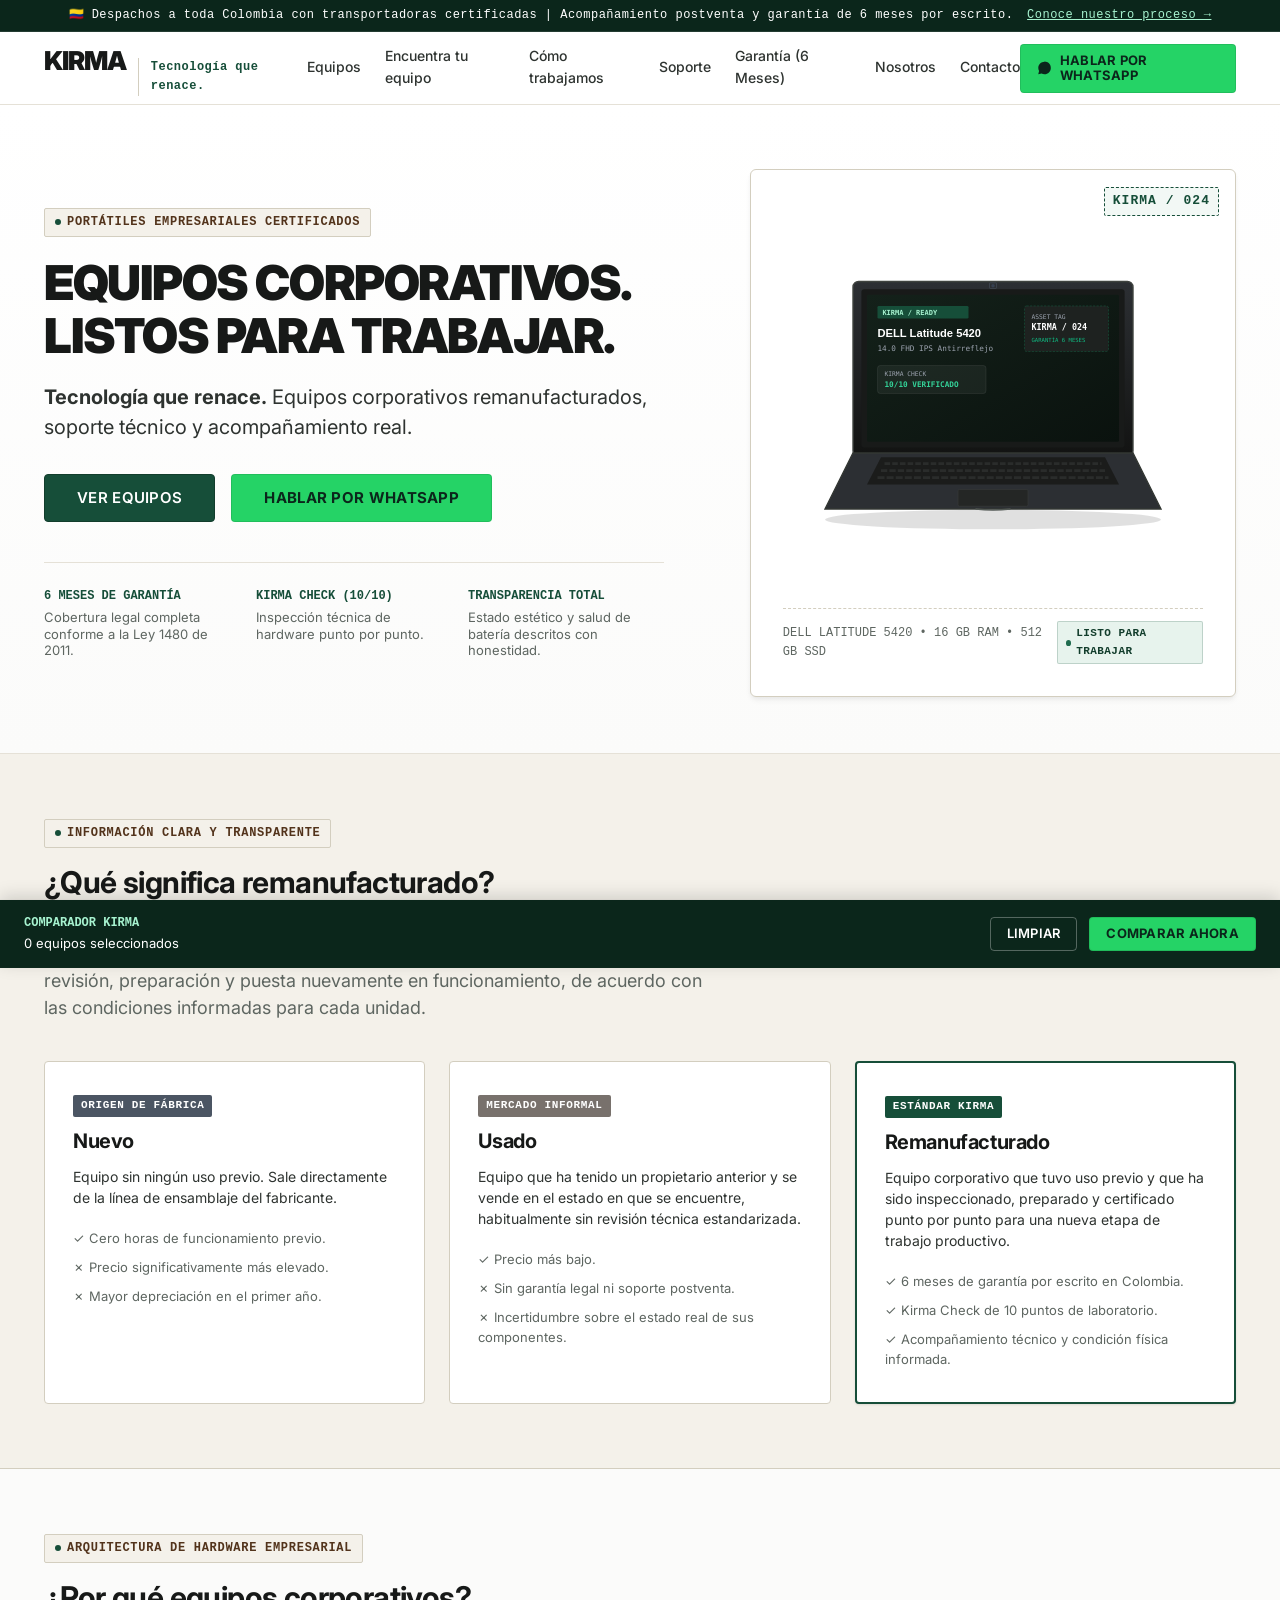
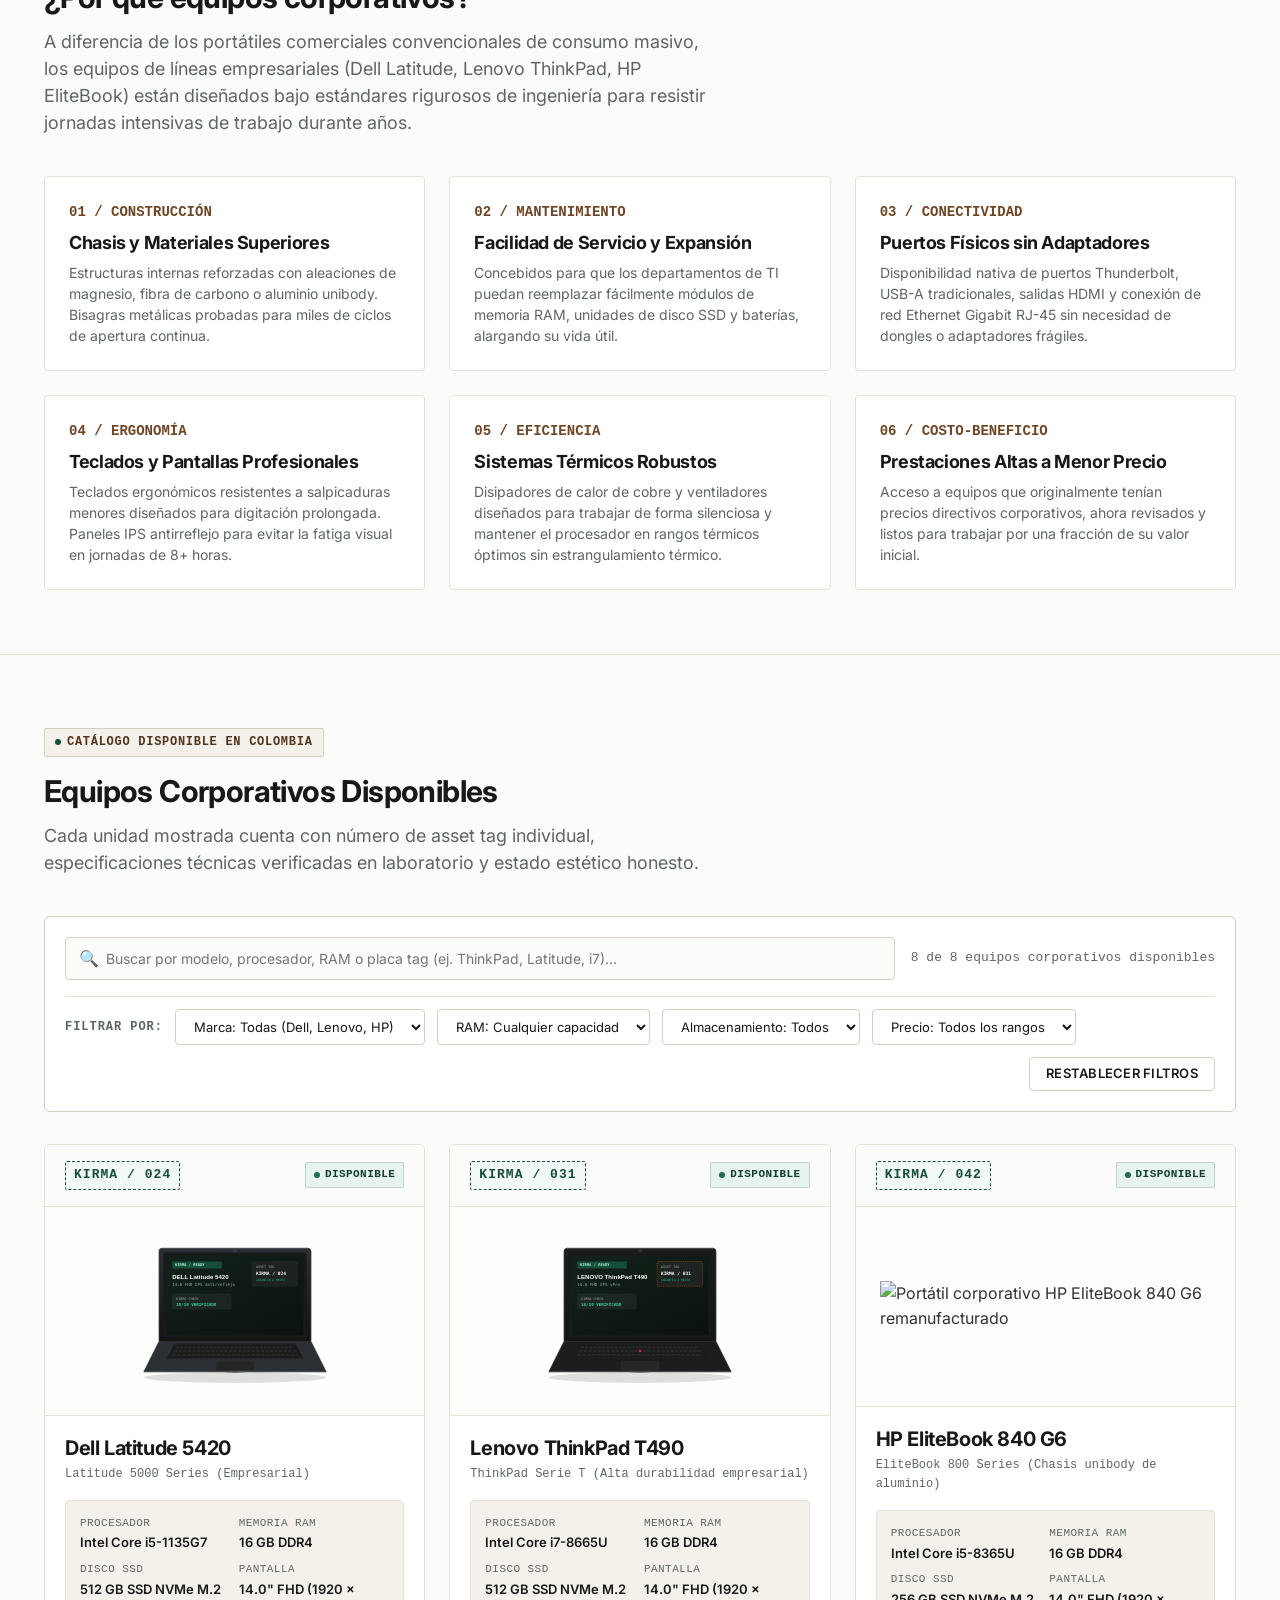
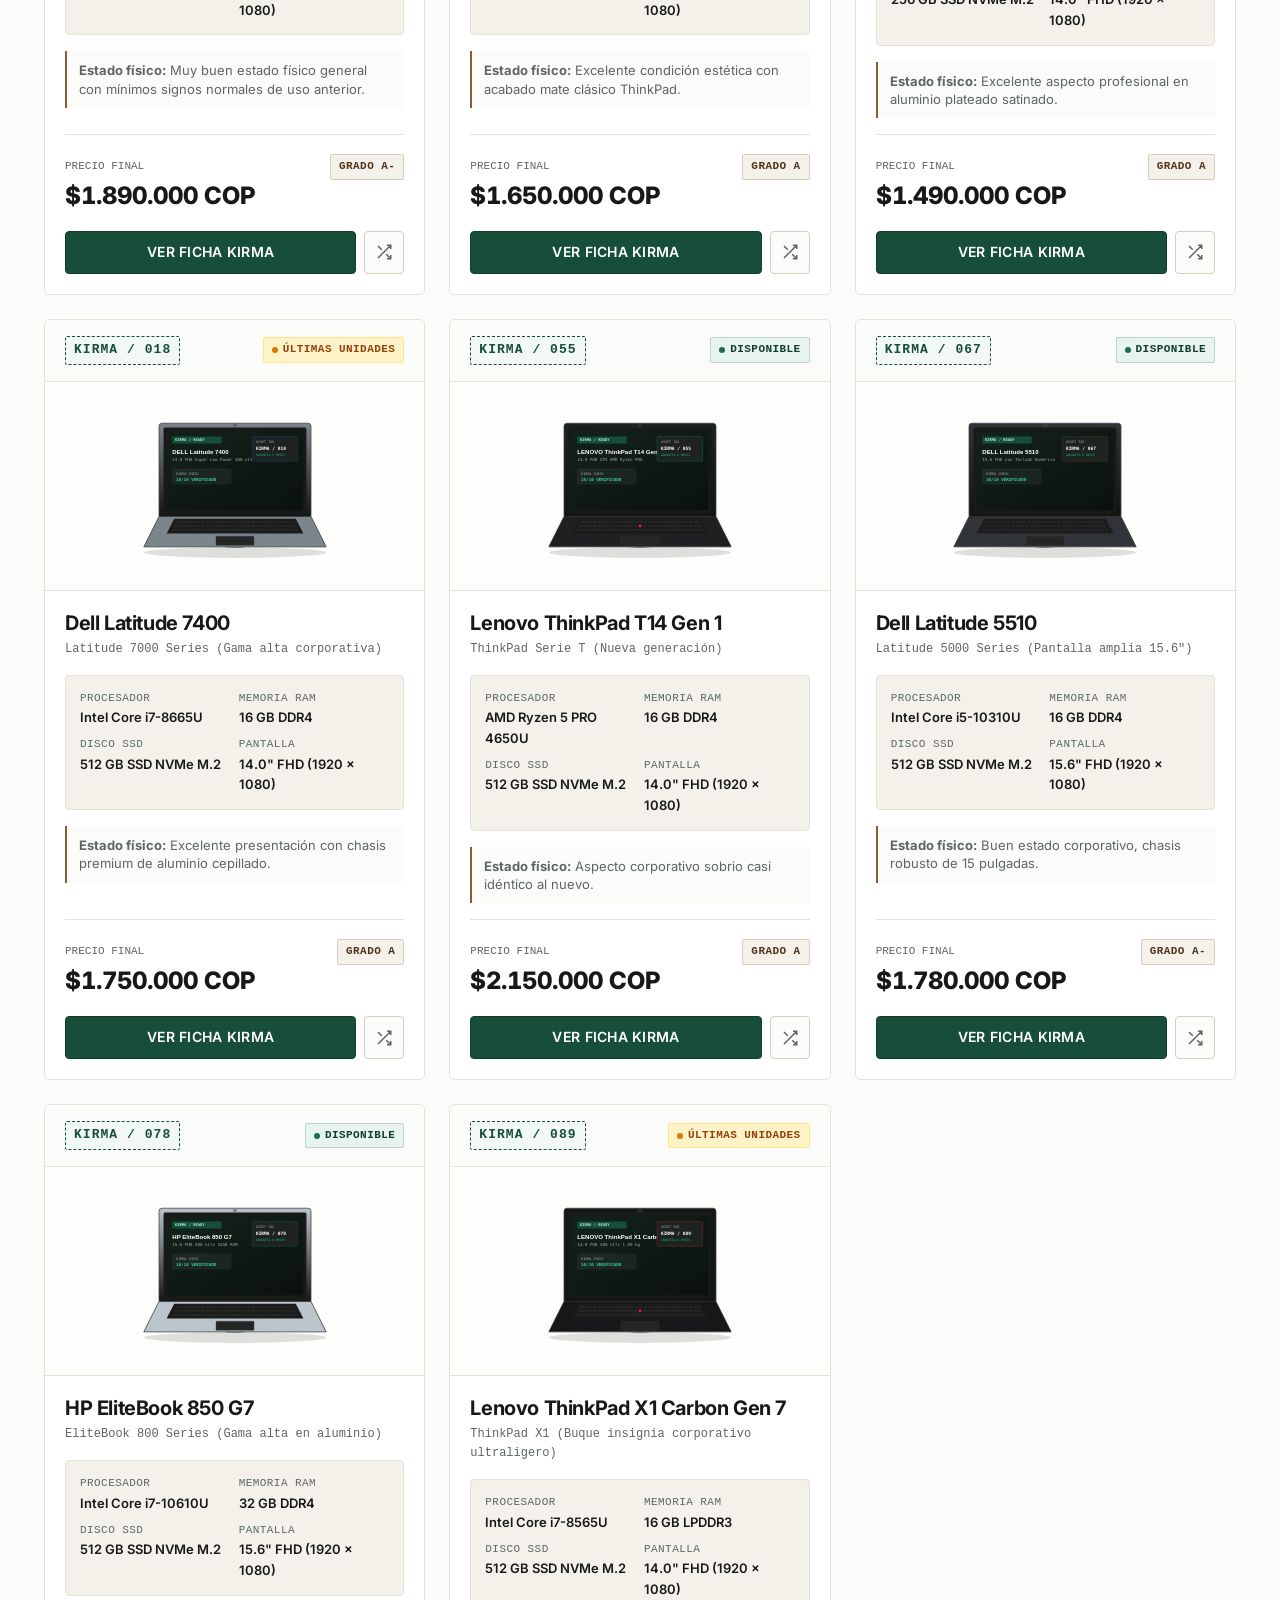
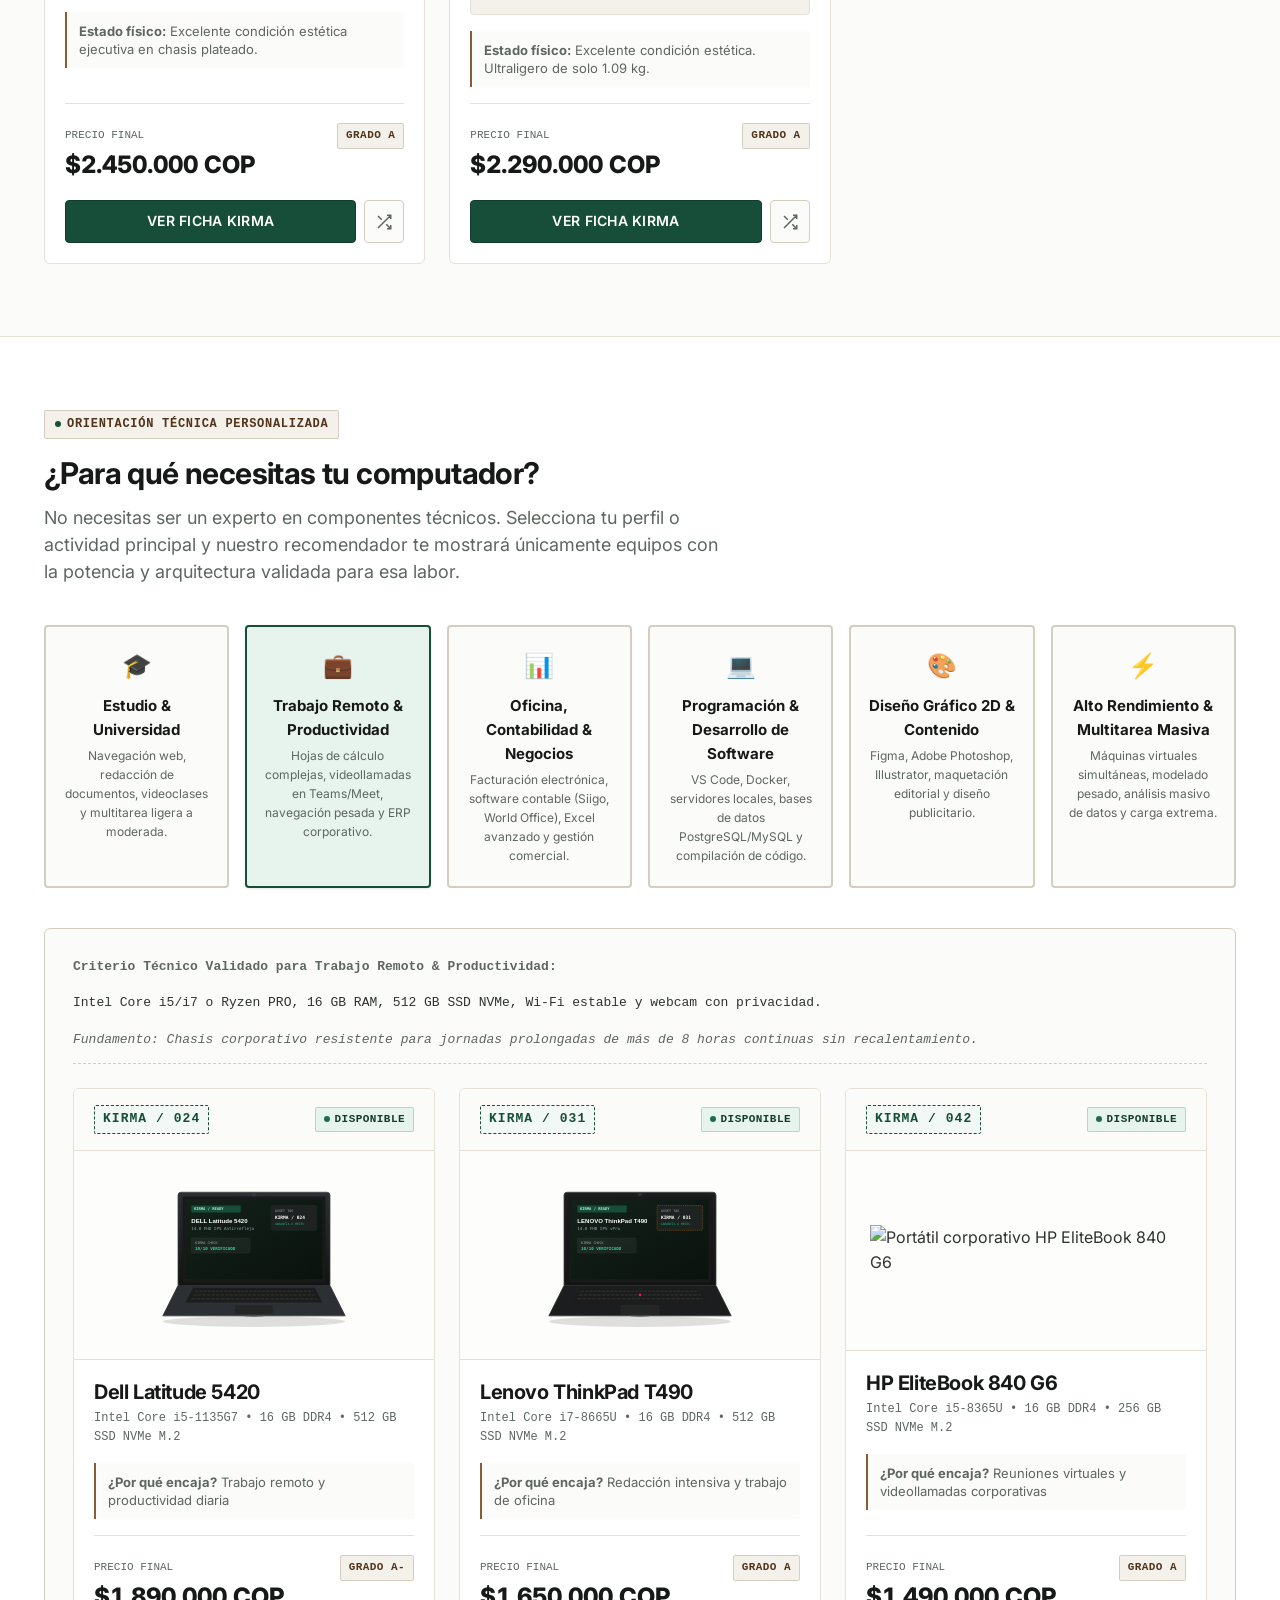
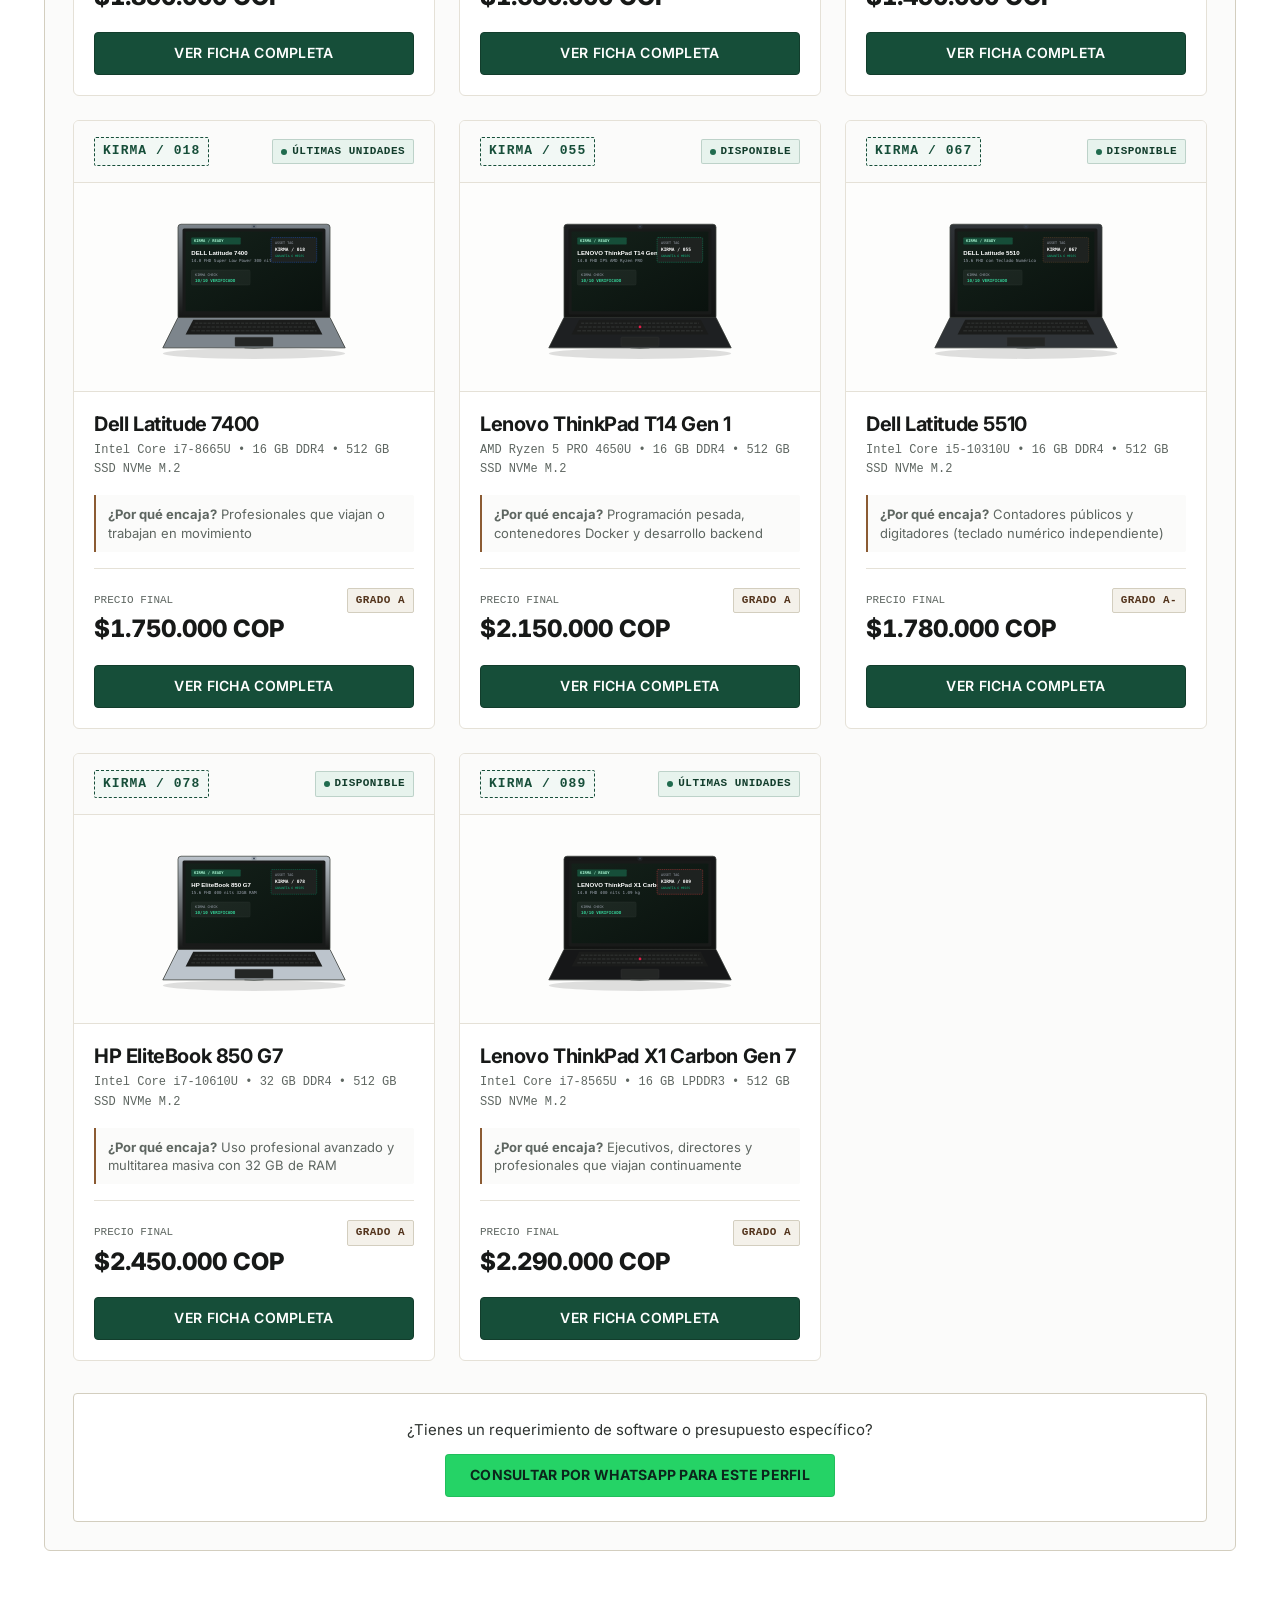
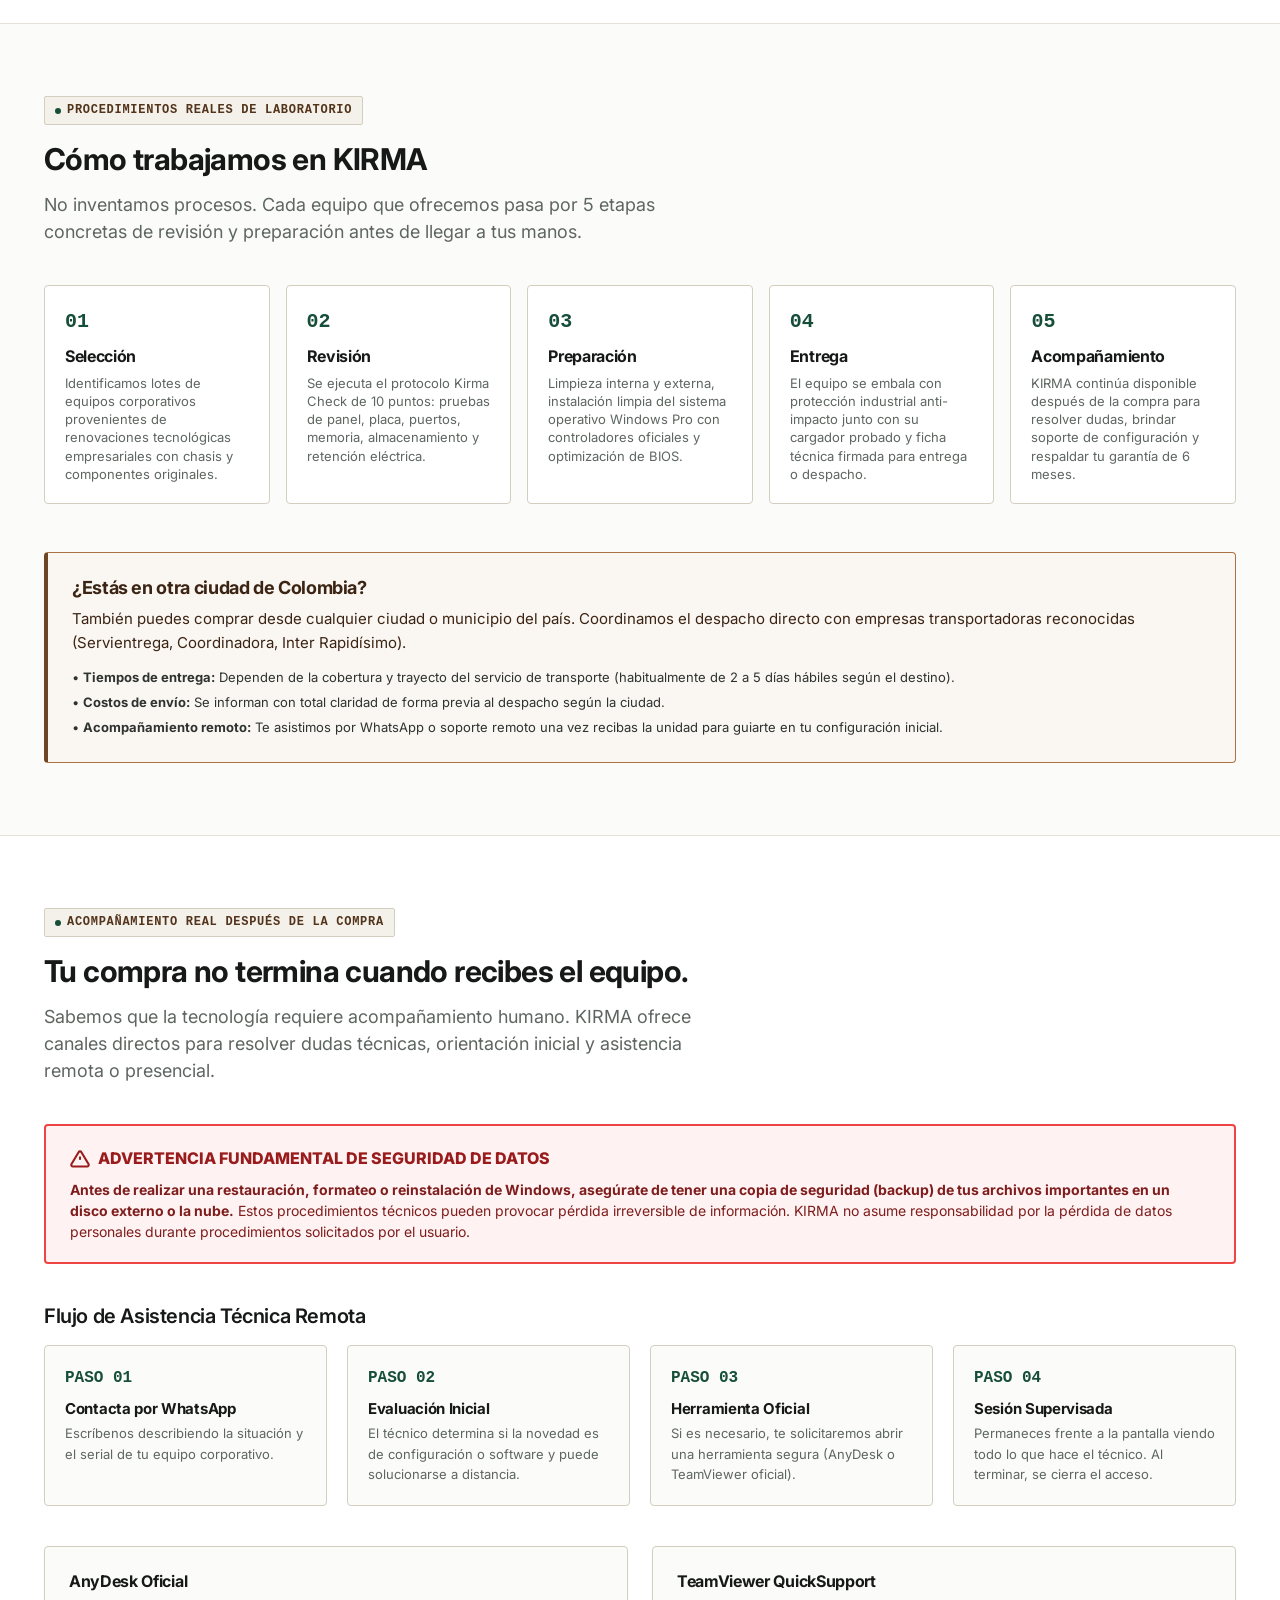
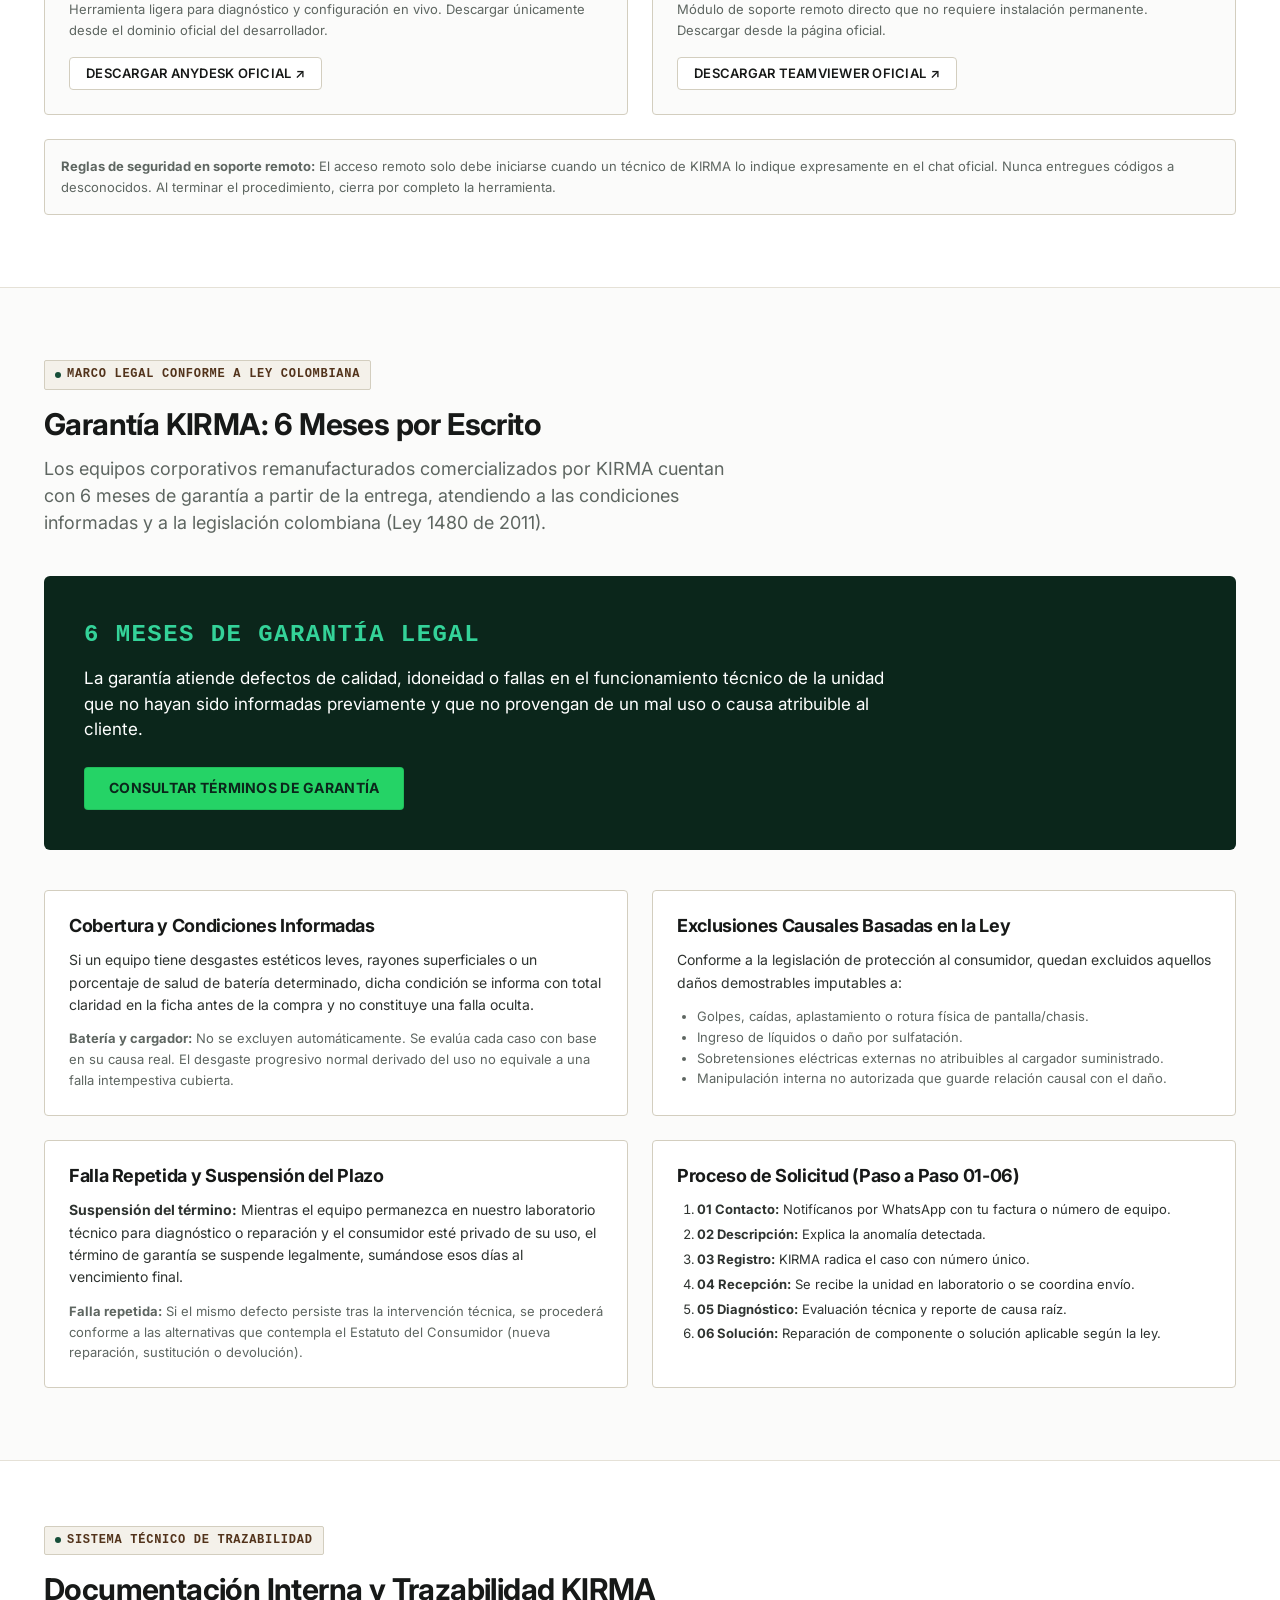
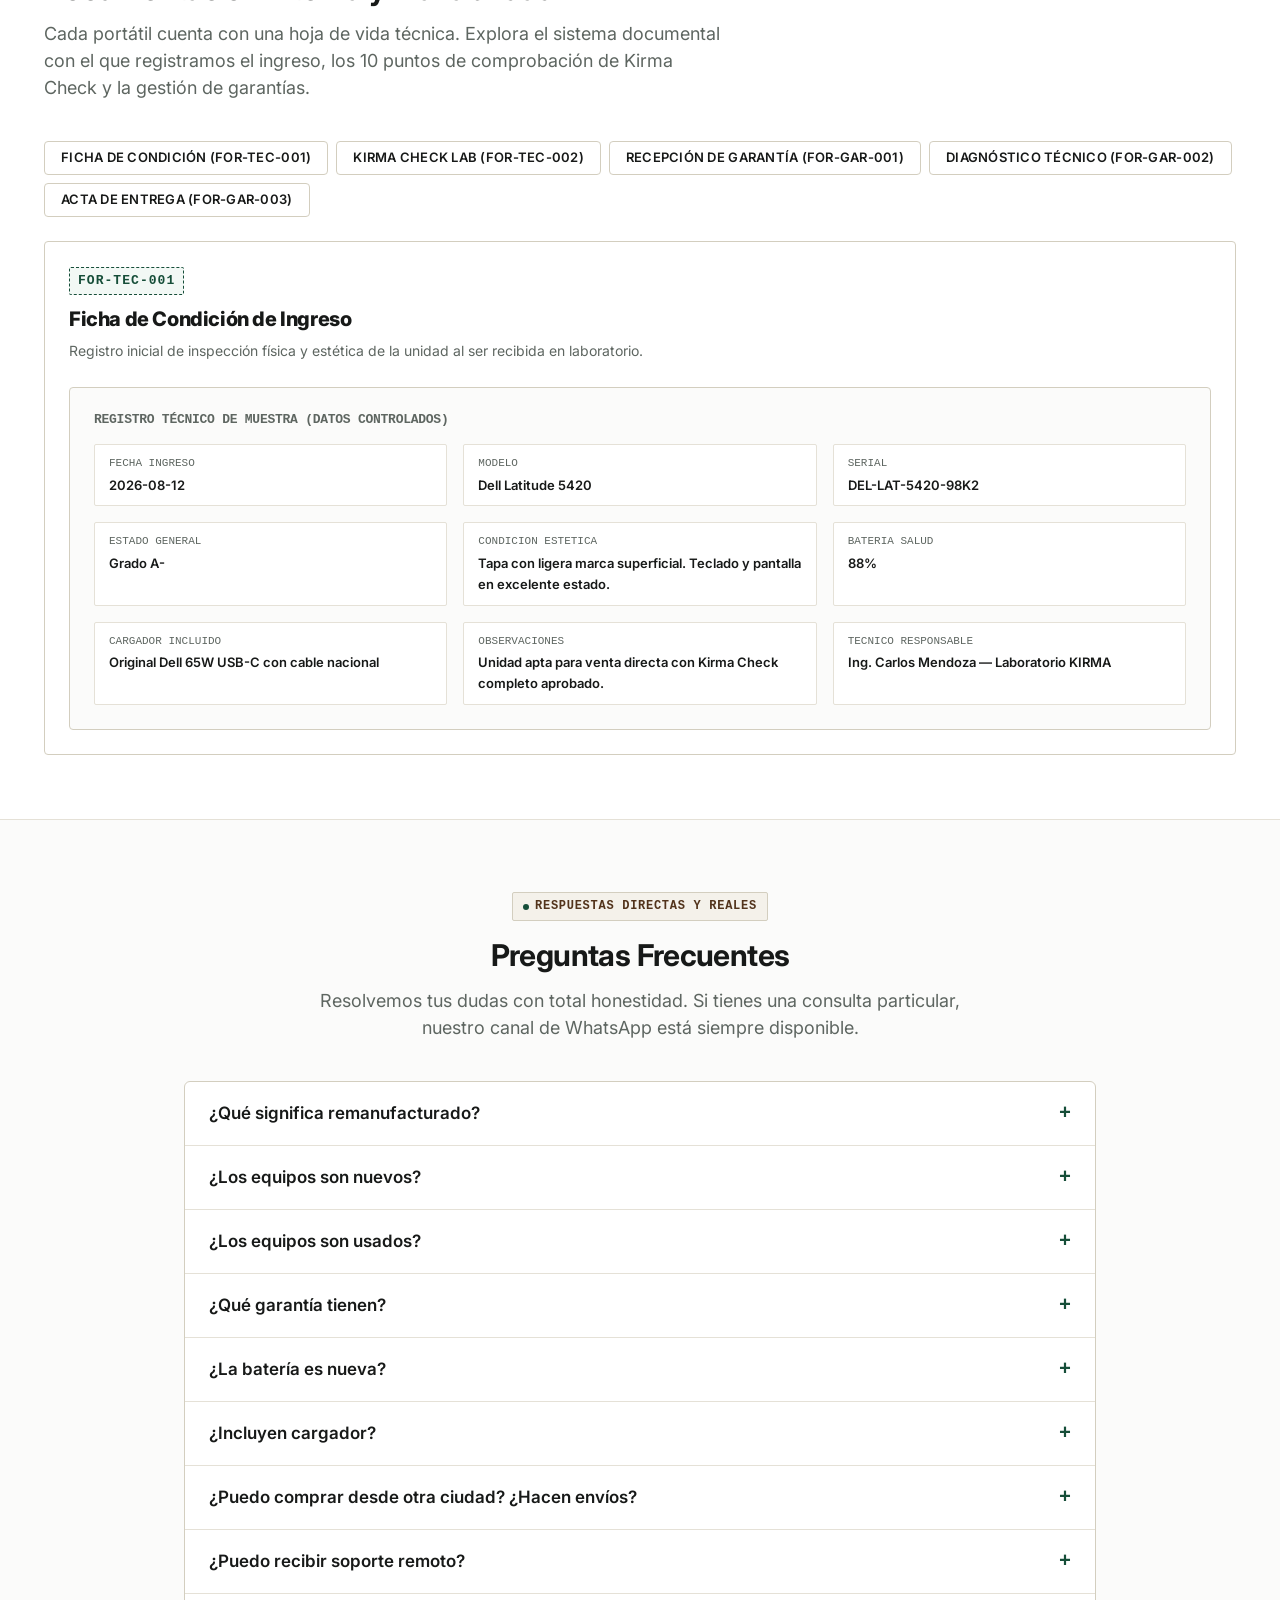
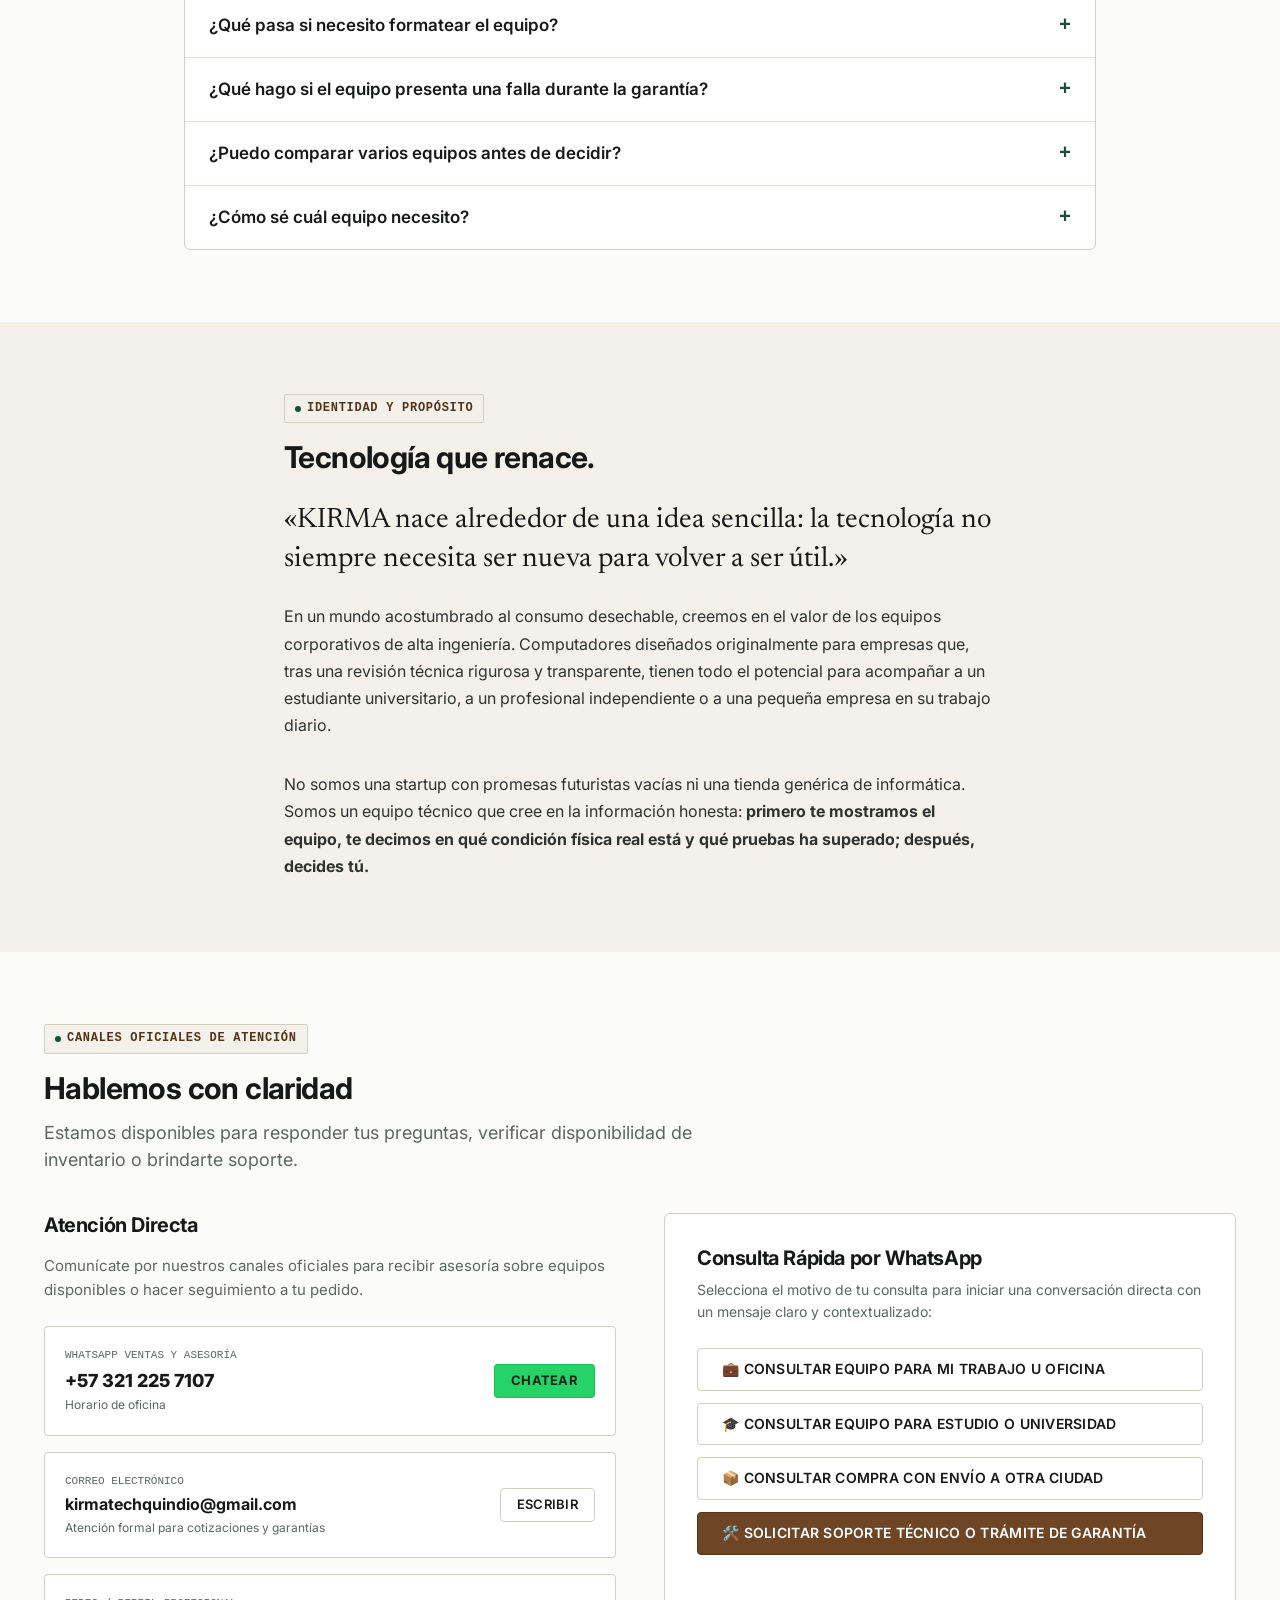
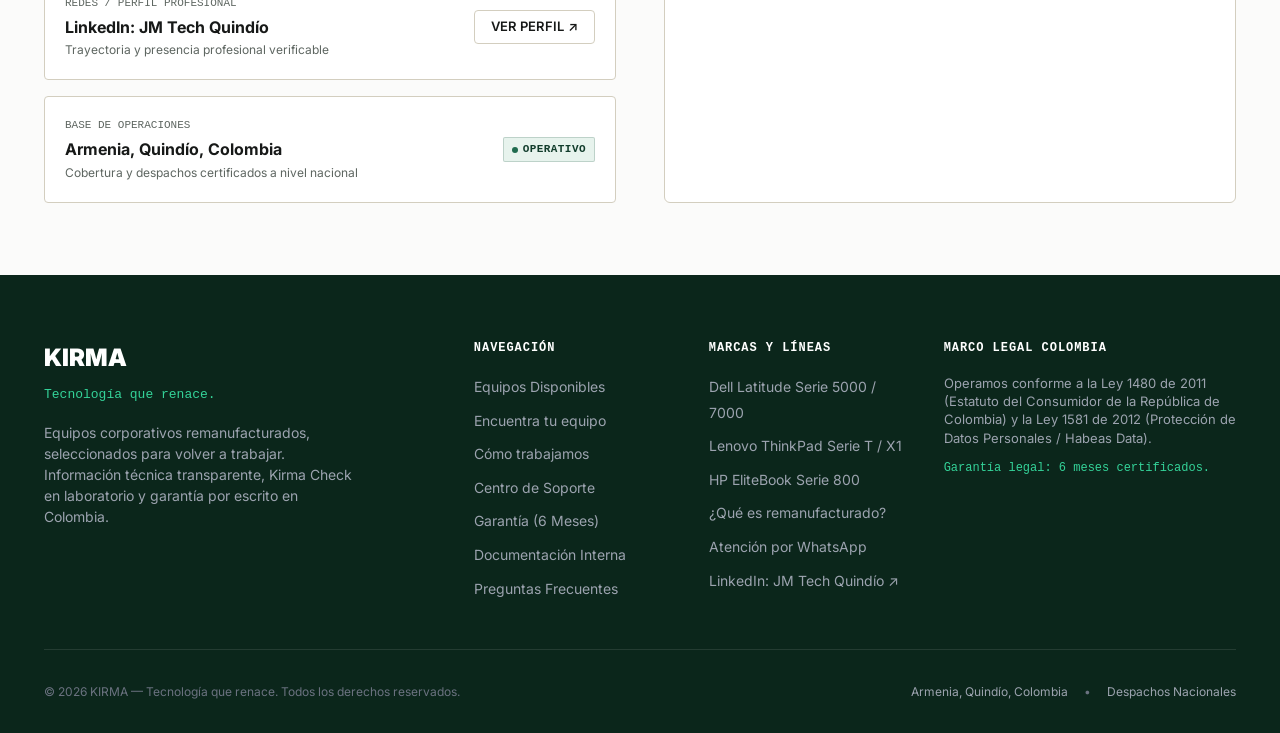
==== index.html @ af5e5311 "Initial commit" ====
<!DOCTYPE html>
<html lang="es">
<head>
  <meta charset="UTF-8">
  <meta name="viewport" content="width=device-width, initial-scale=1.0">
  <title>KIRMA | Equipos Corporativos Remanufacturados — Tecnología que renace</title>
  <meta name="description" content="KIRMA: Equipos corporativos remanufacturados (Dell Latitude, Lenovo ThinkPad, HP EliteBook) listos para trabajar. Garantía de 6 meses, Ficha KIRMA con reporte honesto, soporte técnico y envíos a toda Colombia.">
  <meta name="keywords" content="computadores remanufacturados Colombia, portátiles corporativos remanufacturados, computadores empresariales usados, Dell Latitude remanufacturado, HP EliteBook remanufacturado, Lenovo ThinkPad remanufacturado, computadores empresariales económicos Armenia, Quindío">
  <meta name="author" content="KIRMA">
  <meta name="robots" content="index, follow">

  <!-- Open Graph / Redes Sociales -->
  <meta property="og:type" content="website">
  <meta property="og:title" content="KIRMA | Equipos Corporativos Remanufacturados — Tecnología que renace">
  <meta property="og:description" content="Tecnología que renace. Equipos corporativos remanufacturados con 6 meses de garantía, reporte Kirma Check y acompañamiento real en Colombia.">
  <meta property="og:locale" content="es_CO">
  <meta property="og:site_name" content="KIRMA">

  <!-- Hojas de Estilo del Sistema de Diseño KIRMA -->
  <link rel="stylesheet" href="css/variables.css">
  <link rel="stylesheet" href="css/base.css">
  <link rel="stylesheet" href="css/components.css">
  <link rel="stylesheet" href="css/sections.css">
  <link rel="stylesheet" href="css/responsive.css">

  <!-- Tipografía Google Fonts (Inter + Newsreader) -->
  <link rel="preconnect" href="https://fonts.googleapis.com">
  <link rel="preconnect" href="https://fonts.gstatic.com" crossorigin>
  <link href="https://fonts.googleapis.com/css2?family=Inter:wght@400;500;600;700;800;900&family=Newsreader:ital,opsz,wght@0,6..72,400;0,6..72,600;1,6..72,400&family=Space+Mono:wght@400;700&display=swap" rel="stylesheet">

  <!-- Datos Estructurados Schema.org (JSON-LD) para SEO -->
  <script type="application/ld+json">
  {
    "@context": "https://schema.org",
    "@type": "ComputerStore",
    "name": "KIRMA",
    "description": "Comercialización de equipos corporativos remanufacturados, servicio técnico y soporte especializado en Colombia.",
    "slogan": "Tecnología que renace.",
    "telephone": "+573212257107",
    "address": {
      "@type": "PostalAddress",
      "addressLocality": "Armenia",
      "addressRegion": "Quindío",
      "addressCountry": "CO"
    },
    "priceRange": "$$",
    "currenciesAccepted": "COP",
    "paymentAccepted": "Transferencia bancaria, PSE, Efectivo",
    "hasOfferCatalog": {
      "@type": "OfferCatalog",
      "name": "Catálogo de Equipos Corporativos Remanufacturados KIRMA",
      "itemListElement": [
        {
          "@type": "Offer",
          "itemOffered": {
            "@type": "Product",
            "name": "Dell Latitude 5420 Remanufacturado",
            "description": "Portátil corporativo Intel Core i5-1135G7, 16 GB RAM, 512 GB SSD, pantalla 14 pulgadas FHD.",
            "sku": "KIRMA-024"
          },
          "price": "1890000",
          "priceCurrency": "COP"
        },
        {
          "@type": "Offer",
          "itemOffered": {
            "@type": "Product",
            "name": "Lenovo ThinkPad T490 Remanufacturado",
            "description": "Portátil corporativo Intel Core i7-8665U, 16 GB RAM, 512 GB SSD, teclado ergonómico ThinkPad.",
            "sku": "KIRMA-031"
          },
          "price": "1650000",
          "priceCurrency": "COP"
        }
      ]
    }
  }
  </script>
</head>
<body>

  <!-- Accesibilidad: Saltar al contenido principal -->
  <a href="#contenido-principal" class="skip-to-content">Saltar al contenido principal</a>

  <!-- Barra de Anuncio Superior -->
  <div class="top-announcement" role="region" aria-label="Información de envíos y atención">
    <span>🇨🇴 Despachos a toda Colombia con transportadoras certificadas | Acompañamiento postventa y garantía de 6 meses por escrito.</span>
    <a href="#como-trabajamos">Conoce nuestro proceso →</a>
  </div>

  <!-- Encabezado Principal (Header) -->
  <header class="main-header" role="banner">
    <div class="container header-container">
      <a href="#inicio" class="brand-block" aria-label="KIRMA - Inicio">
        <span class="brand-logo">KIRMA</span>
        <span class="brand-tagline">Tecnología que renace.</span>
      </a>

      <!-- Navegación de Escritorio -->
      <nav class="main-nav" id="main-nav" role="navigation" aria-label="Navegación principal">
        <a href="#equipos" class="nav-link">Equipos</a>
        <a href="#buscador" class="nav-link">Encuentra tu equipo</a>
        <a href="#como-trabajamos" class="nav-link">Cómo trabajamos</a>
        <a href="#soporte" class="nav-link">Soporte</a>
        <a href="#garantia" class="nav-link">Garantía (6 Meses)</a>
        <a href="#nosotros" class="nav-link">Nosotros</a>
        <a href="#contacto" class="nav-link">Contacto</a>
      </nav>

      <div class="header-actions">
        <a href="https://wa.me/573212257107" id="header-wa-btn" target="_blank" rel="noopener" class="btn btn-whatsapp btn-sm" aria-label="Hablar por WhatsApp con un asesor de KIRMA">
          <svg width="16" height="16" viewBox="0 0 24 24" fill="currentColor" aria-hidden="true">
            <path d="M17.472 14.382c-.301-.15-1.78-.878-2.056-.978-.276-.1-.477-.15-.678.15-.201.3-.778.978-.954 1.179-.176.2-.352.226-.653.075-.3-.15-1.268-.468-2.415-1.492-.893-.797-1.497-1.78-1.673-2.08-.176-.3-.019-.462.132-.612.135-.135.301-.351.452-.527.151-.176.201-.301.301-.502.101-.201.05-.377-.025-.527-.075-.15-.678-1.634-.929-2.237-.245-.588-.494-.509-.678-.518l-.578-.01c-.201 0-.527.075-.803.377-.276.3-1.054 1.03-1.054 2.512s1.08 2.913 1.231 3.114c.151.201 2.125 3.245 5.148 4.551.719.311 1.28.497 1.718.636.722.23 1.378.198 1.898.12.578-.087 1.78-.727 2.031-1.43.251-.703.251-1.306.176-1.43-.075-.125-.276-.201-.577-.351zM12.04 2c-5.522 0-10 4.478-10 10 0 1.77.462 3.432 1.268 4.88L2 22l5.247-1.375c1.402.766 3.003 1.196 4.793 1.196 5.522 0 10-4.478 10-10s-4.478-10-10-10z"/>
          </svg>
          HABLAR POR WHATSAPP
        </a>

        <!-- Botón Menú Móvil -->
        <button class="mobile-menu-toggle" id="btn-mobile-menu" aria-label="Abrir menú de navegación" aria-expanded="false">
          <svg width="22" height="22" viewBox="0 0 24 24" fill="none" stroke="currentColor" stroke-width="2">
            <line x1="3" y1="12" x2="21" y2="12"/>
            <line x1="3" y1="6" x2="21" y2="6"/>
            <line x1="3" y1="18" x2="21" y2="18"/>
          </svg>
        </button>
      </div>
    </div>
  </header>

  <!-- Contenido Principal -->
  <main id="contenido-principal">

    <!-- SECCIÓN 1: HERO PRINCIPAL -->
    <section class="hero-section" id="inicio" aria-labelledby="hero-title">
      <div class="container hero-grid">
        <div class="hero-content">
          <div class="section-tag hero-tag">PORTÁTILES EMPRESARIALES CERTIFICADOS</div>
          <h1 class="hero-title" id="hero-title">
            EQUIPOS CORPORATIVOS. LISTOS PARA TRABAJAR.
          </h1>
          <p class="hero-subtitle">
            <strong>Tecnología que renace.</strong> Equipos corporativos remanufacturados, soporte técnico y acompañamiento real.
          </p>
          <div class="hero-ctas">
            <a href="#equipos" class="btn btn-primary btn-lg">VER EQUIPOS</a>
            <a href="https://wa.me/573212257107" target="_blank" rel="noopener" class="btn btn-whatsapp btn-lg">
              HABLAR POR WHATSAPP
            </a>
          </div>

          <!-- Barra de confianza sobria con métricas reales -->
          <div class="hero-trust-bar">
            <div class="trust-item">
              <span class="trust-item-title">6 MESES DE GARANTÍA</span>
              <span class="trust-item-desc">Cobertura legal completa conforme a la Ley 1480 de 2011.</span>
            </div>
            <div class="trust-item">
              <span class="trust-item-title">KIRMA CHECK (10/10)</span>
              <span class="trust-item-desc">Inspección técnica de hardware punto por punto.</span>
            </div>
            <div class="trust-item">
              <span class="trust-item-title">TRANSPARENCIA TOTAL</span>
              <span class="trust-item-desc">Estado estético y salud de batería descritos con honestidad.</span>
            </div>
          </div>
        </div>

        <!-- Visual Técnico del Hero: Laptop Corporativa Realista con Asset Tag -->
        <div class="hero-visual">
          <div class="hero-asset-badge">
            <span class="asset-tag">KIRMA / 024</span>
          </div>
          <img src="assets/images/laptops/dell-latitude-5420-front.svg" 
               alt="Portátil corporativo Dell Latitude 5420 remanufacturado en laboratorio KIRMA" 
               width="560" height="390" />
          <div style="margin-top: 1rem; padding-top: 0.75rem; border-top: 1px dashed var(--kirma-border-main); display: flex; justify-content: space-between; align-items: center;">
            <span style="font-family: var(--font-mono); font-size: 0.75rem; color: var(--kirma-text-muted);">
              DELL LATITUDE 5420 • 16 GB RAM • 512 GB SSD
            </span>
            <span class="badge badge-disponible">LISTO PARA TRABAJAR</span>
          </div>
        </div>
      </div>
    </section>

    <!-- SECCIÓN 2: DEFINICIÓN HONESTA: ¿QUÉ SIGNIFICA REMANUFACTURADO? -->
    <section class="educational-section" id="que-es-remanufacturado" aria-labelledby="edu-title">
      <div class="container">
        <div class="section-header">
          <div class="section-tag">INFORMACIÓN CLARA Y TRANSPARENTE</div>
          <h2 id="edu-title">¿Qué significa remanufacturado?</h2>
          <p class="section-subtitle">
            Un equipo corporativo remanufacturado es un computador que tuvo un uso anterior en entornos empresariales y que posteriormente pasa por procesos de revisión, preparación y puesta nuevamente en funcionamiento, de acuerdo con las condiciones informadas para cada unidad.
          </p>
        </div>

        <!-- Tríada Comparativa: Nuevo vs Usado vs Remanufacturado -->
        <div class="comparison-triad">
          <div class="triad-card">
            <span class="triad-badge" style="background: #4b5563;">ORIGEN DE FÁBRICA</span>
            <h3 class="triad-title">Nuevo</h3>
            <p class="triad-desc">Equipo sin ningún uso previo. Sale directamente de la línea de ensamblaje del fabricante.</p>
            <ul class="triad-points">
              <li>✓ Cero horas de funcionamiento previo.</li>
              <li>✗ Precio significativamente más elevado.</li>
              <li>✗ Mayor depreciación en el primer año.</li>
            </ul>
          </div>

          <div class="triad-card">
            <span class="triad-badge" style="background: #78716c;">MERCADO INFORMAL</span>
            <h3 class="triad-title">Usado</h3>
            <p class="triad-desc">Equipo que ha tenido un propietario anterior y se vende en el estado en que se encuentre, habitualmente sin revisión técnica estandarizada.</p>
            <ul class="triad-points">
              <li>✓ Precio más bajo.</li>
              <li>✗ Sin garantía legal ni soporte postventa.</li>
              <li>✗ Incertidumbre sobre el estado real de sus componentes.</li>
            </ul>
          </div>

          <div class="triad-card highlight">
            <span class="triad-badge" style="background: var(--kirma-green-700);">ESTÁNDAR KIRMA</span>
            <h3 class="triad-title">Remanufacturado</h3>
            <p class="triad-desc">Equipo corporativo que tuvo uso previo y que ha sido inspeccionado, preparado y certificado punto por punto para una nueva etapa de trabajo productivo.</p>
            <ul class="triad-points">
              <li>✓ 6 meses de garantía por escrito en Colombia.</li>
              <li>✓ Kirma Check de 10 puntos de laboratorio.</li>
              <li>✓ Acompañamiento técnico y condición física informada.</li>
            </ul>
          </div>
        </div>
      </div>
    </section>

    <!-- SECCIÓN 3: ¿POR QUÉ ELEGIR EQUIPOS CORPORATIVOS? -->
    <section class="corporate-why-section" aria-labelledby="why-title">
      <div class="container">
        <div class="section-header">
          <div class="section-tag">ARQUITECTURA DE HARDWARE EMPRESARIAL</div>
          <h2 id="why-title">¿Por qué equipos corporativos?</h2>
          <p class="section-subtitle">
            A diferencia de los portátiles comerciales convencionales de consumo masivo, los equipos de líneas empresariales (Dell Latitude, Lenovo ThinkPad, HP EliteBook) están diseñados bajo estándares rigurosos de ingeniería para resistir jornadas intensivas de trabajo durante años.
          </p>
        </div>

        <div class="benefits-grid">
          <div class="benefit-card">
            <div class="benefit-num">01 / CONSTRUCCIÓN</div>
            <h3 class="benefit-title">Chasis y Materiales Superiores</h3>
            <p class="benefit-desc">Estructuras internas reforzadas con aleaciones de magnesio, fibra de carbono o aluminio unibody. Bisagras metálicas probadas para miles de ciclos de apertura continua.</p>
          </div>

          <div class="benefit-card">
            <div class="benefit-num">02 / MANTENIMIENTO</div>
            <h3 class="benefit-title">Facilidad de Servicio y Expansión</h3>
            <p class="benefit-desc">Concebidos para que los departamentos de TI puedan reemplazar fácilmente módulos de memoria RAM, unidades de disco SSD y baterías, alargando su vida útil.</p>
          </div>

          <div class="benefit-card">
            <div class="benefit-num">03 / CONECTIVIDAD</div>
            <h3 class="benefit-title">Puertos Físicos sin Adaptadores</h3>
            <p class="benefit-desc">Disponibilidad nativa de puertos Thunderbolt, USB-A tradicionales, salidas HDMI y conexión de red Ethernet Gigabit RJ-45 sin necesidad de dongles o adaptadores frágiles.</p>
          </div>

          <div class="benefit-card">
            <div class="benefit-num">04 / ERGONOMÍA</div>
            <h3 class="benefit-title">Teclados y Pantallas Profesionales</h3>
            <p class="benefit-desc">Teclados ergonómicos resistentes a salpicaduras menores diseñados para digitación prolongada. Paneles IPS antirreflejo para evitar la fatiga visual en jornadas de 8+ horas.</p>
          </div>

          <div class="benefit-card">
            <div class="benefit-num">05 / EFICIENCIA</div>
            <h3 class="benefit-title">Sistemas Térmicos Robustos</h3>
            <p class="benefit-desc">Disipadores de calor de cobre y ventiladores diseñados para trabajar de forma silenciosa y mantener el procesador en rangos térmicos óptimos sin estrangulamiento térmico.</p>
          </div>

          <div class="benefit-card">
            <div class="benefit-num">06 / COSTO-BENEFICIO</div>
            <h3 class="benefit-title">Prestaciones Altas a Menor Precio</h3>
            <p class="benefit-desc">Acceso a equipos que originalmente tenían precios directivos corporativos, ahora revisados y listos para trabajar por una fracción de su valor inicial.</p>
          </div>
        </div>
      </div>
    </section>

    <!-- SECCIÓN 4: CATÁLOGO DE EQUIPOS -->
    <section class="catalog-section" id="equipos" aria-labelledby="catalog-title">
      <div class="container">
        <div class="section-header">
          <div class="section-tag">CATÁLOGO DISPONIBLE EN COLOMBIA</div>
          <h2 id="catalog-title">Equipos Corporativos Disponibles</h2>
          <p class="section-subtitle">
            Cada unidad mostrada cuenta con número de asset tag individual, especificaciones técnicas verificadas en laboratorio y estado estético honesto.
          </p>
        </div>

        <!-- Controles y Filtros Dinámicos del Catálogo -->
        <div class="catalog-controls" role="search" aria-label="Filtros del catálogo">
          <div class="search-and-status-row">
            <div class="catalog-search-box">
              <span class="catalog-search-icon" aria-hidden="true">🔍</span>
              <input type="text" id="catalog-search" class="catalog-search-input" placeholder="Buscar por modelo, procesador, RAM o placa tag (ej. ThinkPad, Latitude, i7)..." aria-label="Buscar equipo corporativo">
            </div>
            <span id="catalog-count" style="font-family: var(--font-mono); font-size: 0.8125rem; color: var(--kirma-text-muted); white-space: nowrap;">
              Cargando inventario...
            </span>
          </div>

          <div class="filters-row">
            <span class="tag-label">FILTRAR POR:</span>
            
            <select id="filter-brand" class="filter-select" aria-label="Filtrar por marca">
              <option value="todas">Marca: Todas (Dell, Lenovo, HP)</option>
              <option value="Dell">Dell</option>
              <option value="Lenovo">Lenovo</option>
              <option value="HP">HP</option>
            </select>

            <select id="filter-ram" class="filter-select" aria-label="Filtrar por memoria RAM">
              <option value="todas">RAM: Cualquier capacidad</option>
              <option value="16">Mínimo 16 GB RAM</option>
              <option value="32">32 GB RAM</option>
            </select>

            <select id="filter-storage" class="filter-select" aria-label="Filtrar por almacenamiento">
              <option value="todas">Almacenamiento: Todos</option>
              <option value="256">256 GB SSD o más</option>
              <option value="512">512 GB SSD o más</option>
            </select>

            <select id="filter-price" class="filter-select" aria-label="Filtrar por rango de precio COP">
              <option value="todos">Precio: Todos los rangos</option>
              <option value="1600000">Hasta $1.600.000 COP</option>
              <option value="1900000">Hasta $1.900.000 COP</option>
              <option value="2500000">Hasta $2.500.000 COP</option>
            </select>

            <button class="btn btn-secondary btn-sm" id="btn-reset-filters" style="margin-left: auto;">
              Restablecer filtros
            </button>
          </div>
        </div>

        <!-- Grilla Reactiva de Productos -->
        <div class="catalog-grid" id="catalog-grid" role="region" aria-live="polite">
          <!-- Renderizado dinámicamente por catalog.js -->
        </div>
      </div>
    </section>

    <!-- SECCIÓN 5: ENCUENTRA TU EQUIPO (BUSCADOR POR NECESIDADES) -->
    <section class="finder-section" id="buscador" aria-labelledby="finder-title">
      <div class="container">
        <div class="section-header">
          <div class="section-tag">ORIENTACIÓN TÉCNICA PERSONALIZADA</div>
          <h2 id="finder-title">¿Para qué necesitas tu computador?</h2>
          <p class="section-subtitle">
            No necesitas ser un experto en componentes técnicos. Selecciona tu perfil o actividad principal y nuestro recomendador te mostrará únicamente equipos con la potencia y arquitectura validada para esa labor.
          </p>
        </div>

        <!-- Tarjetas de Selección de Perfil -->
        <div class="needs-selector" id="finder-needs-grid" role="group" aria-label="Perfiles de uso disponibles">
          <!-- Renderizado por finder.js -->
        </div>

        <!-- Contenedor de Resultados del Buscador -->
        <div class="finder-results-box" id="finder-results">
          <!-- Renderizado por finder.js -->
        </div>
      </div>
    </section>

    <!-- SECCIÓN 6: CÓMO TRABAJAMOS & ENVÍOS A OTRAS CIUDADES -->
    <section class="process-section" id="como-trabajamos" aria-labelledby="process-title">
      <div class="container">
        <div class="section-header">
          <div class="section-tag">PROCEDIMIENTOS REALES DE LABORATORIO</div>
          <h2 id="process-title">Cómo trabajamos en KIRMA</h2>
          <p class="section-subtitle">
            No inventamos procesos. Cada equipo que ofrecemos pasa por 5 etapas concretas de revisión y preparación antes de llegar a tus manos.
          </p>
        </div>

        <div class="process-steps">
          <div class="step-card">
            <div class="step-num">01</div>
            <h3 class="step-title">Selección</h3>
            <p class="step-desc">Identificamos lotes de equipos corporativos provenientes de renovaciones tecnológicas empresariales con chasis y componentes originales.</p>
          </div>

          <div class="step-card">
            <div class="step-num">02</div>
            <h3 class="step-title">Revisión</h3>
            <p class="step-desc">Se ejecuta el protocolo Kirma Check de 10 puntos: pruebas de panel, placa, puertos, memoria, almacenamiento y retención eléctrica.</p>
          </div>

          <div class="step-card">
            <div class="step-num">03</div>
            <h3 class="step-title">Preparación</h3>
            <p class="step-desc">Limpieza interna y externa, instalación limpia del sistema operativo Windows Pro con controladores oficiales y optimización de BIOS.</p>
          </div>

          <div class="step-card">
            <div class="step-num">04</div>
            <h3 class="step-title">Entrega</h3>
            <p class="step-desc">El equipo se embala con protección industrial anti-impacto junto con su cargador probado y ficha técnica firmada para entrega o despacho.</p>
          </div>

          <div class="step-card">
            <div class="step-num">05</div>
            <h3 class="step-title">Acompañamiento</h3>
            <p class="step-desc">KIRMA continúa disponible después de la compra para resolver dudas, brindar soporte de configuración y respaldar tu garantía de 6 meses.</p>
          </div>
        </div>

        <!-- Llamado a la acción para ventas y envíos a otras ciudades de Colombia -->
        <div class="shipping-callout" role="note">
          <h3 class="shipping-title">¿Estás en otra ciudad de Colombia?</h3>
          <p style="font-size: 0.9375rem; color: var(--kirma-earth-900); margin-bottom: 0.75rem;">
            También puedes comprar desde cualquier ciudad o municipio del país. Coordinamos el despacho directo con empresas transportadoras reconocidas (Servientrega, Coordinadora, Inter Rapidísimo).
          </p>
          <ul style="font-size: 0.8125rem; color: var(--kirma-text-body); list-style: none; display: flex; flex-direction: column; gap: 4px;">
            <li>• <strong>Tiempos de entrega:</strong> Dependen de la cobertura y trayecto del servicio de transporte (habitualmente de 2 a 5 días hábiles según el destino).</li>
            <li>• <strong>Costos de envío:</strong> Se informan con total claridad de forma previa al despacho según la ciudad.</li>
            <li>• <strong>Acompañamiento remoto:</strong> Te asistimos por WhatsApp o soporte remoto una vez recibas la unidad para guiarte en tu configuración inicial.</li>
          </ul>
        </div>
      </div>
    </section>

    <!-- SECCIÓN 7: CENTRO DE SOPORTE TÉCNICO -->
    <section class="support-section" id="soporte" aria-labelledby="support-title">
      <div class="container">
        <div class="section-header">
          <div class="section-tag">ACOMPAÑAMIENTO REAL DESPUÉS DE LA COMPRA</div>
          <h2 id="support-title">Tu compra no termina cuando recibes el equipo.</h2>
          <p class="section-subtitle">
            Sabemos que la tecnología requiere acompañamiento humano. KIRMA ofrece canales directos para resolver dudas técnicas, orientación inicial y asistencia remota o presencial.
          </p>
        </div>

        <!-- AVISO CRÍTICO DE COPIA DE SEGURIDAD (BACKUP) -->
        <div class="backup-alert-box" role="alert">
          <div class="backup-alert-title">
            <svg width="20" height="20" viewBox="0 0 24 24" fill="none" stroke="currentColor" stroke-width="2.5">
              <path d="M10.29 3.86L1.82 18a2 2 0 0 0 1.71 3h16.94a2 2 0 0 0 1.71-3L13.71 3.86a2 2 0 0 0-3.42 0z"/>
              <line x1="12" y1="9" x2="12" y2="13"/>
              <line x1="12" y1="17" x2="12.01" y2="17"/>
            </svg>
            ADVERTENCIA FUNDAMENTAL DE SEGURIDAD DE DATOS
          </div>
          <p class="backup-alert-text">
            <strong>Antes de realizar una restauración, formateo o reinstalación de Windows, asegúrate de tener una copia de seguridad (backup) de tus archivos importantes en un disco externo o la nube.</strong> Estos procedimientos técnicos pueden provocar pérdida irreversible de información. KIRMA no asume responsabilidad por la pérdida de datos personales durante procedimientos solicitados por el usuario.
          </p>
        </div>

        <!-- Flujo del Centro de Soporte Remoto Seguro (01 a 04) -->
        <h3 style="margin-bottom: 1rem; font-size: 1.25rem;">Flujo de Asistencia Técnica Remota</h3>
        <div class="support-steps-grid">
          <div class="support-step-item">
            <div class="step-num" style="font-size: 1rem;">PASO 01</div>
            <h4 style="font-size: 0.9375rem; font-weight: 700; margin-bottom: 0.25rem;">Contacta por WhatsApp</h4>
            <p style="font-size: 0.8125rem; color: var(--kirma-text-muted);">Escríbenos describiendo la situación y el serial de tu equipo corporativo.</p>
          </div>

          <div class="support-step-item">
            <div class="step-num" style="font-size: 1rem;">PASO 02</div>
            <h4 style="font-size: 0.9375rem; font-weight: 700; margin-bottom: 0.25rem;">Evaluación Inicial</h4>
            <p style="font-size: 0.8125rem; color: var(--kirma-text-muted);">El técnico determina si la novedad es de configuración o software y puede solucionarse a distancia.</p>
          </div>

          <div class="support-step-item">
            <div class="step-num" style="font-size: 1rem;">PASO 03</div>
            <h4 style="font-size: 0.9375rem; font-weight: 700; margin-bottom: 0.25rem;">Herramienta Oficial</h4>
            <p style="font-size: 0.8125rem; color: var(--kirma-text-muted);">Si es necesario, te solicitaremos abrir una herramienta segura (AnyDesk o TeamViewer oficial).</p>
          </div>

          <div class="support-step-item">
            <div class="step-num" style="font-size: 1rem;">PASO 04</div>
            <h4 style="font-size: 0.9375rem; font-weight: 700; margin-bottom: 0.25rem;">Sesión Supervisada</h4>
            <p style="font-size: 0.8125rem; color: var(--kirma-text-muted);">Permaneces frente a la pantalla viendo todo lo que hace el técnico. Al terminar, se cierra el acceso.</p>
          </div>
        </div>

        <!-- Enlaces Oficiales a Herramientas de Soporte Remoto -->
        <div class="support-tools-row">
          <div class="tool-card">
            <h4 style="font-size: 1rem; font-weight: 700; margin-bottom: 0.5rem;">AnyDesk Oficial</h4>
            <p style="font-size: 0.8125rem; color: var(--kirma-text-muted); margin-bottom: 1rem;">
              Herramienta ligera para diagnóstico y configuración en vivo. Descargar únicamente desde el dominio oficial del desarrollador.
            </p>
            <a href="https://anydesk.com/es/downloads" target="_blank" rel="noopener nofollow" class="btn btn-secondary btn-sm">
              Descargar AnyDesk Oficial ↗
            </a>
          </div>

          <div class="tool-card">
            <h4 style="font-size: 1rem; font-weight: 700; margin-bottom: 0.5rem;">TeamViewer QuickSupport</h4>
            <p style="font-size: 0.8125rem; color: var(--kirma-text-muted); margin-bottom: 1rem;">
              Módulo de soporte remoto directo que no requiere instalación permanente. Descargar desde la página oficial.
            </p>
            <a href="https://www.teamviewer.com/es/descarga/" target="_blank" rel="noopener nofollow" class="btn btn-secondary btn-sm">
              Descargar TeamViewer Oficial ↗
            </a>
          </div>
        </div>

        <div style="margin-top: 1.5rem; background: var(--kirma-bg-main); padding: 1rem; border-radius: var(--radius-sm); border: 1px solid var(--kirma-border-main); font-size: 0.8125rem; color: var(--kirma-text-muted);">
          <strong>Reglas de seguridad en soporte remoto:</strong> El acceso remoto solo debe iniciarse cuando un técnico de KIRMA lo indique expresamente en el chat oficial. Nunca entregues códigos a desconocidos. Al terminar el procedimiento, cierra por completo la herramienta.
        </div>
      </div>
    </section>

    <!-- SECCIÓN 8: GARANTÍA KIRMA (6 MESES) -->
    <section class="warranty-section" id="garantia" aria-labelledby="warranty-title">
      <div class="container">
        <div class="section-header">
          <div class="section-tag">MARCO LEGAL CONFORME A LEY COLOMBIANA</div>
          <h2 id="warranty-title">Garantía KIRMA: 6 Meses por Escrito</h2>
          <p class="section-subtitle">
            Los equipos corporativos remanufacturados comercializados por KIRMA cuentan con 6 meses de garantía a partir de la entrega, atendiendo a las condiciones informadas y a la legislación colombiana (Ley 1480 de 2011).
          </p>
        </div>

        <div class="warranty-core-card">
          <div class="warranty-badge-big">6 MESES DE GARANTÍA LEGAL</div>
          <p style="font-size: 1.0625rem; line-height: 1.5; margin-bottom: 1.5rem; max-width: 800px;">
            La garantía atiende defectos de calidad, idoneidad o fallas en el funcionamiento técnico de la unidad que no hayan sido informadas previamente y que no provengan de un mal uso o causa atribuible al cliente.
          </p>
          <div style="display: flex; gap: 1rem; flex-wrap: wrap;">
            <a href="https://wa.me/573212257107" target="_blank" rel="noopener" class="btn btn-whatsapp">
              CONSULTAR TÉRMINOS DE GARANTÍA
            </a>
          </div>
        </div>

        <div class="warranty-grid">
          <div class="warranty-card">
            <h3 style="font-size: 1.125rem; font-weight: 700; margin-bottom: 0.75rem;">Cobertura y Condiciones Informadas</h3>
            <p style="font-size: 0.875rem; color: var(--kirma-text-body); margin-bottom: 0.75rem;">
              Si un equipo tiene desgastes estéticos leves, rayones superficiales o un porcentaje de salud de batería determinado, dicha condición se informa con total claridad en la ficha antes de la compra y no constituye una falla oculta.
            </p>
            <p style="font-size: 0.8125rem; color: var(--kirma-text-muted);">
              <strong>Batería y cargador:</strong> No se excluyen automáticamente. Se evalúa cada caso con base en su causa real. El desgaste progresivo normal derivado del uso no equivale a una falla intempestiva cubierta.
            </p>
          </div>

          <div class="warranty-card">
            <h3 style="font-size: 1.125rem; font-weight: 700; margin-bottom: 0.75rem;">Exclusiones Causales Basadas en la Ley</h3>
            <p style="font-size: 0.875rem; color: var(--kirma-text-body); margin-bottom: 0.75rem;">
              Conforme a la legislación de protección al consumidor, quedan excluidos aquellos daños demostrables imputables a:
            </p>
            <ul style="font-size: 0.8125rem; color: var(--kirma-text-muted); list-style: disc; margin-left: 1.25rem;">
              <li>Golpes, caídas, aplastamiento o rotura física de pantalla/chasis.</li>
              <li>Ingreso de líquidos o daño por sulfatación.</li>
              <li>Sobretensiones eléctricas externas no atribuibles al cargador suministrado.</li>
              <li>Manipulación interna no autorizada que guarde relación causal con el daño.</li>
            </ul>
          </div>

          <div class="warranty-card">
            <h3 style="font-size: 1.125rem; font-weight: 700; margin-bottom: 0.75rem;">Falla Repetida y Suspensión del Plazo</h3>
            <p style="font-size: 0.875rem; color: var(--kirma-text-body); margin-bottom: 0.75rem;">
              <strong>Suspensión del término:</strong> Mientras el equipo permanezca en nuestro laboratorio técnico para diagnóstico o reparación y el consumidor esté privado de su uso, el término de garantía se suspende legalmente, sumándose esos días al vencimiento final.
            </p>
            <p style="font-size: 0.8125rem; color: var(--kirma-text-muted);">
              <strong>Falla repetida:</strong> Si el mismo defecto persiste tras la intervención técnica, se procederá conforme a las alternativas que contempla el Estatuto del Consumidor (nueva reparación, sustitución o devolución).
            </p>
          </div>

          <div class="warranty-card">
            <h3 style="font-size: 1.125rem; font-weight: 700; margin-bottom: 0.75rem;">Proceso de Solicitud (Paso a Paso 01-06)</h3>
            <ol style="font-size: 0.8125rem; color: var(--kirma-text-body); margin-left: 1.25rem; display: flex; flex-direction: column; gap: 4px;">
              <li><strong>01 Contacto:</strong> Notifícanos por WhatsApp con tu factura o número de equipo.</li>
              <li><strong>02 Descripción:</strong> Explica la anomalía detectada.</li>
              <li><strong>03 Registro:</strong> KIRMA radica el caso con número único.</li>
              <li><strong>04 Recepción:</strong> Se recibe la unidad en laboratorio o se coordina envío.</li>
              <li><strong>05 Diagnóstico:</strong> Evaluación técnica y reporte de causa raíz.</li>
              <li><strong>06 Solución:</strong> Reparación de componente o solución aplicable según la ley.</li>
            </ol>
          </div>
        </div>
      </div>
    </section>

    <!-- SECCIÓN 9: DOCUMENTACIÓN TÉCNICA INTERNA (ARQUITECTURA DE DATOS) -->
    <section class="internal-docs-section" id="documentacion" style="padding: 4rem 0; background: var(--kirma-bg-surface); border-bottom: 1px solid var(--kirma-border-subtle);" aria-labelledby="docs-title">
      <div class="container">
        <div class="section-header">
          <div class="section-tag">SISTEMA TÉCNICO DE TRAZABILIDAD</div>
          <h2 id="docs-title">Documentación Interna y Trazabilidad KIRMA</h2>
          <p class="section-subtitle">
            Cada portátil cuenta con una hoja de vida técnica. Explora el sistema documental con el que registramos el ingreso, los 10 puntos de comprobación de Kirma Check y la gestión de garantías.
          </p>
        </div>

        <!-- Pestañas de Documentos Técnicos -->
        <div style="display: flex; gap: 0.5rem; flex-wrap: wrap; margin-bottom: 1.5rem;" role="tablist">
          <button class="btn btn-secondary btn-sm internal-doc-tab active" data-doc="ficha_condicion" role="tab">
            Ficha de Condición (FOR-TEC-001)
          </button>
          <button class="btn btn-secondary btn-sm internal-doc-tab" data-doc="kirma_check" role="tab">
            Kirma Check Lab (FOR-TEC-002)
          </button>
          <button class="btn btn-secondary btn-sm internal-doc-tab" data-doc="recepcion_garantia" role="tab">
            Recepción de Garantía (FOR-GAR-001)
          </button>
          <button class="btn btn-secondary btn-sm internal-doc-tab" data-doc="diagnostico_reparacion" role="tab">
            Diagnóstico Técnico (FOR-GAR-002)
          </button>
          <button class="btn btn-secondary btn-sm internal-doc-tab" data-doc="acta_entrega" role="tab">
            Acta de Entrega (FOR-GAR-003)
          </button>
        </div>

        <!-- Visor del Documento Activo -->
        <div id="internal-doc-viewer" style="background: var(--kirma-bg-surface); border: 1px solid var(--kirma-border-main); border-radius: var(--radius-sm); padding: 1.5rem;">
          <!-- Renderizado por internal_docs.js -->
        </div>
      </div>
    </section>

    <!-- SECCIÓN 10: PREGUNTAS FRECUENTES (FAQ) -->
    <section class="faq-section" id="faq" style="padding: 4.5rem 0;" aria-labelledby="faq-title">
      <div class="container container-narrow">
        <div class="section-header" style="text-align: center;">
          <div class="section-tag">RESPUESTAS DIRECTAS Y REALES</div>
          <h2 id="faq-title">Preguntas Frecuentes</h2>
          <p class="section-subtitle" style="margin: 0 auto;">
            Resolvemos tus dudas con total honestidad. Si tienes una consulta particular, nuestro canal de WhatsApp está siempre disponible.
          </p>
        </div>

        <div class="faq-accordion" role="region" aria-label="Acordeón de preguntas frecuentes">
          
          <div class="faq-item">
            <button class="faq-trigger" aria-expanded="false">
              <span>¿Qué significa remanufacturado?</span>
              <span class="faq-icon">+</span>
            </button>
            <div class="faq-content">
              Significa que es un equipo corporativo que tuvo un uso anterior en empresas y que posteriormente pasa por procesos de revisión técnica, limpieza, preparación y puesta nuevamente en funcionamiento, de acuerdo con las condiciones informadas para cada unidad.
            </div>
          </div>

          <div class="faq-item">
            <button class="faq-trigger" aria-expanded="false">
              <span>¿Los equipos son nuevos?</span>
              <span class="faq-icon">+</span>
            </button>
            <div class="faq-content">
              No. Son equipos remanufacturados provenientes de lotes corporativos. No afirmamos falsamente que son "nuevos de fábrica"; por eso especificamos con transparencia su grado estético y salud de componentes.
            </div>
          </div>

          <div class="faq-item">
            <button class="faq-trigger" aria-expanded="false">
              <span>¿Los equipos son usados?</span>
              <span class="faq-icon">+</span>
            </button>
            <div class="faq-content">
              Tuvieron un uso previo, pero a diferencia de un computador usado vendido en el mercado informal sin garantías, en KIRMA pasan por el protocolo de laboratorio Kirma Check, se entregan con sistema operativo limpio y cuentan con 6 meses de garantía por escrito.
            </div>
          </div>

          <div class="faq-item">
            <button class="faq-trigger" aria-expanded="false">
              <span>¿Qué garantía tienen?</span>
              <span class="faq-icon">+</span>
            </button>
            <div class="faq-content">
              Cuentan con 6 meses de garantía legal a partir de la fecha de entrega, conforme a las condiciones informadas de cada equipo y la Ley 1480 de 2011 (Estatuto del Consumidor de Colombia).
            </div>
          </div>

          <div class="faq-item">
            <button class="faq-trigger" aria-expanded="false">
              <span>¿La batería es nueva?</span>
              <span class="faq-icon">+</span>
            </button>
            <div class="faq-content">
              En general, las baterías son las originales del equipo que han superado nuestras pruebas de retención eléctrica y conservan habitualmente entre el 80% y 95% de su capacidad de diseño original. No prometemos horas universales de duración porque el consumo varía según el brillo y los programas en ejecución.
            </div>
          </div>

          <div class="faq-item">
            <button class="faq-trigger" aria-expanded="false">
              <span>¿Incluyen cargador?</span>
              <span class="faq-icon">+</span>
            </button>
            <div class="faq-content">
              Sí. Todos nuestros equipos incluyen su cargador probado en laboratorio y cable de poder con enchufe apto para conexiones eléctricas en Colombia. En la ficha de cada equipo se indica si el cargador es original del fabricante o compatible certificado.
            </div>
          </div>

          <div class="faq-item">
            <button class="faq-trigger" aria-expanded="false">
              <span>¿Puedo comprar desde otra ciudad? ¿Hacen envíos?</span>
              <span class="faq-icon">+</span>
            </button>
            <div class="faq-content">
              Sí, despachamos a cualquier ciudad o municipio de Colombia a través de transportadoras como Servientrega, Coordinadora o Inter Rapidísimo. Los tiempos de entrega dependen de la ruta de la transportadora y el costo del flete se informa con total claridad antes de tu pago.
            </div>
          </div>

          <div class="faq-item">
            <button class="faq-trigger" aria-expanded="false">
              <span>¿Puedo recibir soporte remoto?</span>
              <span class="faq-icon">+</span>
            </button>
            <div class="faq-content">
              Sí. Para dudas de configuración o inconvenientes de software que puedan atenderse a distancia, un técnico de KIRMA puede orientarte mediante AnyDesk o TeamViewer oficial, permaneciendo tú siempre presente frente a la pantalla.
            </div>
          </div>

          <div class="faq-item">
            <button class="faq-trigger" aria-expanded="false">
              <span>¿Qué pasa si necesito formatear el equipo?</span>
              <span class="faq-icon">+</span>
            </button>
            <div class="faq-content">
              Es fundamental que antes de cualquier formateo o restauración realices una copia de seguridad (backup) completa de tus archivos en la nube o en una memoria externa, ya que estos procesos eliminan la información. KIRMA puede guiarte en la restauración de Windows paso a paso.
            </div>
          </div>

          <div class="faq-item">
            <button class="faq-trigger" aria-expanded="false">
              <span>¿Qué hago si el equipo presenta una falla durante la garantía?</span>
              <span class="faq-icon">+</span>
            </button>
            <div class="faq-content">
              Contáctanos de inmediato por WhatsApp con los datos de tu compra. Radicamos el caso, realizamos el diagnóstico técnico y determinamos la solución legal aplicable sin trabas artificiales.
            </div>
          </div>

          <div class="faq-item">
            <button class="faq-trigger" aria-expanded="false">
              <span>¿Puedo comparar varios equipos antes de decidir?</span>
              <span class="faq-icon">+</span>
            </button>
            <div class="faq-content">
              Sí. En nuestro catálogo puedes hacer clic en el botón de comparar en hasta 3 equipos para contrastar procesadores, pantallas, puertos y precios en una tabla comparativa clara.
            </div>
          </div>

          <div class="faq-item">
            <button class="faq-trigger" aria-expanded="false">
              <span>¿Cómo sé cuál equipo necesito?</span>
              <span class="faq-icon">+</span>
            </button>
            <div class="faq-content">
              Puedes utilizar nuestra sección interactiva "Encuentra tu equipo", donde seleccionas si necesitas el computador para estudiar, oficina, programar o diseño, y el sistema te filtrará los equipos que cumplen con los requisitos de hardware necesarios.
            </div>
          </div>

        </div>
      </div>
    </section>

    <!-- SECCIÓN 11: NOSOTROS -->
    <section class="about-section" id="nosotros" aria-labelledby="about-title">
      <div class="container container-tight">
        <div class="section-tag">IDENTIDAD Y PROPÓSITO</div>
        <h2 id="about-title" style="margin-bottom: 1.5rem;">Tecnología que renace.</h2>
        <div class="about-statement">
          «KIRMA nace alrededor de una idea sencilla: la tecnología no siempre necesita ser nueva para volver a ser útil.»
        </div>
        <div style="font-size: 1rem; line-height: 1.7; color: var(--kirma-text-body); display: flex; flex-direction: column; gap: 1rem;">
          <p>
            En un mundo acostumbrado al consumo desechable, creemos en el valor de los equipos corporativos de alta ingeniería. Computadores diseñados originalmente para empresas que, tras una revisión técnica rigurosa y transparente, tienen todo el potencial para acompañar a un estudiante universitario, a un profesional independiente o a una pequeña empresa en su trabajo diario.
          </p>
          <p>
            No somos una startup con promesas futuristas vacías ni una tienda genérica de informática. Somos un equipo técnico que cree en la información honesta: <strong>primero te mostramos el equipo, te decimos en qué condición física real está y qué pruebas ha superado; después, decides tú.</strong>
          </p>
        </div>
      </div>
    </section>

    <!-- SECCIÓN 12: CONTACTO & CANALES DE CONVERSIÓN -->
    <section class="contact-section" id="contacto" aria-labelledby="contact-title">
      <div class="container">
        <div class="section-header">
          <div class="section-tag">CANALES OFICIALES DE ATENCIÓN</div>
          <h2 id="contact-title">Hablemos con claridad</h2>
          <p class="section-subtitle">
            Estamos disponibles para responder tus preguntas, verificar disponibilidad de inventario o brindarte soporte.
          </p>
        </div>

        <div class="contact-grid">
          <div>
            <h3 style="font-size: 1.25rem; font-weight: 700; margin-bottom: 1rem;">Atención Directa</h3>
            <p style="font-size: 0.9375rem; color: var(--kirma-text-muted); margin-bottom: 1.5rem;">
              Comunícate por nuestros canales oficiales para recibir asesoría sobre equipos disponibles o hacer seguimiento a tu pedido.
            </p>

            <div class="contact-channel-list">
              <div class="channel-card">
                <div>
                  <div style="font-family: var(--font-mono); font-size: 0.6875rem; text-transform: uppercase; color: var(--kirma-text-muted);">WHATSAPP VENTAS Y ASESORÍA</div>
                  <div style="font-size: 1.125rem; font-weight: 800; color: var(--kirma-text-main); margin-top: 2px;">+57 321 225 7107</div>
                  <div style="font-size: 0.75rem; color: var(--kirma-text-muted);">Horario de oficina</div>
                </div>
                <a href="https://wa.me/573212257107?text=Hola%20KIRMA.%20Deseo%20informaci%C3%B3n%20sobre%20los%20equipos%20corporativos." target="_blank" rel="noopener" class="btn btn-whatsapp btn-sm">
                  Chatear
                </a>
              </div>

              <div class="channel-card">
                <div>
                  <div style="font-family: var(--font-mono); font-size: 0.6875rem; text-transform: uppercase; color: var(--kirma-text-muted);">CORREO ELECTRÓNICO</div>
                  <div style="font-size: 1rem; font-weight: 700; color: var(--kirma-text-main); margin-top: 2px;">kirmatechquindio@gmail.com</div>
                  <div style="font-size: 0.75rem; color: var(--kirma-text-muted);">Atención formal para cotizaciones y garantías</div>
                </div>
                <a href="mailto:kirmatechquindio@gmail.com" class="btn btn-secondary btn-sm">
                  Escribir
                </a>
              </div>

              <div class="channel-card">
                <div>
                  <div style="font-family: var(--font-mono); font-size: 0.6875rem; text-transform: uppercase; color: var(--kirma-text-muted);">REDES / PERFIL PROFESIONAL</div>
                  <div style="font-size: 1rem; font-weight: 700; color: var(--kirma-text-main); margin-top: 2px;">LinkedIn: JM Tech Quindío</div>
                  <div style="font-size: 0.75rem; color: var(--kirma-text-muted);">Trayectoria y presencia profesional verificable</div>
                </div>
                <a href="https://www.linkedin.com/in/jmtechquindio/" target="_blank" rel="noopener" class="btn btn-secondary btn-sm">
                  Ver Perfil ↗
                </a>
              </div>

              <div class="channel-card">
                <div>
                  <div style="font-family: var(--font-mono); font-size: 0.6875rem; text-transform: uppercase; color: var(--kirma-text-muted);">BASE DE OPERACIONES</div>
                  <div style="font-size: 1rem; font-weight: 700; color: var(--kirma-text-main); margin-top: 2px;">Armenia, Quindío, Colombia</div>
                  <div style="font-size: 0.75rem; color: var(--kirma-text-muted);">Cobertura y despachos certificados a nivel nacional</div>
                </div>
                <span class="badge badge-disponible">OPERATIVO</span>
              </div>
            </div>
          </div>

          <!-- Asistente de Consulta Rápida -->
          <div style="background: var(--kirma-bg-surface); border: 1px solid var(--kirma-border-main); border-radius: var(--radius-md); padding: 2rem;">
            <h3 style="font-size: 1.25rem; font-weight: 700; margin-bottom: 0.5rem;">Consulta Rápida por WhatsApp</h3>
            <p style="font-size: 0.875rem; color: var(--kirma-text-muted); margin-bottom: 1.5rem;">
              Selecciona el motivo de tu consulta para iniciar una conversación directa con un mensaje claro y contextualizado:
            </p>

            <div style="display: flex; flex-direction: column; gap: 0.75rem;">
              <a href="https://wa.me/573212257107?text=Hola%20KIRMA.%20Deseo%20asesor%C3%ADa%20para%20elegir%20un%20computador%20corporativo%20para%20mi%20trabajo%20u%20oficina." target="_blank" rel="noopener" class="btn btn-secondary" style="justify-content: flex-start; text-align: left;">
                💼 Consultar equipo para mi trabajo u oficina
              </a>
              <a href="https://wa.me/573212257107?text=Hola%20KIRMA.%20Busco%20un%20port%C3%A1til%20corporativo%20confiable%20y%20resistente%20para%20estudio%20universitario." target="_blank" rel="noopener" class="btn btn-secondary" style="justify-content: flex-start; text-align: left;">
                🎓 Consultar equipo para estudio o universidad
              </a>
              <a href="https://wa.me/573212257107?text=Hola%20KIRMA.%20Quisiera%20cotizar%20un%20equipo%20con%20env%C3%ADo%20hacia%20otra%20ciudad%20de%20Colombia." target="_blank" rel="noopener" class="btn btn-secondary" style="justify-content: flex-start; text-align: left;">
                📦 Consultar compra con envío a otra ciudad
              </a>
              <a href="https://wa.me/573212257107?text=Hola%20soporte%20KIRMA.%20Requiero%20soporte%20t%C3%A9cnico%20o%20hacer%20una%20consulta%20de%20garant%C3%ADa%20para%20mi%20equipo." target="_blank" rel="noopener" class="btn btn-earth" style="justify-content: flex-start; text-align: left;">
                🛠️ Solicitar soporte técnico o trámite de garantía
              </a>
            </div>
          </div>
        </div>
      </div>
    </section>

  </main>

  <!-- Pie de Página (Footer) -->
  <footer class="site-footer" role="contentinfo">
    <div class="container">
      <div class="footer-grid">
        <div>
          <div class="footer-brand-title">KIRMA</div>
          <div class="footer-tagline">Tecnología que renace.</div>
          <p style="font-size: 0.875rem; color: #9ca3af; line-height: 1.5; max-width: 320px;">
            Equipos corporativos remanufacturados, seleccionados para volver a trabajar. Información técnica transparente, Kirma Check en laboratorio y garantía por escrito en Colombia.
          </p>
        </div>

        <div>
          <div class="footer-col-title">Navegación</div>
          <ul class="footer-links">
            <li><a href="#equipos">Equipos Disponibles</a></li>
            <li><a href="#buscador">Encuentra tu equipo</a></li>
            <li><a href="#como-trabajamos">Cómo trabajamos</a></li>
            <li><a href="#soporte">Centro de Soporte</a></li>
            <li><a href="#garantia">Garantía (6 Meses)</a></li>
            <li><a href="#documentacion">Documentación Interna</a></li>
            <li><a href="#faq">Preguntas Frecuentes</a></li>
          </ul>
        </div>

        <div>
          <div class="footer-col-title">Marcas y Líneas</div>
          <ul class="footer-links">
            <li><a href="#equipos">Dell Latitude Serie 5000 / 7000</a></li>
            <li><a href="#equipos">Lenovo ThinkPad Serie T / X1</a></li>
            <li><a href="#equipos">HP EliteBook Serie 800</a></li>
            <li><a href="#que-es-remanufacturado">¿Qué es remanufacturado?</a></li>
            <li><a href="#contacto">Atención por WhatsApp</a></li>
            <li><a href="https://www.linkedin.com/in/jmtechquindio/" target="_blank" rel="noopener">LinkedIn: JM Tech Quindío ↗</a></li>
          </ul>
        </div>

        <div>
          <div class="footer-col-title">Marco Legal Colombia</div>
          <p style="font-size: 0.8125rem; color: #9ca3af; line-height: 1.4; margin-bottom: 0.75rem;">
            Operamos conforme a la Ley 1480 de 2011 (Estatuto del Consumidor de la República de Colombia) y la Ley 1581 de 2012 (Protección de Datos Personales / Habeas Data).
          </p>
          <div style="font-family: var(--font-mono); font-size: 0.75rem; color: #34d399;">
            Garantía legal: 6 meses certificados.
          </div>
        </div>
      </div>

      <div class="footer-bottom">
        <div>
          © <span id="copyright-year">2026</span> KIRMA — Tecnología que renace. Todos los derechos reservados.
        </div>
        <div style="display: flex; gap: 1rem;">
          <span style="color: #9ca3af;">Armenia, Quindío, Colombia</span>
          <span>•</span>
          <span style="color: #9ca3af;">Despachos Nacionales</span>
        </div>
      </div>
    </div>
  </footer>

  <!-- BARRA FLOTANTE DE COMPARACIÓN (COMPARE DRAWER) -->
  <aside class="compare-drawer" id="compare-drawer" aria-label="Bandeja de comparación de equipos">
    <div class="compare-drawer-content">
      <div style="display: flex; flex-direction: column;">
        <span style="font-family: var(--font-mono); font-size: 0.75rem; color: #a7f3d0; font-weight: bold;">COMPARADOR KIRMA</span>
        <span id="compare-count-text" style="font-size: 0.8125rem; color: #ffffff;">0 equipos seleccionados</span>
      </div>
      <div class="compare-slots" id="compare-drawer-slots"></div>
    </div>
    <div style="display: flex; gap: 0.75rem; align-items: center;">
      <button class="btn btn-secondary btn-sm" id="btn-clear-comparator" style="background: transparent; color: #ffffff; border-color: rgba(255,255,255,0.3);">
        Limpiar
      </button>
      <button class="btn btn-whatsapp btn-sm" id="btn-open-comparator">
        COMPARAR AHORA
      </button>
    </div>
  </aside>

  <!-- MODAL: DETALLE COMPLETO DEL PRODUCTO (FICHA KIRMA) -->
  <div class="modal-backdrop" id="product-detail-modal" role="dialog" aria-modal="true" aria-labelledby="modal-product-title">
    <div class="modal-dialog">
      <button class="modal-close-btn" id="btn-close-product-modal" aria-label="Cerrar ficha técnica">✕</button>
      <div id="product-detail-content">
        <!-- Renderizado dinámicamente por product_modal.js -->
      </div>
    </div>
  </div>

  <!-- MODAL: COMPARADOR LADO A LADO -->
  <div class="modal-backdrop" id="comparator-modal" role="dialog" aria-modal="true" aria-labelledby="modal-comparator-title">
    <div class="modal-dialog" style="max-width: 1080px;">
      <button class="modal-close-btn" id="btn-close-comparator-modal" aria-label="Cerrar comparador">✕</button>
      <div style="padding: 1.5rem; border-bottom: 1px solid var(--kirma-border-main); background: var(--kirma-bg-main);">
        <div class="section-tag" style="margin-bottom: 0.25rem;">TABLA COMPARATIVA DE HARDWARE</div>
        <h2 id="modal-comparator-title" style="font-size: 1.5rem; margin-bottom: 0;">Comparativa Técnica Lado a Lado</h2>
      </div>
      <div id="comparator-modal-table" style="padding: 1.5rem;">
        <!-- Renderizado dinámicamente por comparator.js -->
      </div>
    </div>
  </div>

  <!-- Script Modular de la Aplicación -->
  <script type="module" src="js/app.js"></script>
</body>
</html>
---- css/variables.css ----
/**
 * KIRMA — Tecnología que renace.
 * Sistema de Variables de Diseño (Design Tokens).
 * Paleta sobria: Verde KIRMA, Marrón/Tierra, Blanco/Crema, Carbón.
 */

:root {
  /* Verde KIRMA (Identidad, acentos y señalización clave) */
  --kirma-green-900: #0b261b;
  --kirma-green-800: #123d2c;
  --kirma-green-700: #164e39; /* Verde KIRMA Principal */
  --kirma-green-600: #1f6b4e;
  --kirma-green-500: #2a8a65;
  --kirma-green-400: #42a980;
  --kirma-green-100: #e7f3ed;
  --kirma-green-50:  #f2f8f5;

  /* Marrón / Tierra (Durabilidad, materia, tags de inventario) */
  --kirma-earth-900: #3b2413;
  --kirma-earth-800: #52331b;
  --kirma-earth-700: #6e4626; /* Tierra KIRMA */
  --kirma-earth-600: #8b5b33;
  --kirma-earth-500: #ab7345;
  --kirma-earth-100: #f4ece4;
  --kirma-earth-50:  #faf6f2;

  /* Blanco / Crema (Fondos principales y texturas de papel técnico) */
  --kirma-bg-main:    #fbfbfa; /* Blanco roto editorial */
  --kirma-bg-surface: #ffffff; /* Blanco puro para tarjetas */
  --kirma-bg-cream:   #f4f1ea; /* Crema suave para bloques */
  --kirma-bg-subtle:  #eae6dc; /* Crema más oscuro para contraste */

  /* Carbón / Negro Suave (Texto legible y contraste) */
  --kirma-text-main:   #171918; /* Carbón profundo */
  --kirma-text-body:   #2e3330; /* Texto de párrafo descansado */
  --kirma-text-muted:  #5e6661; /* Texto secundario */
  --kirma-text-subtle: #87918b; /* Placeholders y anotaciones */

  /* Bordes y Líneas Técnicas */
  --kirma-border-subtle: #e5e1d7;
  --kirma-border-main:   #d3cebf;
  --kirma-border-dark:   #9ea39d;
  --kirma-border-green:  #164e39;

  /* WhatsApp Oficial */
  --color-whatsapp: #25d366;
  --color-whatsapp-dark: #128c7e;
  --color-whatsapp-hover: #1ebd5a;

  /* Tipografías */
  --font-sans: "Inter", -apple-system, BlinkMacSystemFont, "Segoe UI", Roboto, "Helvetica Neue", Arial, sans-serif;
  --font-mono: "SF Mono", "Cascadia Code", "Roboto Mono", "Courier New", monospace;
  --font-editorial: "Newsreader", "Charter", "Georgia", serif;

  /* Sombras sobrias y sutiles (sin excesos) */
  --shadow-sm: 0 1px 2px rgba(23, 25, 24, 0.04), 0 1px 3px rgba(23, 25, 24, 0.06);
  --shadow-md: 0 4px 6px -1px rgba(23, 25, 24, 0.06), 0 2px 4px -1px rgba(23, 25, 24, 0.04);
  --shadow-lg: 0 10px 15px -3px rgba(23, 25, 24, 0.08), 0 4px 6px -2px rgba(23, 25, 24, 0.04);

  /* Radios de borde (sobrios, industriales, nada hiper-redondeado) */
  --radius-xs: 2px;
  --radius-sm: 4px;
  --radius-md: 6px;
  --radius-lg: 8px;

  /* Transiciones precisas */
  --transition-fast: 150ms cubic-bezier(0.4, 0, 0.2, 1);
  --transition-normal: 250ms cubic-bezier(0.4, 0, 0.2, 1);
}
---- css/base.css ----
/**
 * KIRMA — Estilos Base y Tipografía Editorial.
 */

*, *::before, *::after {
  box-sizing: border-box;
  margin: 0;
  padding: 0;
}

html {
  font-size: 16px;
  scroll-behavior: smooth;
  text-rendering: optimizeLegibility;
  -webkit-font-smoothing: antialiased;
  -moz-osx-font-smoothing: grayscale;
}

body {
  font-family: var(--font-sans);
  color: var(--kirma-text-body);
  background-color: var(--kirma-bg-main);
  line-height: 1.6;
  min-height: 100vh;
  display: flex;
  flex-direction: column;
}

/* Enlace de accesibilidad para saltar al contenido principal */
.skip-to-content {
  position: absolute;
  top: -40px;
  left: 20px;
  background: var(--kirma-green-700);
  color: #ffffff;
  padding: 8px 16px;
  z-index: 9999;
  text-decoration: none;
  font-weight: 600;
  font-size: 0.875rem;
  border-radius: var(--radius-sm);
  transition: top var(--transition-fast);
}

.skip-to-content:focus {
  top: 10px;
  outline: 3px solid var(--kirma-earth-500);
}

/* Tipografía de Encabezados */
h1, h2, h3, h4, h5, h6 {
  color: var(--kirma-text-main);
  font-weight: 700;
  line-height: 1.25;
  letter-spacing: -0.02em;
}

h1 {
  font-size: 2.5rem;
  font-weight: 800;
  letter-spacing: -0.03em;
}

h2 {
  font-size: 1.875rem;
  font-weight: 700;
  margin-bottom: 0.75rem;
}

h3 {
  font-size: 1.375rem;
  font-weight: 600;
  margin-bottom: 0.5rem;
}

p {
  margin-bottom: 1rem;
}

p:last-child {
  margin-bottom: 0;
}

a {
  color: var(--kirma-green-700);
  text-decoration: none;
  transition: color var(--transition-fast);
}

a:hover {
  color: var(--kirma-green-500);
}

a:focus-visible, button:focus-visible, input:focus-visible, select:focus-visible, textarea:focus-visible {
  outline: 2px solid var(--kirma-green-700);
  outline-offset: 2px;
}

img, svg {
  display: block;
  max-width: 100%;
}

/* Contenedores */
.container {
  width: 100%;
  max-width: 1240px;
  margin-left: auto;
  margin-right: auto;
  padding-left: 1.5rem;
  padding-right: 1.5rem;
}

.container-narrow {
  max-width: 960px;
}

.container-tight {
  max-width: 760px;
}

/* Utilidades Tipográficas y Tags Técnicos */
.font-mono {
  font-family: var(--font-mono);
}

.tag-label {
  font-family: var(--font-mono);
  font-size: 0.75rem;
  text-transform: uppercase;
  letter-spacing: 0.08em;
  font-weight: 600;
  color: var(--kirma-text-muted);
}

.section-tag {
  display: inline-flex;
  align-items: center;
  gap: 6px;
  background-color: var(--kirma-bg-cream);
  color: var(--kirma-earth-800);
  border: 1px solid var(--kirma-border-main);
  padding: 4px 10px;
  font-family: var(--font-mono);
  font-size: 0.75rem;
  font-weight: 600;
  letter-spacing: 0.06em;
  text-transform: uppercase;
  border-radius: var(--radius-xs);
  margin-bottom: 1rem;
}

.section-tag::before {
  content: "";
  display: inline-block;
  width: 6px;
  height: 6px;
  background-color: var(--kirma-green-700);
  border-radius: 50%;
}

.section-header {
  margin-bottom: 2.5rem;
}

.section-subtitle {
  font-size: 1.125rem;
  color: var(--kirma-text-muted);
  max-width: 680px;
  line-height: 1.5;
}
---- css/components.css ----
/**
 * KIRMA — Componentes de Diseño.
 * Botones, Ficha KIRMA, Kirma Check, Badges, Modales y Comparador.
 */

/* Botones Principales */
.btn {
  display: inline-flex;
  align-items: center;
  justify-content: center;
  gap: 8px;
  padding: 0.75rem 1.5rem;
  font-family: var(--font-sans);
  font-size: 0.875rem;
  font-weight: 600;
  letter-spacing: 0.02em;
  text-transform: uppercase;
  border-radius: var(--radius-sm);
  cursor: pointer;
  border: 1px solid transparent;
  transition: all var(--transition-fast);
  text-decoration: none;
  line-height: 1.2;
}

.btn-sm {
  padding: 0.5rem 1rem;
  font-size: 0.8125rem;
}

.btn-lg {
  padding: 0.875rem 2rem;
  font-size: 0.9375rem;
}

.btn-primary {
  background-color: var(--kirma-green-700);
  color: #ffffff;
  border-color: var(--kirma-green-800);
}

.btn-primary:hover {
  background-color: var(--kirma-green-600);
  color: #ffffff;
}

.btn-secondary {
  background-color: var(--kirma-bg-surface);
  color: var(--kirma-text-main);
  border-color: var(--kirma-border-main);
}

.btn-secondary:hover {
  background-color: var(--kirma-bg-cream);
  border-color: var(--kirma-border-dark);
}

.btn-earth {
  background-color: var(--kirma-earth-700);
  color: #ffffff;
  border-color: var(--kirma-earth-800);
}

.btn-earth:hover {
  background-color: var(--kirma-earth-600);
  color: #ffffff;
}

.btn-whatsapp {
  background-color: var(--color-whatsapp);
  color: #0b261b;
  border-color: rgba(0, 0, 0, 0.1);
  font-weight: 700;
}

.btn-whatsapp:hover {
  background-color: var(--color-whatsapp-hover);
  color: #0b261b;
  box-shadow: 0 4px 12px rgba(37, 211, 102, 0.25);
}

/* Badges de Disponibilidad y Estado */
.badge {
  display: inline-flex;
  align-items: center;
  gap: 5px;
  padding: 3px 8px;
  font-family: var(--font-mono);
  font-size: 0.6875rem;
  font-weight: 700;
  letter-spacing: 0.04em;
  text-transform: uppercase;
  border-radius: var(--radius-xs);
  border: 1px solid transparent;
}

.badge-disponible {
  background-color: var(--kirma-green-100);
  color: var(--kirma-green-800);
  border-color: rgba(22, 78, 57, 0.2);
}

.badge-disponible::before {
  content: "";
  display: inline-block;
  width: 6px;
  height: 6px;
  background-color: var(--kirma-green-600);
  border-radius: 50%;
}

.badge-ultimas {
  background-color: #fef3c7;
  color: #92400e;
  border-color: #fde68a;
}

.badge-ultimas::before {
  content: "";
  display: inline-block;
  width: 6px;
  height: 6px;
  background-color: #d97706;
  border-radius: 50%;
}

.badge-agotado {
  background-color: #f3f4f6;
  color: #4b5563;
  border-color: #e5e7eb;
}

.badge-grado {
  background-color: var(--kirma-bg-cream);
  color: var(--kirma-earth-800);
  border-color: var(--kirma-border-main);
  font-weight: 600;
}

/* Asset Tag Nomenclador */
.asset-tag {
  font-family: var(--font-mono);
  font-size: 0.8125rem;
  font-weight: 700;
  letter-spacing: 0.08em;
  color: var(--kirma-green-700);
  background-color: var(--kirma-green-50);
  border: 1px dashed var(--kirma-green-700);
  padding: 3px 8px;
  border-radius: var(--radius-xs);
  display: inline-flex;
  align-items: center;
  gap: 6px;
}

/* Tarjeta de Producto en Catálogo */
.product-card {
  background: var(--kirma-bg-surface);
  border: 1px solid var(--kirma-border-subtle);
  border-radius: var(--radius-md);
  overflow: hidden;
  display: flex;
  flex-direction: column;
  transition: border-color var(--transition-fast), box-shadow var(--transition-fast);
  position: relative;
}

.product-card:hover {
  border-color: var(--kirma-border-dark);
  box-shadow: var(--shadow-md);
}

.product-card-header {
  padding: 1rem 1.25rem;
  border-bottom: 1px solid var(--kirma-border-subtle);
  background: var(--kirma-bg-main);
  display: flex;
  justify-content: space-between;
  align-items: center;
}

.product-card-visual {
  padding: 1.5rem;
  background: #fdfdfc;
  display: flex;
  align-items: center;
  justify-content: center;
  min-height: 200px;
  border-bottom: 1px solid var(--kirma-border-subtle);
  position: relative;
}

.product-card-visual img,
.product-card-visual svg {
  max-height: 160px;
  width: auto;
  object-fit: contain;
}

.product-card-body {
  padding: 1.25rem;
  display: flex;
  flex-direction: column;
  flex-grow: 1;
}

.product-card-title {
  font-size: 1.25rem;
  font-weight: 700;
  color: var(--kirma-text-main);
  margin-bottom: 0.25rem;
}

.product-card-subtitle {
  font-family: var(--font-mono);
  font-size: 0.75rem;
  color: var(--kirma-text-muted);
  margin-bottom: 1rem;
}

/* Grilla de Especificaciones en Tarjeta */
.specs-grid {
  display: grid;
  grid-template-columns: repeat(2, 1fr);
  gap: 0.5rem;
  background: var(--kirma-bg-cream);
  padding: 0.875rem;
  border-radius: var(--radius-sm);
  border: 1px solid var(--kirma-border-subtle);
  margin-bottom: 1rem;
}

.spec-item {
  display: flex;
  flex-direction: column;
}

.spec-key {
  font-family: var(--font-mono);
  font-size: 0.6875rem;
  text-transform: uppercase;
  color: var(--kirma-text-muted);
  letter-spacing: 0.04em;
}

.spec-val {
  font-size: 0.8125rem;
  font-weight: 600;
  color: var(--kirma-text-main);
}

.product-card-condition {
  font-size: 0.8125rem;
  color: var(--kirma-text-muted);
  line-height: 1.4;
  margin-bottom: 1rem;
  background: var(--kirma-bg-main);
  padding: 0.625rem 0.75rem;
  border-left: 2px solid var(--kirma-earth-600);
  border-radius: 0 var(--radius-xs) var(--radius-xs) 0;
}

.product-card-pricing {
  margin-top: auto;
  padding-top: 1rem;
  border-top: 1px solid var(--kirma-border-subtle);
  display: flex;
  align-items: baseline;
  justify-content: space-between;
  margin-bottom: 1rem;
}

.price-label {
  font-family: var(--font-mono);
  font-size: 0.6875rem;
  text-transform: uppercase;
  color: var(--kirma-text-muted);
}

.price-amount {
  font-size: 1.5rem;
  font-weight: 800;
  color: var(--kirma-text-main);
  font-feature-settings: "tnum";
}

.product-card-actions {
  display: grid;
  grid-template-columns: 1fr auto;
  gap: 0.5rem;
}

/* Botón Comparar Checkbox en Tarjeta */
.btn-compare-toggle {
  background: var(--kirma-bg-main);
  border: 1px solid var(--kirma-border-main);
  padding: 0.625rem;
  border-radius: var(--radius-sm);
  cursor: pointer;
  display: flex;
  align-items: center;
  justify-content: center;
  color: var(--kirma-text-muted);
  transition: all var(--transition-fast);
}

.btn-compare-toggle:hover {
  background: var(--kirma-bg-cream);
  color: var(--kirma-text-main);
}

.btn-compare-toggle.active {
  background: var(--kirma-green-100);
  border-color: var(--kirma-green-700);
  color: var(--kirma-green-700);
}

/* Componente Destacado: FICHA KIRMA (Asset Card) */
.ficha-kirma-container {
  background: var(--kirma-bg-surface);
  border: 2px solid var(--kirma-border-main);
  border-radius: var(--radius-md);
  position: relative;
  overflow: hidden;
}

.ficha-header-bar {
  background: var(--kirma-green-900);
  color: #ffffff;
  padding: 1rem 1.5rem;
  display: flex;
  justify-content: space-between;
  align-items: center;
  border-bottom: 2px solid var(--kirma-green-700);
}

.ficha-brand-tag {
  font-family: var(--font-mono);
  font-size: 0.875rem;
  font-weight: 700;
  letter-spacing: 0.1em;
  color: var(--kirma-green-400);
}

.ficha-title-block {
  padding: 1.5rem;
  background: var(--kirma-bg-main);
  border-bottom: 1px solid var(--kirma-border-main);
}

.ficha-model {
  font-size: 1.75rem;
  font-weight: 800;
  color: var(--kirma-text-main);
  margin-bottom: 0.25rem;
}

.ficha-meta {
  display: flex;
  flex-wrap: wrap;
  gap: 1rem;
  font-family: var(--font-mono);
  font-size: 0.8125rem;
  color: var(--kirma-text-muted);
}

/* Componente KIRMA CHECK */
.kirma-check-box {
  background: var(--kirma-bg-surface);
  border: 1px solid var(--kirma-border-main);
  border-radius: var(--radius-sm);
  padding: 1.25rem;
  margin-top: 1.5rem;
}

.kirma-check-header {
  display: flex;
  align-items: center;
  justify-content: space-between;
  margin-bottom: 1rem;
  padding-bottom: 0.5rem;
  border-bottom: 1px dashed var(--kirma-border-main);
}

.kirma-check-title {
  font-family: var(--font-mono);
  font-size: 0.875rem;
  font-weight: 700;
  letter-spacing: 0.06em;
  color: var(--kirma-green-700);
  display: flex;
  align-items: center;
  gap: 6px;
}

.kirma-check-disclaimer {
  font-size: 0.75rem;
  color: var(--kirma-text-muted);
  font-style: italic;
}

.kirma-check-grid {
  display: grid;
  grid-template-columns: repeat(auto-fit, minmax(280px, 1fr));
  gap: 0.75rem;
}

.check-item {
  display: flex;
  align-items: flex-start;
  gap: 8px;
  background: var(--kirma-bg-main);
  padding: 0.5rem 0.75rem;
  border-radius: var(--radius-xs);
  border: 1px solid var(--kirma-border-subtle);
  font-size: 0.8125rem;
}

.check-icon {
  color: var(--kirma-green-600);
  font-weight: 800;
  font-size: 0.875rem;
  flex-shrink: 0;
  margin-top: 1px;
}

.check-text strong {
  color: var(--kirma-text-main);
  display: block;
}

.check-text span {
  color: var(--kirma-text-muted);
  font-size: 0.75rem;
}

/* Modal y Drawers */
.modal-backdrop {
  position: fixed;
  top: 0;
  left: 0;
  width: 100vw;
  height: 100vh;
  background: rgba(17, 25, 21, 0.6);
  backdrop-filter: blur(2px);
  z-index: 9000;
  display: flex;
  align-items: center;
  justify-content: center;
  padding: 1.5rem;
  opacity: 0;
  pointer-events: none;
  transition: opacity var(--transition-fast);
}

.modal-backdrop.open {
  opacity: 1;
  pointer-events: auto;
}

.modal-dialog {
  background: var(--kirma-bg-surface);
  border: 1px solid var(--kirma-border-main);
  border-radius: var(--radius-md);
  width: 100%;
  max-width: 900px;
  max-height: 90vh;
  overflow-y: auto;
  box-shadow: var(--shadow-lg);
  transform: translateY(12px);
  transition: transform var(--transition-fast);
  position: relative;
}

.modal-backdrop.open .modal-dialog {
  transform: translateY(0);
}

.modal-close-btn {
  position: absolute;
  top: 1rem;
  right: 1rem;
  width: 32px;
  height: 32px;
  border-radius: 50%;
  border: 1px solid var(--kirma-border-main);
  background: var(--kirma-bg-surface);
  display: flex;
  align-items: center;
  justify-content: center;
  cursor: pointer;
  font-weight: 700;
  color: var(--kirma-text-muted);
  transition: all var(--transition-fast);
  z-index: 10;
}

.modal-close-btn:hover {
  background: var(--kirma-bg-cream);
  color: var(--kirma-text-main);
}

/* Barra Flotante de Comparación */
.compare-drawer {
  position: fixed;
  bottom: 0;
  left: 0;
  width: 100%;
  background: var(--kirma-green-900);
  color: #ffffff;
  padding: 0.875rem 1.5rem;
  box-shadow: 0 -4px 16px rgba(0, 0, 0, 0.15);
  z-index: 8000;
  display: flex;
  align-items: center;
  justify-content: space-between;
  transform: translateY(100%);
  transition: transform var(--transition-normal);
}

.compare-drawer.visible {
  transform: translateY(0);
}

.compare-drawer-content {
  display: flex;
  align-items: center;
  gap: 1.5rem;
}

.compare-slots {
  display: flex;
  gap: 0.75rem;
}

.compare-chip {
  background: rgba(255, 255, 255, 0.1);
  border: 1px solid rgba(255, 255, 255, 0.2);
  padding: 4px 10px;
  border-radius: var(--radius-sm);
  font-family: var(--font-mono);
  font-size: 0.75rem;
  display: flex;
  align-items: center;
  gap: 6px;
}

.compare-chip-remove {
  cursor: pointer;
  opacity: 0.7;
  font-weight: bold;
}

.compare-chip-remove:hover {
  opacity: 1;
}

/* Acordeón de FAQ */
.faq-accordion {
  border: 1px solid var(--kirma-border-main);
  border-radius: var(--radius-md);
  overflow: hidden;
  background: var(--kirma-bg-surface);
}

.faq-item {
  border-bottom: 1px solid var(--kirma-border-subtle);
}

.faq-item:last-child {
  border-bottom: none;
}

.faq-trigger {
  width: 100%;
  text-align: left;
  padding: 1.25rem 1.5rem;
  background: transparent;
  border: none;
  font-family: var(--font-sans);
  font-size: 1.0625rem;
  font-weight: 600;
  color: var(--kirma-text-main);
  display: flex;
  justify-content: space-between;
  align-items: center;
  cursor: pointer;
  transition: background-color var(--transition-fast);
}

.faq-trigger:hover {
  background-color: var(--kirma-bg-main);
}

.faq-icon {
  font-family: var(--font-mono);
  font-size: 1.25rem;
  color: var(--kirma-green-700);
  transition: transform var(--transition-fast);
}

.faq-item.open .faq-icon {
  transform: rotate(45deg);
}

.faq-content {
  padding: 0 1.5rem 1.25rem 1.5rem;
  color: var(--kirma-text-body);
  font-size: 0.9375rem;
  line-height: 1.6;
  display: none;
}

.faq-item.open .faq-content {
  display: block;
}
---- css/sections.css ----
/**
 * KIRMA — Estilos de Secciones del Sitio.
 * Header, Hero, Educativo, Catálogo, Finder, Comparador, Soporte, Garantía, Nosotros, Contacto, Footer.
 */

/* Header y Barra Superior */
.top-announcement {
  background: var(--kirma-green-900);
  color: #ffffff;
  padding: 6px 1rem;
  font-family: var(--font-mono);
  font-size: 0.75rem;
  text-align: center;
  letter-spacing: 0.04em;
  border-bottom: 1px solid rgba(255, 255, 255, 0.1);
}

.top-announcement a {
  color: #a7f3d0;
  text-decoration: underline;
  margin-left: 6px;
}

.main-header {
  background: var(--kirma-bg-surface);
  border-bottom: 1px solid var(--kirma-border-subtle);
  position: sticky;
  top: 0;
  z-index: 5000;
  backdrop-filter: blur(8px);
}

.header-container {
  display: flex;
  align-items: center;
  justify-content: space-between;
  height: 72px;
}

.brand-block {
  display: flex;
  align-items: baseline;
  gap: 12px;
  text-decoration: none;
}

.brand-logo {
  font-size: 1.625rem;
  font-weight: 900;
  letter-spacing: -0.04em;
  color: var(--kirma-text-main);
  text-transform: uppercase;
}

.brand-tagline {
  font-family: var(--font-mono);
  font-size: 0.75rem;
  color: var(--kirma-green-700);
  font-weight: 600;
  letter-spacing: 0.04em;
  border-left: 1px solid var(--kirma-border-main);
  padding-left: 12px;
}

.main-nav {
  display: flex;
  align-items: center;
  gap: 1.5rem;
}

.nav-link {
  font-size: 0.875rem;
  font-weight: 500;
  color: var(--kirma-text-body);
  text-decoration: none;
  padding: 4px 0;
  border-bottom: 2px solid transparent;
  transition: all var(--transition-fast);
}

.nav-link:hover, .nav-link.active {
  color: var(--kirma-green-700);
  border-bottom-color: var(--kirma-green-700);
}

.header-actions {
  display: flex;
  align-items: center;
  gap: 0.75rem;
}

.mobile-menu-toggle {
  display: none;
  background: none;
  border: 1px solid var(--kirma-border-main);
  padding: 8px;
  border-radius: var(--radius-sm);
  cursor: pointer;
}

/* Hero Principal */
.hero-section {
  padding: 4rem 0 3.5rem 0;
  background: linear-gradient(180deg, var(--kirma-bg-surface) 0%, var(--kirma-bg-main) 100%);
  border-bottom: 1px solid var(--kirma-border-subtle);
  position: relative;
}

.hero-grid {
  display: grid;
  grid-template-columns: 1.15fr 0.85fr;
  gap: 3rem;
  align-items: center;
}

.hero-content {
  max-width: 620px;
}

.hero-tag {
  margin-bottom: 1.25rem;
}

.hero-title {
  font-size: 3rem;
  font-weight: 900;
  line-height: 1.1;
  letter-spacing: -0.03em;
  color: var(--kirma-text-main);
  margin-bottom: 1.25rem;
  text-transform: uppercase;
}

.hero-subtitle {
  font-size: 1.25rem;
  color: var(--kirma-text-body);
  line-height: 1.5;
  margin-bottom: 2rem;
  font-weight: 400;
}

.hero-ctas {
  display: flex;
  flex-wrap: wrap;
  gap: 1rem;
  margin-bottom: 2.5rem;
}

.hero-trust-bar {
  display: grid;
  grid-template-columns: repeat(3, 1fr);
  gap: 1rem;
  padding-top: 1.5rem;
  border-top: 1px solid var(--kirma-border-subtle);
}

.trust-item {
  display: flex;
  flex-direction: column;
}

.trust-item-title {
  font-family: var(--font-mono);
  font-size: 0.75rem;
  font-weight: 700;
  color: var(--kirma-green-700);
  text-transform: uppercase;
  margin-bottom: 2px;
}

.trust-item-desc {
  font-size: 0.8125rem;
  color: var(--kirma-text-muted);
  line-height: 1.3;
}

.hero-visual {
  position: relative;
  background: var(--kirma-bg-surface);
  border: 1px solid var(--kirma-border-main);
  border-radius: var(--radius-md);
  padding: 2rem;
  box-shadow: var(--shadow-md);
}

.hero-asset-badge {
  position: absolute;
  top: 1rem;
  right: 1rem;
}

/* Sección Educativa: Remanufacturado vs Nuevo vs Usado */
.educational-section {
  padding: 4rem 0;
  background: var(--kirma-bg-cream);
  border-bottom: 1px solid var(--kirma-border-main);
}

.comparison-triad {
  display: grid;
  grid-template-columns: repeat(3, 1fr);
  gap: 1.5rem;
  margin-top: 2rem;
}

.triad-card {
  background: var(--kirma-bg-surface);
  border: 1px solid var(--kirma-border-main);
  border-radius: var(--radius-sm);
  padding: 1.75rem;
  position: relative;
}

.triad-card.highlight {
  border: 2px solid var(--kirma-green-700);
  box-shadow: var(--shadow-sm);
}

.triad-badge {
  font-family: var(--font-mono);
  font-size: 0.6875rem;
  font-weight: 700;
  text-transform: uppercase;
  letter-spacing: 0.06em;
  padding: 2px 8px;
  background: var(--kirma-green-700);
  color: #ffffff;
  border-radius: var(--radius-xs);
  display: inline-block;
  margin-bottom: 0.75rem;
}

.triad-title {
  font-size: 1.25rem;
  font-weight: 700;
  margin-bottom: 0.75rem;
}

.triad-desc {
  font-size: 0.875rem;
  color: var(--kirma-text-body);
  line-height: 1.5;
  margin-bottom: 1rem;
}

.triad-points {
  list-style: none;
  font-size: 0.8125rem;
  color: var(--kirma-text-muted);
}

.triad-points li {
  padding: 4px 0;
  display: flex;
  align-items: center;
  gap: 6px;
}

/* ¿Por qué equipos corporativos? */
.corporate-why-section {
  padding: 4rem 0;
  border-bottom: 1px solid var(--kirma-border-subtle);
}

.benefits-grid {
  display: grid;
  grid-template-columns: repeat(3, 1fr);
  gap: 1.5rem;
  margin-top: 2rem;
}

.benefit-card {
  padding: 1.5rem;
  background: var(--kirma-bg-surface);
  border: 1px solid var(--kirma-border-subtle);
  border-radius: var(--radius-sm);
}

.benefit-num {
  font-family: var(--font-mono);
  font-size: 0.875rem;
  font-weight: 700;
  color: var(--kirma-earth-700);
  margin-bottom: 0.5rem;
}

.benefit-title {
  font-size: 1.125rem;
  font-weight: 700;
  margin-bottom: 0.5rem;
}

.benefit-desc {
  font-size: 0.875rem;
  color: var(--kirma-text-muted);
  line-height: 1.5;
}

/* Catálogo de Equipos */
.catalog-section {
  padding: 4.5rem 0;
}

.catalog-controls {
  background: var(--kirma-bg-surface);
  border: 1px solid var(--kirma-border-main);
  border-radius: var(--radius-md);
  padding: 1.25rem;
  margin-bottom: 2rem;
  display: flex;
  flex-direction: column;
  gap: 1rem;
}

.search-and-status-row {
  display: flex;
  gap: 1rem;
  align-items: center;
  justify-content: space-between;
}

.catalog-search-box {
  flex-grow: 1;
  position: relative;
}

.catalog-search-input {
  width: 100%;
  padding: 0.75rem 1rem 0.75rem 2.5rem;
  font-family: var(--font-sans);
  font-size: 0.875rem;
  border: 1px solid var(--kirma-border-main);
  border-radius: var(--radius-sm);
  background: var(--kirma-bg-main);
}

.catalog-search-icon {
  position: absolute;
  left: 0.875rem;
  top: 50%;
  transform: translateY(-50%);
  color: var(--kirma-text-subtle);
}

.filters-row {
  display: flex;
  flex-wrap: wrap;
  gap: 0.75rem;
  align-items: center;
  padding-top: 0.75rem;
  border-top: 1px solid var(--kirma-border-subtle);
}

.filter-select {
  padding: 0.5rem 0.875rem;
  font-family: var(--font-sans);
  font-size: 0.8125rem;
  border: 1px solid var(--kirma-border-main);
  border-radius: var(--radius-sm);
  background: var(--kirma-bg-surface);
  color: var(--kirma-text-main);
  cursor: pointer;
}

.catalog-grid {
  display: grid;
  grid-template-columns: repeat(auto-fill, minmax(350px, 1fr));
  gap: 1.5rem;
}

/* Buscador por Necesidad: Encuentra tu equipo */
.finder-section {
  padding: 4.5rem 0;
  background: var(--kirma-bg-surface);
  border-top: 1px solid var(--kirma-border-subtle);
  border-bottom: 1px solid var(--kirma-border-subtle);
}

.needs-selector {
  display: grid;
  grid-template-columns: repeat(auto-fit, minmax(170px, 1fr));
  gap: 1rem;
  margin-top: 2rem;
  margin-bottom: 2.5rem;
}

.need-card {
  background: var(--kirma-bg-main);
  border: 2px solid var(--kirma-border-main);
  border-radius: var(--radius-sm);
  padding: 1.25rem 1rem;
  text-align: center;
  cursor: pointer;
  transition: all var(--transition-fast);
}

.need-card:hover {
  border-color: var(--kirma-green-700);
  background: var(--kirma-green-50);
}

.need-card.active {
  border-color: var(--kirma-green-700);
  background: var(--kirma-green-100);
  box-shadow: var(--shadow-sm);
}

.need-icon {
  font-size: 1.5rem;
  margin-bottom: 0.5rem;
}

.need-name {
  font-weight: 700;
  font-size: 0.9375rem;
  color: var(--kirma-text-main);
  margin-bottom: 0.25rem;
}

.need-hint {
  font-size: 0.75rem;
  color: var(--kirma-text-muted);
}

.finder-results-box {
  background: var(--kirma-bg-main);
  border: 1px solid var(--kirma-border-main);
  border-radius: var(--radius-md);
  padding: 1.75rem;
}

.finder-criteria-summary {
  font-family: var(--font-mono);
  font-size: 0.8125rem;
  color: var(--kirma-text-muted);
  margin-bottom: 1.5rem;
  padding-bottom: 0.75rem;
  border-bottom: 1px dashed var(--kirma-border-main);
}

/* Cómo Trabajamos & Envíos */
.process-section {
  padding: 4.5rem 0;
  border-bottom: 1px solid var(--kirma-border-subtle);
}

.process-steps {
  display: grid;
  grid-template-columns: repeat(5, 1fr);
  gap: 1rem;
  margin-top: 2.5rem;
}

.step-card {
  background: var(--kirma-bg-surface);
  border: 1px solid var(--kirma-border-main);
  border-radius: var(--radius-sm);
  padding: 1.25rem;
  position: relative;
}

.step-num {
  font-family: var(--font-mono);
  font-size: 1.25rem;
  font-weight: 800;
  color: var(--kirma-green-700);
  margin-bottom: 0.5rem;
}

.step-title {
  font-size: 1rem;
  font-weight: 700;
  margin-bottom: 0.5rem;
}

.step-desc {
  font-size: 0.8125rem;
  color: var(--kirma-text-muted);
  line-height: 1.4;
}

.shipping-callout {
  margin-top: 3rem;
  background: var(--kirma-earth-50);
  border: 1px solid var(--kirma-earth-500);
  border-left: 4px solid var(--kirma-earth-700);
  border-radius: var(--radius-sm);
  padding: 1.5rem;
}

.shipping-title {
  font-size: 1.125rem;
  font-weight: 700;
  color: var(--kirma-earth-900);
  margin-bottom: 0.5rem;
}

/* Centro de Soporte KIRMA */
.support-section {
  padding: 4.5rem 0;
  background: var(--kirma-bg-surface);
}

.backup-alert-box {
  background: #fef2f2;
  border: 2px solid #ef4444;
  border-radius: var(--radius-sm);
  padding: 1.25rem 1.5rem;
  margin-bottom: 2.5rem;
}

.backup-alert-title {
  color: #991b1b;
  font-weight: 800;
  font-size: 1rem;
  margin-bottom: 0.5rem;
  display: flex;
  align-items: center;
  gap: 8px;
}

.backup-alert-text {
  color: #7f1d1d;
  font-size: 0.875rem;
  line-height: 1.5;
}

.support-steps-grid {
  display: grid;
  grid-template-columns: repeat(4, 1fr);
  gap: 1.25rem;
  margin-bottom: 2.5rem;
}

.support-step-item {
  background: var(--kirma-bg-main);
  border: 1px solid var(--kirma-border-main);
  border-radius: var(--radius-sm);
  padding: 1.25rem;
}

.support-tools-row {
  display: grid;
  grid-template-columns: repeat(2, 1fr);
  gap: 1.5rem;
  margin-top: 2rem;
}

.tool-card {
  background: var(--kirma-bg-main);
  border: 1px solid var(--kirma-border-main);
  border-radius: var(--radius-sm);
  padding: 1.5rem;
}

/* Garantía KIRMA */
.warranty-section {
  padding: 4.5rem 0;
  border-top: 1px solid var(--kirma-border-subtle);
  border-bottom: 1px solid var(--kirma-border-subtle);
}

.warranty-core-card {
  background: var(--kirma-green-900);
  color: #ffffff;
  padding: 2.5rem;
  border-radius: var(--radius-md);
  margin-bottom: 2.5rem;
}

.warranty-badge-big {
  font-family: var(--font-mono);
  font-size: 1.5rem;
  font-weight: 800;
  color: #34d399;
  letter-spacing: 0.06em;
  margin-bottom: 0.75rem;
}

.warranty-grid {
  display: grid;
  grid-template-columns: repeat(2, 1fr);
  gap: 1.5rem;
}

.warranty-card {
  background: var(--kirma-bg-surface);
  border: 1px solid var(--kirma-border-main);
  border-radius: var(--radius-sm);
  padding: 1.5rem;
}

/* Nosotros */
.about-section {
  padding: 4.5rem 0;
  background: var(--kirma-bg-cream);
}

.about-statement {
  font-family: var(--font-editorial);
  font-size: 1.75rem;
  line-height: 1.4;
  color: var(--kirma-text-main);
  margin-bottom: 1.5rem;
}

/* Contacto y WhatsApp */
.contact-section {
  padding: 4.5rem 0;
}

.contact-grid {
  display: grid;
  grid-template-columns: 1fr 1fr;
  gap: 3rem;
}

.contact-channel-list {
  display: flex;
  flex-direction: column;
  gap: 1rem;
  margin-top: 1.5rem;
}

.channel-card {
  background: var(--kirma-bg-surface);
  border: 1px solid var(--kirma-border-main);
  border-radius: var(--radius-sm);
  padding: 1.25rem;
  display: flex;
  align-items: center;
  justify-content: space-between;
}

/* Footer */
.site-footer {
  background: var(--kirma-green-900);
  color: #d1d5db;
  padding: 4rem 0 2rem 0;
  margin-top: auto;
}

.footer-grid {
  display: grid;
  grid-template-columns: 2fr 1fr 1fr 1.5fr;
  gap: 2.5rem;
  padding-bottom: 3rem;
  border-bottom: 1px solid rgba(255, 255, 255, 0.1);
}

.footer-brand-title {
  font-size: 1.5rem;
  font-weight: 900;
  color: #ffffff;
  margin-bottom: 0.5rem;
}

.footer-tagline {
  font-family: var(--font-mono);
  font-size: 0.8125rem;
  color: #34d399;
  margin-bottom: 1rem;
}

.footer-col-title {
  font-family: var(--font-mono);
  font-size: 0.75rem;
  font-weight: 700;
  text-transform: uppercase;
  color: #ffffff;
  letter-spacing: 0.08em;
  margin-bottom: 1rem;
}

.footer-links {
  list-style: none;
  display: flex;
  flex-direction: column;
  gap: 0.5rem;
}

.footer-links a {
  color: #9ca3af;
  font-size: 0.875rem;
}

.footer-links a:hover {
  color: #ffffff;
}

.footer-bottom {
  padding-top: 2rem;
  display: flex;
  flex-wrap: wrap;
  justify-content: space-between;
  align-items: center;
  font-size: 0.75rem;
  color: #6b7280;
  gap: 1rem;
}
---- css/responsive.css ----
/**
 * KIRMA — Estilos Responsivos y Optimizaciones Móviles.
 * Enfoque Mobile-First y navegación táctil.
 */

@media (max-width: 1024px) {
  .hero-grid {
    grid-template-columns: 1fr;
    gap: 2.5rem;
  }

  .process-steps {
    grid-template-columns: repeat(3, 1fr);
  }

  .footer-grid {
    grid-template-columns: 1fr 1fr;
    gap: 2rem;
  }
}

@media (max-width: 768px) {
  h1 {
    font-size: 2rem;
  }

  h2 {
    font-size: 1.5rem;
  }

  .main-nav {
    display: none;
  }

  .main-nav.mobile-open {
    display: flex;
    flex-direction: column;
    position: fixed;
    top: 72px;
    left: 0;
    width: 100%;
    height: calc(100vh - 72px);
    background: var(--kirma-bg-surface);
    padding: 2rem 1.5rem;
    z-index: 4900;
    gap: 1.5rem;
    border-top: 1px solid var(--kirma-border-subtle);
    overflow-y: auto;
  }

  .mobile-menu-toggle {
    display: flex;
    align-items: center;
    justify-content: center;
  }

  .hero-title {
    font-size: 2.25rem;
  }

  .comparison-triad,
  .benefits-grid,
  .support-steps-grid,
  .support-tools-row,
  .warranty-grid,
  .contact-grid {
    grid-template-columns: 1fr;
  }

  .process-steps {
    grid-template-columns: 1fr;
  }

  .hero-trust-bar {
    grid-template-columns: 1fr;
    gap: 0.75rem;
  }

  .catalog-grid {
    grid-template-columns: 1fr;
  }

  .search-and-status-row {
    flex-direction: column;
    align-items: stretch;
  }

  .compare-drawer {
    flex-direction: column;
    gap: 0.75rem;
    padding: 1rem;
    align-items: stretch;
  }

  .compare-slots {
    flex-wrap: wrap;
  }

  .footer-grid {
    grid-template-columns: 1fr;
  }
}
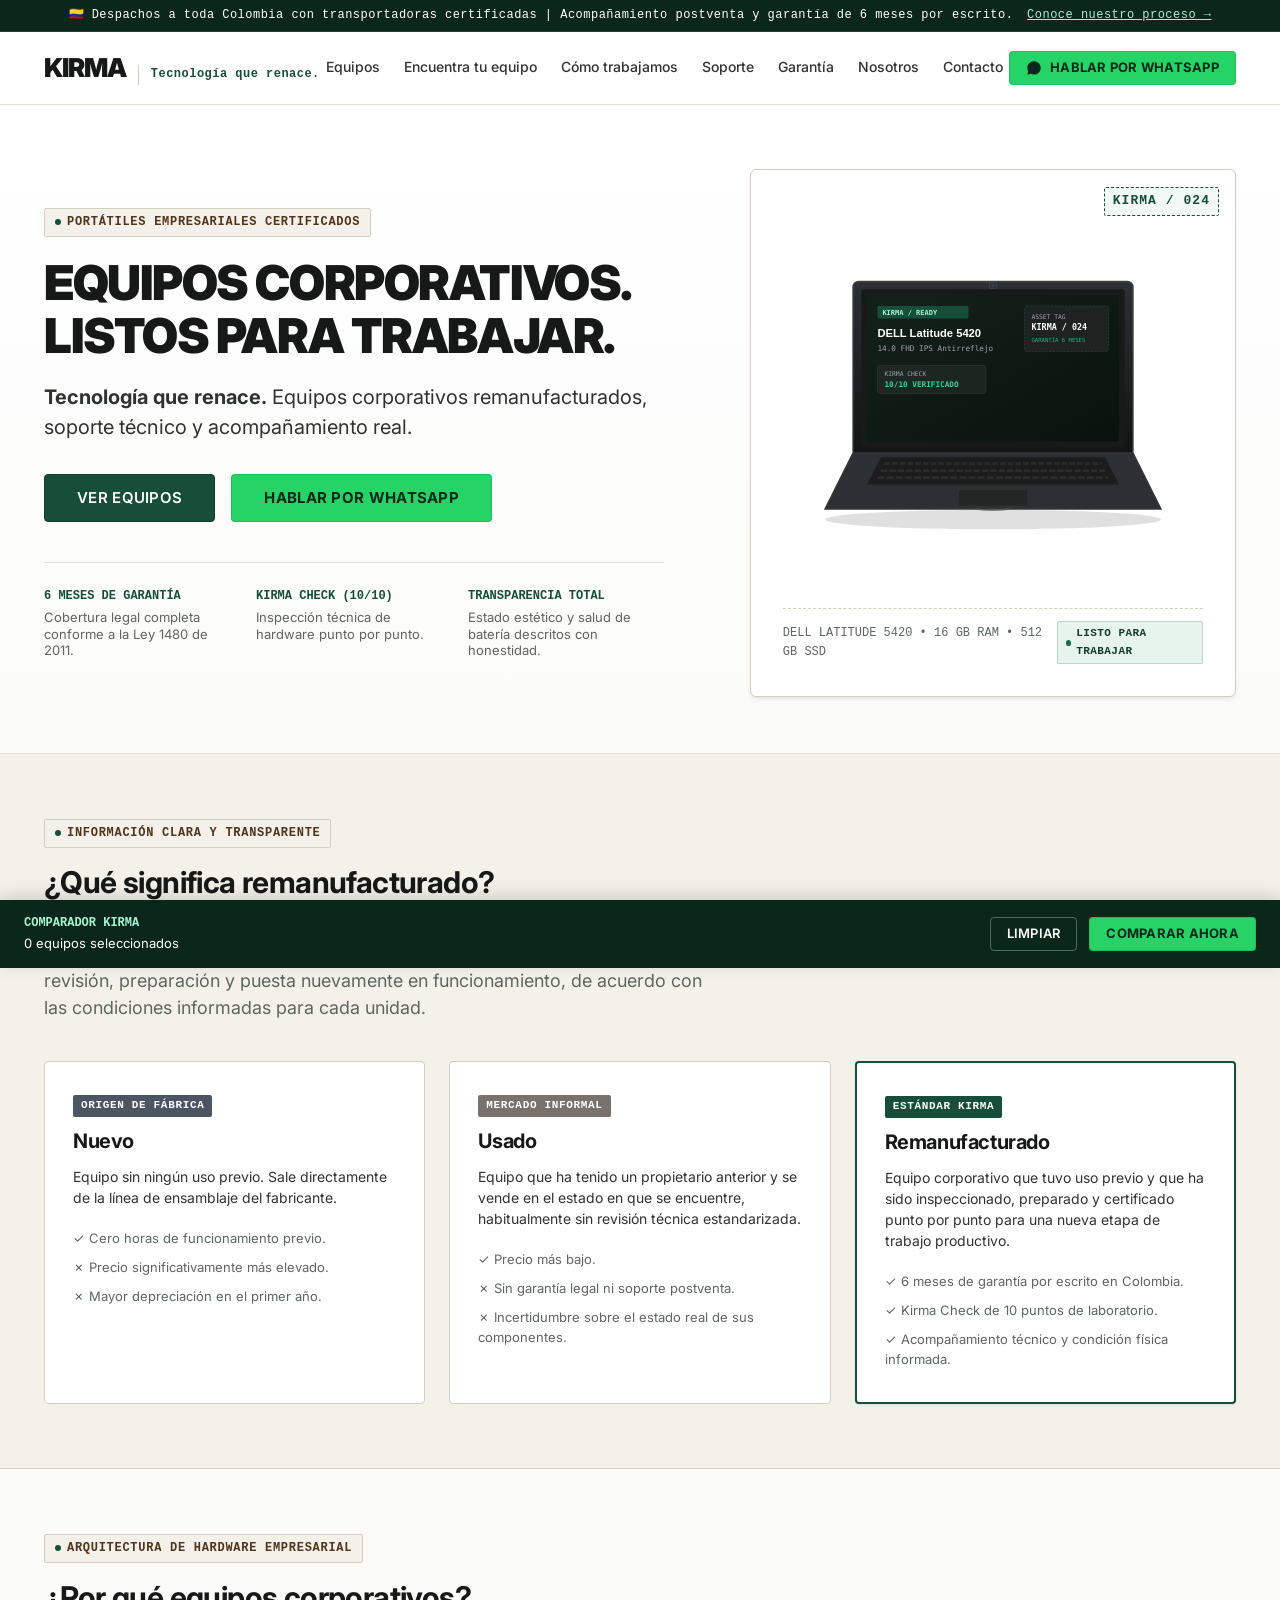
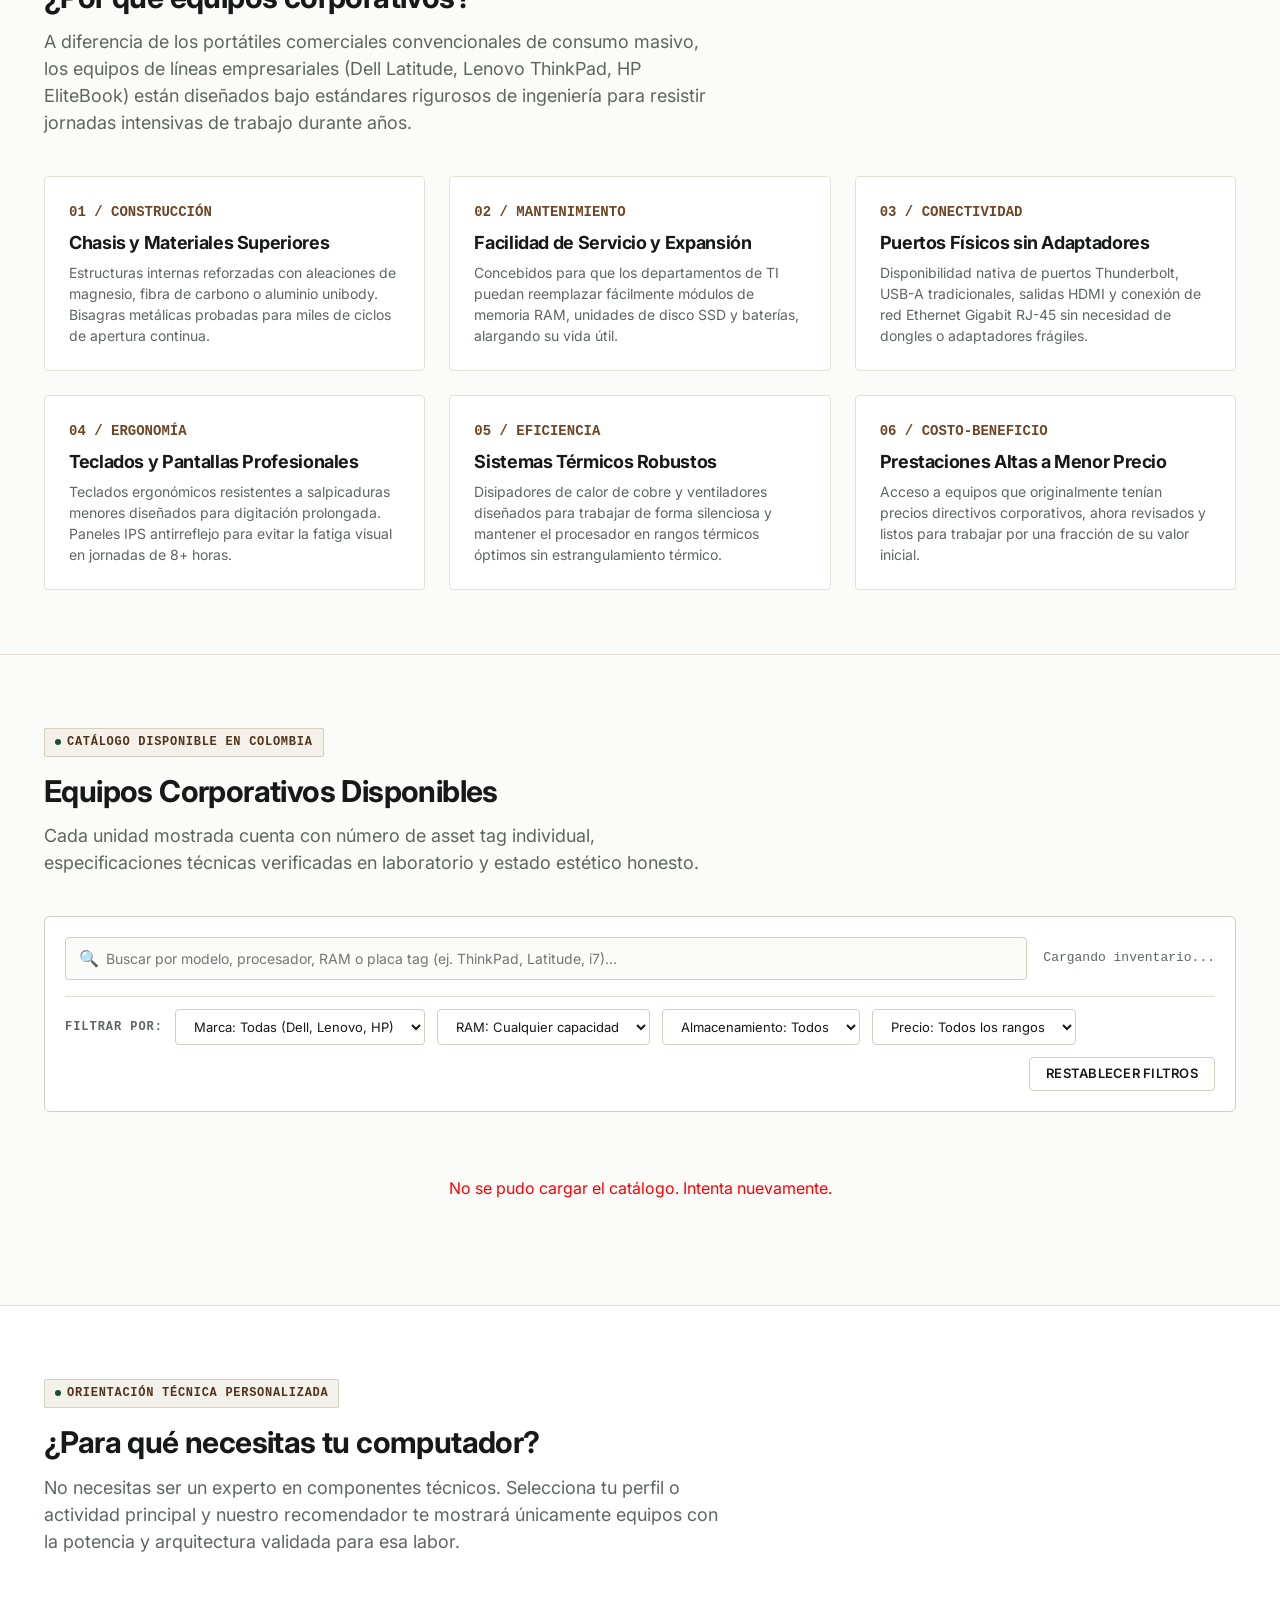
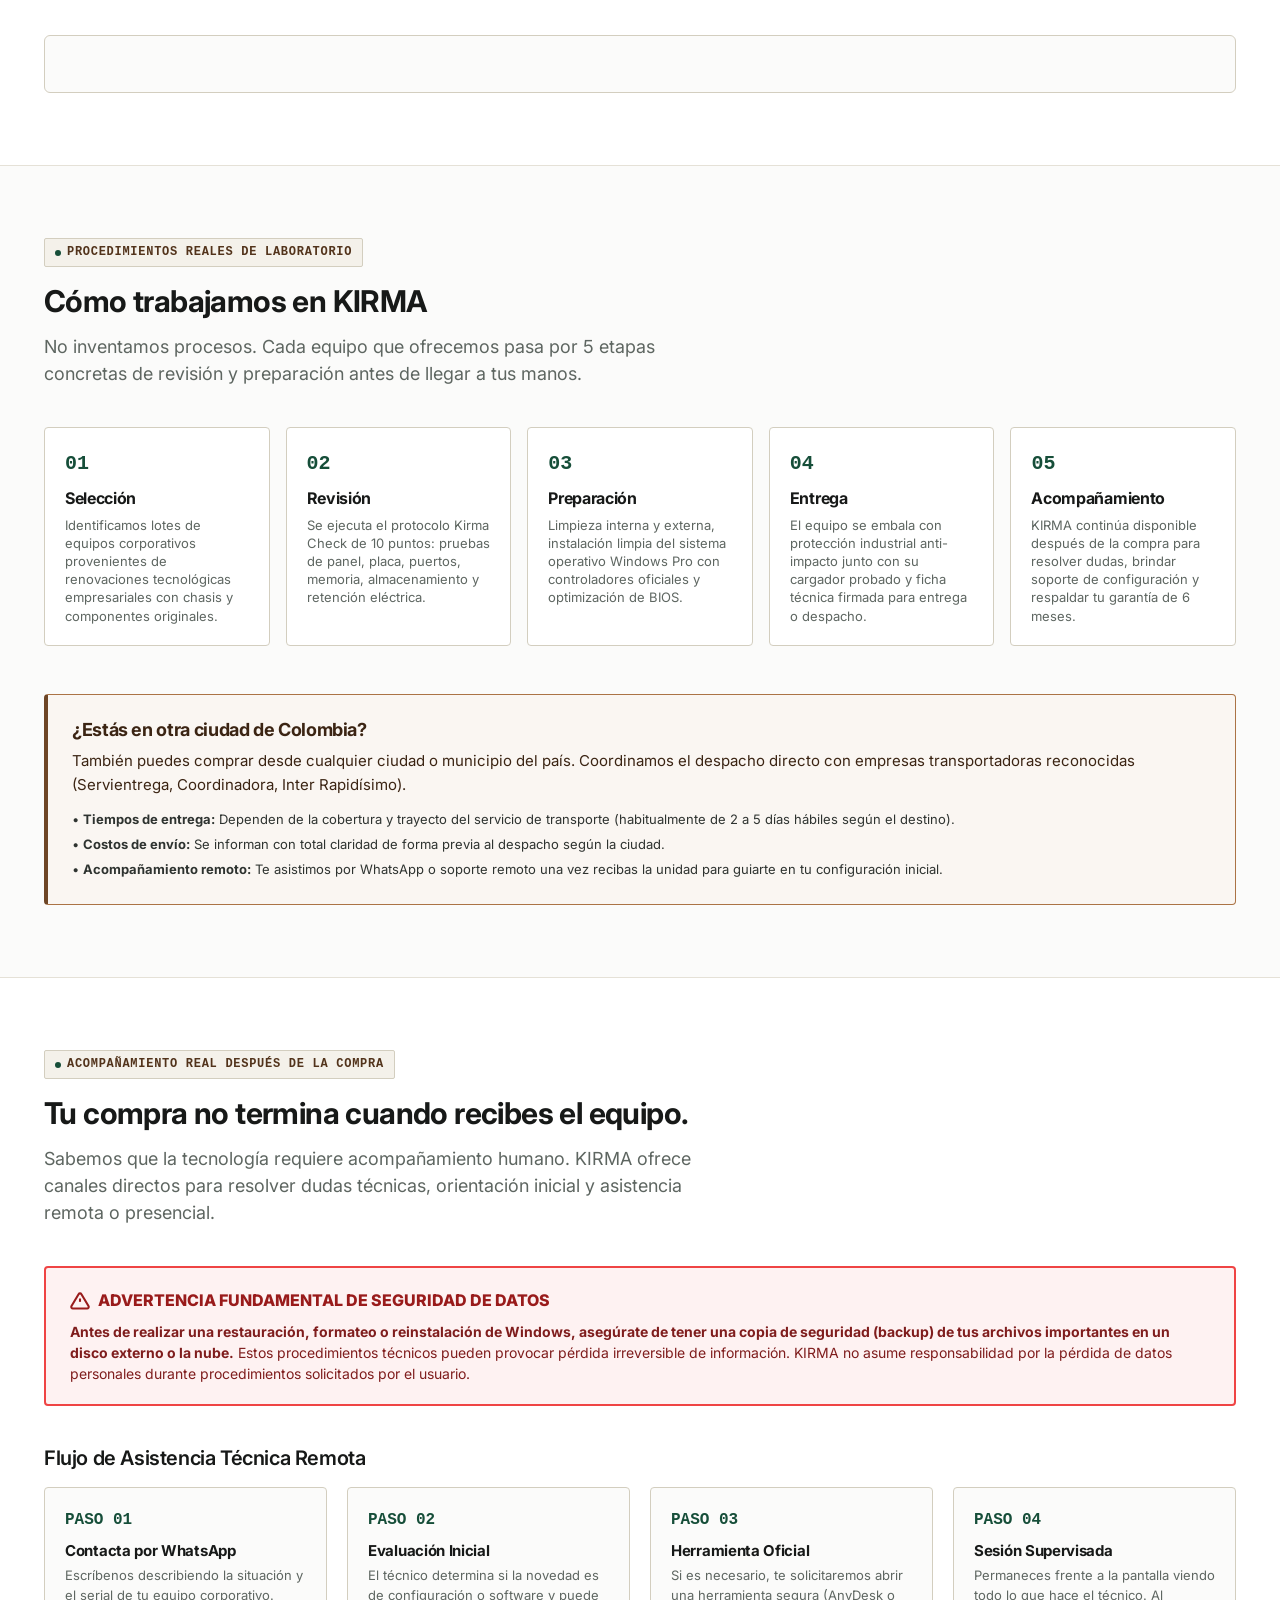
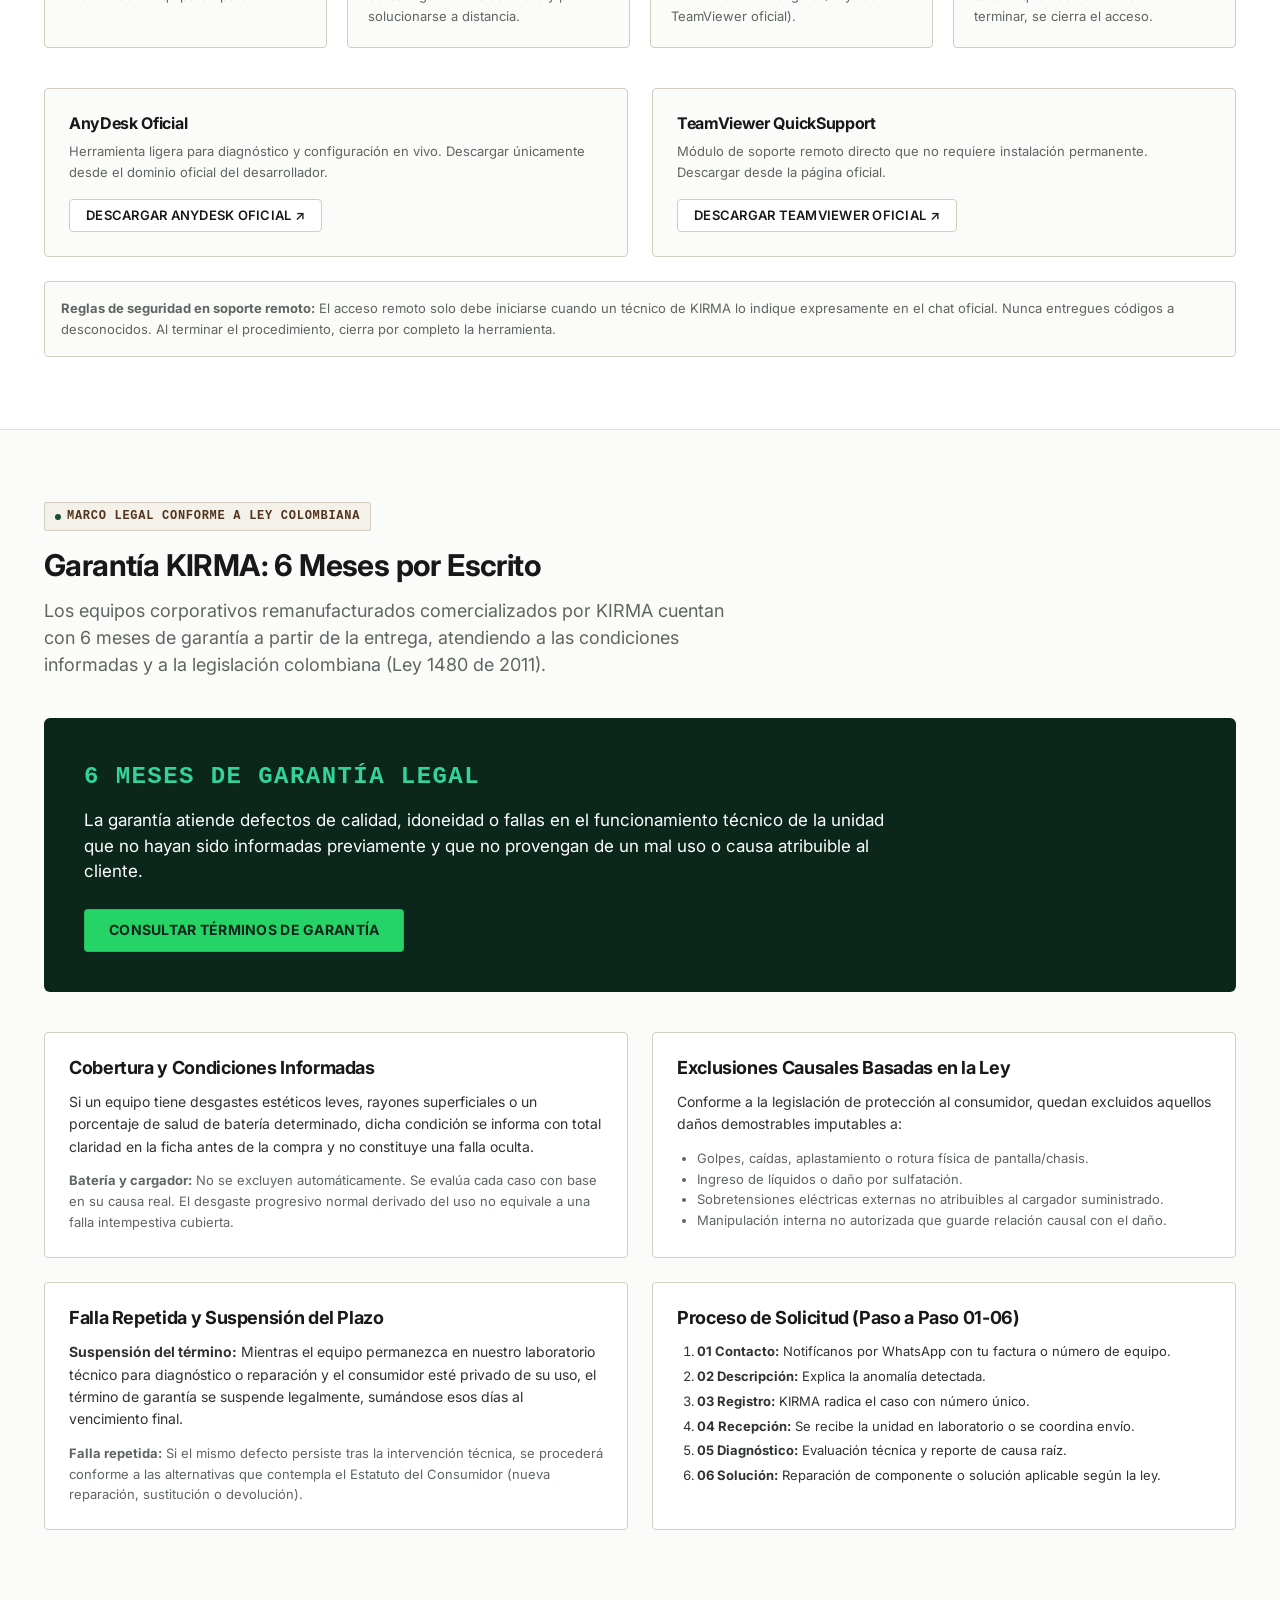
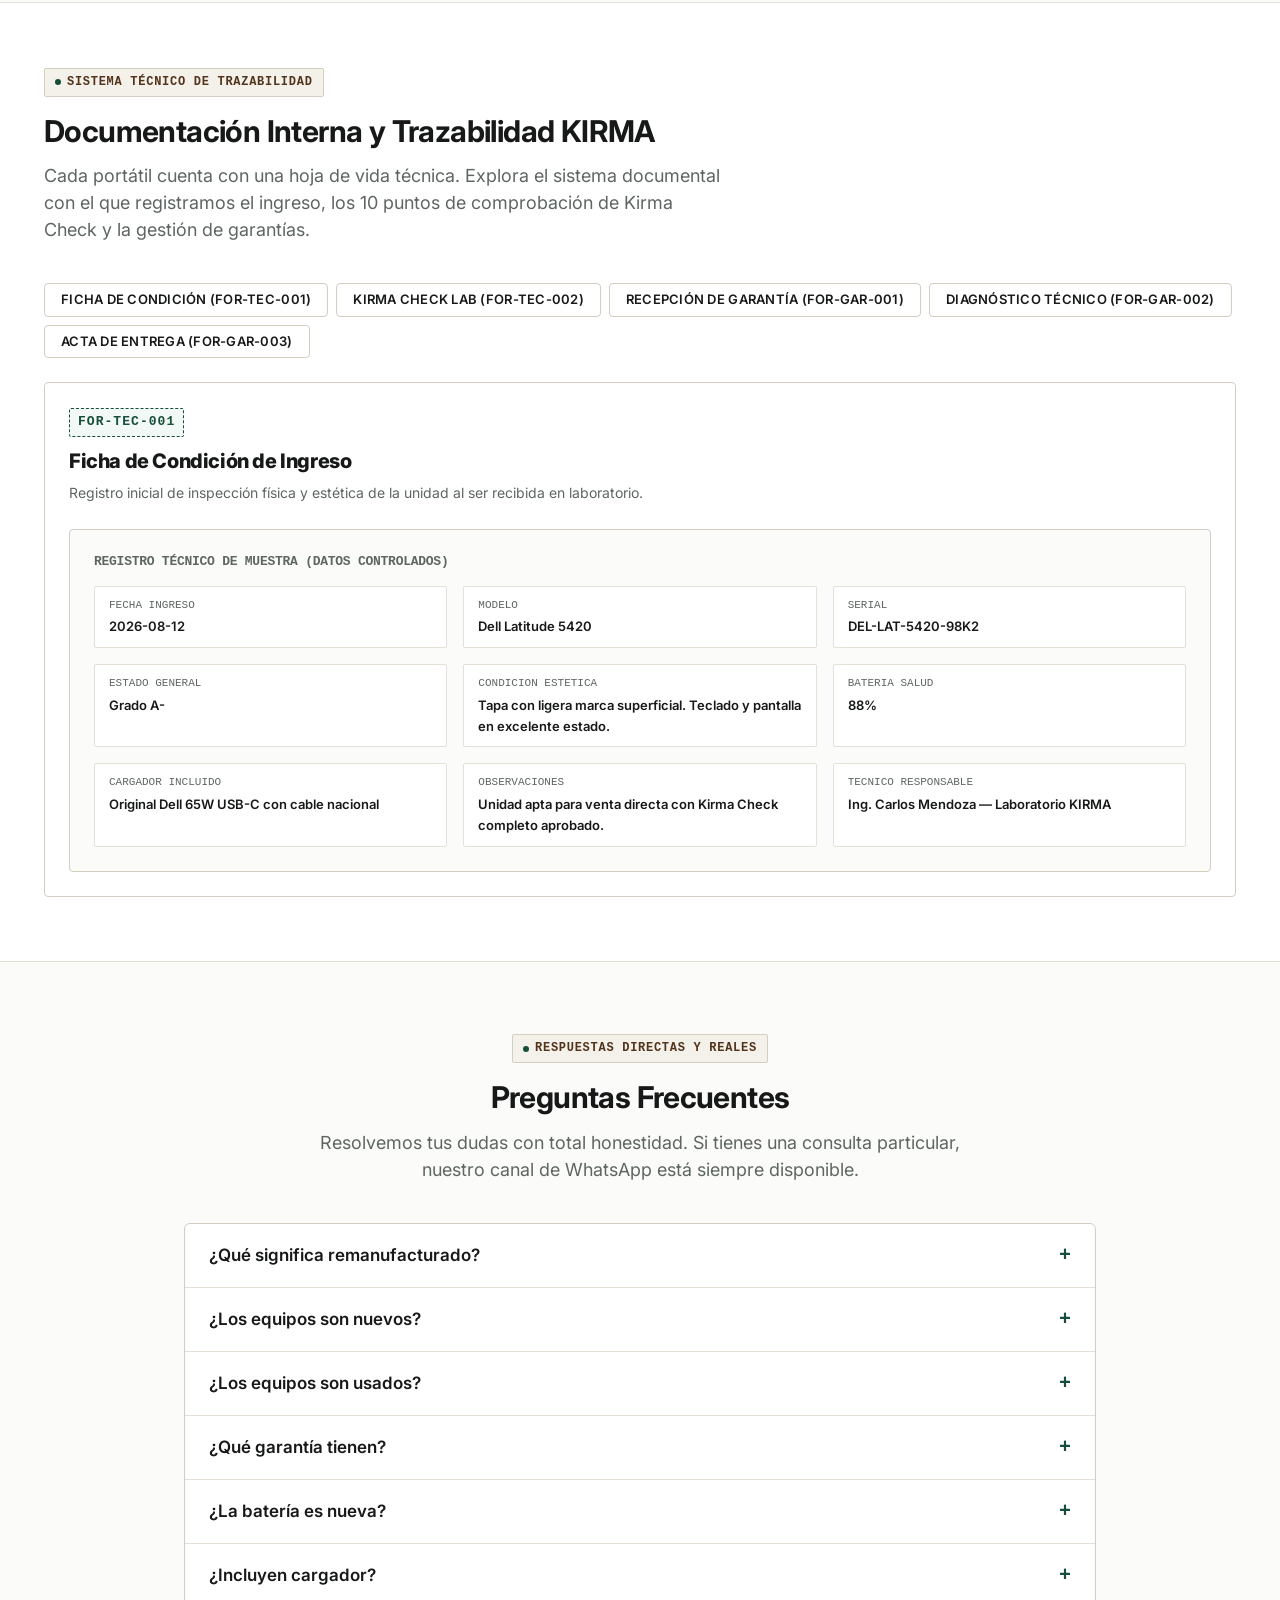
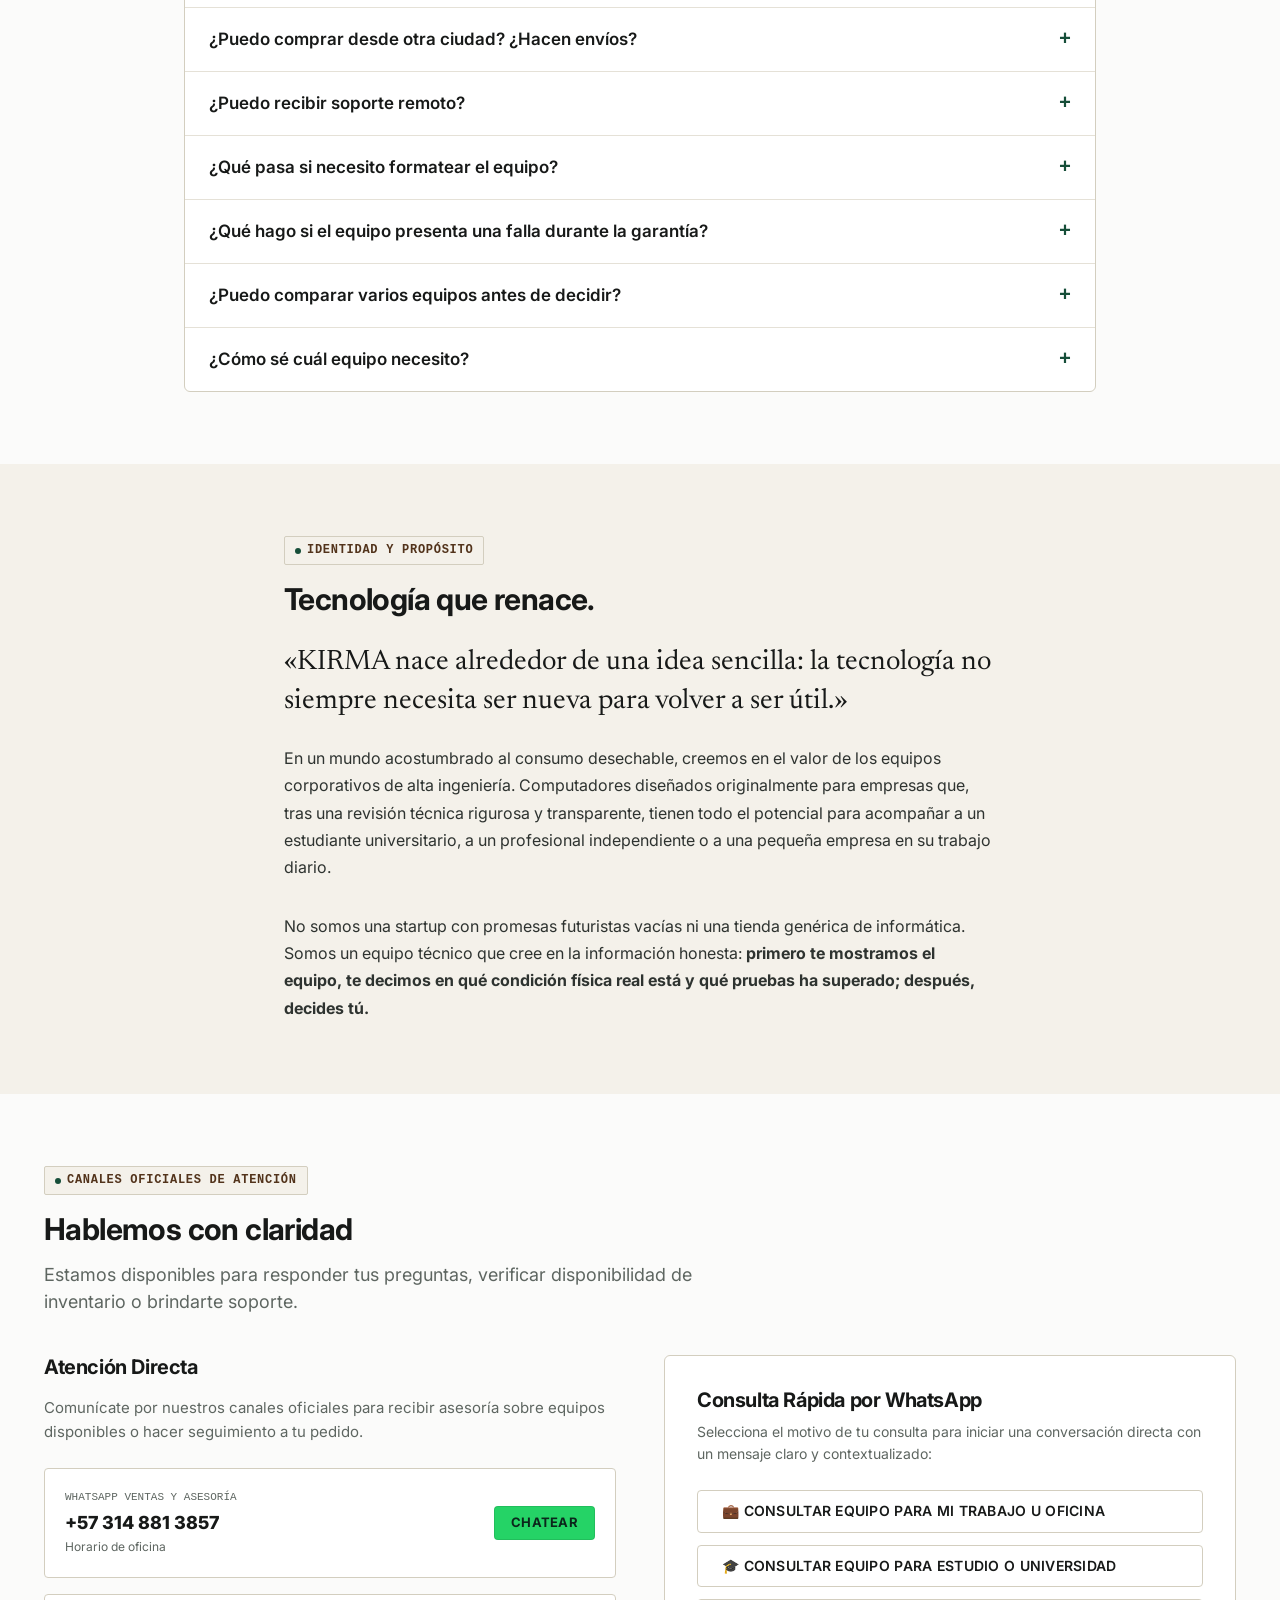
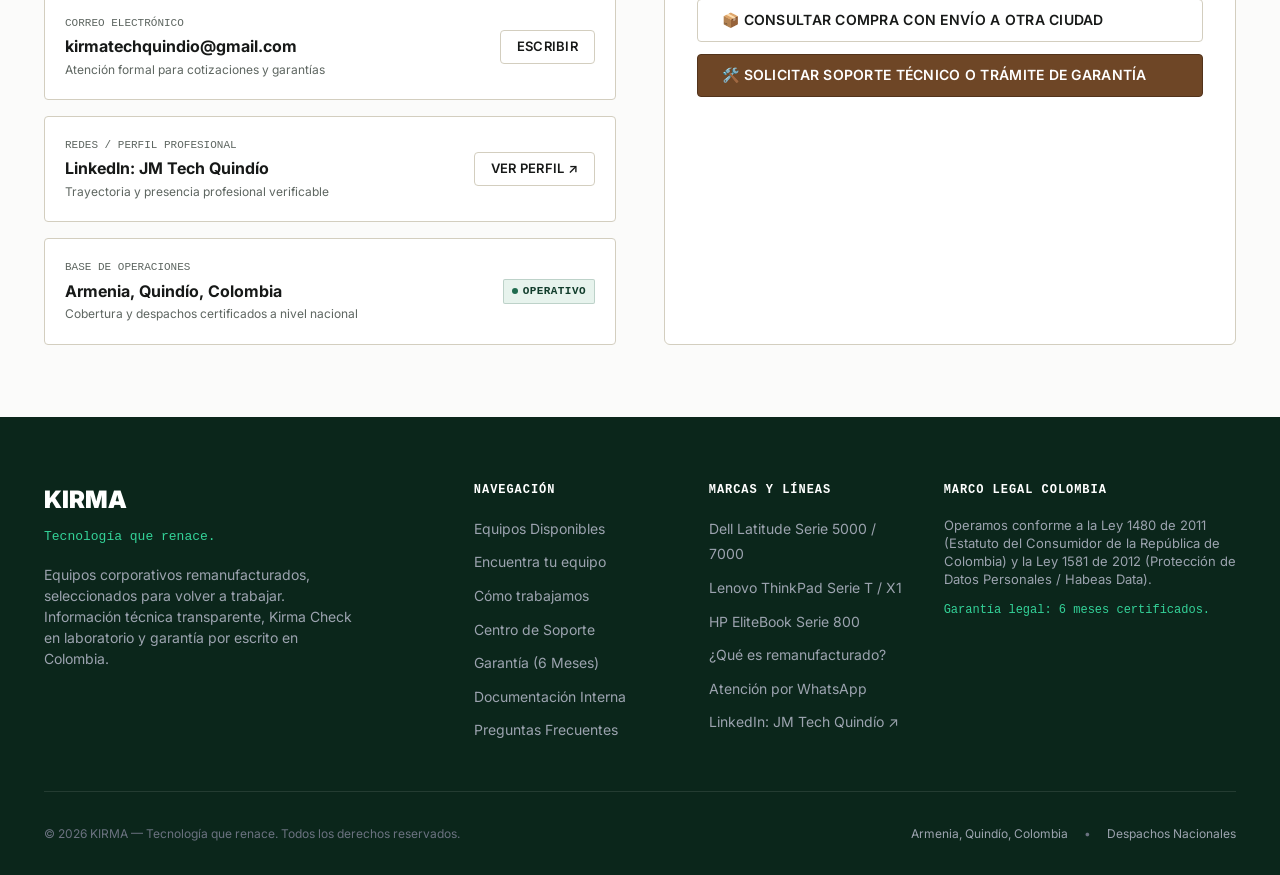
==== commit 23b1d49c: "feat: KIRMA V2 ejecucion autonoma - WhatsApp oficial, motor OCR multimodal/heuristico, backend FastA" ====
--- a/index.html
+++ b/index.html
@@ -2,6 +2,7 @@
 <html lang="es">
 <head>
   <meta charset="UTF-8">
+  <base href="./">
   <meta name="viewport" content="width=device-width, initial-scale=1.0">
   <title>KIRMA | Equipos Corporativos Remanufacturados — Tecnología que renace</title>
   <meta name="description" content="KIRMA: Equipos corporativos remanufacturados (Dell Latitude, Lenovo ThinkPad, HP EliteBook) listos para trabajar. Garantía de 6 meses, Ficha KIRMA con reporte honesto, soporte técnico y envíos a toda Colombia.">
@@ -9,7 +10,9 @@
   <meta name="author" content="KIRMA">
   <meta name="robots" content="index, follow">
 
-  <!-- Open Graph / Redes Sociales -->
+  <!-- SEO Canónico & Metas -->
+  <link rel="canonical" href="https://kirma-tech.lat/">
+  <meta property="og:url" content="https://kirma-tech.lat/">
   <meta property="og:type" content="website">
   <meta property="og:title" content="KIRMA | Equipos Corporativos Remanufacturados — Tecnología que renace">
   <meta property="og:description" content="Tecnología que renace. Equipos corporativos remanufacturados con 6 meses de garantía, reporte Kirma Check y acompañamiento real en Colombia.">
@@ -36,7 +39,7 @@
     "name": "KIRMA",
     "description": "Comercialización de equipos corporativos remanufacturados, servicio técnico y soporte especializado en Colombia.",
     "slogan": "Tecnología que renace.",
-    "telephone": "+573212257107",
+    "telephone": "+573148813857",
     "address": {
       "@type": "PostalAddress",
       "addressLocality": "Armenia",
@@ -102,13 +105,13 @@
         <a href="#buscador" class="nav-link">Encuentra tu equipo</a>
         <a href="#como-trabajamos" class="nav-link">Cómo trabajamos</a>
         <a href="#soporte" class="nav-link">Soporte</a>
-        <a href="#garantia" class="nav-link">Garantía (6 Meses)</a>
+        <a href="#garantia" class="nav-link">Garantía</a>
         <a href="#nosotros" class="nav-link">Nosotros</a>
         <a href="#contacto" class="nav-link">Contacto</a>
       </nav>
 
       <div class="header-actions">
-        <a href="https://wa.me/573212257107" id="header-wa-btn" target="_blank" rel="noopener" class="btn btn-whatsapp btn-sm" aria-label="Hablar por WhatsApp con un asesor de KIRMA">
+        <a href="https://wa.me/573148813857" id="header-wa-btn" target="_blank" rel="noopener" class="btn btn-whatsapp btn-sm" aria-label="Hablar por WhatsApp con un asesor de KIRMA">
           <svg width="16" height="16" viewBox="0 0 24 24" fill="currentColor" aria-hidden="true">
             <path d="M17.472 14.382c-.301-.15-1.78-.878-2.056-.978-.276-.1-.477-.15-.678.15-.201.3-.778.978-.954 1.179-.176.2-.352.226-.653.075-.3-.15-1.268-.468-2.415-1.492-.893-.797-1.497-1.78-1.673-2.08-.176-.3-.019-.462.132-.612.135-.135.301-.351.452-.527.151-.176.201-.301.301-.502.101-.201.05-.377-.025-.527-.075-.15-.678-1.634-.929-2.237-.245-.588-.494-.509-.678-.518l-.578-.01c-.201 0-.527.075-.803.377-.276.3-1.054 1.03-1.054 2.512s1.08 2.913 1.231 3.114c.151.201 2.125 3.245 5.148 4.551.719.311 1.28.497 1.718.636.722.23 1.378.198 1.898.12.578-.087 1.78-.727 2.031-1.43.251-.703.251-1.306.176-1.43-.075-.125-.276-.201-.577-.351zM12.04 2c-5.522 0-10 4.478-10 10 0 1.77.462 3.432 1.268 4.88L2 22l5.247-1.375c1.402.766 3.003 1.196 4.793 1.196 5.522 0 10-4.478 10-10s-4.478-10-10-10z"/>
           </svg>
@@ -143,7 +146,7 @@
           </p>
           <div class="hero-ctas">
             <a href="#equipos" class="btn btn-primary btn-lg">VER EQUIPOS</a>
-            <a href="https://wa.me/573212257107" target="_blank" rel="noopener" class="btn btn-whatsapp btn-lg">
+            <a href="https://wa.me/573148813857" target="_blank" rel="noopener" class="btn btn-whatsapp btn-lg">
               HABLAR POR WHATSAPP
             </a>
           </div>
@@ -529,7 +532,7 @@
             La garantía atiende defectos de calidad, idoneidad o fallas en el funcionamiento técnico de la unidad que no hayan sido informadas previamente y que no provengan de un mal uso o causa atribuible al cliente.
           </p>
           <div style="display: flex; gap: 1rem; flex-wrap: wrap;">
-            <a href="https://wa.me/573212257107" target="_blank" rel="noopener" class="btn btn-whatsapp">
+            <a href="https://wa.me/573148813857" target="_blank" rel="noopener" class="btn btn-whatsapp">
               CONSULTAR TÉRMINOS DE GARANTÍA
             </a>
           </div>
@@ -799,10 +802,10 @@
               <div class="channel-card">
                 <div>
                   <div style="font-family: var(--font-mono); font-size: 0.6875rem; text-transform: uppercase; color: var(--kirma-text-muted);">WHATSAPP VENTAS Y ASESORÍA</div>
-                  <div style="font-size: 1.125rem; font-weight: 800; color: var(--kirma-text-main); margin-top: 2px;">+57 321 225 7107</div>
+                  <div style="font-size: 1.125rem; font-weight: 800; color: var(--kirma-text-main); margin-top: 2px;">+57 314 881 3857</div>
                   <div style="font-size: 0.75rem; color: var(--kirma-text-muted);">Horario de oficina</div>
                 </div>
-                <a href="https://wa.me/573212257107?text=Hola%20KIRMA.%20Deseo%20informaci%C3%B3n%20sobre%20los%20equipos%20corporativos." target="_blank" rel="noopener" class="btn btn-whatsapp btn-sm">
+                <a href="https://wa.me/573148813857?text=Hola%20KIRMA.%20Deseo%20informaci%C3%B3n%20sobre%20los%20equipos%20corporativos." target="_blank" rel="noopener" class="btn btn-whatsapp btn-sm">
                   Chatear
                 </a>
               </div>
@@ -848,16 +851,16 @@
             </p>
 
             <div style="display: flex; flex-direction: column; gap: 0.75rem;">
-              <a href="https://wa.me/573212257107?text=Hola%20KIRMA.%20Deseo%20asesor%C3%ADa%20para%20elegir%20un%20computador%20corporativo%20para%20mi%20trabajo%20u%20oficina." target="_blank" rel="noopener" class="btn btn-secondary" style="justify-content: flex-start; text-align: left;">
+              <a href="https://wa.me/573148813857?text=Hola%20KIRMA.%20Deseo%20asesor%C3%ADa%20para%20elegir%20un%20computador%20corporativo%20para%20mi%20trabajo%20u%20oficina." target="_blank" rel="noopener" class="btn btn-secondary" style="justify-content: flex-start; text-align: left;">
                 💼 Consultar equipo para mi trabajo u oficina
               </a>
-              <a href="https://wa.me/573212257107?text=Hola%20KIRMA.%20Busco%20un%20port%C3%A1til%20corporativo%20confiable%20y%20resistente%20para%20estudio%20universitario." target="_blank" rel="noopener" class="btn btn-secondary" style="justify-content: flex-start; text-align: left;">
+              <a href="https://wa.me/573148813857?text=Hola%20KIRMA.%20Busco%20un%20port%C3%A1til%20corporativo%20confiable%20y%20resistente%20para%20estudio%20universitario." target="_blank" rel="noopener" class="btn btn-secondary" style="justify-content: flex-start; text-align: left;">
                 🎓 Consultar equipo para estudio o universidad
               </a>
-              <a href="https://wa.me/573212257107?text=Hola%20KIRMA.%20Quisiera%20cotizar%20un%20equipo%20con%20env%C3%ADo%20hacia%20otra%20ciudad%20de%20Colombia." target="_blank" rel="noopener" class="btn btn-secondary" style="justify-content: flex-start; text-align: left;">
+              <a href="https://wa.me/573148813857?text=Hola%20KIRMA.%20Quisiera%20cotizar%20un%20equipo%20con%20env%C3%ADo%20hacia%20otra%20ciudad%20de%20Colombia." target="_blank" rel="noopener" class="btn btn-secondary" style="justify-content: flex-start; text-align: left;">
                 📦 Consultar compra con envío a otra ciudad
               </a>
-              <a href="https://wa.me/573212257107?text=Hola%20soporte%20KIRMA.%20Requiero%20soporte%20t%C3%A9cnico%20o%20hacer%20una%20consulta%20de%20garant%C3%ADa%20para%20mi%20equipo." target="_blank" rel="noopener" class="btn btn-earth" style="justify-content: flex-start; text-align: left;">
+              <a href="https://wa.me/573148813857?text=Hola%20soporte%20KIRMA.%20Requiero%20soporte%20t%C3%A9cnico%20o%20hacer%20una%20consulta%20de%20garant%C3%ADa%20para%20mi%20equipo." target="_blank" rel="noopener" class="btn btn-earth" style="justify-content: flex-start; text-align: left;">
                 🛠️ Solicitar soporte técnico o trámite de garantía
               </a>
             </div>
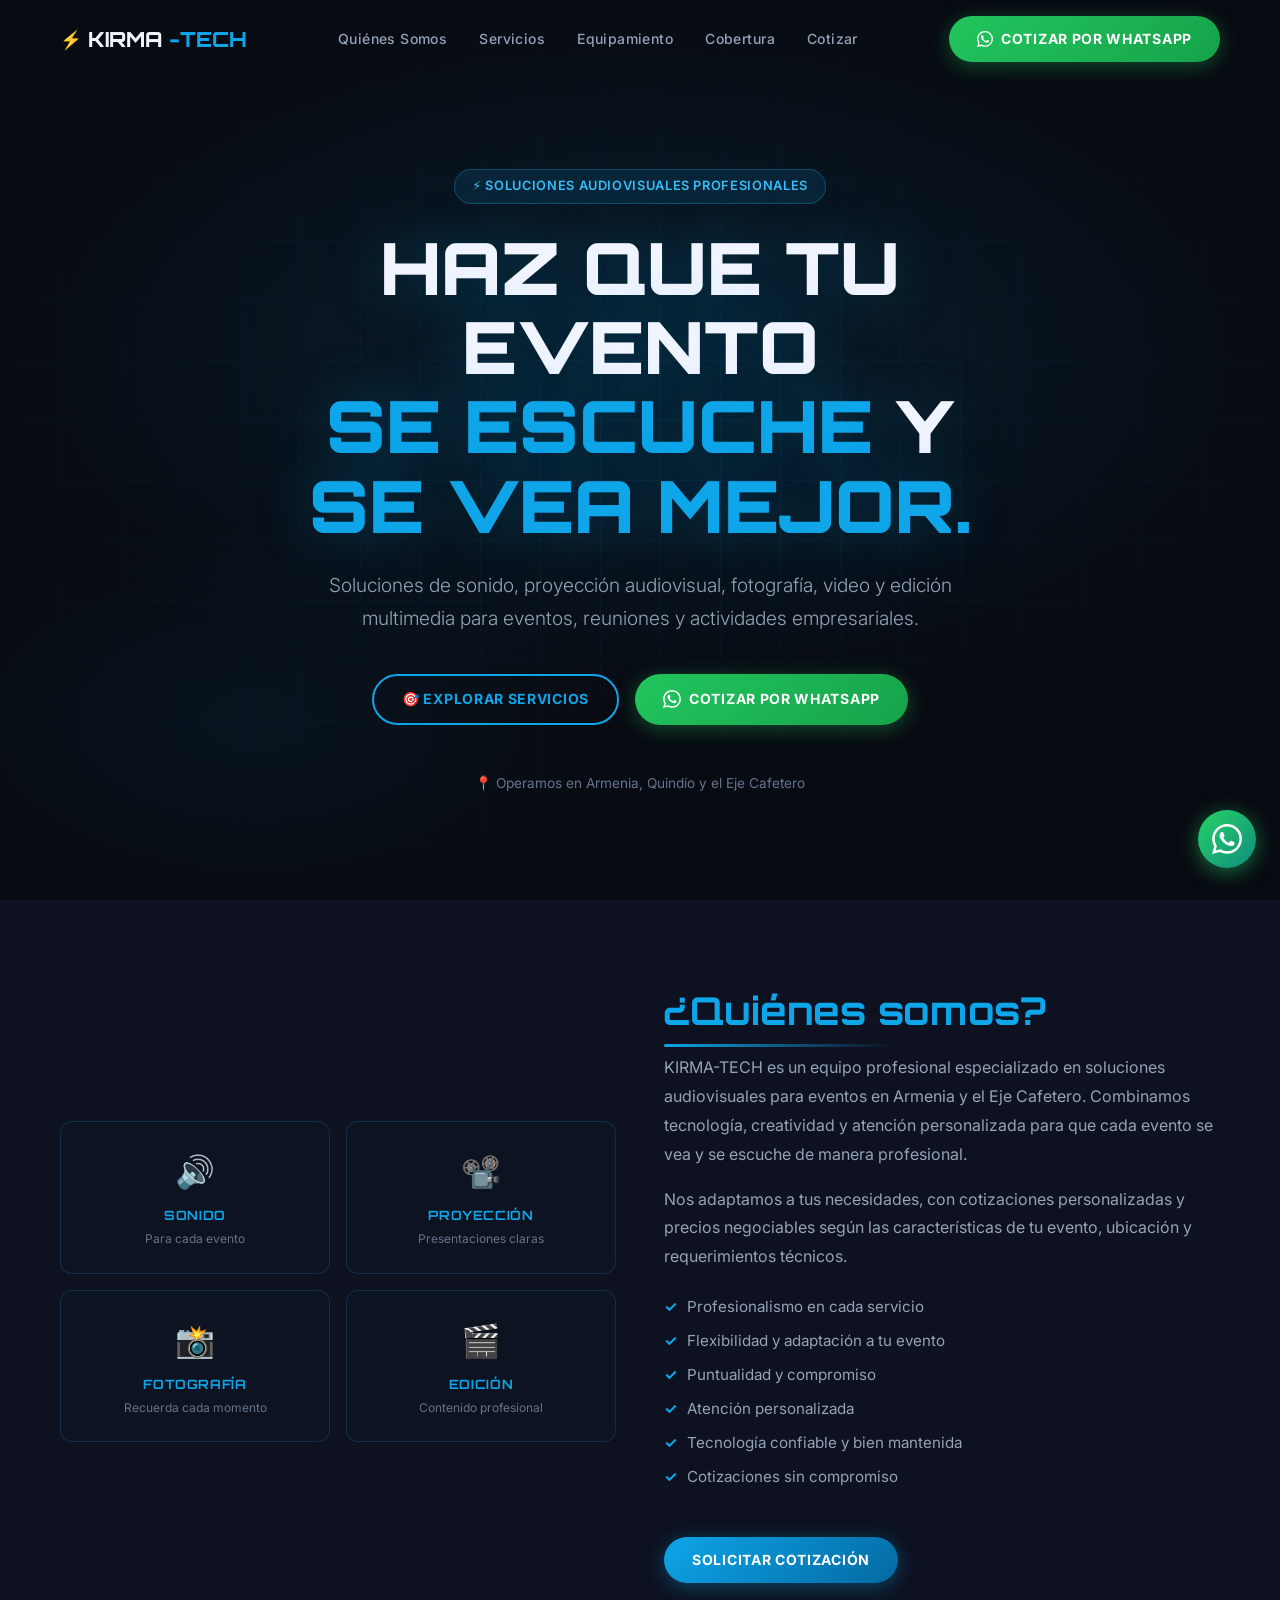
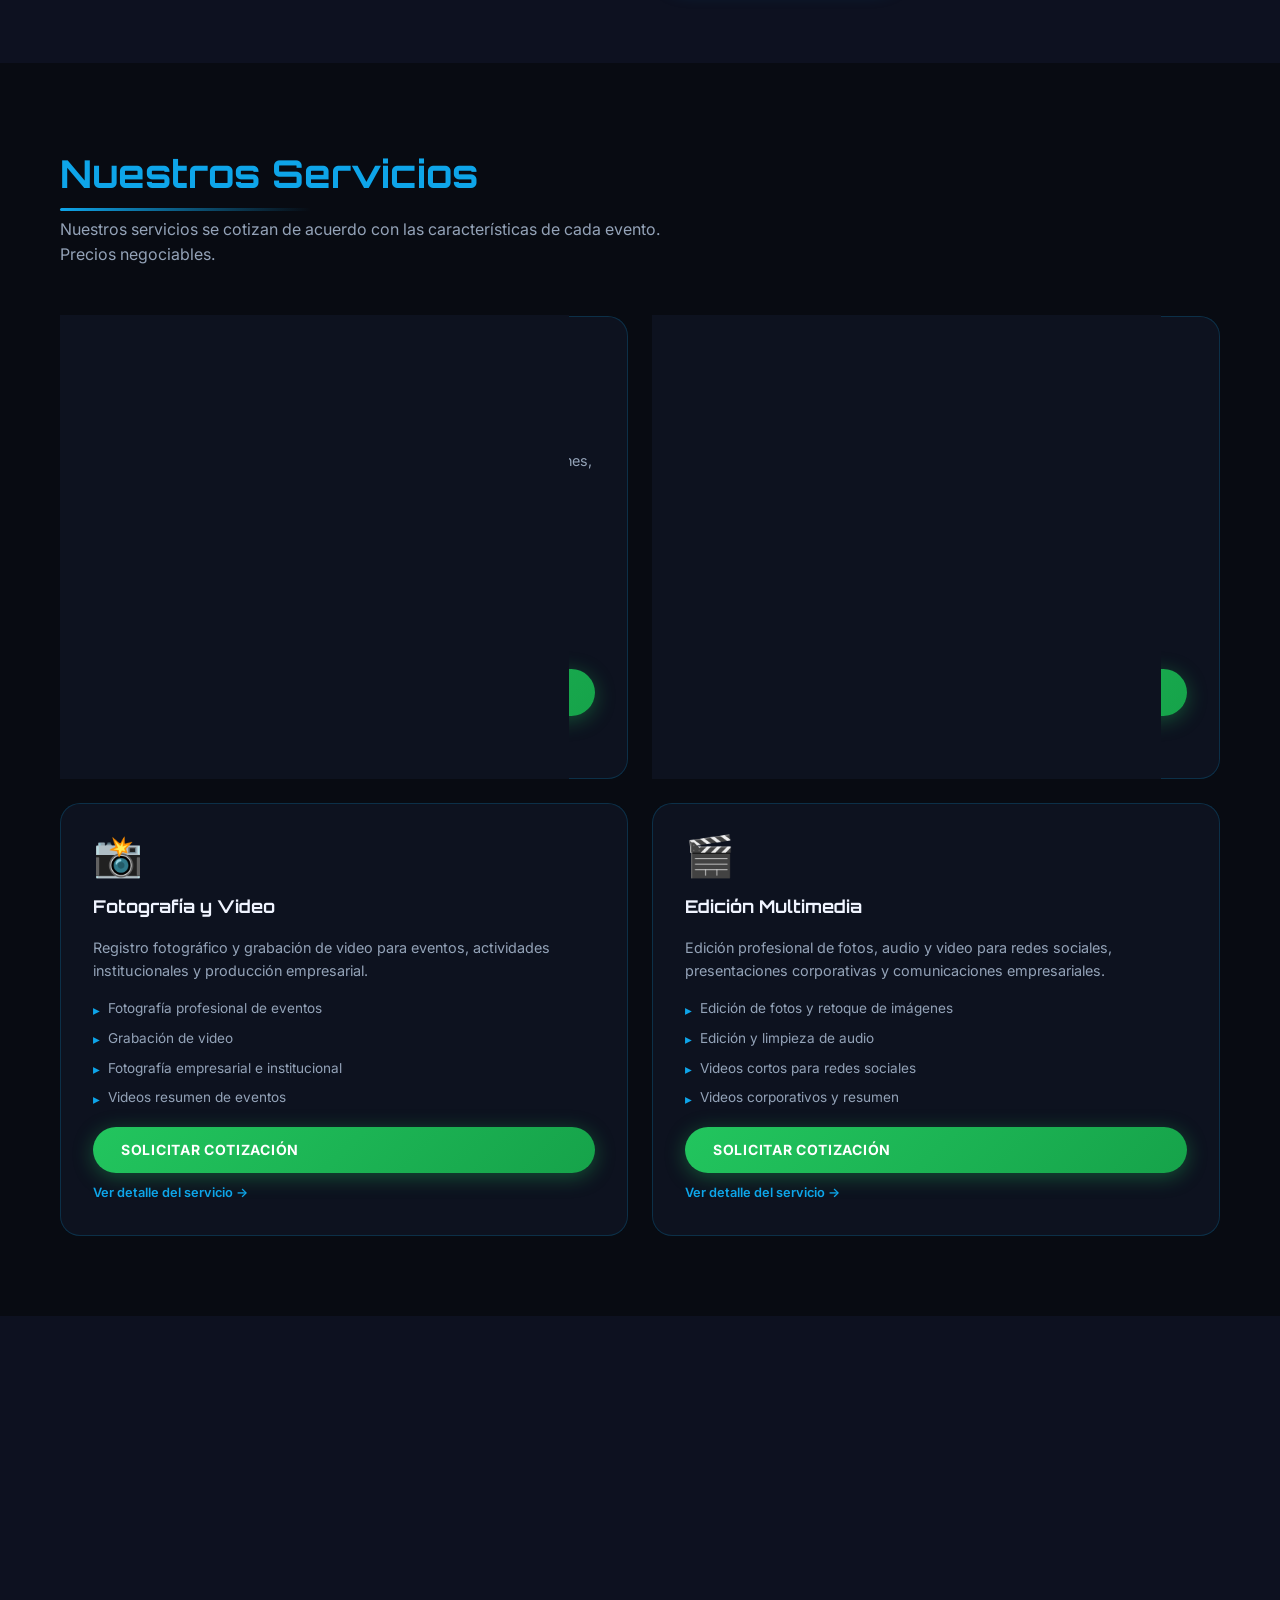
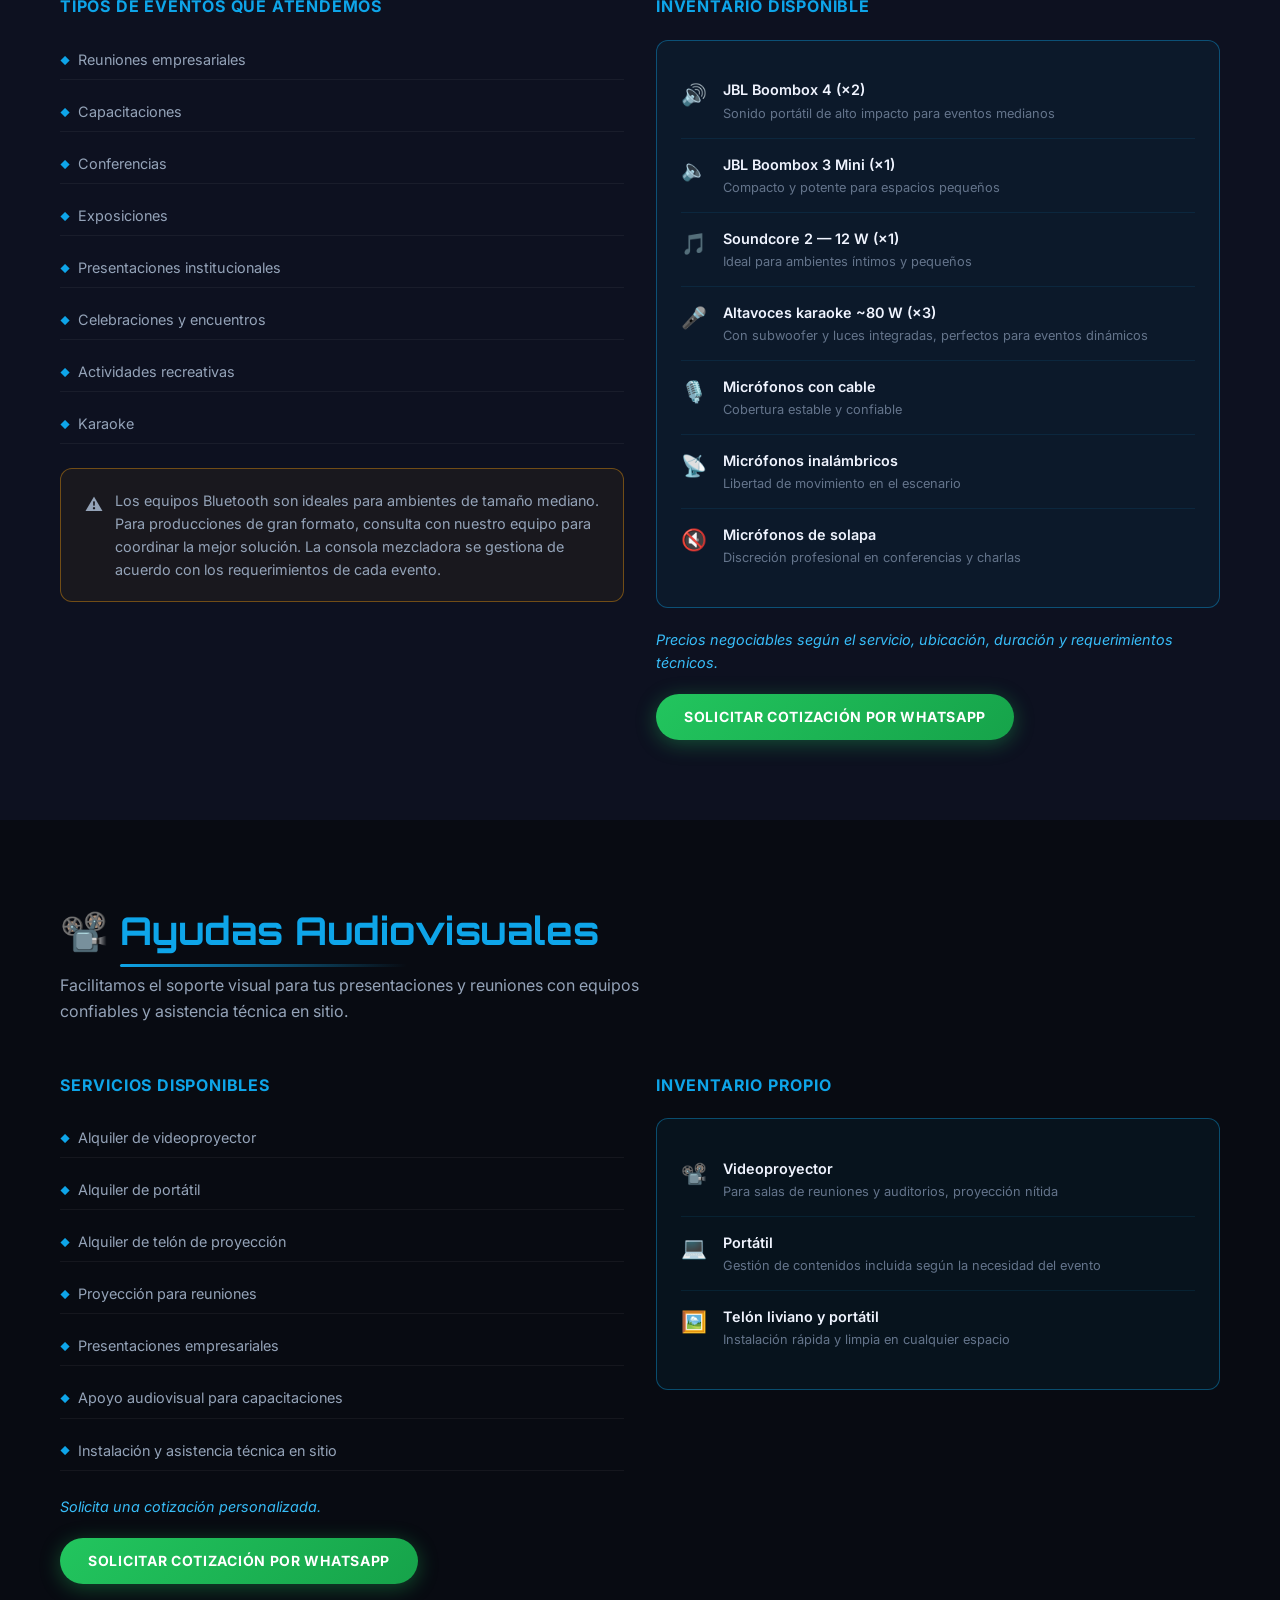
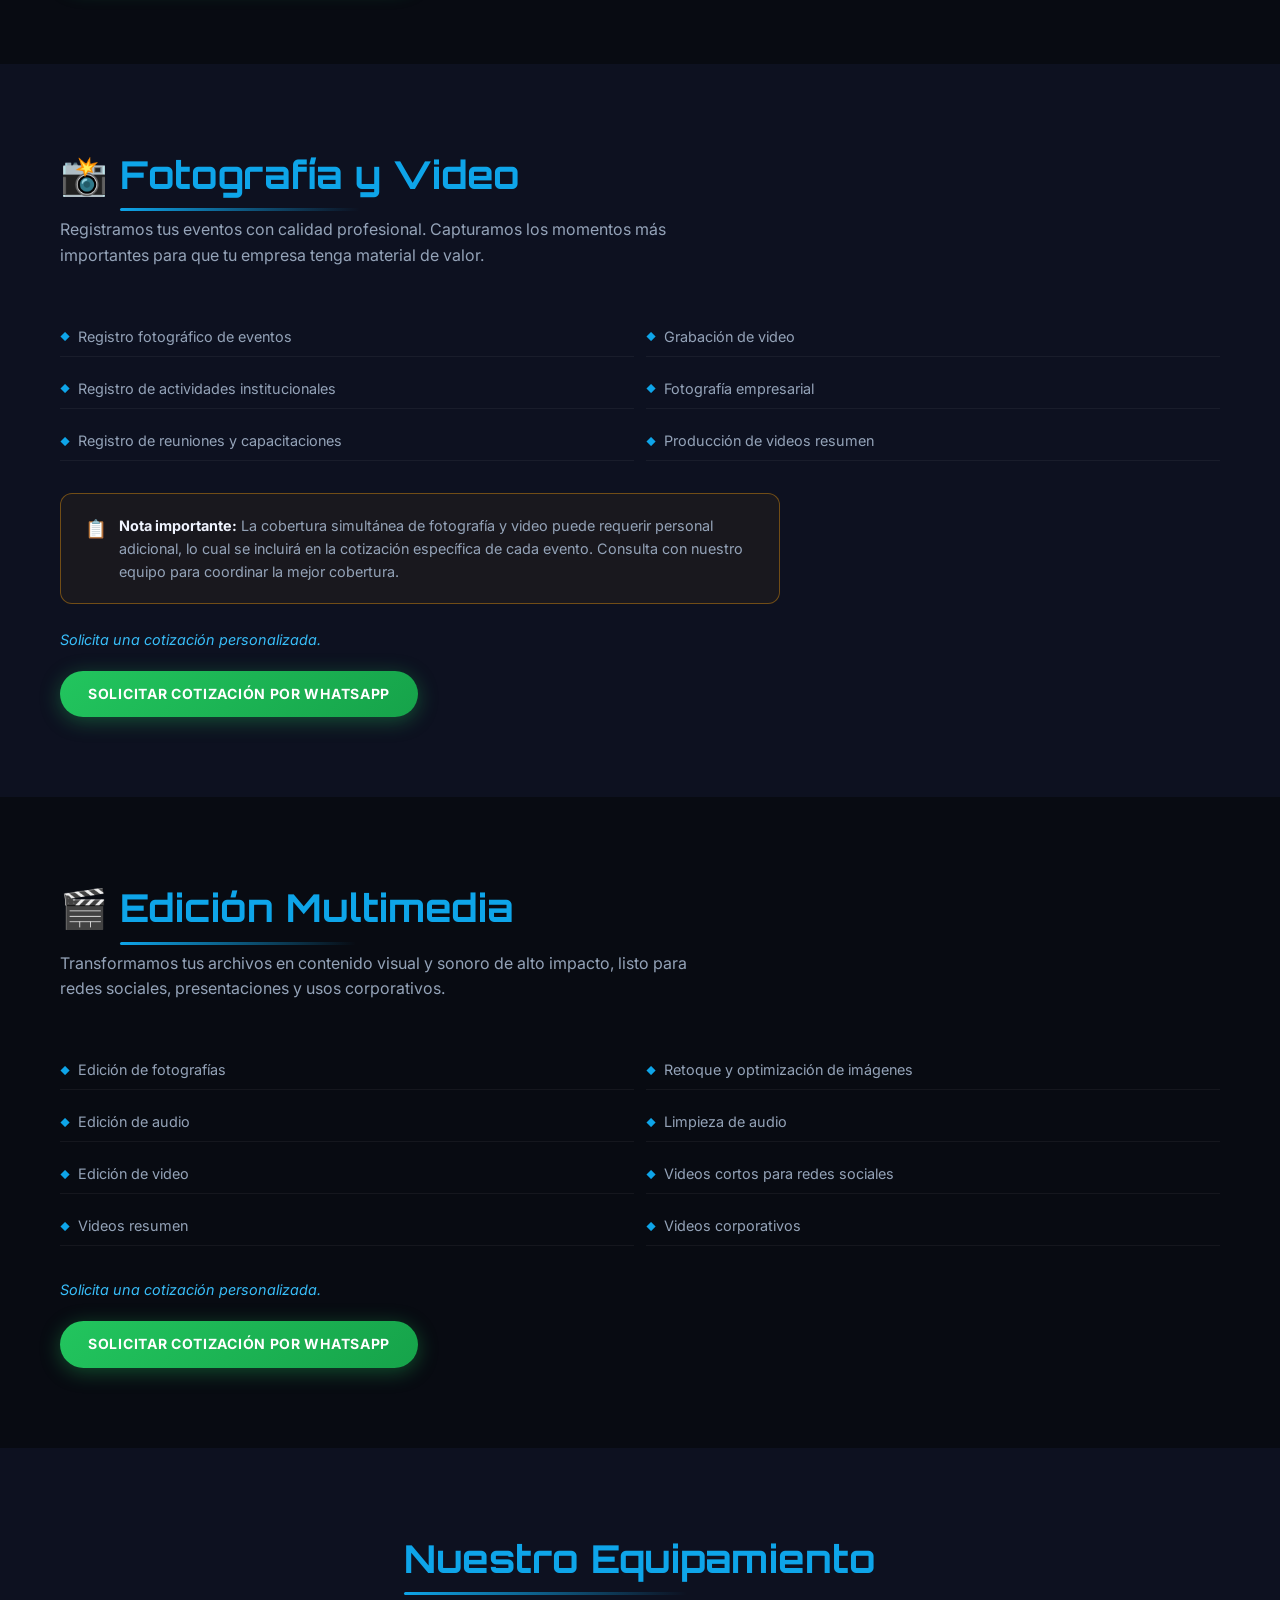
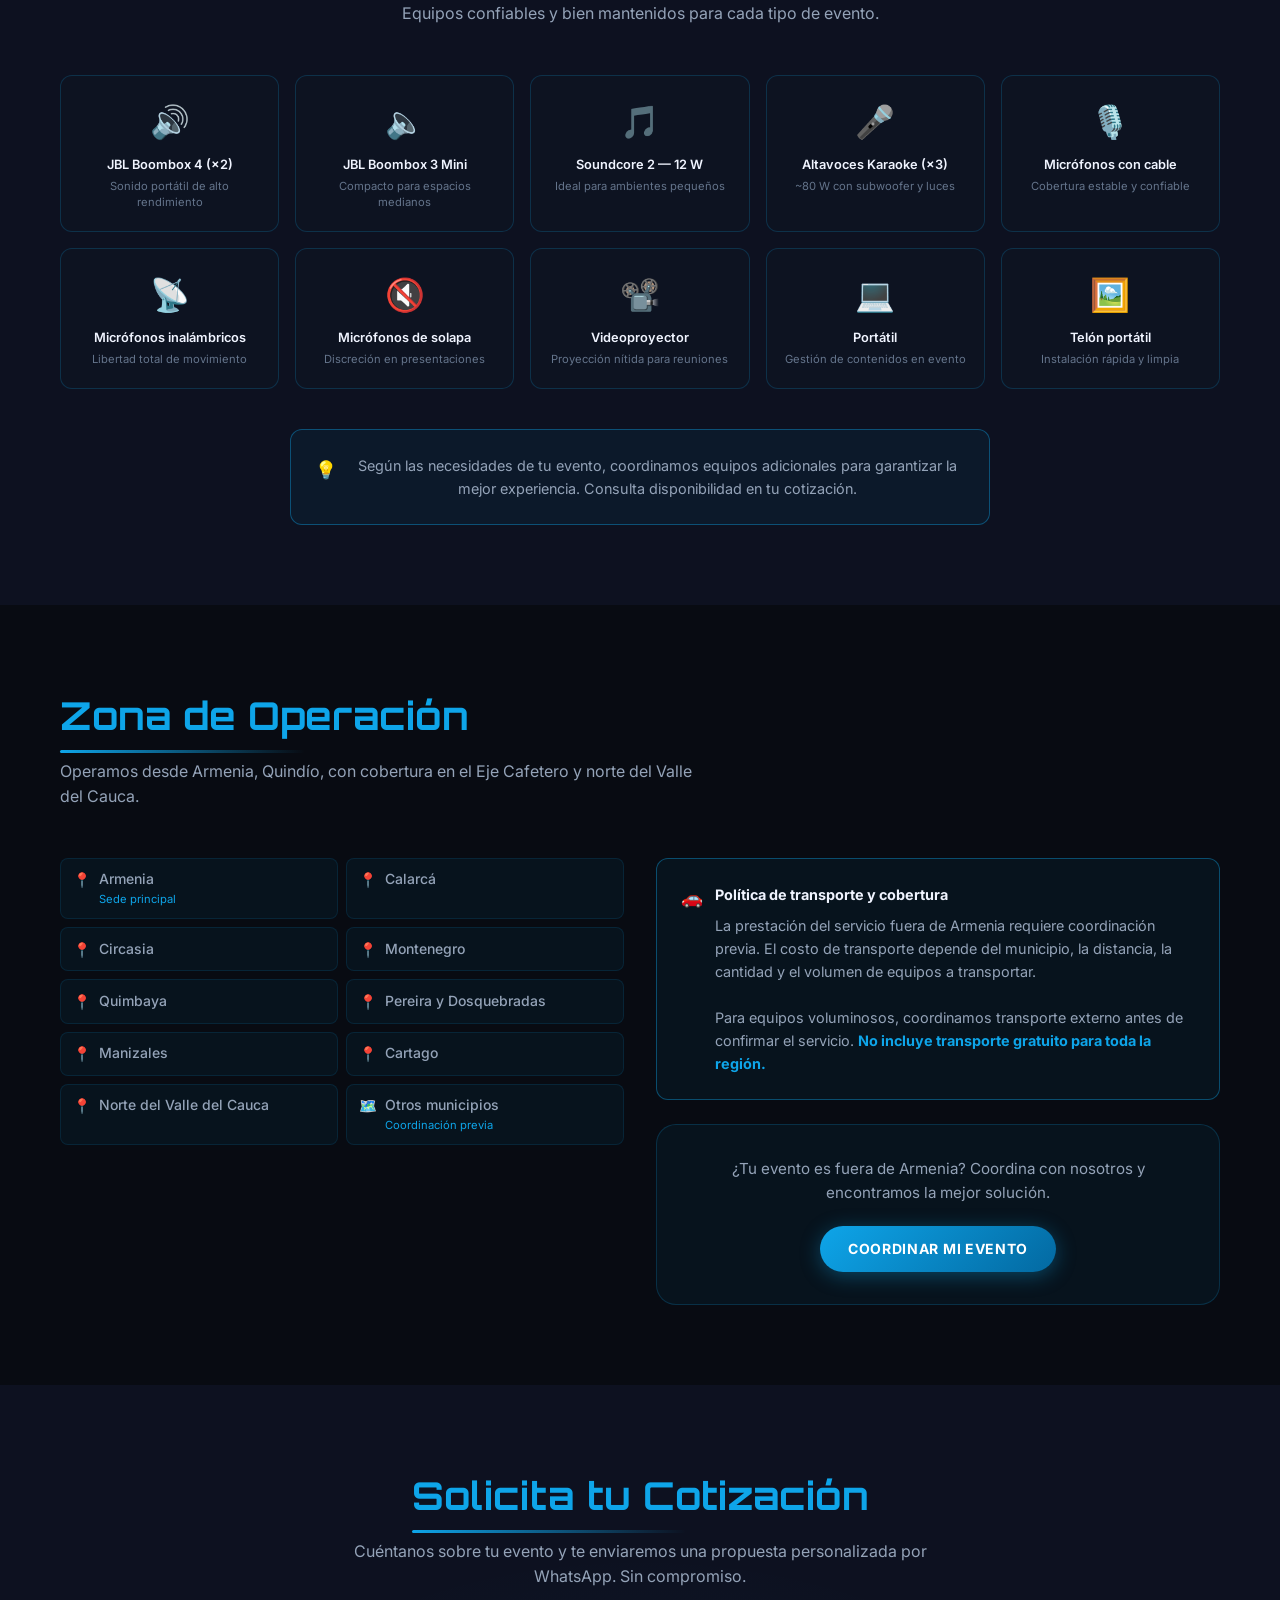
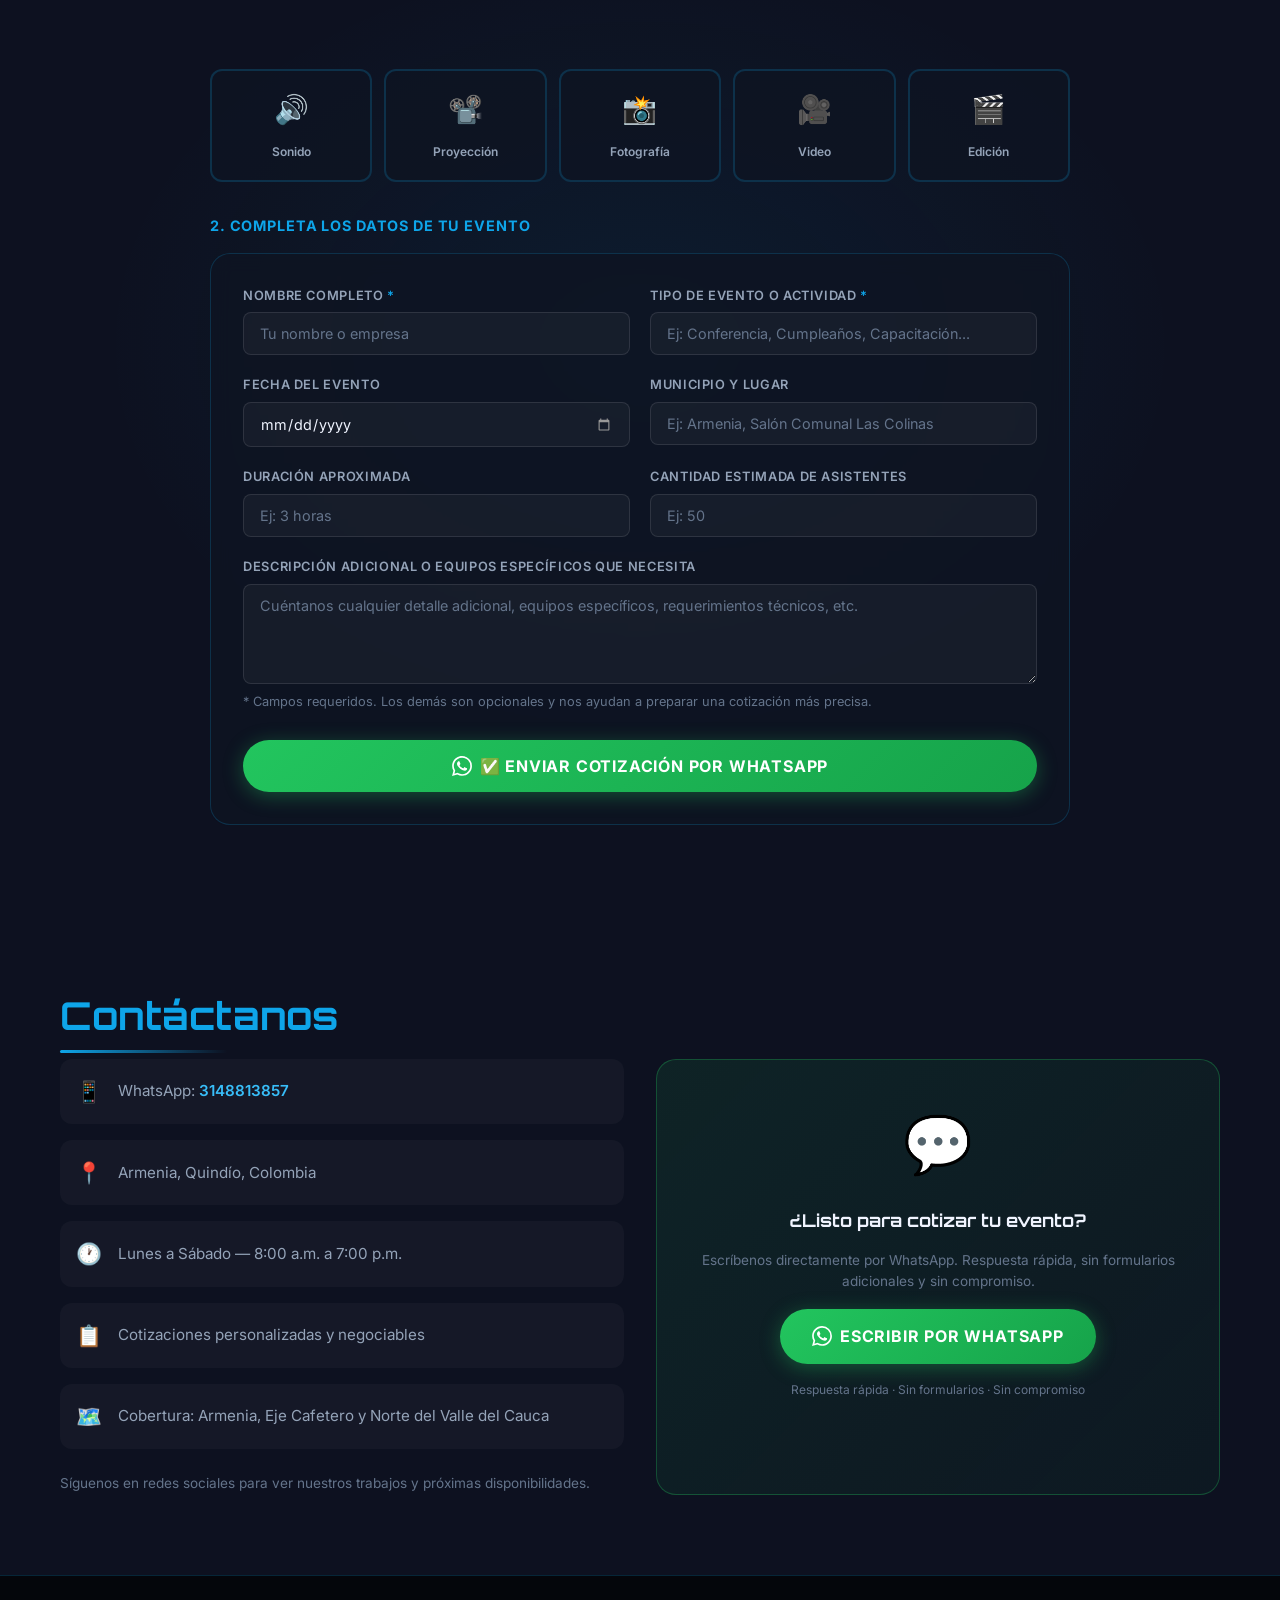
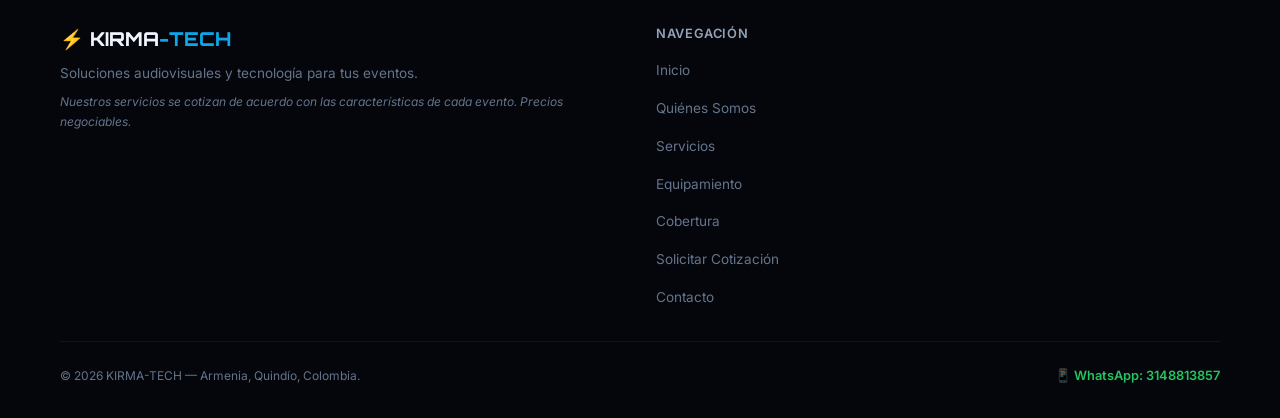
==== commit b87d5367: "feat: KIRMA-TECH v2.0 - Plataforma audiovisual comercial completa - Nueva plataforma 100% enfocada e" ====
--- a/index.html
+++ b/index.html
@@ -2,43 +2,29 @@
 <html lang="es">
 <head>
   <meta charset="UTF-8">
-  <base href="./">
   <meta name="viewport" content="width=device-width, initial-scale=1.0">
-  <title>KIRMA | Equipos Corporativos Remanufacturados — Tecnología que renace</title>
-  <meta name="description" content="KIRMA: Equipos corporativos remanufacturados (Dell Latitude, Lenovo ThinkPad, HP EliteBook) listos para trabajar. Garantía de 6 meses, Ficha KIRMA con reporte honesto, soporte técnico y envíos a toda Colombia.">
-  <meta name="keywords" content="computadores remanufacturados Colombia, portátiles corporativos remanufacturados, computadores empresariales usados, Dell Latitude remanufacturado, HP EliteBook remanufacturado, Lenovo ThinkPad remanufacturado, computadores empresariales económicos Armenia, Quindío">
-  <meta name="author" content="KIRMA">
+  <title>KIRMA-TECH | Soluciones Audiovisuales para Eventos — Armenia, Eje Cafetero</title>
+  <meta name="description" content="KIRMA-TECH: Sonido portátil, proyección audiovisual, fotografía, video y edición multimedia para eventos en Armenia, Quindío y el Eje Cafetero. Cotizaciones personalizadas.">
+  <meta name="keywords" content="sonido para eventos Armenia, alquiler proyector Armenia Quindío, fotografía eventos Eje Cafetero, edición video Armenia, karaoke eventos Quindío, ayudas audiovisuales Armenia, KIRMA-TECH">
+  <meta name="author" content="KIRMA-TECH">
   <meta name="robots" content="index, follow">
-
-  <!-- SEO Canónico & Metas -->
   <link rel="canonical" href="https://kirma-tech.lat/">
   <meta property="og:url" content="https://kirma-tech.lat/">
   <meta property="og:type" content="website">
-  <meta property="og:title" content="KIRMA | Equipos Corporativos Remanufacturados — Tecnología que renace">
-  <meta property="og:description" content="Tecnología que renace. Equipos corporativos remanufacturados con 6 meses de garantía, reporte Kirma Check y acompañamiento real en Colombia.">
+  <meta property="og:title" content="KIRMA-TECH | Soluciones Audiovisuales para Eventos">
+  <meta property="og:description" content="Sonido, proyección, fotografía, video y edición multimedia para eventos en Armenia y el Eje Cafetero. Cotizaciones personalizadas y negociables.">
   <meta property="og:locale" content="es_CO">
-  <meta property="og:site_name" content="KIRMA">
-
-  <!-- Hojas de Estilo del Sistema de Diseño KIRMA -->
-  <link rel="stylesheet" href="css/variables.css">
-  <link rel="stylesheet" href="css/base.css">
-  <link rel="stylesheet" href="css/components.css">
-  <link rel="stylesheet" href="css/sections.css">
-  <link rel="stylesheet" href="css/responsive.css">
-
-  <!-- Tipografía Google Fonts (Inter + Newsreader) -->
+  <meta property="og:site_name" content="KIRMA-TECH">
   <link rel="preconnect" href="https://fonts.googleapis.com">
   <link rel="preconnect" href="https://fonts.gstatic.com" crossorigin>
-  <link href="https://fonts.googleapis.com/css2?family=Inter:wght@400;500;600;700;800;900&family=Newsreader:ital,opsz,wght@0,6..72,400;0,6..72,600;1,6..72,400&family=Space+Mono:wght@400;700&display=swap" rel="stylesheet">
-
-  <!-- Datos Estructurados Schema.org (JSON-LD) para SEO -->
+  <link href="https://fonts.googleapis.com/css2?family=Inter:wght@300;400;500;600;700;800;900&family=Orbitron:wght@400;600;700;800;900&display=swap" rel="stylesheet">
   <script type="application/ld+json">
   {
     "@context": "https://schema.org",
-    "@type": "ComputerStore",
-    "name": "KIRMA",
-    "description": "Comercialización de equipos corporativos remanufacturados, servicio técnico y soporte especializado en Colombia.",
-    "slogan": "Tecnología que renace.",
+    "@type": "LocalBusiness",
+    "name": "KIRMA-TECH",
+    "description": "Soluciones audiovisuales y tecnología para eventos: sonido portátil, proyección, fotografía, video y edición multimedia en Armenia, Quindío y el Eje Cafetero.",
+    "slogan": "Soluciones audiovisuales y tecnología para tus eventos.",
     "telephone": "+573148813857",
     "address": {
       "@type": "PostalAddress",
@@ -46,936 +32,1579 @@
       "addressRegion": "Quindío",
       "addressCountry": "CO"
     },
-    "priceRange": "$$",
-    "currenciesAccepted": "COP",
-    "paymentAccepted": "Transferencia bancaria, PSE, Efectivo",
-    "hasOfferCatalog": {
-      "@type": "OfferCatalog",
-      "name": "Catálogo de Equipos Corporativos Remanufacturados KIRMA",
-      "itemListElement": [
-        {
-          "@type": "Offer",
-          "itemOffered": {
-            "@type": "Product",
-            "name": "Dell Latitude 5420 Remanufacturado",
-            "description": "Portátil corporativo Intel Core i5-1135G7, 16 GB RAM, 512 GB SSD, pantalla 14 pulgadas FHD.",
-            "sku": "KIRMA-024"
-          },
-          "price": "1890000",
-          "priceCurrency": "COP"
-        },
-        {
-          "@type": "Offer",
-          "itemOffered": {
-            "@type": "Product",
-            "name": "Lenovo ThinkPad T490 Remanufacturado",
-            "description": "Portátil corporativo Intel Core i7-8665U, 16 GB RAM, 512 GB SSD, teclado ergonómico ThinkPad.",
-            "sku": "KIRMA-031"
-          },
-          "price": "1650000",
-          "priceCurrency": "COP"
-        }
-      ]
-    }
+    "areaServed": ["Armenia", "Calarcá", "Circasia", "Montenegro", "Quimbaya", "Pereira", "Dosquebradas", "Manizales", "Cartago", "Eje Cafetero", "Norte del Valle del Cauca"],
+    "openingHours": "Mo-Sa 08:00-19:00",
+    "url": "https://kirma-tech.lat/"
   }
   </script>
+  <style>
+    :root {
+      --bg-primary: #080b12;
+      --bg-secondary: #0d1120;
+      --bg-card: rgba(15, 20, 35, 0.85);
+      --accent-blue: #0ea5e9;
+      --accent-blue-light: #38bdf8;
+      --accent-green: #22c55e;
+      --accent-green-dark: #16a34a;
+      --accent-amber: #f59e0b;
+      --text-primary: #f0f4ff;
+      --text-secondary: #94a3b8;
+      --text-muted: #64748b;
+      --border-color: rgba(14, 165, 233, 0.2);
+      --border-hover: rgba(14, 165, 233, 0.6);
+      --shadow-blue: 0 0 30px rgba(14, 165, 233, 0.15);
+      --shadow-blue-strong: 0 0 50px rgba(14, 165, 233, 0.3);
+      --radius-sm: 8px;
+      --radius-md: 12px;
+      --radius-lg: 20px;
+      --radius-pill: 50px;
+      --transition: all 0.3s cubic-bezier(0.4, 0, 0.2, 1);
+    }
+
+    *, *::before, *::after { box-sizing: border-box; margin: 0; padding: 0; }
+
+    html { scroll-behavior: smooth; font-size: 16px; }
+
+    body {
+      font-family: 'Inter', system-ui, sans-serif;
+      background-color: var(--bg-primary);
+      color: var(--text-primary);
+      line-height: 1.6;
+      overflow-x: hidden;
+    }
+
+    img { max-width: 100%; height: auto; display: block; }
+    a { text-decoration: none; color: inherit; }
+    ul { list-style: none; }
+
+    .container {
+      width: 100%;
+      max-width: 1200px;
+      margin: 0 auto;
+      padding: 0 1.25rem;
+    }
+
+    section { padding: 5rem 0; }
+
+    .section-heading {
+      font-family: 'Orbitron', sans-serif;
+      font-size: clamp(1.6rem, 4vw, 2.4rem);
+      font-weight: 700;
+      color: var(--text-primary);
+      margin-bottom: 0.75rem;
+    }
+
+    .section-heading span { color: var(--accent-blue); }
+
+    .section-subheading {
+      font-size: 1rem;
+      color: var(--text-secondary);
+      max-width: 640px;
+      margin-bottom: 3rem;
+    }
+
+    .underline-blue {
+      display: inline-block;
+      position: relative;
+    }
+    .underline-blue::after {
+      content: '';
+      position: absolute;
+      bottom: -6px;
+      left: 0;
+      width: 60%;
+      height: 3px;
+      background: linear-gradient(90deg, var(--accent-blue), transparent);
+      border-radius: 2px;
+    }
+
+    /* ───── BUTTONS ───── */
+    .btn {
+      display: inline-flex;
+      align-items: center;
+      gap: 0.5rem;
+      padding: 0.75rem 1.75rem;
+      border-radius: var(--radius-pill);
+      font-family: 'Inter', sans-serif;
+      font-weight: 700;
+      font-size: 0.875rem;
+      letter-spacing: 0.05em;
+      cursor: pointer;
+      transition: var(--transition);
+      border: none;
+      text-transform: uppercase;
+      white-space: nowrap;
+    }
+
+    .btn-blue {
+      background: linear-gradient(135deg, var(--accent-blue), #0369a1);
+      color: #fff;
+      box-shadow: 0 4px 20px rgba(14, 165, 233, 0.35);
+    }
+    .btn-blue:hover { transform: translateY(-2px); box-shadow: 0 8px 30px rgba(14, 165, 233, 0.5); }
+
+    .btn-outline {
+      background: transparent;
+      color: var(--accent-blue);
+      border: 2px solid var(--accent-blue);
+    }
+    .btn-outline:hover { background: var(--accent-blue); color: #fff; transform: translateY(-2px); }
+
+    .btn-green {
+      background: linear-gradient(135deg, var(--accent-green), var(--accent-green-dark));
+      color: #fff;
+      box-shadow: 0 4px 20px rgba(34, 197, 94, 0.35);
+    }
+    .btn-green:hover { transform: translateY(-2px); box-shadow: 0 8px 30px rgba(34, 197, 94, 0.5); }
+
+    .btn-green-full {
+      width: 100%;
+      justify-content: center;
+      padding: 1rem 2rem;
+      font-size: 1rem;
+    }
+
+    /* ───── CARDS ───── */
+    .card {
+      background: var(--bg-card);
+      border: 1px solid var(--border-color);
+      border-radius: var(--radius-md);
+      padding: 1.75rem;
+      transition: var(--transition);
+      backdrop-filter: blur(10px);
+    }
+    .card:hover {
+      border-color: var(--border-hover);
+      box-shadow: var(--shadow-blue);
+      transform: translateY(-4px);
+    }
+
+    .card-blue-border {
+      border: 1px solid rgba(14, 165, 233, 0.4);
+      background: rgba(14, 165, 233, 0.05);
+      border-radius: var(--radius-md);
+      padding: 1.5rem;
+    }
+
+    .card-amber-border {
+      border: 1px solid rgba(245, 158, 11, 0.4);
+      background: rgba(245, 158, 11, 0.05);
+      border-radius: var(--radius-md);
+      padding: 1.25rem 1.5rem;
+    }
+
+    .info-note {
+      display: flex;
+      gap: 0.75rem;
+      align-items: flex-start;
+      font-size: 0.9rem;
+      color: var(--text-secondary);
+      line-height: 1.6;
+    }
+    .info-note .note-icon { font-size: 1.1rem; flex-shrink: 0; margin-top: 0.1rem; }
+
+    .pricing-note {
+      font-style: italic;
+      color: var(--accent-blue-light);
+      font-size: 0.9rem;
+      margin: 1.25rem 0;
+    }
+
+    /* ───── NAVBAR ───── */
+    .navbar {
+      position: fixed;
+      top: 0; left: 0; right: 0;
+      z-index: 1000;
+      padding: 1rem 0;
+      transition: var(--transition);
+    }
+    .navbar.scrolled {
+      background: rgba(8, 11, 18, 0.95);
+      backdrop-filter: blur(16px);
+      border-bottom: 1px solid var(--border-color);
+      padding: 0.6rem 0;
+    }
+
+    .navbar .container {
+      display: flex;
+      align-items: center;
+      justify-content: space-between;
+      gap: 1rem;
+    }
+
+    .nav-logo {
+      font-family: 'Orbitron', sans-serif;
+      font-weight: 800;
+      font-size: 1.3rem;
+      color: var(--text-primary);
+      display: flex;
+      align-items: center;
+      gap: 0.4rem;
+    }
+    .nav-logo .logo-icon { color: var(--accent-blue); font-size: 1.1rem; }
+    .nav-logo span { color: var(--accent-blue); }
+
+    .nav-links {
+      display: none;
+      align-items: center;
+      gap: 2rem;
+    }
+    .nav-links a {
+      font-size: 0.875rem;
+      font-weight: 500;
+      color: var(--text-secondary);
+      transition: var(--transition);
+      letter-spacing: 0.03em;
+    }
+    .nav-links a:hover { color: var(--accent-blue); }
+
+    .nav-cta { display: none; }
+
+    .hamburger {
+      background: none;
+      border: none;
+      cursor: pointer;
+      display: flex;
+      flex-direction: column;
+      gap: 5px;
+      padding: 4px;
+    }
+    .hamburger span {
+      display: block;
+      width: 24px;
+      height: 2px;
+      background: var(--text-primary);
+      border-radius: 2px;
+      transition: var(--transition);
+    }
+    .hamburger.open span:nth-child(1) { transform: translateY(7px) rotate(45deg); }
+    .hamburger.open span:nth-child(2) { opacity: 0; }
+    .hamburger.open span:nth-child(3) { transform: translateY(-7px) rotate(-45deg); }
+
+    .mobile-drawer {
+      display: none;
+      position: fixed;
+      top: 0; left: 0; right: 0; bottom: 0;
+      background: rgba(8, 11, 18, 0.98);
+      backdrop-filter: blur(20px);
+      z-index: 999;
+      flex-direction: column;
+      align-items: center;
+      justify-content: center;
+      gap: 2rem;
+      padding: 2rem;
+    }
+    .mobile-drawer.open { display: flex; }
+    .mobile-drawer a {
+      font-family: 'Orbitron', sans-serif;
+      font-size: 1.3rem;
+      font-weight: 600;
+      color: var(--text-primary);
+      transition: var(--transition);
+    }
+    .mobile-drawer a:hover { color: var(--accent-blue); }
+    .mobile-drawer .drawer-close {
+      position: absolute;
+      top: 1.5rem; right: 1.5rem;
+      background: none;
+      border: none;
+      color: var(--text-secondary);
+      font-size: 1.75rem;
+      cursor: pointer;
+      line-height: 1;
+    }
+
+    @media (min-width: 768px) {
+      .nav-links { display: flex; }
+      .nav-cta { display: inline-flex; }
+      .hamburger { display: none; }
+    }
+
+    /* ───── HERO ───── */
+    .hero {
+      position: relative;
+      min-height: 100vh;
+      display: flex;
+      align-items: center;
+      justify-content: center;
+      text-align: center;
+      overflow: hidden;
+      padding: 8rem 0 4rem;
+    }
+
+    .hero-bg {
+      position: absolute;
+      inset: 0;
+      background:
+        radial-gradient(ellipse 80% 60% at 50% 40%, rgba(14, 165, 233, 0.12) 0%, transparent 65%),
+        radial-gradient(ellipse 50% 40% at 20% 80%, rgba(14, 165, 233, 0.06) 0%, transparent 55%),
+        var(--bg-primary);
+    }
+
+    .hero-grid {
+      position: absolute;
+      inset: 0;
+      background-image:
+        linear-gradient(rgba(14, 165, 233, 0.07) 1px, transparent 1px),
+        linear-gradient(90deg, rgba(14, 165, 233, 0.07) 1px, transparent 1px);
+      background-size: 60px 60px;
+      mask-image: radial-gradient(ellipse 80% 70% at 50% 50%, black 0%, transparent 80%);
+    }
+
+    .hero-content {
+      position: relative;
+      z-index: 2;
+      max-width: 900px;
+      padding: 0 1.25rem;
+    }
+
+    .hero-badge {
+      display: inline-flex;
+      align-items: center;
+      gap: 0.5rem;
+      background: rgba(14, 165, 233, 0.12);
+      border: 1px solid rgba(14, 165, 233, 0.3);
+      border-radius: var(--radius-pill);
+      padding: 0.4rem 1.1rem;
+      font-size: 0.8rem;
+      font-weight: 600;
+      color: var(--accent-blue-light);
+      letter-spacing: 0.05em;
+      margin-bottom: 1.5rem;
+      text-transform: uppercase;
+    }
+
+    .hero-title {
+      font-family: 'Orbitron', sans-serif;
+      font-size: clamp(2rem, 7vw, 4.5rem);
+      font-weight: 900;
+      line-height: 1.1;
+      color: var(--text-primary);
+      margin-bottom: 1.5rem;
+      text-shadow: 0 0 60px rgba(14, 165, 233, 0.3);
+    }
+    .hero-title .highlight { color: var(--accent-blue); }
+
+    .hero-subtitle {
+      font-size: clamp(1rem, 2.5vw, 1.2rem);
+      color: var(--text-secondary);
+      max-width: 680px;
+      margin: 0 auto 2.5rem;
+      line-height: 1.7;
+      font-weight: 300;
+    }
+
+    .hero-buttons {
+      display: flex;
+      gap: 1rem;
+      justify-content: center;
+      flex-wrap: wrap;
+      margin-bottom: 2rem;
+    }
+
+    .hero-location {
+      display: inline-flex;
+      align-items: center;
+      gap: 0.5rem;
+      font-size: 0.85rem;
+      color: var(--text-muted);
+      margin-top: 1rem;
+    }
+
+    /* ───── NOSOTROS ───── */
+    .nosotros-grid {
+      display: grid;
+      gap: 3rem;
+      align-items: center;
+    }
+    @media (min-width: 1024px) {
+      .nosotros-grid { grid-template-columns: 1fr 1fr; }
+    }
+
+    .nosotros-stats {
+      display: grid;
+      grid-template-columns: 1fr 1fr;
+      gap: 1rem;
+    }
+
+    .stat-card {
+      background: var(--bg-card);
+      border: 1px solid var(--border-color);
+      border-radius: var(--radius-md);
+      padding: 1.5rem 1rem;
+      text-align: center;
+      transition: var(--transition);
+    }
+    .stat-card:hover { border-color: var(--border-hover); box-shadow: var(--shadow-blue); }
+    .stat-card .stat-icon { font-size: 2rem; margin-bottom: 0.5rem; }
+    .stat-card .stat-name {
+      font-family: 'Orbitron', sans-serif;
+      font-size: 0.8rem;
+      font-weight: 700;
+      color: var(--accent-blue);
+      text-transform: uppercase;
+      letter-spacing: 0.05em;
+      margin-bottom: 0.25rem;
+    }
+    .stat-card .stat-label { font-size: 0.75rem; color: var(--text-muted); }
+
+    .nosotros-values {
+      display: flex;
+      flex-direction: column;
+      gap: 0.6rem;
+      margin: 1.5rem 0;
+    }
+    .value-item {
+      display: flex;
+      align-items: center;
+      gap: 0.6rem;
+      font-size: 0.95rem;
+      color: var(--text-secondary);
+    }
+    .value-item::before {
+      content: '✓';
+      color: var(--accent-blue);
+      font-weight: 700;
+      flex-shrink: 0;
+    }
+
+    /* ───── SERVICIOS ───── */
+    .servicios-grid {
+      display: grid;
+      gap: 1.5rem;
+    }
+    @media (min-width: 768px) {
+      .servicios-grid { grid-template-columns: 1fr 1fr; }
+    }
+
+    .service-card {
+      background: var(--bg-card);
+      border: 1px solid var(--border-color);
+      border-radius: var(--radius-lg);
+      padding: 2rem;
+      display: flex;
+      flex-direction: column;
+      gap: 1rem;
+      transition: var(--transition);
+      backdrop-filter: blur(10px);
+    }
+    .service-card:hover {
+      border-color: var(--border-hover);
+      box-shadow: var(--shadow-blue-strong);
+      transform: translateY(-6px);
+    }
+
+    .service-icon {
+      font-size: 2.5rem;
+      line-height: 1;
+    }
+
+    .service-title {
+      font-family: 'Orbitron', sans-serif;
+      font-size: 1.1rem;
+      font-weight: 700;
+      color: var(--text-primary);
+    }
+
+    .service-desc {
+      font-size: 0.9rem;
+      color: var(--text-secondary);
+      line-height: 1.6;
+    }
+
+    .service-features {
+      display: flex;
+      flex-direction: column;
+      gap: 0.4rem;
+      flex: 1;
+    }
+    .feature-item {
+      display: flex;
+      align-items: flex-start;
+      gap: 0.5rem;
+      font-size: 0.85rem;
+      color: var(--text-secondary);
+    }
+    .feature-item::before {
+      content: '▸';
+      color: var(--accent-blue);
+      flex-shrink: 0;
+      margin-top: 0.1rem;
+    }
+
+    .service-actions {
+      display: flex;
+      flex-direction: column;
+      gap: 0.6rem;
+      margin-top: auto;
+    }
+
+    .link-detail {
+      font-size: 0.8rem;
+      color: var(--accent-blue);
+      font-weight: 600;
+      cursor: pointer;
+      transition: var(--transition);
+      display: inline-flex;
+      align-items: center;
+      gap: 0.3rem;
+    }
+    .link-detail:hover { color: var(--accent-blue-light); gap: 0.5rem; }
+
+    /* ───── DETAIL SECTIONS ───── */
+    .detail-section { background: var(--bg-secondary); }
+    .detail-section:nth-child(even) { background: var(--bg-primary); }
+
+    .detail-grid {
+      display: grid;
+      gap: 2rem;
+    }
+    @media (min-width: 1024px) {
+      .detail-grid { grid-template-columns: 1fr 1fr; }
+    }
+
+    .services-list-grid {
+      display: grid;
+      grid-template-columns: 1fr 1fr;
+      gap: 0.75rem;
+    }
+    .services-list-grid li {
+      display: flex;
+      align-items: flex-start;
+      gap: 0.5rem;
+      font-size: 0.9rem;
+      color: var(--text-secondary);
+      padding: 0.5rem 0;
+      border-bottom: 1px solid rgba(255,255,255,0.05);
+    }
+    .services-list-grid li::before {
+      content: '◆';
+      color: var(--accent-blue);
+      font-size: 0.6rem;
+      flex-shrink: 0;
+      margin-top: 0.3rem;
+    }
+
+    .inventory-item {
+      display: flex;
+      align-items: flex-start;
+      gap: 1rem;
+      padding: 0.85rem 0;
+      border-bottom: 1px solid rgba(14, 165, 233, 0.1);
+    }
+    .inventory-item:last-child { border-bottom: none; }
+    .inv-icon { font-size: 1.3rem; flex-shrink: 0; }
+    .inv-name {
+      font-weight: 600;
+      font-size: 0.9rem;
+      color: var(--text-primary);
+      margin-bottom: 0.15rem;
+    }
+    .inv-desc { font-size: 0.8rem; color: var(--text-muted); }
+
+    /* ───── EQUIPAMIENTO ───── */
+    .equipo-grid {
+      display: grid;
+      grid-template-columns: repeat(2, 1fr);
+      gap: 1rem;
+    }
+    @media (min-width: 768px) {
+      .equipo-grid { grid-template-columns: repeat(3, 1fr); }
+    }
+    @media (min-width: 1024px) {
+      .equipo-grid { grid-template-columns: repeat(5, 1fr); }
+    }
+
+    .equipo-card {
+      background: var(--bg-card);
+      border: 1px solid var(--border-color);
+      border-radius: var(--radius-md);
+      padding: 1.25rem 1rem;
+      text-align: center;
+      transition: var(--transition);
+    }
+    .equipo-card:hover { border-color: var(--border-hover); box-shadow: var(--shadow-blue); transform: translateY(-3px); }
+    .equipo-card .e-icon { font-size: 2rem; margin-bottom: 0.5rem; }
+    .equipo-card .e-name { font-size: 0.8rem; font-weight: 600; color: var(--text-primary); margin-bottom: 0.25rem; }
+    .equipo-card .e-desc { font-size: 0.7rem; color: var(--text-muted); line-height: 1.4; }
+
+    /* ───── COBERTURA ───── */
+    .cobertura-grid {
+      display: grid;
+      gap: 2rem;
+      align-items: start;
+    }
+    @media (min-width: 1024px) {
+      .cobertura-grid { grid-template-columns: 1fr 1fr; }
+    }
+
+    .cities-grid {
+      display: grid;
+      grid-template-columns: 1fr 1fr;
+      gap: 0.5rem;
+    }
+    .city-item {
+      display: flex;
+      align-items: flex-start;
+      gap: 0.5rem;
+      padding: 0.6rem 0.75rem;
+      background: rgba(14, 165, 233, 0.05);
+      border: 1px solid rgba(14, 165, 233, 0.12);
+      border-radius: var(--radius-sm);
+      font-size: 0.875rem;
+      color: var(--text-secondary);
+      transition: var(--transition);
+    }
+    .city-item:hover { border-color: rgba(14, 165, 233, 0.4); color: var(--text-primary); }
+    .city-item .city-pin { font-size: 0.9rem; flex-shrink: 0; }
+    .city-name { font-weight: 500; }
+    .city-label { font-size: 0.7rem; color: var(--accent-blue); display: block; }
+
+    /* ───── COTIZACIÓN ───── */
+    .cotizar-bg {
+      background:
+        radial-gradient(ellipse 60% 50% at 50% 50%, rgba(14, 165, 233, 0.08) 0%, transparent 70%),
+        var(--bg-secondary);
+    }
+
+    .service-selector {
+      display: grid;
+      grid-template-columns: repeat(2, 1fr);
+      gap: 0.75rem;
+      margin-bottom: 2rem;
+    }
+    @media (min-width: 640px) {
+      .service-selector { grid-template-columns: repeat(3, 1fr); }
+    }
+    @media (min-width: 1024px) {
+      .service-selector { grid-template-columns: repeat(5, 1fr); }
+    }
+
+    .service-toggle {
+      background: var(--bg-card);
+      border: 2px solid var(--border-color);
+      border-radius: var(--radius-md);
+      padding: 1rem 0.75rem;
+      text-align: center;
+      cursor: pointer;
+      transition: var(--transition);
+      user-select: none;
+    }
+    .service-toggle:hover { border-color: var(--border-hover); }
+    .service-toggle.selected {
+      border-color: var(--accent-blue);
+      background: rgba(14, 165, 233, 0.12);
+      box-shadow: 0 0 20px rgba(14, 165, 233, 0.2);
+    }
+    .service-toggle .toggle-icon { font-size: 1.75rem; display: block; margin-bottom: 0.4rem; }
+    .service-toggle .toggle-name { font-size: 0.75rem; font-weight: 600; color: var(--text-secondary); }
+    .service-toggle.selected .toggle-name { color: var(--accent-blue); }
+
+    .form-card {
+      background: var(--bg-card);
+      border: 1px solid var(--border-color);
+      border-radius: var(--radius-lg);
+      padding: 2rem;
+      backdrop-filter: blur(10px);
+    }
+
+    .form-grid {
+      display: grid;
+      gap: 1.25rem;
+    }
+    @media (min-width: 768px) {
+      .form-grid { grid-template-columns: 1fr 1fr; }
+    }
+
+    .form-group { display: flex; flex-direction: column; gap: 0.4rem; }
+    .form-group.full-col { grid-column: 1 / -1; }
+
+    .form-label {
+      font-size: 0.8rem;
+      font-weight: 600;
+      color: var(--text-secondary);
+      text-transform: uppercase;
+      letter-spacing: 0.05em;
+    }
+    .form-label .required { color: var(--accent-blue); }
+
+    .form-input, .form-textarea {
+      background: rgba(255, 255, 255, 0.04);
+      border: 1px solid rgba(255, 255, 255, 0.1);
+      border-radius: var(--radius-sm);
+      padding: 0.75rem 1rem;
+      font-family: 'Inter', sans-serif;
+      font-size: 0.9rem;
+      color: var(--text-primary);
+      transition: var(--transition);
+      width: 100%;
+    }
+    .form-input:focus, .form-textarea:focus {
+      outline: none;
+      border-color: var(--accent-blue);
+      background: rgba(14, 165, 233, 0.05);
+      box-shadow: 0 0 0 3px rgba(14, 165, 233, 0.1);
+    }
+    .form-input::placeholder, .form-textarea::placeholder { color: var(--text-muted); }
+    .form-input[type="date"]::-webkit-calendar-picker-indicator { filter: invert(0.6); }
+    .form-textarea { resize: vertical; min-height: 100px; }
+
+    .field-error {
+      font-size: 0.75rem;
+      color: #ef4444;
+      display: none;
+    }
+    .form-group.has-error .form-input,
+    .form-group.has-error .form-textarea { border-color: #ef4444; }
+    .form-group.has-error .field-error { display: block; }
+
+    .form-note { font-size: 0.8rem; color: var(--text-muted); margin-top: 0.5rem; }
+
+    /* ───── CONTACTO ───── */
+    .contacto-grid {
+      display: grid;
+      gap: 2rem;
+    }
+    @media (min-width: 1024px) {
+      .contacto-grid { grid-template-columns: 1fr 1fr; }
+    }
+
+    .contact-item {
+      display: flex;
+      align-items: center;
+      gap: 1rem;
+      padding: 1rem;
+      background: rgba(255,255,255,0.03);
+      border-radius: var(--radius-md);
+      font-size: 0.95rem;
+      color: var(--text-secondary);
+    }
+    .contact-item .c-icon { font-size: 1.3rem; }
+    .contact-item a { color: var(--accent-blue-light); font-weight: 600; }
+
+    .wa-cta-card {
+      background: linear-gradient(135deg, rgba(34, 197, 94, 0.1), rgba(22, 163, 74, 0.05));
+      border: 1px solid rgba(34, 197, 94, 0.3);
+      border-radius: var(--radius-lg);
+      padding: 2.5rem 2rem;
+      text-align: center;
+      display: flex;
+      flex-direction: column;
+      align-items: center;
+      gap: 1rem;
+    }
+    .wa-cta-card h3 {
+      font-family: 'Orbitron', sans-serif;
+      font-size: 1.1rem;
+      font-weight: 700;
+      color: var(--text-primary);
+    }
+    .wa-cta-card p { font-size: 0.85rem; color: var(--text-muted); }
+
+    /* ───── FOOTER ───── */
+    footer {
+      background: rgba(5, 7, 12, 0.98);
+      border-top: 1px solid var(--border-color);
+      padding: 3rem 0 2rem;
+    }
+    .footer-inner {
+      display: grid;
+      gap: 2rem;
+      margin-bottom: 2rem;
+    }
+    @media (min-width: 768px) {
+      .footer-inner { grid-template-columns: 1fr 1fr; }
+    }
+    .footer-logo {
+      font-family: 'Orbitron', sans-serif;
+      font-size: 1.2rem;
+      font-weight: 800;
+      color: var(--text-primary);
+      margin-bottom: 0.5rem;
+    }
+    .footer-logo span { color: var(--accent-blue); }
+    .footer-tagline { font-size: 0.85rem; color: var(--text-muted); margin-bottom: 0.5rem; }
+    .footer-note { font-size: 0.75rem; color: var(--text-muted); font-style: italic; }
+    .footer-links { display: flex; flex-wrap: wrap; gap: 1rem; align-items: flex-start; }
+    .footer-links a {
+      font-size: 0.85rem;
+      color: var(--text-muted);
+      transition: var(--transition);
+    }
+    .footer-links a:hover { color: var(--accent-blue); }
+    .footer-bottom {
+      border-top: 1px solid rgba(255,255,255,0.05);
+      padding-top: 1.5rem;
+      display: flex;
+      justify-content: space-between;
+      align-items: center;
+      flex-wrap: wrap;
+      gap: 0.75rem;
+    }
+    .footer-bottom p { font-size: 0.75rem; color: var(--text-muted); }
+
+    /* ───── FLOATING WHATSAPP ───── */
+    .float-wa {
+      position: fixed;
+      bottom: 2rem;
+      right: 1.5rem;
+      z-index: 9999;
+      display: flex;
+      align-items: center;
+      gap: 0.6rem;
+    }
+    .float-wa-btn {
+      width: 58px;
+      height: 58px;
+      border-radius: 50%;
+      background: linear-gradient(135deg, #25d366, #128c7e);
+      display: flex;
+      align-items: center;
+      justify-content: center;
+      box-shadow: 0 4px 20px rgba(37, 211, 102, 0.5);
+      cursor: pointer;
+      transition: var(--transition);
+      animation: waPulse 2.5s ease-in-out infinite;
+    }
+    .float-wa-btn:hover {
+      transform: scale(1.12);
+      box-shadow: 0 6px 30px rgba(37, 211, 102, 0.7);
+      animation: none;
+    }
+    .float-wa-tooltip {
+      background: rgba(8, 11, 18, 0.9);
+      border: 1px solid rgba(37, 211, 102, 0.3);
+      border-radius: var(--radius-pill);
+      padding: 0.4rem 0.9rem;
+      font-size: 0.8rem;
+      font-weight: 600;
+      color: #25d366;
+      white-space: nowrap;
+      opacity: 0;
+      transform: translateX(10px);
+      transition: var(--transition);
+      pointer-events: none;
+    }
+    .float-wa:hover .float-wa-tooltip { opacity: 1; transform: translateX(0); }
+
+    @keyframes waPulse {
+      0%, 100% { box-shadow: 0 4px 20px rgba(37, 211, 102, 0.5); }
+      50% { box-shadow: 0 4px 35px rgba(37, 211, 102, 0.8), 0 0 0 10px rgba(37, 211, 102, 0.1); }
+    }
+
+    /* ───── ANIMATIONS ───── */
+    .fade-in {
+      opacity: 0;
+      transform: translateY(28px);
+      transition: opacity 0.6s ease, transform 0.6s ease;
+    }
+    .fade-in.visible { opacity: 1; transform: translateY(0); }
+
+    .fade-in-delay-1 { transition-delay: 0.1s; }
+    .fade-in-delay-2 { transition-delay: 0.2s; }
+    .fade-in-delay-3 { transition-delay: 0.3s; }
+
+    /* ───── HELPERS ───── */
+    .text-center { text-align: center; }
+    .text-blue { color: var(--accent-blue); }
+    .mt-1 { margin-top: 0.5rem; }
+    .mt-2 { margin-top: 1rem; }
+    .mt-3 { margin-top: 1.5rem; }
+    .mb-1 { margin-bottom: 0.5rem; }
+    .mb-2 { margin-bottom: 1rem; }
+    .mb-3 { margin-bottom: 1.5rem; }
+
+    .wa-icon svg { width: 28px; height: 28px; fill: white; }
+  </style>
 </head>
 <body>
 
-  <!-- Accesibilidad: Saltar al contenido principal -->
-  <a href="#contenido-principal" class="skip-to-content">Saltar al contenido principal</a>
-
-  <!-- Barra de Anuncio Superior -->
-  <div class="top-announcement" role="region" aria-label="Información de envíos y atención">
-    <span>🇨🇴 Despachos a toda Colombia con transportadoras certificadas | Acompañamiento postventa y garantía de 6 meses por escrito.</span>
-    <a href="#como-trabajamos">Conoce nuestro proceso →</a>
+<!-- ══════════════ NAVBAR ══════════════ -->
+<nav class="navbar" id="navbar">
+  <div class="container">
+    <a href="#inicio" class="nav-logo">
+      <span class="logo-icon">⚡</span>KIRMA<span>-TECH</span>
+    </a>
+    <ul class="nav-links">
+      <li><a href="#nosotros">Quiénes Somos</a></li>
+      <li><a href="#servicios">Servicios</a></li>
+      <li><a href="#equipamiento">Equipamiento</a></li>
+      <li><a href="#cobertura">Cobertura</a></li>
+      <li><a href="#cotizar">Cotizar</a></li>
+    </ul>
+    <a href="https://wa.me/573148813857" target="_blank" rel="noopener" class="btn btn-green nav-cta">
+      <svg width="16" height="16" viewBox="0 0 24 24" fill="currentColor"><path d="M17.472 14.382c-.297-.149-1.758-.867-2.03-.967-.273-.099-.471-.148-.67.15-.197.297-.767.966-.94 1.164-.173.199-.347.223-.644.075-.297-.15-1.255-.463-2.39-1.475-.883-.788-1.48-1.761-1.653-2.059-.173-.297-.018-.458.13-.606.134-.133.298-.347.446-.52.149-.174.198-.298.298-.497.099-.198.05-.371-.025-.52-.075-.149-.669-1.612-.916-2.207-.242-.579-.487-.5-.669-.51-.173-.008-.371-.01-.57-.01-.198 0-.52.074-.792.372-.272.297-1.04 1.016-1.04 2.479 0 1.462 1.065 2.875 1.213 3.074.149.198 2.096 3.2 5.077 4.487.709.306 1.262.489 1.694.625.712.227 1.36.195 1.871.118.571-.085 1.758-.719 2.006-1.413.248-.694.248-1.289.173-1.413-.074-.124-.272-.198-.57-.347m-5.421 7.403h-.004a9.87 9.87 0 01-5.031-1.378l-.361-.214-3.741.982.998-3.648-.235-.374a9.86 9.86 0 01-1.51-5.26c.001-5.45 4.436-9.884 9.888-9.884 2.64 0 5.122 1.03 6.988 2.898a9.825 9.825 0 012.893 6.994c-.003 5.45-4.437 9.884-9.885 9.884m8.413-18.297A11.815 11.815 0 0012.05 0C5.495 0 .16 5.335.157 11.892c0 2.096.547 4.142 1.588 5.945L.057 24l6.305-1.654a11.882 11.882 0 005.683 1.448h.005c6.554 0 11.89-5.335 11.893-11.893a11.821 11.821 0 00-3.48-8.413z"/></svg>
+      COTIZAR POR WHATSAPP
+    </a>
+    <button class="hamburger" id="hamburger" aria-label="Menú">
+      <span></span><span></span><span></span>
+    </button>
   </div>
-
-  <!-- Encabezado Principal (Header) -->
-  <header class="main-header" role="banner">
-    <div class="container header-container">
-      <a href="#inicio" class="brand-block" aria-label="KIRMA - Inicio">
-        <span class="brand-logo">KIRMA</span>
-        <span class="brand-tagline">Tecnología que renace.</span>
+</nav>
+
+<!-- Mobile Drawer -->
+<div class="mobile-drawer" id="mobileDrawer">
+  <button class="drawer-close" id="drawerClose" aria-label="Cerrar menú">✕</button>
+  <a href="#nosotros" class="drawer-link">Quiénes Somos</a>
+  <a href="#servicios" class="drawer-link">Servicios</a>
+  <a href="#equipamiento" class="drawer-link">Equipamiento</a>
+  <a href="#cobertura" class="drawer-link">Cobertura</a>
+  <a href="#cotizar" class="drawer-link">Cotizar</a>
+  <a href="https://wa.me/573148813857" target="_blank" rel="noopener" class="btn btn-green" style="margin-top:1rem;">
+    COTIZAR POR WHATSAPP
+  </a>
+</div>
+
+<!-- ══════════════ HERO ══════════════ -->
+<section class="hero" id="inicio">
+  <div class="hero-bg"></div>
+  <div class="hero-grid"></div>
+  <div class="hero-content">
+    <div class="hero-badge fade-in">⚡ Soluciones Audiovisuales Profesionales</div>
+    <h1 class="hero-title fade-in fade-in-delay-1">
+      HAZ QUE TU EVENTO<br>
+      <span class="highlight">SE ESCUCHE</span> Y<br>
+      <span class="highlight">SE VEA MEJOR.</span>
+    </h1>
+    <p class="hero-subtitle fade-in fade-in-delay-2">
+      Soluciones de sonido, proyección audiovisual, fotografía, video y edición multimedia para eventos, reuniones y actividades empresariales.
+    </p>
+    <div class="hero-buttons fade-in fade-in-delay-3">
+      <a href="#servicios" class="btn btn-outline">🎯 EXPLORAR SERVICIOS</a>
+      <a href="https://wa.me/573148813857" target="_blank" rel="noopener" class="btn btn-green">
+        <svg width="18" height="18" viewBox="0 0 24 24" fill="currentColor"><path d="M17.472 14.382c-.297-.149-1.758-.867-2.03-.967-.273-.099-.471-.148-.67.15-.197.297-.767.966-.94 1.164-.173.199-.347.223-.644.075-.297-.15-1.255-.463-2.39-1.475-.883-.788-1.48-1.761-1.653-2.059-.173-.297-.018-.458.13-.606.134-.133.298-.347.446-.52.149-.174.198-.298.298-.497.099-.198.05-.371-.025-.52-.075-.149-.669-1.612-.916-2.207-.242-.579-.487-.5-.669-.51-.173-.008-.371-.01-.57-.01-.198 0-.52.074-.792.372-.272.297-1.04 1.016-1.04 2.479 0 1.462 1.065 2.875 1.213 3.074.149.198 2.096 3.2 5.077 4.487.709.306 1.262.489 1.694.625.712.227 1.36.195 1.871.118.571-.085 1.758-.719 2.006-1.413.248-.694.248-1.289.173-1.413-.074-.124-.272-.198-.57-.347m-5.421 7.403h-.004a9.87 9.87 0 01-5.031-1.378l-.361-.214-3.741.982.998-3.648-.235-.374a9.86 9.86 0 01-1.51-5.26c.001-5.45 4.436-9.884 9.888-9.884 2.64 0 5.122 1.03 6.988 2.898a9.825 9.825 0 012.893 6.994c-.003 5.45-4.437 9.884-9.885 9.884m8.413-18.297A11.815 11.815 0 0012.05 0C5.495 0 .16 5.335.157 11.892c0 2.096.547 4.142 1.588 5.945L.057 24l6.305-1.654a11.882 11.882 0 005.683 1.448h.005c6.554 0 11.89-5.335 11.893-11.893a11.821 11.821 0 00-3.48-8.413z"/></svg>
+        COTIZAR POR WHATSAPP
       </a>
-
-      <!-- Navegación de Escritorio -->
-      <nav class="main-nav" id="main-nav" role="navigation" aria-label="Navegación principal">
-        <a href="#equipos" class="nav-link">Equipos</a>
-        <a href="#buscador" class="nav-link">Encuentra tu equipo</a>
-        <a href="#como-trabajamos" class="nav-link">Cómo trabajamos</a>
-        <a href="#soporte" class="nav-link">Soporte</a>
-        <a href="#garantia" class="nav-link">Garantía</a>
-        <a href="#nosotros" class="nav-link">Nosotros</a>
-        <a href="#contacto" class="nav-link">Contacto</a>
-      </nav>
-
-      <div class="header-actions">
-        <a href="https://wa.me/573148813857" id="header-wa-btn" target="_blank" rel="noopener" class="btn btn-whatsapp btn-sm" aria-label="Hablar por WhatsApp con un asesor de KIRMA">
-          <svg width="16" height="16" viewBox="0 0 24 24" fill="currentColor" aria-hidden="true">
-            <path d="M17.472 14.382c-.301-.15-1.78-.878-2.056-.978-.276-.1-.477-.15-.678.15-.201.3-.778.978-.954 1.179-.176.2-.352.226-.653.075-.3-.15-1.268-.468-2.415-1.492-.893-.797-1.497-1.78-1.673-2.08-.176-.3-.019-.462.132-.612.135-.135.301-.351.452-.527.151-.176.201-.301.301-.502.101-.201.05-.377-.025-.527-.075-.15-.678-1.634-.929-2.237-.245-.588-.494-.509-.678-.518l-.578-.01c-.201 0-.527.075-.803.377-.276.3-1.054 1.03-1.054 2.512s1.08 2.913 1.231 3.114c.151.201 2.125 3.245 5.148 4.551.719.311 1.28.497 1.718.636.722.23 1.378.198 1.898.12.578-.087 1.78-.727 2.031-1.43.251-.703.251-1.306.176-1.43-.075-.125-.276-.201-.577-.351zM12.04 2c-5.522 0-10 4.478-10 10 0 1.77.462 3.432 1.268 4.88L2 22l5.247-1.375c1.402.766 3.003 1.196 4.793 1.196 5.522 0 10-4.478 10-10s-4.478-10-10-10z"/>
-          </svg>
-          HABLAR POR WHATSAPP
-        </a>
-
-        <!-- Botón Menú Móvil -->
-        <button class="mobile-menu-toggle" id="btn-mobile-menu" aria-label="Abrir menú de navegación" aria-expanded="false">
-          <svg width="22" height="22" viewBox="0 0 24 24" fill="none" stroke="currentColor" stroke-width="2">
-            <line x1="3" y1="12" x2="21" y2="12"/>
-            <line x1="3" y1="6" x2="21" y2="6"/>
-            <line x1="3" y1="18" x2="21" y2="18"/>
-          </svg>
-        </button>
-      </div>
     </div>
-  </header>
-
-  <!-- Contenido Principal -->
-  <main id="contenido-principal">
-
-    <!-- SECCIÓN 1: HERO PRINCIPAL -->
-    <section class="hero-section" id="inicio" aria-labelledby="hero-title">
-      <div class="container hero-grid">
-        <div class="hero-content">
-          <div class="section-tag hero-tag">PORTÁTILES EMPRESARIALES CERTIFICADOS</div>
-          <h1 class="hero-title" id="hero-title">
-            EQUIPOS CORPORATIVOS. LISTOS PARA TRABAJAR.
-          </h1>
-          <p class="hero-subtitle">
-            <strong>Tecnología que renace.</strong> Equipos corporativos remanufacturados, soporte técnico y acompañamiento real.
-          </p>
-          <div class="hero-ctas">
-            <a href="#equipos" class="btn btn-primary btn-lg">VER EQUIPOS</a>
-            <a href="https://wa.me/573148813857" target="_blank" rel="noopener" class="btn btn-whatsapp btn-lg">
-              HABLAR POR WHATSAPP
-            </a>
-          </div>
-
-          <!-- Barra de confianza sobria con métricas reales -->
-          <div class="hero-trust-bar">
-            <div class="trust-item">
-              <span class="trust-item-title">6 MESES DE GARANTÍA</span>
-              <span class="trust-item-desc">Cobertura legal completa conforme a la Ley 1480 de 2011.</span>
-            </div>
-            <div class="trust-item">
-              <span class="trust-item-title">KIRMA CHECK (10/10)</span>
-              <span class="trust-item-desc">Inspección técnica de hardware punto por punto.</span>
-            </div>
-            <div class="trust-item">
-              <span class="trust-item-title">TRANSPARENCIA TOTAL</span>
-              <span class="trust-item-desc">Estado estético y salud de batería descritos con honestidad.</span>
-            </div>
-          </div>
-        </div>
-
-        <!-- Visual Técnico del Hero: Laptop Corporativa Realista con Asset Tag -->
-        <div class="hero-visual">
-          <div class="hero-asset-badge">
-            <span class="asset-tag">KIRMA / 024</span>
-          </div>
-          <img src="assets/images/laptops/dell-latitude-5420-front.svg" 
-               alt="Portátil corporativo Dell Latitude 5420 remanufacturado en laboratorio KIRMA" 
-               width="560" height="390" />
-          <div style="margin-top: 1rem; padding-top: 0.75rem; border-top: 1px dashed var(--kirma-border-main); display: flex; justify-content: space-between; align-items: center;">
-            <span style="font-family: var(--font-mono); font-size: 0.75rem; color: var(--kirma-text-muted);">
-              DELL LATITUDE 5420 • 16 GB RAM • 512 GB SSD
-            </span>
-            <span class="badge badge-disponible">LISTO PARA TRABAJAR</span>
-          </div>
-        </div>
-      </div>
-    </section>
-
-    <!-- SECCIÓN 2: DEFINICIÓN HONESTA: ¿QUÉ SIGNIFICA REMANUFACTURADO? -->
-    <section class="educational-section" id="que-es-remanufacturado" aria-labelledby="edu-title">
-      <div class="container">
-        <div class="section-header">
-          <div class="section-tag">INFORMACIÓN CLARA Y TRANSPARENTE</div>
-          <h2 id="edu-title">¿Qué significa remanufacturado?</h2>
-          <p class="section-subtitle">
-            Un equipo corporativo remanufacturado es un computador que tuvo un uso anterior en entornos empresariales y que posteriormente pasa por procesos de revisión, preparación y puesta nuevamente en funcionamiento, de acuerdo con las condiciones informadas para cada unidad.
-          </p>
-        </div>
-
-        <!-- Tríada Comparativa: Nuevo vs Usado vs Remanufacturado -->
-        <div class="comparison-triad">
-          <div class="triad-card">
-            <span class="triad-badge" style="background: #4b5563;">ORIGEN DE FÁBRICA</span>
-            <h3 class="triad-title">Nuevo</h3>
-            <p class="triad-desc">Equipo sin ningún uso previo. Sale directamente de la línea de ensamblaje del fabricante.</p>
-            <ul class="triad-points">
-              <li>✓ Cero horas de funcionamiento previo.</li>
-              <li>✗ Precio significativamente más elevado.</li>
-              <li>✗ Mayor depreciación en el primer año.</li>
-            </ul>
-          </div>
-
-          <div class="triad-card">
-            <span class="triad-badge" style="background: #78716c;">MERCADO INFORMAL</span>
-            <h3 class="triad-title">Usado</h3>
-            <p class="triad-desc">Equipo que ha tenido un propietario anterior y se vende en el estado en que se encuentre, habitualmente sin revisión técnica estandarizada.</p>
-            <ul class="triad-points">
-              <li>✓ Precio más bajo.</li>
-              <li>✗ Sin garantía legal ni soporte postventa.</li>
-              <li>✗ Incertidumbre sobre el estado real de sus componentes.</li>
-            </ul>
-          </div>
-
-          <div class="triad-card highlight">
-            <span class="triad-badge" style="background: var(--kirma-green-700);">ESTÁNDAR KIRMA</span>
-            <h3 class="triad-title">Remanufacturado</h3>
-            <p class="triad-desc">Equipo corporativo que tuvo uso previo y que ha sido inspeccionado, preparado y certificado punto por punto para una nueva etapa de trabajo productivo.</p>
-            <ul class="triad-points">
-              <li>✓ 6 meses de garantía por escrito en Colombia.</li>
-              <li>✓ Kirma Check de 10 puntos de laboratorio.</li>
-              <li>✓ Acompañamiento técnico y condición física informada.</li>
-            </ul>
-          </div>
-        </div>
-      </div>
-    </section>
-
-    <!-- SECCIÓN 3: ¿POR QUÉ ELEGIR EQUIPOS CORPORATIVOS? -->
-    <section class="corporate-why-section" aria-labelledby="why-title">
-      <div class="container">
-        <div class="section-header">
-          <div class="section-tag">ARQUITECTURA DE HARDWARE EMPRESARIAL</div>
-          <h2 id="why-title">¿Por qué equipos corporativos?</h2>
-          <p class="section-subtitle">
-            A diferencia de los portátiles comerciales convencionales de consumo masivo, los equipos de líneas empresariales (Dell Latitude, Lenovo ThinkPad, HP EliteBook) están diseñados bajo estándares rigurosos de ingeniería para resistir jornadas intensivas de trabajo durante años.
-          </p>
-        </div>
-
-        <div class="benefits-grid">
-          <div class="benefit-card">
-            <div class="benefit-num">01 / CONSTRUCCIÓN</div>
-            <h3 class="benefit-title">Chasis y Materiales Superiores</h3>
-            <p class="benefit-desc">Estructuras internas reforzadas con aleaciones de magnesio, fibra de carbono o aluminio unibody. Bisagras metálicas probadas para miles de ciclos de apertura continua.</p>
-          </div>
-
-          <div class="benefit-card">
-            <div class="benefit-num">02 / MANTENIMIENTO</div>
-            <h3 class="benefit-title">Facilidad de Servicio y Expansión</h3>
-            <p class="benefit-desc">Concebidos para que los departamentos de TI puedan reemplazar fácilmente módulos de memoria RAM, unidades de disco SSD y baterías, alargando su vida útil.</p>
-          </div>
-
-          <div class="benefit-card">
-            <div class="benefit-num">03 / CONECTIVIDAD</div>
-            <h3 class="benefit-title">Puertos Físicos sin Adaptadores</h3>
-            <p class="benefit-desc">Disponibilidad nativa de puertos Thunderbolt, USB-A tradicionales, salidas HDMI y conexión de red Ethernet Gigabit RJ-45 sin necesidad de dongles o adaptadores frágiles.</p>
-          </div>
-
-          <div class="benefit-card">
-            <div class="benefit-num">04 / ERGONOMÍA</div>
-            <h3 class="benefit-title">Teclados y Pantallas Profesionales</h3>
-            <p class="benefit-desc">Teclados ergonómicos resistentes a salpicaduras menores diseñados para digitación prolongada. Paneles IPS antirreflejo para evitar la fatiga visual en jornadas de 8+ horas.</p>
-          </div>
-
-          <div class="benefit-card">
-            <div class="benefit-num">05 / EFICIENCIA</div>
-            <h3 class="benefit-title">Sistemas Térmicos Robustos</h3>
-            <p class="benefit-desc">Disipadores de calor de cobre y ventiladores diseñados para trabajar de forma silenciosa y mantener el procesador en rangos térmicos óptimos sin estrangulamiento térmico.</p>
-          </div>
-
-          <div class="benefit-card">
-            <div class="benefit-num">06 / COSTO-BENEFICIO</div>
-            <h3 class="benefit-title">Prestaciones Altas a Menor Precio</h3>
-            <p class="benefit-desc">Acceso a equipos que originalmente tenían precios directivos corporativos, ahora revisados y listos para trabajar por una fracción de su valor inicial.</p>
-          </div>
-        </div>
-      </div>
-    </section>
-
-    <!-- SECCIÓN 4: CATÁLOGO DE EQUIPOS -->
-    <section class="catalog-section" id="equipos" aria-labelledby="catalog-title">
-      <div class="container">
-        <div class="section-header">
-          <div class="section-tag">CATÁLOGO DISPONIBLE EN COLOMBIA</div>
-          <h2 id="catalog-title">Equipos Corporativos Disponibles</h2>
-          <p class="section-subtitle">
-            Cada unidad mostrada cuenta con número de asset tag individual, especificaciones técnicas verificadas en laboratorio y estado estético honesto.
-          </p>
-        </div>
-
-        <!-- Controles y Filtros Dinámicos del Catálogo -->
-        <div class="catalog-controls" role="search" aria-label="Filtros del catálogo">
-          <div class="search-and-status-row">
-            <div class="catalog-search-box">
-              <span class="catalog-search-icon" aria-hidden="true">🔍</span>
-              <input type="text" id="catalog-search" class="catalog-search-input" placeholder="Buscar por modelo, procesador, RAM o placa tag (ej. ThinkPad, Latitude, i7)..." aria-label="Buscar equipo corporativo">
-            </div>
-            <span id="catalog-count" style="font-family: var(--font-mono); font-size: 0.8125rem; color: var(--kirma-text-muted); white-space: nowrap;">
-              Cargando inventario...
-            </span>
-          </div>
-
-          <div class="filters-row">
-            <span class="tag-label">FILTRAR POR:</span>
-            
-            <select id="filter-brand" class="filter-select" aria-label="Filtrar por marca">
-              <option value="todas">Marca: Todas (Dell, Lenovo, HP)</option>
-              <option value="Dell">Dell</option>
-              <option value="Lenovo">Lenovo</option>
-              <option value="HP">HP</option>
-            </select>
-
-            <select id="filter-ram" class="filter-select" aria-label="Filtrar por memoria RAM">
-              <option value="todas">RAM: Cualquier capacidad</option>
-              <option value="16">Mínimo 16 GB RAM</option>
-              <option value="32">32 GB RAM</option>
-            </select>
-
-            <select id="filter-storage" class="filter-select" aria-label="Filtrar por almacenamiento">
-              <option value="todas">Almacenamiento: Todos</option>
-              <option value="256">256 GB SSD o más</option>
-              <option value="512">512 GB SSD o más</option>
-            </select>
-
-            <select id="filter-price" class="filter-select" aria-label="Filtrar por rango de precio COP">
-              <option value="todos">Precio: Todos los rangos</option>
-              <option value="1600000">Hasta $1.600.000 COP</option>
-              <option value="1900000">Hasta $1.900.000 COP</option>
-              <option value="2500000">Hasta $2.500.000 COP</option>
-            </select>
-
-            <button class="btn btn-secondary btn-sm" id="btn-reset-filters" style="margin-left: auto;">
-              Restablecer filtros
-            </button>
-          </div>
-        </div>
-
-        <!-- Grilla Reactiva de Productos -->
-        <div class="catalog-grid" id="catalog-grid" role="region" aria-live="polite">
-          <!-- Renderizado dinámicamente por catalog.js -->
-        </div>
-      </div>
-    </section>
-
-    <!-- SECCIÓN 5: ENCUENTRA TU EQUIPO (BUSCADOR POR NECESIDADES) -->
-    <section class="finder-section" id="buscador" aria-labelledby="finder-title">
-      <div class="container">
-        <div class="section-header">
-          <div class="section-tag">ORIENTACIÓN TÉCNICA PERSONALIZADA</div>
-          <h2 id="finder-title">¿Para qué necesitas tu computador?</h2>
-          <p class="section-subtitle">
-            No necesitas ser un experto en componentes técnicos. Selecciona tu perfil o actividad principal y nuestro recomendador te mostrará únicamente equipos con la potencia y arquitectura validada para esa labor.
-          </p>
-        </div>
-
-        <!-- Tarjetas de Selección de Perfil -->
-        <div class="needs-selector" id="finder-needs-grid" role="group" aria-label="Perfiles de uso disponibles">
-          <!-- Renderizado por finder.js -->
-        </div>
-
-        <!-- Contenedor de Resultados del Buscador -->
-        <div class="finder-results-box" id="finder-results">
-          <!-- Renderizado por finder.js -->
-        </div>
-      </div>
-    </section>
-
-    <!-- SECCIÓN 6: CÓMO TRABAJAMOS & ENVÍOS A OTRAS CIUDADES -->
-    <section class="process-section" id="como-trabajamos" aria-labelledby="process-title">
-      <div class="container">
-        <div class="section-header">
-          <div class="section-tag">PROCEDIMIENTOS REALES DE LABORATORIO</div>
-          <h2 id="process-title">Cómo trabajamos en KIRMA</h2>
-          <p class="section-subtitle">
-            No inventamos procesos. Cada equipo que ofrecemos pasa por 5 etapas concretas de revisión y preparación antes de llegar a tus manos.
-          </p>
-        </div>
-
-        <div class="process-steps">
-          <div class="step-card">
-            <div class="step-num">01</div>
-            <h3 class="step-title">Selección</h3>
-            <p class="step-desc">Identificamos lotes de equipos corporativos provenientes de renovaciones tecnológicas empresariales con chasis y componentes originales.</p>
-          </div>
-
-          <div class="step-card">
-            <div class="step-num">02</div>
-            <h3 class="step-title">Revisión</h3>
-            <p class="step-desc">Se ejecuta el protocolo Kirma Check de 10 puntos: pruebas de panel, placa, puertos, memoria, almacenamiento y retención eléctrica.</p>
-          </div>
-
-          <div class="step-card">
-            <div class="step-num">03</div>
-            <h3 class="step-title">Preparación</h3>
-            <p class="step-desc">Limpieza interna y externa, instalación limpia del sistema operativo Windows Pro con controladores oficiales y optimización de BIOS.</p>
-          </div>
-
-          <div class="step-card">
-            <div class="step-num">04</div>
-            <h3 class="step-title">Entrega</h3>
-            <p class="step-desc">El equipo se embala con protección industrial anti-impacto junto con su cargador probado y ficha técnica firmada para entrega o despacho.</p>
-          </div>
-
-          <div class="step-card">
-            <div class="step-num">05</div>
-            <h3 class="step-title">Acompañamiento</h3>
-            <p class="step-desc">KIRMA continúa disponible después de la compra para resolver dudas, brindar soporte de configuración y respaldar tu garantía de 6 meses.</p>
-          </div>
-        </div>
-
-        <!-- Llamado a la acción para ventas y envíos a otras ciudades de Colombia -->
-        <div class="shipping-callout" role="note">
-          <h3 class="shipping-title">¿Estás en otra ciudad de Colombia?</h3>
-          <p style="font-size: 0.9375rem; color: var(--kirma-earth-900); margin-bottom: 0.75rem;">
-            También puedes comprar desde cualquier ciudad o municipio del país. Coordinamos el despacho directo con empresas transportadoras reconocidas (Servientrega, Coordinadora, Inter Rapidísimo).
-          </p>
-          <ul style="font-size: 0.8125rem; color: var(--kirma-text-body); list-style: none; display: flex; flex-direction: column; gap: 4px;">
-            <li>• <strong>Tiempos de entrega:</strong> Dependen de la cobertura y trayecto del servicio de transporte (habitualmente de 2 a 5 días hábiles según el destino).</li>
-            <li>• <strong>Costos de envío:</strong> Se informan con total claridad de forma previa al despacho según la ciudad.</li>
-            <li>• <strong>Acompañamiento remoto:</strong> Te asistimos por WhatsApp o soporte remoto una vez recibas la unidad para guiarte en tu configuración inicial.</li>
-          </ul>
-        </div>
-      </div>
-    </section>
-
-    <!-- SECCIÓN 7: CENTRO DE SOPORTE TÉCNICO -->
-    <section class="support-section" id="soporte" aria-labelledby="support-title">
-      <div class="container">
-        <div class="section-header">
-          <div class="section-tag">ACOMPAÑAMIENTO REAL DESPUÉS DE LA COMPRA</div>
-          <h2 id="support-title">Tu compra no termina cuando recibes el equipo.</h2>
-          <p class="section-subtitle">
-            Sabemos que la tecnología requiere acompañamiento humano. KIRMA ofrece canales directos para resolver dudas técnicas, orientación inicial y asistencia remota o presencial.
-          </p>
-        </div>
-
-        <!-- AVISO CRÍTICO DE COPIA DE SEGURIDAD (BACKUP) -->
-        <div class="backup-alert-box" role="alert">
-          <div class="backup-alert-title">
-            <svg width="20" height="20" viewBox="0 0 24 24" fill="none" stroke="currentColor" stroke-width="2.5">
-              <path d="M10.29 3.86L1.82 18a2 2 0 0 0 1.71 3h16.94a2 2 0 0 0 1.71-3L13.71 3.86a2 2 0 0 0-3.42 0z"/>
-              <line x1="12" y1="9" x2="12" y2="13"/>
-              <line x1="12" y1="17" x2="12.01" y2="17"/>
-            </svg>
-            ADVERTENCIA FUNDAMENTAL DE SEGURIDAD DE DATOS
-          </div>
-          <p class="backup-alert-text">
-            <strong>Antes de realizar una restauración, formateo o reinstalación de Windows, asegúrate de tener una copia de seguridad (backup) de tus archivos importantes en un disco externo o la nube.</strong> Estos procedimientos técnicos pueden provocar pérdida irreversible de información. KIRMA no asume responsabilidad por la pérdida de datos personales durante procedimientos solicitados por el usuario.
-          </p>
-        </div>
-
-        <!-- Flujo del Centro de Soporte Remoto Seguro (01 a 04) -->
-        <h3 style="margin-bottom: 1rem; font-size: 1.25rem;">Flujo de Asistencia Técnica Remota</h3>
-        <div class="support-steps-grid">
-          <div class="support-step-item">
-            <div class="step-num" style="font-size: 1rem;">PASO 01</div>
-            <h4 style="font-size: 0.9375rem; font-weight: 700; margin-bottom: 0.25rem;">Contacta por WhatsApp</h4>
-            <p style="font-size: 0.8125rem; color: var(--kirma-text-muted);">Escríbenos describiendo la situación y el serial de tu equipo corporativo.</p>
-          </div>
-
-          <div class="support-step-item">
-            <div class="step-num" style="font-size: 1rem;">PASO 02</div>
-            <h4 style="font-size: 0.9375rem; font-weight: 700; margin-bottom: 0.25rem;">Evaluación Inicial</h4>
-            <p style="font-size: 0.8125rem; color: var(--kirma-text-muted);">El técnico determina si la novedad es de configuración o software y puede solucionarse a distancia.</p>
-          </div>
-
-          <div class="support-step-item">
-            <div class="step-num" style="font-size: 1rem;">PASO 03</div>
-            <h4 style="font-size: 0.9375rem; font-weight: 700; margin-bottom: 0.25rem;">Herramienta Oficial</h4>
-            <p style="font-size: 0.8125rem; color: var(--kirma-text-muted);">Si es necesario, te solicitaremos abrir una herramienta segura (AnyDesk o TeamViewer oficial).</p>
-          </div>
-
-          <div class="support-step-item">
-            <div class="step-num" style="font-size: 1rem;">PASO 04</div>
-            <h4 style="font-size: 0.9375rem; font-weight: 700; margin-bottom: 0.25rem;">Sesión Supervisada</h4>
-            <p style="font-size: 0.8125rem; color: var(--kirma-text-muted);">Permaneces frente a la pantalla viendo todo lo que hace el técnico. Al terminar, se cierra el acceso.</p>
-          </div>
-        </div>
-
-        <!-- Enlaces Oficiales a Herramientas de Soporte Remoto -->
-        <div class="support-tools-row">
-          <div class="tool-card">
-            <h4 style="font-size: 1rem; font-weight: 700; margin-bottom: 0.5rem;">AnyDesk Oficial</h4>
-            <p style="font-size: 0.8125rem; color: var(--kirma-text-muted); margin-bottom: 1rem;">
-              Herramienta ligera para diagnóstico y configuración en vivo. Descargar únicamente desde el dominio oficial del desarrollador.
-            </p>
-            <a href="https://anydesk.com/es/downloads" target="_blank" rel="noopener nofollow" class="btn btn-secondary btn-sm">
-              Descargar AnyDesk Oficial ↗
-            </a>
-          </div>
-
-          <div class="tool-card">
-            <h4 style="font-size: 1rem; font-weight: 700; margin-bottom: 0.5rem;">TeamViewer QuickSupport</h4>
-            <p style="font-size: 0.8125rem; color: var(--kirma-text-muted); margin-bottom: 1rem;">
-              Módulo de soporte remoto directo que no requiere instalación permanente. Descargar desde la página oficial.
-            </p>
-            <a href="https://www.teamviewer.com/es/descarga/" target="_blank" rel="noopener nofollow" class="btn btn-secondary btn-sm">
-              Descargar TeamViewer Oficial ↗
-            </a>
-          </div>
-        </div>
-
-        <div style="margin-top: 1.5rem; background: var(--kirma-bg-main); padding: 1rem; border-radius: var(--radius-sm); border: 1px solid var(--kirma-border-main); font-size: 0.8125rem; color: var(--kirma-text-muted);">
-          <strong>Reglas de seguridad en soporte remoto:</strong> El acceso remoto solo debe iniciarse cuando un técnico de KIRMA lo indique expresamente en el chat oficial. Nunca entregues códigos a desconocidos. Al terminar el procedimiento, cierra por completo la herramienta.
-        </div>
-      </div>
-    </section>
-
-    <!-- SECCIÓN 8: GARANTÍA KIRMA (6 MESES) -->
-    <section class="warranty-section" id="garantia" aria-labelledby="warranty-title">
-      <div class="container">
-        <div class="section-header">
-          <div class="section-tag">MARCO LEGAL CONFORME A LEY COLOMBIANA</div>
-          <h2 id="warranty-title">Garantía KIRMA: 6 Meses por Escrito</h2>
-          <p class="section-subtitle">
-            Los equipos corporativos remanufacturados comercializados por KIRMA cuentan con 6 meses de garantía a partir de la entrega, atendiendo a las condiciones informadas y a la legislación colombiana (Ley 1480 de 2011).
-          </p>
-        </div>
-
-        <div class="warranty-core-card">
-          <div class="warranty-badge-big">6 MESES DE GARANTÍA LEGAL</div>
-          <p style="font-size: 1.0625rem; line-height: 1.5; margin-bottom: 1.5rem; max-width: 800px;">
-            La garantía atiende defectos de calidad, idoneidad o fallas en el funcionamiento técnico de la unidad que no hayan sido informadas previamente y que no provengan de un mal uso o causa atribuible al cliente.
-          </p>
-          <div style="display: flex; gap: 1rem; flex-wrap: wrap;">
-            <a href="https://wa.me/573148813857" target="_blank" rel="noopener" class="btn btn-whatsapp">
-              CONSULTAR TÉRMINOS DE GARANTÍA
-            </a>
-          </div>
-        </div>
-
-        <div class="warranty-grid">
-          <div class="warranty-card">
-            <h3 style="font-size: 1.125rem; font-weight: 700; margin-bottom: 0.75rem;">Cobertura y Condiciones Informadas</h3>
-            <p style="font-size: 0.875rem; color: var(--kirma-text-body); margin-bottom: 0.75rem;">
-              Si un equipo tiene desgastes estéticos leves, rayones superficiales o un porcentaje de salud de batería determinado, dicha condición se informa con total claridad en la ficha antes de la compra y no constituye una falla oculta.
-            </p>
-            <p style="font-size: 0.8125rem; color: var(--kirma-text-muted);">
-              <strong>Batería y cargador:</strong> No se excluyen automáticamente. Se evalúa cada caso con base en su causa real. El desgaste progresivo normal derivado del uso no equivale a una falla intempestiva cubierta.
-            </p>
-          </div>
-
-          <div class="warranty-card">
-            <h3 style="font-size: 1.125rem; font-weight: 700; margin-bottom: 0.75rem;">Exclusiones Causales Basadas en la Ley</h3>
-            <p style="font-size: 0.875rem; color: var(--kirma-text-body); margin-bottom: 0.75rem;">
-              Conforme a la legislación de protección al consumidor, quedan excluidos aquellos daños demostrables imputables a:
-            </p>
-            <ul style="font-size: 0.8125rem; color: var(--kirma-text-muted); list-style: disc; margin-left: 1.25rem;">
-              <li>Golpes, caídas, aplastamiento o rotura física de pantalla/chasis.</li>
-              <li>Ingreso de líquidos o daño por sulfatación.</li>
-              <li>Sobretensiones eléctricas externas no atribuibles al cargador suministrado.</li>
-              <li>Manipulación interna no autorizada que guarde relación causal con el daño.</li>
-            </ul>
-          </div>
-
-          <div class="warranty-card">
-            <h3 style="font-size: 1.125rem; font-weight: 700; margin-bottom: 0.75rem;">Falla Repetida y Suspensión del Plazo</h3>
-            <p style="font-size: 0.875rem; color: var(--kirma-text-body); margin-bottom: 0.75rem;">
-              <strong>Suspensión del término:</strong> Mientras el equipo permanezca en nuestro laboratorio técnico para diagnóstico o reparación y el consumidor esté privado de su uso, el término de garantía se suspende legalmente, sumándose esos días al vencimiento final.
-            </p>
-            <p style="font-size: 0.8125rem; color: var(--kirma-text-muted);">
-              <strong>Falla repetida:</strong> Si el mismo defecto persiste tras la intervención técnica, se procederá conforme a las alternativas que contempla el Estatuto del Consumidor (nueva reparación, sustitución o devolución).
-            </p>
-          </div>
-
-          <div class="warranty-card">
-            <h3 style="font-size: 1.125rem; font-weight: 700; margin-bottom: 0.75rem;">Proceso de Solicitud (Paso a Paso 01-06)</h3>
-            <ol style="font-size: 0.8125rem; color: var(--kirma-text-body); margin-left: 1.25rem; display: flex; flex-direction: column; gap: 4px;">
-              <li><strong>01 Contacto:</strong> Notifícanos por WhatsApp con tu factura o número de equipo.</li>
-              <li><strong>02 Descripción:</strong> Explica la anomalía detectada.</li>
-              <li><strong>03 Registro:</strong> KIRMA radica el caso con número único.</li>
-              <li><strong>04 Recepción:</strong> Se recibe la unidad en laboratorio o se coordina envío.</li>
-              <li><strong>05 Diagnóstico:</strong> Evaluación técnica y reporte de causa raíz.</li>
-              <li><strong>06 Solución:</strong> Reparación de componente o solución aplicable según la ley.</li>
-            </ol>
-          </div>
-        </div>
-      </div>
-    </section>
-
-    <!-- SECCIÓN 9: DOCUMENTACIÓN TÉCNICA INTERNA (ARQUITECTURA DE DATOS) -->
-    <section class="internal-docs-section" id="documentacion" style="padding: 4rem 0; background: var(--kirma-bg-surface); border-bottom: 1px solid var(--kirma-border-subtle);" aria-labelledby="docs-title">
-      <div class="container">
-        <div class="section-header">
-          <div class="section-tag">SISTEMA TÉCNICO DE TRAZABILIDAD</div>
-          <h2 id="docs-title">Documentación Interna y Trazabilidad KIRMA</h2>
-          <p class="section-subtitle">
-            Cada portátil cuenta con una hoja de vida técnica. Explora el sistema documental con el que registramos el ingreso, los 10 puntos de comprobación de Kirma Check y la gestión de garantías.
-          </p>
-        </div>
-
-        <!-- Pestañas de Documentos Técnicos -->
-        <div style="display: flex; gap: 0.5rem; flex-wrap: wrap; margin-bottom: 1.5rem;" role="tablist">
-          <button class="btn btn-secondary btn-sm internal-doc-tab active" data-doc="ficha_condicion" role="tab">
-            Ficha de Condición (FOR-TEC-001)
-          </button>
-          <button class="btn btn-secondary btn-sm internal-doc-tab" data-doc="kirma_check" role="tab">
-            Kirma Check Lab (FOR-TEC-002)
-          </button>
-          <button class="btn btn-secondary btn-sm internal-doc-tab" data-doc="recepcion_garantia" role="tab">
-            Recepción de Garantía (FOR-GAR-001)
-          </button>
-          <button class="btn btn-secondary btn-sm internal-doc-tab" data-doc="diagnostico_reparacion" role="tab">
-            Diagnóstico Técnico (FOR-GAR-002)
-          </button>
-          <button class="btn btn-secondary btn-sm internal-doc-tab" data-doc="acta_entrega" role="tab">
-            Acta de Entrega (FOR-GAR-003)
-          </button>
-        </div>
-
-        <!-- Visor del Documento Activo -->
-        <div id="internal-doc-viewer" style="background: var(--kirma-bg-surface); border: 1px solid var(--kirma-border-main); border-radius: var(--radius-sm); padding: 1.5rem;">
-          <!-- Renderizado por internal_docs.js -->
-        </div>
-      </div>
-    </section>
-
-    <!-- SECCIÓN 10: PREGUNTAS FRECUENTES (FAQ) -->
-    <section class="faq-section" id="faq" style="padding: 4.5rem 0;" aria-labelledby="faq-title">
-      <div class="container container-narrow">
-        <div class="section-header" style="text-align: center;">
-          <div class="section-tag">RESPUESTAS DIRECTAS Y REALES</div>
-          <h2 id="faq-title">Preguntas Frecuentes</h2>
-          <p class="section-subtitle" style="margin: 0 auto;">
-            Resolvemos tus dudas con total honestidad. Si tienes una consulta particular, nuestro canal de WhatsApp está siempre disponible.
-          </p>
-        </div>
-
-        <div class="faq-accordion" role="region" aria-label="Acordeón de preguntas frecuentes">
-          
-          <div class="faq-item">
-            <button class="faq-trigger" aria-expanded="false">
-              <span>¿Qué significa remanufacturado?</span>
-              <span class="faq-icon">+</span>
-            </button>
-            <div class="faq-content">
-              Significa que es un equipo corporativo que tuvo un uso anterior en empresas y que posteriormente pasa por procesos de revisión técnica, limpieza, preparación y puesta nuevamente en funcionamiento, de acuerdo con las condiciones informadas para cada unidad.
-            </div>
-          </div>
-
-          <div class="faq-item">
-            <button class="faq-trigger" aria-expanded="false">
-              <span>¿Los equipos son nuevos?</span>
-              <span class="faq-icon">+</span>
-            </button>
-            <div class="faq-content">
-              No. Son equipos remanufacturados provenientes de lotes corporativos. No afirmamos falsamente que son "nuevos de fábrica"; por eso especificamos con transparencia su grado estético y salud de componentes.
-            </div>
-          </div>
-
-          <div class="faq-item">
-            <button class="faq-trigger" aria-expanded="false">
-              <span>¿Los equipos son usados?</span>
-              <span class="faq-icon">+</span>
-            </button>
-            <div class="faq-content">
-              Tuvieron un uso previo, pero a diferencia de un computador usado vendido en el mercado informal sin garantías, en KIRMA pasan por el protocolo de laboratorio Kirma Check, se entregan con sistema operativo limpio y cuentan con 6 meses de garantía por escrito.
-            </div>
-          </div>
-
-          <div class="faq-item">
-            <button class="faq-trigger" aria-expanded="false">
-              <span>¿Qué garantía tienen?</span>
-              <span class="faq-icon">+</span>
-            </button>
-            <div class="faq-content">
-              Cuentan con 6 meses de garantía legal a partir de la fecha de entrega, conforme a las condiciones informadas de cada equipo y la Ley 1480 de 2011 (Estatuto del Consumidor de Colombia).
-            </div>
-          </div>
-
-          <div class="faq-item">
-            <button class="faq-trigger" aria-expanded="false">
-              <span>¿La batería es nueva?</span>
-              <span class="faq-icon">+</span>
-            </button>
-            <div class="faq-content">
-              En general, las baterías son las originales del equipo que han superado nuestras pruebas de retención eléctrica y conservan habitualmente entre el 80% y 95% de su capacidad de diseño original. No prometemos horas universales de duración porque el consumo varía según el brillo y los programas en ejecución.
-            </div>
-          </div>
-
-          <div class="faq-item">
-            <button class="faq-trigger" aria-expanded="false">
-              <span>¿Incluyen cargador?</span>
-              <span class="faq-icon">+</span>
-            </button>
-            <div class="faq-content">
-              Sí. Todos nuestros equipos incluyen su cargador probado en laboratorio y cable de poder con enchufe apto para conexiones eléctricas en Colombia. En la ficha de cada equipo se indica si el cargador es original del fabricante o compatible certificado.
-            </div>
-          </div>
-
-          <div class="faq-item">
-            <button class="faq-trigger" aria-expanded="false">
-              <span>¿Puedo comprar desde otra ciudad? ¿Hacen envíos?</span>
-              <span class="faq-icon">+</span>
-            </button>
-            <div class="faq-content">
-              Sí, despachamos a cualquier ciudad o municipio de Colombia a través de transportadoras como Servientrega, Coordinadora o Inter Rapidísimo. Los tiempos de entrega dependen de la ruta de la transportadora y el costo del flete se informa con total claridad antes de tu pago.
-            </div>
-          </div>
-
-          <div class="faq-item">
-            <button class="faq-trigger" aria-expanded="false">
-              <span>¿Puedo recibir soporte remoto?</span>
-              <span class="faq-icon">+</span>
-            </button>
-            <div class="faq-content">
-              Sí. Para dudas de configuración o inconvenientes de software que puedan atenderse a distancia, un técnico de KIRMA puede orientarte mediante AnyDesk o TeamViewer oficial, permaneciendo tú siempre presente frente a la pantalla.
-            </div>
-          </div>
-
-          <div class="faq-item">
-            <button class="faq-trigger" aria-expanded="false">
-              <span>¿Qué pasa si necesito formatear el equipo?</span>
-              <span class="faq-icon">+</span>
-            </button>
-            <div class="faq-content">
-              Es fundamental que antes de cualquier formateo o restauración realices una copia de seguridad (backup) completa de tus archivos en la nube o en una memoria externa, ya que estos procesos eliminan la información. KIRMA puede guiarte en la restauración de Windows paso a paso.
-            </div>
-          </div>
-
-          <div class="faq-item">
-            <button class="faq-trigger" aria-expanded="false">
-              <span>¿Qué hago si el equipo presenta una falla durante la garantía?</span>
-              <span class="faq-icon">+</span>
-            </button>
-            <div class="faq-content">
-              Contáctanos de inmediato por WhatsApp con los datos de tu compra. Radicamos el caso, realizamos el diagnóstico técnico y determinamos la solución legal aplicable sin trabas artificiales.
-            </div>
-          </div>
-
-          <div class="faq-item">
-            <button class="faq-trigger" aria-expanded="false">
-              <span>¿Puedo comparar varios equipos antes de decidir?</span>
-              <span class="faq-icon">+</span>
-            </button>
-            <div class="faq-content">
-              Sí. En nuestro catálogo puedes hacer clic en el botón de comparar en hasta 3 equipos para contrastar procesadores, pantallas, puertos y precios en una tabla comparativa clara.
-            </div>
-          </div>
-
-          <div class="faq-item">
-            <button class="faq-trigger" aria-expanded="false">
-              <span>¿Cómo sé cuál equipo necesito?</span>
-              <span class="faq-icon">+</span>
-            </button>
-            <div class="faq-content">
-              Puedes utilizar nuestra sección interactiva "Encuentra tu equipo", donde seleccionas si necesitas el computador para estudiar, oficina, programar o diseño, y el sistema te filtrará los equipos que cumplen con los requisitos de hardware necesarios.
-            </div>
-          </div>
-
-        </div>
-      </div>
-    </section>
-
-    <!-- SECCIÓN 11: NOSOTROS -->
-    <section class="about-section" id="nosotros" aria-labelledby="about-title">
-      <div class="container container-tight">
-        <div class="section-tag">IDENTIDAD Y PROPÓSITO</div>
-        <h2 id="about-title" style="margin-bottom: 1.5rem;">Tecnología que renace.</h2>
-        <div class="about-statement">
-          «KIRMA nace alrededor de una idea sencilla: la tecnología no siempre necesita ser nueva para volver a ser útil.»
-        </div>
-        <div style="font-size: 1rem; line-height: 1.7; color: var(--kirma-text-body); display: flex; flex-direction: column; gap: 1rem;">
-          <p>
-            En un mundo acostumbrado al consumo desechable, creemos en el valor de los equipos corporativos de alta ingeniería. Computadores diseñados originalmente para empresas que, tras una revisión técnica rigurosa y transparente, tienen todo el potencial para acompañar a un estudiante universitario, a un profesional independiente o a una pequeña empresa en su trabajo diario.
-          </p>
-          <p>
-            No somos una startup con promesas futuristas vacías ni una tienda genérica de informática. Somos un equipo técnico que cree en la información honesta: <strong>primero te mostramos el equipo, te decimos en qué condición física real está y qué pruebas ha superado; después, decides tú.</strong>
-          </p>
-        </div>
-      </div>
-    </section>
-
-    <!-- SECCIÓN 12: CONTACTO & CANALES DE CONVERSIÓN -->
-    <section class="contact-section" id="contacto" aria-labelledby="contact-title">
-      <div class="container">
-        <div class="section-header">
-          <div class="section-tag">CANALES OFICIALES DE ATENCIÓN</div>
-          <h2 id="contact-title">Hablemos con claridad</h2>
-          <p class="section-subtitle">
-            Estamos disponibles para responder tus preguntas, verificar disponibilidad de inventario o brindarte soporte.
-          </p>
-        </div>
-
-        <div class="contact-grid">
-          <div>
-            <h3 style="font-size: 1.25rem; font-weight: 700; margin-bottom: 1rem;">Atención Directa</h3>
-            <p style="font-size: 0.9375rem; color: var(--kirma-text-muted); margin-bottom: 1.5rem;">
-              Comunícate por nuestros canales oficiales para recibir asesoría sobre equipos disponibles o hacer seguimiento a tu pedido.
-            </p>
-
-            <div class="contact-channel-list">
-              <div class="channel-card">
-                <div>
-                  <div style="font-family: var(--font-mono); font-size: 0.6875rem; text-transform: uppercase; color: var(--kirma-text-muted);">WHATSAPP VENTAS Y ASESORÍA</div>
-                  <div style="font-size: 1.125rem; font-weight: 800; color: var(--kirma-text-main); margin-top: 2px;">+57 314 881 3857</div>
-                  <div style="font-size: 0.75rem; color: var(--kirma-text-muted);">Horario de oficina</div>
-                </div>
-                <a href="https://wa.me/573148813857?text=Hola%20KIRMA.%20Deseo%20informaci%C3%B3n%20sobre%20los%20equipos%20corporativos." target="_blank" rel="noopener" class="btn btn-whatsapp btn-sm">
-                  Chatear
-                </a>
-              </div>
-
-              <div class="channel-card">
-                <div>
-                  <div style="font-family: var(--font-mono); font-size: 0.6875rem; text-transform: uppercase; color: var(--kirma-text-muted);">CORREO ELECTRÓNICO</div>
-                  <div style="font-size: 1rem; font-weight: 700; color: var(--kirma-text-main); margin-top: 2px;">kirmatechquindio@gmail.com</div>
-                  <div style="font-size: 0.75rem; color: var(--kirma-text-muted);">Atención formal para cotizaciones y garantías</div>
-                </div>
-                <a href="mailto:kirmatechquindio@gmail.com" class="btn btn-secondary btn-sm">
-                  Escribir
-                </a>
-              </div>
-
-              <div class="channel-card">
-                <div>
-                  <div style="font-family: var(--font-mono); font-size: 0.6875rem; text-transform: uppercase; color: var(--kirma-text-muted);">REDES / PERFIL PROFESIONAL</div>
-                  <div style="font-size: 1rem; font-weight: 700; color: var(--kirma-text-main); margin-top: 2px;">LinkedIn: JM Tech Quindío</div>
-                  <div style="font-size: 0.75rem; color: var(--kirma-text-muted);">Trayectoria y presencia profesional verificable</div>
-                </div>
-                <a href="https://www.linkedin.com/in/jmtechquindio/" target="_blank" rel="noopener" class="btn btn-secondary btn-sm">
-                  Ver Perfil ↗
-                </a>
-              </div>
-
-              <div class="channel-card">
-                <div>
-                  <div style="font-family: var(--font-mono); font-size: 0.6875rem; text-transform: uppercase; color: var(--kirma-text-muted);">BASE DE OPERACIONES</div>
-                  <div style="font-size: 1rem; font-weight: 700; color: var(--kirma-text-main); margin-top: 2px;">Armenia, Quindío, Colombia</div>
-                  <div style="font-size: 0.75rem; color: var(--kirma-text-muted);">Cobertura y despachos certificados a nivel nacional</div>
-                </div>
-                <span class="badge badge-disponible">OPERATIVO</span>
-              </div>
-            </div>
-          </div>
-
-          <!-- Asistente de Consulta Rápida -->
-          <div style="background: var(--kirma-bg-surface); border: 1px solid var(--kirma-border-main); border-radius: var(--radius-md); padding: 2rem;">
-            <h3 style="font-size: 1.25rem; font-weight: 700; margin-bottom: 0.5rem;">Consulta Rápida por WhatsApp</h3>
-            <p style="font-size: 0.875rem; color: var(--kirma-text-muted); margin-bottom: 1.5rem;">
-              Selecciona el motivo de tu consulta para iniciar una conversación directa con un mensaje claro y contextualizado:
-            </p>
-
-            <div style="display: flex; flex-direction: column; gap: 0.75rem;">
-              <a href="https://wa.me/573148813857?text=Hola%20KIRMA.%20Deseo%20asesor%C3%ADa%20para%20elegir%20un%20computador%20corporativo%20para%20mi%20trabajo%20u%20oficina." target="_blank" rel="noopener" class="btn btn-secondary" style="justify-content: flex-start; text-align: left;">
-                💼 Consultar equipo para mi trabajo u oficina
-              </a>
-              <a href="https://wa.me/573148813857?text=Hola%20KIRMA.%20Busco%20un%20port%C3%A1til%20corporativo%20confiable%20y%20resistente%20para%20estudio%20universitario." target="_blank" rel="noopener" class="btn btn-secondary" style="justify-content: flex-start; text-align: left;">
-                🎓 Consultar equipo para estudio o universidad
-              </a>
-              <a href="https://wa.me/573148813857?text=Hola%20KIRMA.%20Quisiera%20cotizar%20un%20equipo%20con%20env%C3%ADo%20hacia%20otra%20ciudad%20de%20Colombia." target="_blank" rel="noopener" class="btn btn-secondary" style="justify-content: flex-start; text-align: left;">
-                📦 Consultar compra con envío a otra ciudad
-              </a>
-              <a href="https://wa.me/573148813857?text=Hola%20soporte%20KIRMA.%20Requiero%20soporte%20t%C3%A9cnico%20o%20hacer%20una%20consulta%20de%20garant%C3%ADa%20para%20mi%20equipo." target="_blank" rel="noopener" class="btn btn-earth" style="justify-content: flex-start; text-align: left;">
-                🛠️ Solicitar soporte técnico o trámite de garantía
-              </a>
-            </div>
-          </div>
-        </div>
-      </div>
-    </section>
-
-  </main>
-
-  <!-- Pie de Página (Footer) -->
-  <footer class="site-footer" role="contentinfo">
-    <div class="container">
-      <div class="footer-grid">
-        <div>
-          <div class="footer-brand-title">KIRMA</div>
-          <div class="footer-tagline">Tecnología que renace.</div>
-          <p style="font-size: 0.875rem; color: #9ca3af; line-height: 1.5; max-width: 320px;">
-            Equipos corporativos remanufacturados, seleccionados para volver a trabajar. Información técnica transparente, Kirma Check en laboratorio y garantía por escrito en Colombia.
-          </p>
-        </div>
-
-        <div>
-          <div class="footer-col-title">Navegación</div>
-          <ul class="footer-links">
-            <li><a href="#equipos">Equipos Disponibles</a></li>
-            <li><a href="#buscador">Encuentra tu equipo</a></li>
-            <li><a href="#como-trabajamos">Cómo trabajamos</a></li>
-            <li><a href="#soporte">Centro de Soporte</a></li>
-            <li><a href="#garantia">Garantía (6 Meses)</a></li>
-            <li><a href="#documentacion">Documentación Interna</a></li>
-            <li><a href="#faq">Preguntas Frecuentes</a></li>
-          </ul>
-        </div>
-
-        <div>
-          <div class="footer-col-title">Marcas y Líneas</div>
-          <ul class="footer-links">
-            <li><a href="#equipos">Dell Latitude Serie 5000 / 7000</a></li>
-            <li><a href="#equipos">Lenovo ThinkPad Serie T / X1</a></li>
-            <li><a href="#equipos">HP EliteBook Serie 800</a></li>
-            <li><a href="#que-es-remanufacturado">¿Qué es remanufacturado?</a></li>
-            <li><a href="#contacto">Atención por WhatsApp</a></li>
-            <li><a href="https://www.linkedin.com/in/jmtechquindio/" target="_blank" rel="noopener">LinkedIn: JM Tech Quindío ↗</a></li>
-          </ul>
-        </div>
-
-        <div>
-          <div class="footer-col-title">Marco Legal Colombia</div>
-          <p style="font-size: 0.8125rem; color: #9ca3af; line-height: 1.4; margin-bottom: 0.75rem;">
-            Operamos conforme a la Ley 1480 de 2011 (Estatuto del Consumidor de la República de Colombia) y la Ley 1581 de 2012 (Protección de Datos Personales / Habeas Data).
-          </p>
-          <div style="font-family: var(--font-mono); font-size: 0.75rem; color: #34d399;">
-            Garantía legal: 6 meses certificados.
-          </div>
-        </div>
-      </div>
-
-      <div class="footer-bottom">
-        <div>
-          © <span id="copyright-year">2026</span> KIRMA — Tecnología que renace. Todos los derechos reservados.
-        </div>
-        <div style="display: flex; gap: 1rem;">
-          <span style="color: #9ca3af;">Armenia, Quindío, Colombia</span>
-          <span>•</span>
-          <span style="color: #9ca3af;">Despachos Nacionales</span>
-        </div>
-      </div>
-    </div>
-  </footer>
-
-  <!-- BARRA FLOTANTE DE COMPARACIÓN (COMPARE DRAWER) -->
-  <aside class="compare-drawer" id="compare-drawer" aria-label="Bandeja de comparación de equipos">
-    <div class="compare-drawer-content">
-      <div style="display: flex; flex-direction: column;">
-        <span style="font-family: var(--font-mono); font-size: 0.75rem; color: #a7f3d0; font-weight: bold;">COMPARADOR KIRMA</span>
-        <span id="compare-count-text" style="font-size: 0.8125rem; color: #ffffff;">0 equipos seleccionados</span>
-      </div>
-      <div class="compare-slots" id="compare-drawer-slots"></div>
-    </div>
-    <div style="display: flex; gap: 0.75rem; align-items: center;">
-      <button class="btn btn-secondary btn-sm" id="btn-clear-comparator" style="background: transparent; color: #ffffff; border-color: rgba(255,255,255,0.3);">
-        Limpiar
-      </button>
-      <button class="btn btn-whatsapp btn-sm" id="btn-open-comparator">
-        COMPARAR AHORA
-      </button>
-    </div>
-  </aside>
-
-  <!-- MODAL: DETALLE COMPLETO DEL PRODUCTO (FICHA KIRMA) -->
-  <div class="modal-backdrop" id="product-detail-modal" role="dialog" aria-modal="true" aria-labelledby="modal-product-title">
-    <div class="modal-dialog">
-      <button class="modal-close-btn" id="btn-close-product-modal" aria-label="Cerrar ficha técnica">✕</button>
-      <div id="product-detail-content">
-        <!-- Renderizado dinámicamente por product_modal.js -->
+    <p class="hero-location fade-in">📍 Operamos en Armenia, Quindío y el Eje Cafetero</p>
+  </div>
+</section>
+
+<!-- ══════════════ NOSOTROS ══════════════ -->
+<section id="nosotros" style="background: var(--bg-secondary);">
+  <div class="container">
+    <div class="nosotros-grid">
+      <div class="fade-in">
+        <div class="nosotros-stats">
+          <div class="stat-card">
+            <div class="stat-icon">🔊</div>
+            <div class="stat-name">Sonido</div>
+            <div class="stat-label">Para cada evento</div>
+          </div>
+          <div class="stat-card">
+            <div class="stat-icon">📽️</div>
+            <div class="stat-name">Proyección</div>
+            <div class="stat-label">Presentaciones claras</div>
+          </div>
+          <div class="stat-card">
+            <div class="stat-icon">📸</div>
+            <div class="stat-name">Fotografía</div>
+            <div class="stat-label">Recuerda cada momento</div>
+          </div>
+          <div class="stat-card">
+            <div class="stat-icon">🎬</div>
+            <div class="stat-name">Edición</div>
+            <div class="stat-label">Contenido profesional</div>
+          </div>
+        </div>
+      </div>
+      <div class="fade-in fade-in-delay-1">
+        <h2 class="section-heading"><span class="underline-blue">¿Quiénes somos?</span></h2>
+        <p style="color: var(--text-secondary); margin-bottom:1rem; line-height:1.8;">
+          KIRMA-TECH es un equipo profesional especializado en soluciones audiovisuales para eventos en Armenia y el Eje Cafetero. Combinamos tecnología, creatividad y atención personalizada para que cada evento se vea y se escuche de manera profesional.
+        </p>
+        <p style="color: var(--text-secondary); margin-bottom:1.5rem; line-height:1.8;">
+          Nos adaptamos a tus necesidades, con cotizaciones personalizadas y precios negociables según las características de tu evento, ubicación y requerimientos técnicos.
+        </p>
+        <div class="nosotros-values">
+          <div class="value-item">Profesionalismo en cada servicio</div>
+          <div class="value-item">Flexibilidad y adaptación a tu evento</div>
+          <div class="value-item">Puntualidad y compromiso</div>
+          <div class="value-item">Atención personalizada</div>
+          <div class="value-item">Tecnología confiable y bien mantenida</div>
+          <div class="value-item">Cotizaciones sin compromiso</div>
+        </div>
+        <a href="#cotizar" class="btn btn-blue mt-3">SOLICITAR COTIZACIÓN</a>
       </div>
     </div>
   </div>
-
-  <!-- MODAL: COMPARADOR LADO A LADO -->
-  <div class="modal-backdrop" id="comparator-modal" role="dialog" aria-modal="true" aria-labelledby="modal-comparator-title">
-    <div class="modal-dialog" style="max-width: 1080px;">
-      <button class="modal-close-btn" id="btn-close-comparator-modal" aria-label="Cerrar comparador">✕</button>
-      <div style="padding: 1.5rem; border-bottom: 1px solid var(--kirma-border-main); background: var(--kirma-bg-main);">
-        <div class="section-tag" style="margin-bottom: 0.25rem;">TABLA COMPARATIVA DE HARDWARE</div>
-        <h2 id="modal-comparator-title" style="font-size: 1.5rem; margin-bottom: 0;">Comparativa Técnica Lado a Lado</h2>
-      </div>
-      <div id="comparator-modal-table" style="padding: 1.5rem;">
-        <!-- Renderizado dinámicamente por comparator.js -->
-      </div>
+</section>
+
+<!-- ══════════════ SERVICIOS OVERVIEW ══════════════ -->
+<section id="servicios">
+  <div class="container">
+    <h2 class="section-heading fade-in"><span class="underline-blue">Nuestros <span>Servicios</span></span></h2>
+    <p class="section-subheading fade-in">Nuestros servicios se cotizan de acuerdo con las características de cada evento. Precios negociables.</p>
+    <div class="servicios-grid">
+
+      <div class="service-card fade-in">
+        <div class="service-icon">🔊</div>
+        <div class="service-title">Sonido para Eventos</div>
+        <p class="service-desc">Soluciones de audio portátil para reuniones, conferencias, capacitaciones, celebraciones y actividades recreativas.</p>
+        <ul class="service-features">
+          <li class="feature-item">Micrófonos con cable e inalámbricos</li>
+          <li class="feature-item">Micrófonos de solapa</li>
+          <li class="feature-item">Altavoces portátiles JBL</li>
+          <li class="feature-item">Sistema de karaoke con luces y subwoofer</li>
+          <li class="feature-item">Consola mezcladora según requerimientos</li>
+        </ul>
+        <div class="service-actions">
+          <a href="https://wa.me/573148813857?text=Hola%2C%20KIRMA-TECH.%20Me%20interesa%20cotizar%20el%20servicio%20de%20*Sonido%20para%20Eventos*.%20%C2%BFPodr%C3%ADan%20asesorarme%3F" target="_blank" rel="noopener" class="btn btn-green">SOLICITAR COTIZACIÓN</a>
+          <a href="#sonido" class="link-detail">Ver detalle del servicio →</a>
+        </div>
+      </div>
+
+      <div class="service-card fade-in fade-in-delay-1">
+        <div class="service-icon">📽️</div>
+        <div class="service-title">Ayudas Audiovisuales</div>
+        <p class="service-desc">Alquiler de videoproyector, portátil y telón para presentaciones empresariales, capacitaciones y reuniones.</p>
+        <ul class="service-features">
+          <li class="feature-item">Videoproyector para salas y auditorios</li>
+          <li class="feature-item">Portátil de apoyo incluido según necesidad</li>
+          <li class="feature-item">Telón liviano y portátil</li>
+          <li class="feature-item">Instalación y asistencia técnica en sitio</li>
+        </ul>
+        <div class="service-actions">
+          <a href="https://wa.me/573148813857?text=Hola%2C%20KIRMA-TECH.%20Me%20interesa%20cotizar%20el%20servicio%20de%20*Ayudas%20Audiovisuales*%20(proyecci%C3%B3n).%20%C2%BFPodr%C3%ADan%20asesorarme%3F" target="_blank" rel="noopener" class="btn btn-green">SOLICITAR COTIZACIÓN</a>
+          <a href="#audiovisuales" class="link-detail">Ver detalle del servicio →</a>
+        </div>
+      </div>
+
+      <div class="service-card fade-in fade-in-delay-2">
+        <div class="service-icon">📸</div>
+        <div class="service-title">Fotografía y Video</div>
+        <p class="service-desc">Registro fotográfico y grabación de video para eventos, actividades institucionales y producción empresarial.</p>
+        <ul class="service-features">
+          <li class="feature-item">Fotografía profesional de eventos</li>
+          <li class="feature-item">Grabación de video</li>
+          <li class="feature-item">Fotografía empresarial e institucional</li>
+          <li class="feature-item">Videos resumen de eventos</li>
+        </ul>
+        <div class="service-actions">
+          <a href="https://wa.me/573148813857?text=Hola%2C%20KIRMA-TECH.%20Me%20interesa%20cotizar%20el%20servicio%20de%20*Fotograf%C3%ADa%20y%20Video*%20para%20mi%20evento.%20%C2%BFPodr%C3%ADan%20asesorarme%3F" target="_blank" rel="noopener" class="btn btn-green">SOLICITAR COTIZACIÓN</a>
+          <a href="#fotografia" class="link-detail">Ver detalle del servicio →</a>
+        </div>
+      </div>
+
+      <div class="service-card fade-in fade-in-delay-3">
+        <div class="service-icon">🎬</div>
+        <div class="service-title">Edición Multimedia</div>
+        <p class="service-desc">Edición profesional de fotos, audio y video para redes sociales, presentaciones corporativas y comunicaciones empresariales.</p>
+        <ul class="service-features">
+          <li class="feature-item">Edición de fotos y retoque de imágenes</li>
+          <li class="feature-item">Edición y limpieza de audio</li>
+          <li class="feature-item">Videos cortos para redes sociales</li>
+          <li class="feature-item">Videos corporativos y resumen</li>
+        </ul>
+        <div class="service-actions">
+          <a href="https://wa.me/573148813857?text=Hola%2C%20KIRMA-TECH.%20Me%20interesa%20cotizar%20el%20servicio%20de%20*Edici%C3%B3n%20Multimedia*.%20%C2%BFPodr%C3%ADan%20asesorarme%3F" target="_blank" rel="noopener" class="btn btn-green">SOLICITAR COTIZACIÓN</a>
+          <a href="#edicion" class="link-detail">Ver detalle del servicio →</a>
+        </div>
+      </div>
+
     </div>
   </div>
-
-  <!-- Script Modular de la Aplicación -->
-  <script type="module" src="js/app.js"></script>
+</section>
+
+<!-- ══════════════ DETALLE SONIDO ══════════════ -->
+<section id="sonido" style="background: var(--bg-secondary);">
+  <div class="container">
+    <h2 class="section-heading fade-in">🔊 <span class="underline-blue">Sonido para <span>Eventos</span></span></h2>
+    <p class="section-subheading fade-in">Ofrecemos soluciones de sonido portátil y versátil para diferentes tipos de eventos. Nuestro inventario se adapta a reuniones pequeñas, presentaciones institucionales y actividades recreativas.</p>
+    <div class="detail-grid">
+      <div class="fade-in">
+        <h3 style="font-size:1rem; font-weight:700; color: var(--accent-blue); text-transform:uppercase; letter-spacing:0.05em; margin-bottom:1.25rem;">Tipos de eventos que atendemos</h3>
+        <ul class="services-list-grid" style="grid-template-columns:1fr;">
+          <li>Reuniones empresariales</li>
+          <li>Capacitaciones</li>
+          <li>Conferencias</li>
+          <li>Exposiciones</li>
+          <li>Presentaciones institucionales</li>
+          <li>Celebraciones y encuentros</li>
+          <li>Actividades recreativas</li>
+          <li>Karaoke</li>
+        </ul>
+        <div class="card-amber-border mt-3">
+          <div class="info-note">
+            <span class="note-icon">⚠️</span>
+            <span>Los equipos Bluetooth son ideales para ambientes de tamaño mediano. Para producciones de gran formato, consulta con nuestro equipo para coordinar la mejor solución. La consola mezcladora se gestiona de acuerdo con los requerimientos de cada evento.</span>
+          </div>
+        </div>
+      </div>
+      <div class="fade-in fade-in-delay-1">
+        <h3 style="font-size:1rem; font-weight:700; color: var(--accent-blue); text-transform:uppercase; letter-spacing:0.05em; margin-bottom:1.25rem;">Inventario disponible</h3>
+        <div class="card-blue-border">
+          <div class="inventory-item">
+            <span class="inv-icon">🔊</span>
+            <div><div class="inv-name">JBL Boombox 4 (×2)</div><div class="inv-desc">Sonido portátil de alto impacto para eventos medianos</div></div>
+          </div>
+          <div class="inventory-item">
+            <span class="inv-icon">🔈</span>
+            <div><div class="inv-name">JBL Boombox 3 Mini (×1)</div><div class="inv-desc">Compacto y potente para espacios pequeños</div></div>
+          </div>
+          <div class="inventory-item">
+            <span class="inv-icon">🎵</span>
+            <div><div class="inv-name">Soundcore 2 — 12 W (×1)</div><div class="inv-desc">Ideal para ambientes íntimos y pequeños</div></div>
+          </div>
+          <div class="inventory-item">
+            <span class="inv-icon">🎤</span>
+            <div><div class="inv-name">Altavoces karaoke ~80 W (×3)</div><div class="inv-desc">Con subwoofer y luces integradas, perfectos para eventos dinámicos</div></div>
+          </div>
+          <div class="inventory-item">
+            <span class="inv-icon">🎙️</span>
+            <div><div class="inv-name">Micrófonos con cable</div><div class="inv-desc">Cobertura estable y confiable</div></div>
+          </div>
+          <div class="inventory-item">
+            <span class="inv-icon">📡</span>
+            <div><div class="inv-name">Micrófonos inalámbricos</div><div class="inv-desc">Libertad de movimiento en el escenario</div></div>
+          </div>
+          <div class="inventory-item">
+            <span class="inv-icon">🔇</span>
+            <div><div class="inv-name">Micrófonos de solapa</div><div class="inv-desc">Discreción profesional en conferencias y charlas</div></div>
+          </div>
+        </div>
+        <p class="pricing-note">Precios negociables según el servicio, ubicación, duración y requerimientos técnicos.</p>
+        <a href="https://wa.me/573148813857?text=Hola%2C%20KIRMA-TECH.%20Quiero%20solicitar%20una%20cotizaci%C3%B3n%20para%20el%20servicio%20de%20*Sonido%20para%20Eventos*.%20%C2%BFPodr%C3%ADan%20asesorarme%3F" target="_blank" rel="noopener" class="btn btn-green">SOLICITAR COTIZACIÓN POR WHATSAPP</a>
+      </div>
+    </div>
+  </div>
+</section>
+
+<!-- ══════════════ DETALLE AUDIOVISUALES ══════════════ -->
+<section id="audiovisuales">
+  <div class="container">
+    <h2 class="section-heading fade-in">📽️ <span class="underline-blue">Ayudas <span>Audiovisuales</span></span></h2>
+    <p class="section-subheading fade-in">Facilitamos el soporte visual para tus presentaciones y reuniones con equipos confiables y asistencia técnica en sitio.</p>
+    <div class="detail-grid">
+      <div class="fade-in">
+        <h3 style="font-size:1rem; font-weight:700; color: var(--accent-blue); text-transform:uppercase; letter-spacing:0.05em; margin-bottom:1.25rem;">Servicios disponibles</h3>
+        <ul class="services-list-grid" style="grid-template-columns:1fr;">
+          <li>Alquiler de videoproyector</li>
+          <li>Alquiler de portátil</li>
+          <li>Alquiler de telón de proyección</li>
+          <li>Proyección para reuniones</li>
+          <li>Presentaciones empresariales</li>
+          <li>Apoyo audiovisual para capacitaciones</li>
+          <li>Instalación y asistencia técnica en sitio</li>
+        </ul>
+        <p class="pricing-note mt-3">Solicita una cotización personalizada.</p>
+        <a href="https://wa.me/573148813857?text=Hola%2C%20KIRMA-TECH.%20Quiero%20solicitar%20una%20cotizaci%C3%B3n%20para%20*Ayudas%20Audiovisuales*%20(proyecci%C3%B3n).%20%C2%BFPodr%C3%ADan%20asesorarme%3F" target="_blank" rel="noopener" class="btn btn-green">SOLICITAR COTIZACIÓN POR WHATSAPP</a>
+      </div>
+      <div class="fade-in fade-in-delay-1">
+        <h3 style="font-size:1rem; font-weight:700; color: var(--accent-blue); text-transform:uppercase; letter-spacing:0.05em; margin-bottom:1.25rem;">Inventario propio</h3>
+        <div class="card-blue-border">
+          <div class="inventory-item">
+            <span class="inv-icon">📽️</span>
+            <div><div class="inv-name">Videoproyector</div><div class="inv-desc">Para salas de reuniones y auditorios, proyección nítida</div></div>
+          </div>
+          <div class="inventory-item">
+            <span class="inv-icon">💻</span>
+            <div><div class="inv-name">Portátil</div><div class="inv-desc">Gestión de contenidos incluida según la necesidad del evento</div></div>
+          </div>
+          <div class="inventory-item">
+            <span class="inv-icon">🖼️</span>
+            <div><div class="inv-name">Telón liviano y portátil</div><div class="inv-desc">Instalación rápida y limpia en cualquier espacio</div></div>
+          </div>
+        </div>
+      </div>
+    </div>
+  </div>
+</section>
+
+<!-- ══════════════ DETALLE FOTOGRAFÍA Y VIDEO ══════════════ -->
+<section id="fotografia" style="background: var(--bg-secondary);">
+  <div class="container">
+    <h2 class="section-heading fade-in">📸 <span class="underline-blue">Fotografía y <span>Video</span></span></h2>
+    <p class="section-subheading fade-in">Registramos tus eventos con calidad profesional. Capturamos los momentos más importantes para que tu empresa tenga material de valor.</p>
+    <ul class="services-list-grid fade-in" style="margin-bottom:2rem;">
+      <li>Registro fotográfico de eventos</li>
+      <li>Grabación de video</li>
+      <li>Registro de actividades institucionales</li>
+      <li>Fotografía empresarial</li>
+      <li>Registro de reuniones y capacitaciones</li>
+      <li>Producción de videos resumen</li>
+    </ul>
+    <div class="card-amber-border fade-in" style="max-width:720px; margin-bottom:1.5rem;">
+      <div class="info-note">
+        <span class="note-icon">📋</span>
+        <span><strong style="color:var(--text-primary);">Nota importante:</strong> La cobertura simultánea de fotografía y video puede requerir personal adicional, lo cual se incluirá en la cotización específica de cada evento. Consulta con nuestro equipo para coordinar la mejor cobertura.</span>
+      </div>
+    </div>
+    <p class="pricing-note fade-in">Solicita una cotización personalizada.</p>
+    <a href="https://wa.me/573148813857?text=Hola%2C%20KIRMA-TECH.%20Quiero%20solicitar%20una%20cotizaci%C3%B3n%20para%20*Fotograf%C3%ADa%20y%20Video*%20de%20mi%20evento.%20%C2%BFPodr%C3%ADan%20asesorarme%3F" target="_blank" rel="noopener" class="btn btn-green fade-in">SOLICITAR COTIZACIÓN POR WHATSAPP</a>
+  </div>
+</section>
+
+<!-- ══════════════ DETALLE EDICIÓN ══════════════ -->
+<section id="edicion">
+  <div class="container">
+    <h2 class="section-heading fade-in">🎬 <span class="underline-blue">Edición <span>Multimedia</span></span></h2>
+    <p class="section-subheading fade-in">Transformamos tus archivos en contenido visual y sonoro de alto impacto, listo para redes sociales, presentaciones y usos corporativos.</p>
+    <ul class="services-list-grid fade-in" style="margin-bottom:2rem;">
+      <li>Edición de fotografías</li>
+      <li>Retoque y optimización de imágenes</li>
+      <li>Edición de audio</li>
+      <li>Limpieza de audio</li>
+      <li>Edición de video</li>
+      <li>Videos cortos para redes sociales</li>
+      <li>Videos resumen</li>
+      <li>Videos corporativos</li>
+    </ul>
+    <p class="pricing-note fade-in">Solicita una cotización personalizada.</p>
+    <a href="https://wa.me/573148813857?text=Hola%2C%20KIRMA-TECH.%20Quiero%20solicitar%20una%20cotizaci%C3%B3n%20para%20*Edici%C3%B3n%20Multimedia*.%20%C2%BFPodr%C3%ADan%20asesorarme%3F" target="_blank" rel="noopener" class="btn btn-green fade-in">SOLICITAR COTIZACIÓN POR WHATSAPP</a>
+  </div>
+</section>
+
+<!-- ══════════════ EQUIPAMIENTO ══════════════ -->
+<section id="equipamiento" style="background: var(--bg-secondary);">
+  <div class="container">
+    <h2 class="section-heading fade-in text-center"><span class="underline-blue">Nuestro <span>Equipamiento</span></span></h2>
+    <p class="section-subheading fade-in text-center" style="margin: 0 auto 3rem;">Equipos confiables y bien mantenidos para cada tipo de evento.</p>
+    <div class="equipo-grid">
+      <div class="equipo-card fade-in"><div class="e-icon">🔊</div><div class="e-name">JBL Boombox 4 (×2)</div><div class="e-desc">Sonido portátil de alto rendimiento</div></div>
+      <div class="equipo-card fade-in"><div class="e-icon">🔈</div><div class="e-name">JBL Boombox 3 Mini</div><div class="e-desc">Compacto para espacios medianos</div></div>
+      <div class="equipo-card fade-in"><div class="e-icon">🎵</div><div class="e-name">Soundcore 2 — 12 W</div><div class="e-desc">Ideal para ambientes pequeños</div></div>
+      <div class="equipo-card fade-in"><div class="e-icon">🎤</div><div class="e-name">Altavoces Karaoke (×3)</div><div class="e-desc">~80 W con subwoofer y luces</div></div>
+      <div class="equipo-card fade-in"><div class="e-icon">🎙️</div><div class="e-name">Micrófonos con cable</div><div class="e-desc">Cobertura estable y confiable</div></div>
+      <div class="equipo-card fade-in"><div class="e-icon">📡</div><div class="e-name">Micrófonos inalámbricos</div><div class="e-desc">Libertad total de movimiento</div></div>
+      <div class="equipo-card fade-in"><div class="e-icon">🔇</div><div class="e-name">Micrófonos de solapa</div><div class="e-desc">Discreción en presentaciones</div></div>
+      <div class="equipo-card fade-in"><div class="e-icon">📽️</div><div class="e-name">Videoproyector</div><div class="e-desc">Proyección nítida para reuniones</div></div>
+      <div class="equipo-card fade-in"><div class="e-icon">💻</div><div class="e-name">Portátil</div><div class="e-desc">Gestión de contenidos en evento</div></div>
+      <div class="equipo-card fade-in"><div class="e-icon">🖼️</div><div class="e-name">Telón portátil</div><div class="e-desc">Instalación rápida y limpia</div></div>
+    </div>
+    <div class="card-blue-border fade-in" style="max-width:700px; margin:2.5rem auto 0; text-align:center;">
+      <div class="info-note" style="justify-content:center;">
+        <span class="note-icon">💡</span>
+        <span>Según las necesidades de tu evento, coordinamos equipos adicionales para garantizar la mejor experiencia. Consulta disponibilidad en tu cotización.</span>
+      </div>
+    </div>
+  </div>
+</section>
+
+<!-- ══════════════ COBERTURA ══════════════ -->
+<section id="cobertura">
+  <div class="container">
+    <h2 class="section-heading fade-in"><span class="underline-blue">Zona de <span>Operación</span></span></h2>
+    <p class="section-subheading fade-in">Operamos desde Armenia, Quindío, con cobertura en el Eje Cafetero y norte del Valle del Cauca.</p>
+    <div class="cobertura-grid">
+      <div class="fade-in">
+        <div class="cities-grid">
+          <div class="city-item">
+            <span class="city-pin">📍</span>
+            <div><span class="city-name">Armenia</span><span class="city-label">Sede principal</span></div>
+          </div>
+          <div class="city-item"><span class="city-pin">📍</span><div><span class="city-name">Calarcá</span></div></div>
+          <div class="city-item"><span class="city-pin">📍</span><div><span class="city-name">Circasia</span></div></div>
+          <div class="city-item"><span class="city-pin">📍</span><div><span class="city-name">Montenegro</span></div></div>
+          <div class="city-item"><span class="city-pin">📍</span><div><span class="city-name">Quimbaya</span></div></div>
+          <div class="city-item"><span class="city-pin">📍</span><div><span class="city-name">Pereira y Dosquebradas</span></div></div>
+          <div class="city-item"><span class="city-pin">📍</span><div><span class="city-name">Manizales</span></div></div>
+          <div class="city-item"><span class="city-pin">📍</span><div><span class="city-name">Cartago</span></div></div>
+          <div class="city-item"><span class="city-pin">📍</span><div><span class="city-name">Norte del Valle del Cauca</span></div></div>
+          <div class="city-item"><span class="city-pin">🗺️</span><div><span class="city-name">Otros municipios</span><span class="city-label">Coordinación previa</span></div></div>
+        </div>
+      </div>
+      <div class="fade-in fade-in-delay-1" style="display:flex; flex-direction:column; gap:1.5rem;">
+        <div class="card-blue-border">
+          <div class="info-note">
+            <span class="note-icon">🚗</span>
+            <div>
+              <strong style="color:var(--text-primary); display:block; margin-bottom:0.5rem;">Política de transporte y cobertura</strong>
+              La prestación del servicio fuera de Armenia requiere coordinación previa. El costo de transporte depende del municipio, la distancia, la cantidad y el volumen de equipos a transportar.<br><br>
+              Para equipos voluminosos, coordinamos transporte externo antes de confirmar el servicio. <strong style="color:var(--accent-blue);">No incluye transporte gratuito para toda la región.</strong>
+            </div>
+          </div>
+        </div>
+        <div style="text-align:center; padding: 2rem; background: rgba(14,165,233,0.05); border-radius: var(--radius-lg); border: 1px solid var(--border-color);">
+          <p style="font-size:0.95rem; color:var(--text-secondary); margin-bottom:1.25rem;">¿Tu evento es fuera de Armenia? Coordina con nosotros y encontramos la mejor solución.</p>
+          <a href="https://wa.me/573148813857?text=Hola%2C%20KIRMA-TECH.%20Quiero%20coordinar%20un%20evento%20fuera%20de%20Armenia.%20%C2%BFPodr%C3%ADan%20asesorarme%20sobre%20cobertura%20y%20transporte%3F" target="_blank" rel="noopener" class="btn btn-blue">COORDINAR MI EVENTO</a>
+        </div>
+      </div>
+    </div>
+  </div>
+</section>
+
+<!-- ══════════════ COTIZACIÓN ══════════════ -->
+<section id="cotizar" class="cotizar-bg">
+  <div class="container">
+    <h2 class="section-heading fade-in text-center"><span class="underline-blue">Solicita tu <span>Cotización</span></span></h2>
+    <p class="section-subheading fade-in text-center" style="margin: 0 auto 2.5rem;">Cuéntanos sobre tu evento y te enviaremos una propuesta personalizada por WhatsApp. Sin compromiso.</p>
+
+    <div style="max-width:860px; margin: 0 auto;">
+      <h3 class="fade-in" style="font-size:0.9rem; font-weight:700; color:var(--accent-blue); text-transform:uppercase; letter-spacing:0.06em; margin-bottom:1rem;">1. Selecciona los servicios que necesitas</h3>
+      <div class="service-selector fade-in" id="serviceSelector">
+        <div class="service-toggle" data-service="Sonido para Eventos">
+          <span class="toggle-icon">🔊</span>
+          <span class="toggle-name">Sonido</span>
+        </div>
+        <div class="service-toggle" data-service="Ayudas Audiovisuales">
+          <span class="toggle-icon">📽️</span>
+          <span class="toggle-name">Proyección</span>
+        </div>
+        <div class="service-toggle" data-service="Fotografía">
+          <span class="toggle-icon">📸</span>
+          <span class="toggle-name">Fotografía</span>
+        </div>
+        <div class="service-toggle" data-service="Video">
+          <span class="toggle-icon">🎥</span>
+          <span class="toggle-name">Video</span>
+        </div>
+        <div class="service-toggle" data-service="Edición Multimedia">
+          <span class="toggle-icon">🎬</span>
+          <span class="toggle-name">Edición</span>
+        </div>
+      </div>
+
+      <h3 class="fade-in" style="font-size:0.9rem; font-weight:700; color:var(--accent-blue); text-transform:uppercase; letter-spacing:0.06em; margin-bottom:1rem;">2. Completa los datos de tu evento</h3>
+      <div class="form-card fade-in" id="quoteForm">
+        <div class="form-grid">
+          <div class="form-group" id="group-nombre">
+            <label class="form-label" for="f-nombre">Nombre completo <span class="required">*</span></label>
+            <input class="form-input" type="text" id="f-nombre" name="nombre" placeholder="Tu nombre o empresa" autocomplete="name">
+            <span class="field-error" id="err-nombre">Por favor ingresa tu nombre.</span>
+          </div>
+          <div class="form-group" id="group-tipo">
+            <label class="form-label" for="f-tipo">Tipo de evento o actividad <span class="required">*</span></label>
+            <input class="form-input" type="text" id="f-tipo" name="tipo" placeholder="Ej: Conferencia, Cumpleaños, Capacitación..." autocomplete="off">
+            <span class="field-error" id="err-tipo">Por favor describe el tipo de evento.</span>
+          </div>
+          <div class="form-group">
+            <label class="form-label" for="f-fecha">Fecha del evento</label>
+            <input class="form-input" type="date" id="f-fecha" name="fecha">
+          </div>
+          <div class="form-group">
+            <label class="form-label" for="f-ubicacion">Municipio y lugar</label>
+            <input class="form-input" type="text" id="f-ubicacion" name="ubicacion" placeholder="Ej: Armenia, Salón Comunal Las Colinas" autocomplete="off">
+          </div>
+          <div class="form-group">
+            <label class="form-label" for="f-duracion">Duración aproximada</label>
+            <input class="form-input" type="text" id="f-duracion" name="duracion" placeholder="Ej: 3 horas" autocomplete="off">
+          </div>
+          <div class="form-group">
+            <label class="form-label" for="f-asistentes">Cantidad estimada de asistentes</label>
+            <input class="form-input" type="number" id="f-asistentes" name="asistentes" placeholder="Ej: 50" min="1">
+          </div>
+          <div class="form-group full-col">
+            <label class="form-label" for="f-descripcion">Descripción adicional o equipos específicos que necesita</label>
+            <textarea class="form-textarea" id="f-descripcion" name="descripcion" placeholder="Cuéntanos cualquier detalle adicional, equipos específicos, requerimientos técnicos, etc."></textarea>
+          </div>
+        </div>
+        <p class="form-note">* Campos requeridos. Los demás son opcionales y nos ayudan a preparar una cotización más precisa.</p>
+        <div style="margin-top:1.75rem;">
+          <button type="button" class="btn btn-green btn-green-full" id="submitBtn" onclick="submitQuote()">
+            <svg width="20" height="20" viewBox="0 0 24 24" fill="currentColor"><path d="M17.472 14.382c-.297-.149-1.758-.867-2.03-.967-.273-.099-.471-.148-.67.15-.197.297-.767.966-.94 1.164-.173.199-.347.223-.644.075-.297-.15-1.255-.463-2.39-1.475-.883-.788-1.48-1.761-1.653-2.059-.173-.297-.018-.458.13-.606.134-.133.298-.347.446-.52.149-.174.198-.298.298-.497.099-.198.05-.371-.025-.52-.075-.149-.669-1.612-.916-2.207-.242-.579-.487-.5-.669-.51-.173-.008-.371-.01-.57-.01-.198 0-.52.074-.792.372-.272.297-1.04 1.016-1.04 2.479 0 1.462 1.065 2.875 1.213 3.074.149.198 2.096 3.2 5.077 4.487.709.306 1.262.489 1.694.625.712.227 1.36.195 1.871.118.571-.085 1.758-.719 2.006-1.413.248-.694.248-1.289.173-1.413-.074-.124-.272-.198-.57-.347m-5.421 7.403h-.004a9.87 9.87 0 01-5.031-1.378l-.361-.214-3.741.982.998-3.648-.235-.374a9.86 9.86 0 01-1.51-5.26c.001-5.45 4.436-9.884 9.888-9.884 2.64 0 5.122 1.03 6.988 2.898a9.825 9.825 0 012.893 6.994c-.003 5.45-4.437 9.884-9.885 9.884m8.413-18.297A11.815 11.815 0 0012.05 0C5.495 0 .16 5.335.157 11.892c0 2.096.547 4.142 1.588 5.945L.057 24l6.305-1.654a11.882 11.882 0 005.683 1.448h.005c6.554 0 11.89-5.335 11.893-11.893a11.821 11.821 0 00-3.48-8.413z"/></svg>
+            ✅ ENVIAR COTIZACIÓN POR WHATSAPP
+          </button>
+        </div>
+        <div id="serviceWarning" style="display:none; margin-top:0.75rem; font-size:0.82rem; color:#ef4444; text-align:center;">Por favor selecciona al menos un servicio antes de enviar.</div>
+      </div>
+    </div>
+  </div>
+</section>
+
+<!-- ══════════════ CONTACTO ══════════════ -->
+<section id="contacto" style="background: var(--bg-secondary);">
+  <div class="container">
+    <h2 class="section-heading fade-in"><span class="underline-blue"><span>Contáctanos</span></span></h2>
+    <div class="contacto-grid">
+      <div class="fade-in" style="display:flex; flex-direction:column; gap:1rem;">
+        <div class="contact-item">
+          <span class="c-icon">📱</span>
+          <div>WhatsApp: <a href="https://wa.me/573148813857" target="_blank" rel="noopener">3148813857</a></div>
+        </div>
+        <div class="contact-item">
+          <span class="c-icon">📍</span>
+          <div>Armenia, Quindío, Colombia</div>
+        </div>
+        <div class="contact-item">
+          <span class="c-icon">🕐</span>
+          <div>Lunes a Sábado — 8:00 a.m. a 7:00 p.m.</div>
+        </div>
+        <div class="contact-item">
+          <span class="c-icon">📋</span>
+          <div>Cotizaciones personalizadas y negociables</div>
+        </div>
+        <div class="contact-item">
+          <span class="c-icon">🗺️</span>
+          <div>Cobertura: Armenia, Eje Cafetero y Norte del Valle del Cauca</div>
+        </div>
+        <p style="font-size:0.85rem; color:var(--text-muted); margin-top:0.5rem;">Síguenos en redes sociales para ver nuestros trabajos y próximas disponibilidades.</p>
+      </div>
+      <div class="wa-cta-card fade-in fade-in-delay-1">
+        <div style="font-size:3.5rem;">💬</div>
+        <h3>¿Listo para cotizar tu evento?</h3>
+        <p>Escríbenos directamente por WhatsApp. Respuesta rápida, sin formularios adicionales y sin compromiso.</p>
+        <a href="https://wa.me/573148813857" target="_blank" rel="noopener" class="btn btn-green" style="font-size:1rem; padding:0.9rem 2rem;">
+          <svg width="20" height="20" viewBox="0 0 24 24" fill="currentColor"><path d="M17.472 14.382c-.297-.149-1.758-.867-2.03-.967-.273-.099-.471-.148-.67.15-.197.297-.767.966-.94 1.164-.173.199-.347.223-.644.075-.297-.15-1.255-.463-2.39-1.475-.883-.788-1.48-1.761-1.653-2.059-.173-.297-.018-.458.13-.606.134-.133.298-.347.446-.52.149-.174.198-.298.298-.497.099-.198.05-.371-.025-.52-.075-.149-.669-1.612-.916-2.207-.242-.579-.487-.5-.669-.51-.173-.008-.371-.01-.57-.01-.198 0-.52.074-.792.372-.272.297-1.04 1.016-1.04 2.479 0 1.462 1.065 2.875 1.213 3.074.149.198 2.096 3.2 5.077 4.487.709.306 1.262.489 1.694.625.712.227 1.36.195 1.871.118.571-.085 1.758-.719 2.006-1.413.248-.694.248-1.289.173-1.413-.074-.124-.272-.198-.57-.347m-5.421 7.403h-.004a9.87 9.87 0 01-5.031-1.378l-.361-.214-3.741.982.998-3.648-.235-.374a9.86 9.86 0 01-1.51-5.26c.001-5.45 4.436-9.884 9.888-9.884 2.64 0 5.122 1.03 6.988 2.898a9.825 9.825 0 012.893 6.994c-.003 5.45-4.437 9.884-9.885 9.884m8.413-18.297A11.815 11.815 0 0012.05 0C5.495 0 .16 5.335.157 11.892c0 2.096.547 4.142 1.588 5.945L.057 24l6.305-1.654a11.882 11.882 0 005.683 1.448h.005c6.554 0 11.89-5.335 11.893-11.893a11.821 11.821 0 00-3.48-8.413z"/></svg>
+          ESCRIBIR POR WHATSAPP
+        </a>
+        <p style="font-size:0.75rem; color:var(--text-muted);">Respuesta rápida · Sin formularios · Sin compromiso</p>
+      </div>
+    </div>
+  </div>
+</section>
+
+<!-- ══════════════ FOOTER ══════════════ -->
+<footer>
+  <div class="container">
+    <div class="footer-inner">
+      <div>
+        <div class="footer-logo">⚡ KIRMA<span>-TECH</span></div>
+        <p class="footer-tagline">Soluciones audiovisuales y tecnología para tus eventos.</p>
+        <p class="footer-note">Nuestros servicios se cotizan de acuerdo con las características de cada evento. Precios negociables.</p>
+      </div>
+      <div>
+        <p style="font-size:0.8rem; font-weight:600; color:var(--text-secondary); text-transform:uppercase; letter-spacing:0.05em; margin-bottom:1rem;">Navegación</p>
+        <nav class="footer-links" style="flex-direction:column;">
+          <a href="#inicio">Inicio</a>
+          <a href="#nosotros">Quiénes Somos</a>
+          <a href="#servicios">Servicios</a>
+          <a href="#equipamiento">Equipamiento</a>
+          <a href="#cobertura">Cobertura</a>
+          <a href="#cotizar">Solicitar Cotización</a>
+          <a href="#contacto">Contacto</a>
+        </nav>
+      </div>
+    </div>
+    <div class="footer-bottom">
+      <p>© 2026 KIRMA-TECH — Armenia, Quindío, Colombia.</p>
+      <a href="https://wa.me/573148813857" target="_blank" rel="noopener" style="font-size:0.8rem; color:var(--accent-green); font-weight:600;">📱 WhatsApp: 3148813857</a>
+    </div>
+  </div>
+</footer>
+
+<!-- ══════════════ BOTÓN FLOTANTE WHATSAPP ══════════════ -->
+<div class="float-wa">
+  <span class="float-wa-tooltip">Cotizar por WhatsApp</span>
+  <a class="float-wa-btn" href="https://wa.me/573148813857" target="_blank" rel="noopener" aria-label="Cotizar por WhatsApp">
+    <svg width="30" height="30" viewBox="0 0 24 24" fill="white"><path d="M17.472 14.382c-.297-.149-1.758-.867-2.03-.967-.273-.099-.471-.148-.67.15-.197.297-.767.966-.94 1.164-.173.199-.347.223-.644.075-.297-.15-1.255-.463-2.39-1.475-.883-.788-1.48-1.761-1.653-2.059-.173-.297-.018-.458.13-.606.134-.133.298-.347.446-.52.149-.174.198-.298.298-.497.099-.198.05-.371-.025-.52-.075-.149-.669-1.612-.916-2.207-.242-.579-.487-.5-.669-.51-.173-.008-.371-.01-.57-.01-.198 0-.52.074-.792.372-.272.297-1.04 1.016-1.04 2.479 0 1.462 1.065 2.875 1.213 3.074.149.198 2.096 3.2 5.077 4.487.709.306 1.262.489 1.694.625.712.227 1.36.195 1.871.118.571-.085 1.758-.719 2.006-1.413.248-.694.248-1.289.173-1.413-.074-.124-.272-.198-.57-.347m-5.421 7.403h-.004a9.87 9.87 0 01-5.031-1.378l-.361-.214-3.741.982.998-3.648-.235-.374a9.86 9.86 0 01-1.51-5.26c.001-5.45 4.436-9.884 9.888-9.884 2.64 0 5.122 1.03 6.988 2.898a9.825 9.825 0 012.893 6.994c-.003 5.45-4.437 9.884-9.885 9.884m8.413-18.297A11.815 11.815 0 0012.05 0C5.495 0 .16 5.335.157 11.892c0 2.096.547 4.142 1.588 5.945L.057 24l6.305-1.654a11.882 11.882 0 005.683 1.448h.005c6.554 0 11.89-5.335 11.893-11.893a11.821 11.821 0 00-3.48-8.413z"/></svg>
+  </a>
+</div>
+
+<script>
+  // ── Navbar scroll
+  const navbar = document.getElementById('navbar');
+  window.addEventListener('scroll', () => {
+    navbar.classList.toggle('scrolled', window.scrollY > 80);
+  }, { passive: true });
+
+  // ── Mobile drawer
+  const hamburger = document.getElementById('hamburger');
+  const drawer = document.getElementById('mobileDrawer');
+  const drawerClose = document.getElementById('drawerClose');
+
+  hamburger.addEventListener('click', () => {
+    hamburger.classList.toggle('open');
+    drawer.classList.toggle('open');
+    document.body.style.overflow = drawer.classList.contains('open') ? 'hidden' : '';
+  });
+
+  drawerClose.addEventListener('click', closeDrawer);
+
+  document.querySelectorAll('.drawer-link').forEach(link => {
+    link.addEventListener('click', closeDrawer);
+  });
+
+  function closeDrawer() {
+    hamburger.classList.remove('open');
+    drawer.classList.remove('open');
+    document.body.style.overflow = '';
+  }
+
+  // ── Scroll animations
+  const fadeEls = document.querySelectorAll('.fade-in');
+  const observer = new IntersectionObserver((entries) => {
+    entries.forEach(entry => {
+      if (entry.isIntersecting) {
+        entry.target.classList.add('visible');
+        observer.unobserve(entry.target);
+      }
+    });
+  }, { threshold: 0.12, rootMargin: '0px 0px -40px 0px' });
+
+  fadeEls.forEach(el => observer.observe(el));
+
+  // ── Service selector
+  const selectedServices = new Set();
+  document.querySelectorAll('.service-toggle').forEach(toggle => {
+    toggle.addEventListener('click', () => {
+      const service = toggle.dataset.service;
+      if (selectedServices.has(service)) {
+        selectedServices.delete(service);
+        toggle.classList.remove('selected');
+      } else {
+        selectedServices.add(service);
+        toggle.classList.add('selected');
+      }
+      document.getElementById('serviceWarning').style.display = 'none';
+    });
+  });
+
+  // ── Form validation & WhatsApp submit
+  function submitQuote() {
+    let valid = true;
+
+    const nombre = document.getElementById('f-nombre').value.trim();
+    const tipo = document.getElementById('f-tipo').value.trim();
+    const fecha = document.getElementById('f-fecha').value;
+    const ubicacion = document.getElementById('f-ubicacion').value.trim();
+    const duracion = document.getElementById('f-duracion').value.trim();
+    const asistentes = document.getElementById('f-asistentes').value.trim();
+    const descripcion = document.getElementById('f-descripcion').value.trim();
+
+    // Validate nombre
+    const gNombre = document.getElementById('group-nombre');
+    if (!nombre) {
+      gNombre.classList.add('has-error');
+      valid = false;
+    } else {
+      gNombre.classList.remove('has-error');
+    }
+
+    // Validate tipo
+    const gTipo = document.getElementById('group-tipo');
+    if (!tipo) {
+      gTipo.classList.add('has-error');
+      valid = false;
+    } else {
+      gTipo.classList.remove('has-error');
+    }
+
+    // Validate services
+    if (selectedServices.size === 0) {
+      document.getElementById('serviceWarning').style.display = 'block';
+      document.getElementById('serviceSelector').scrollIntoView({ behavior: 'smooth', block: 'center' });
+      valid = false;
+    }
+
+    if (!valid) return;
+
+    const serviciosStr = Array.from(selectedServices).join(', ');
+
+    const message =
+      'Hola, KIRMA-TECH. Quiero solicitar una cotización personalizada.\n\n' +
+      'Nombre: ' + nombre + '\n' +
+      'Servicio: ' + serviciosStr + '\n' +
+      'Tipo de evento: ' + tipo + '\n' +
+      'Fecha: ' + (fecha ? fecha : 'No especificada') + '\n' +
+      'Ubicación: ' + (ubicacion ? ubicacion : 'Por definir') + '\n' +
+      'Duración: ' + (duracion ? duracion : 'Por definir') + '\n' +
+      'Asistentes: ' + (asistentes ? asistentes : 'No especificado') + '\n' +
+      'Necesidades: ' + serviciosStr + '\n' +
+      'Información adicional: ' + (descripcion ? descripcion : 'Sin comentarios adicionales') + '\n\n' +
+      'Quedo atento(a) a su propuesta.';
+
+    const encoded = encodeURIComponent(message);
+    window.open('https://wa.me/573148813857?text=' + encoded, '_blank', 'noopener,noreferrer');
+  }
+
+  // ── Clear error on input
+  document.getElementById('f-nombre').addEventListener('input', () => {
+    document.getElementById('group-nombre').classList.remove('has-error');
+  });
+  document.getElementById('f-tipo').addEventListener('input', () => {
+    document.getElementById('group-tipo').classList.remove('has-error');
+  });
+</script>
 </body>
 </html>
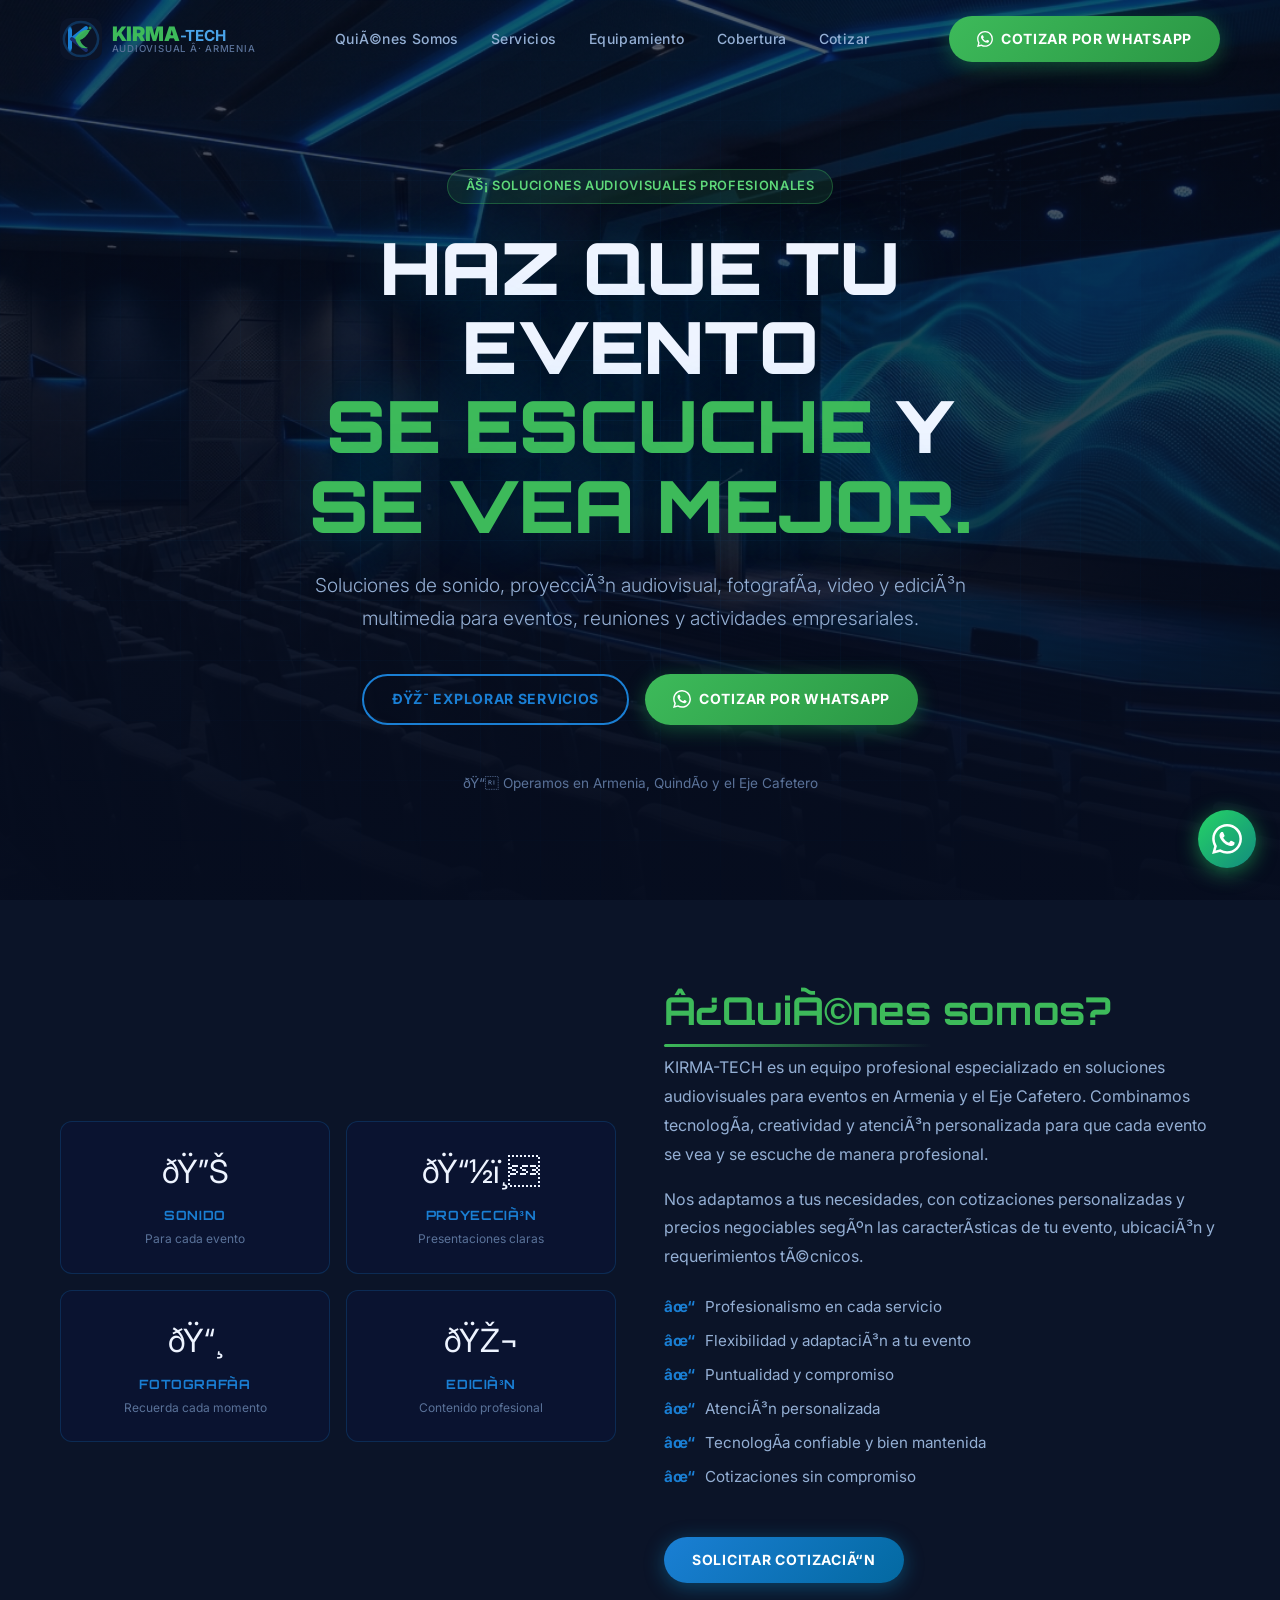
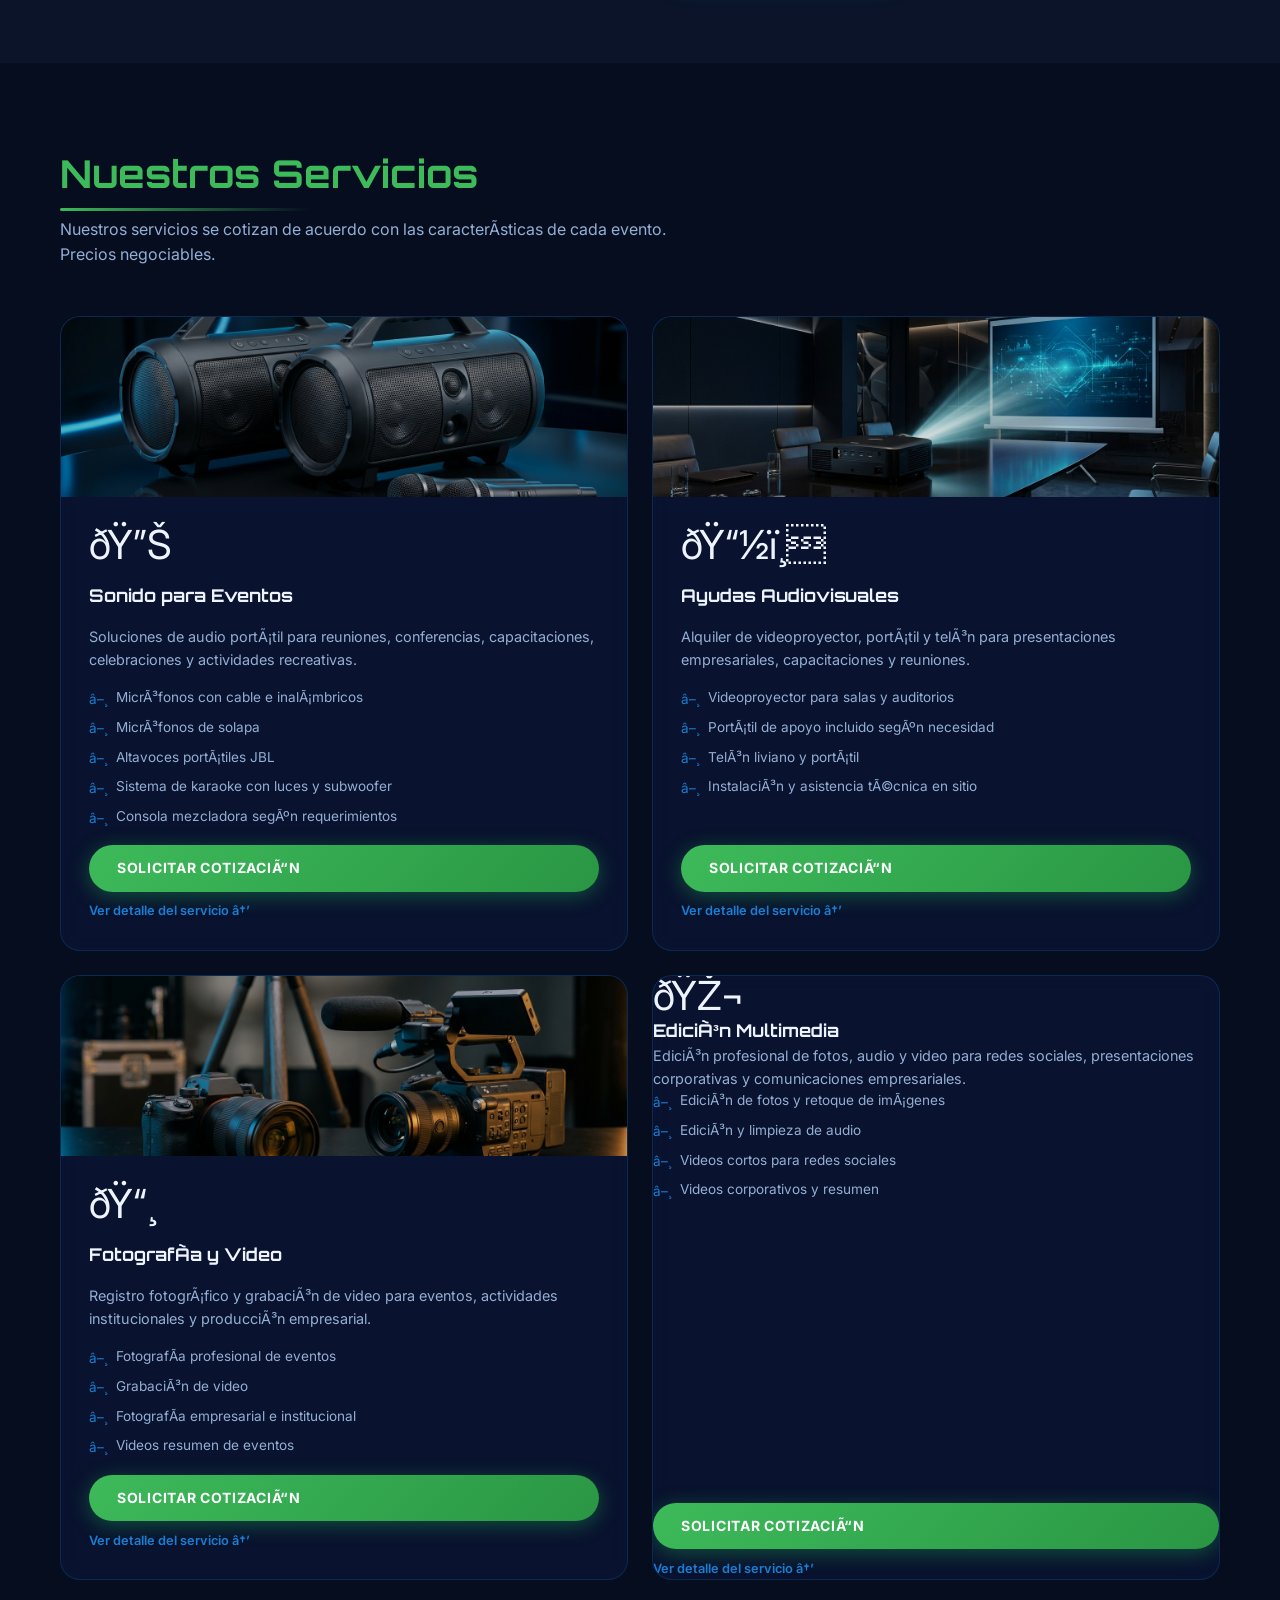
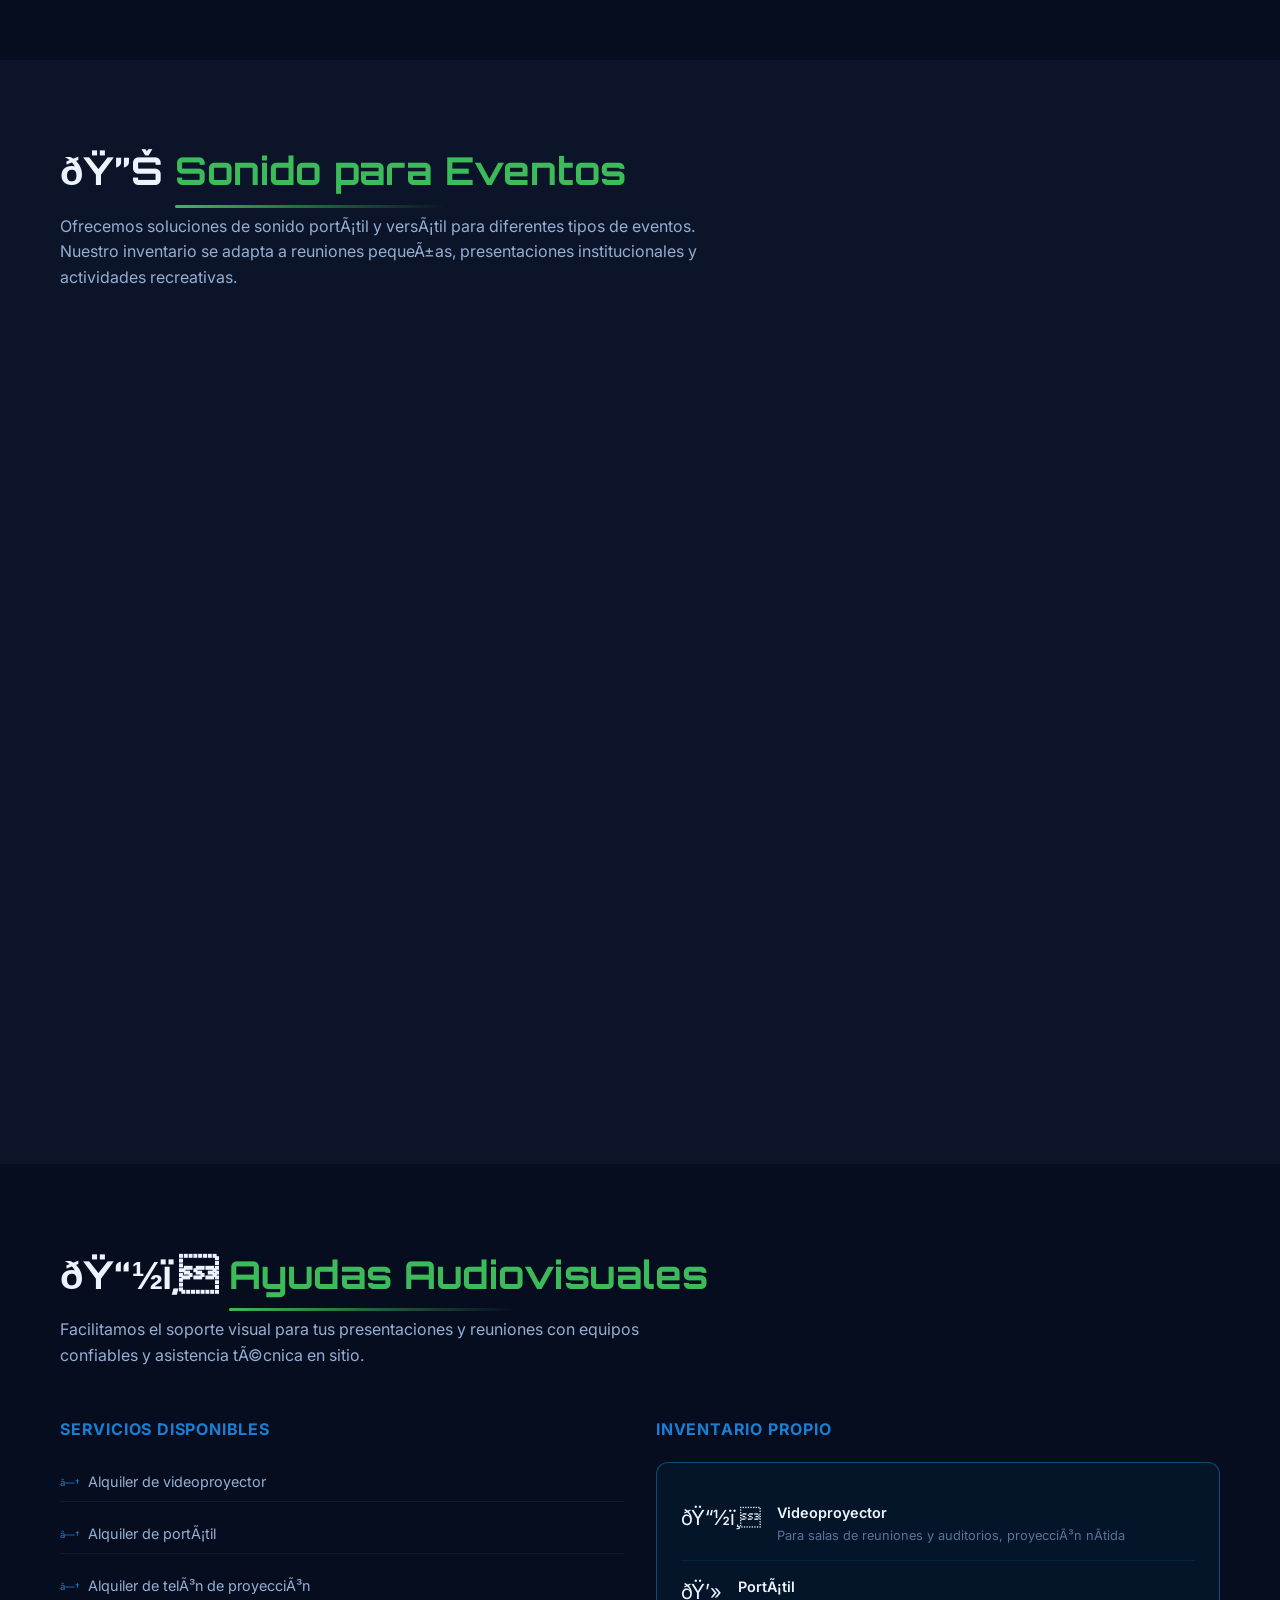
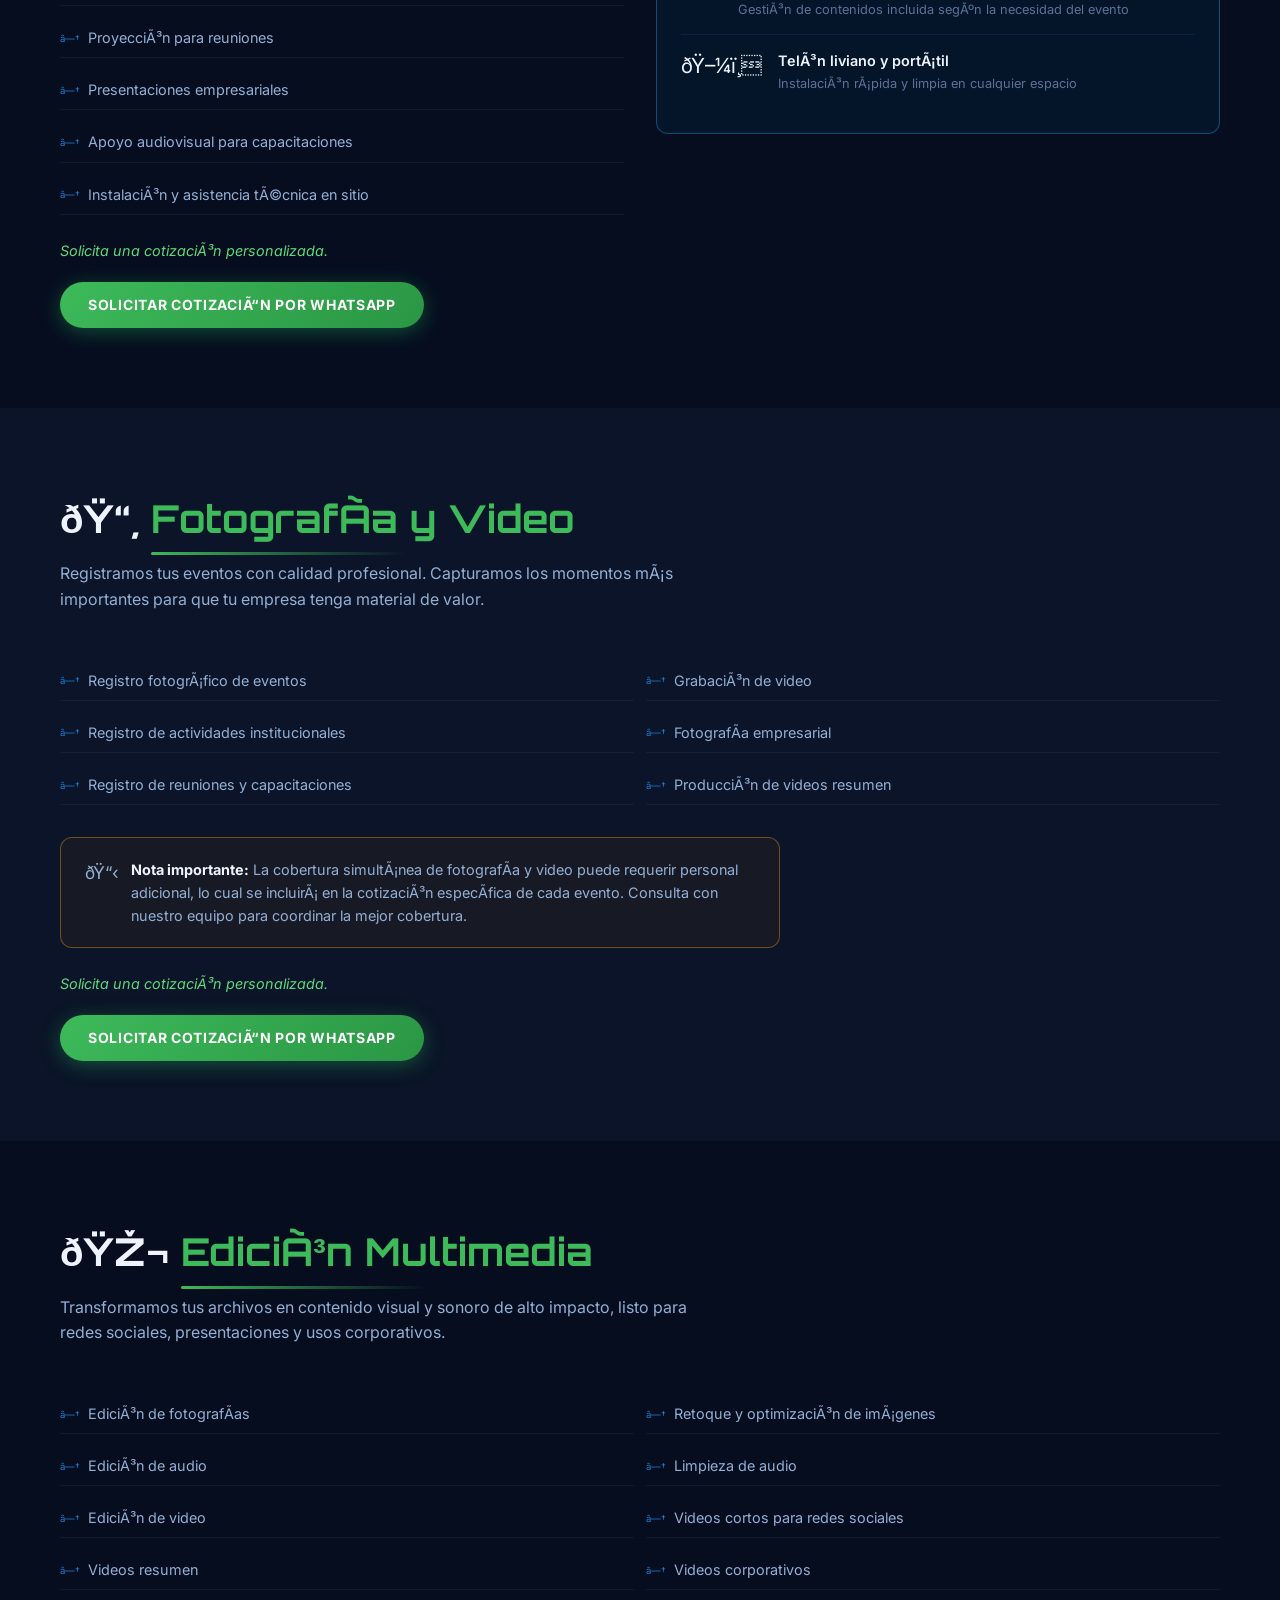
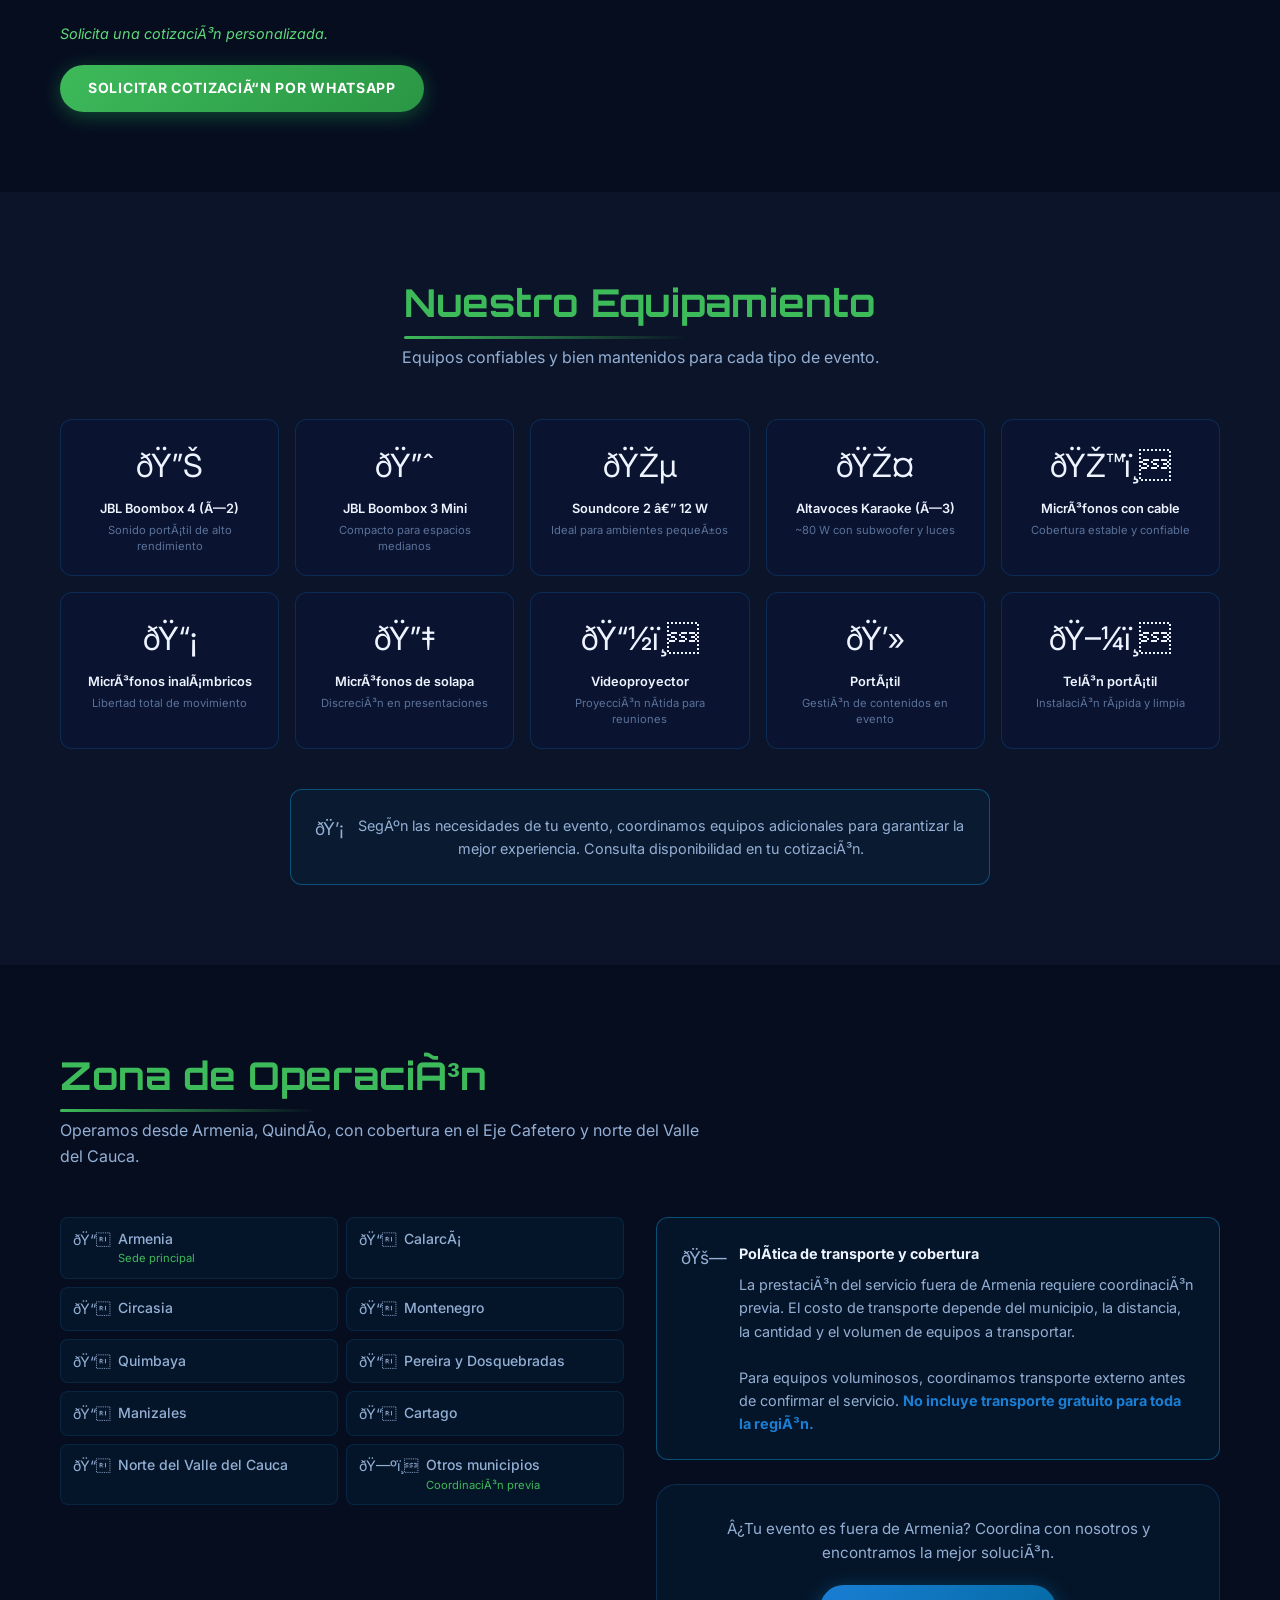
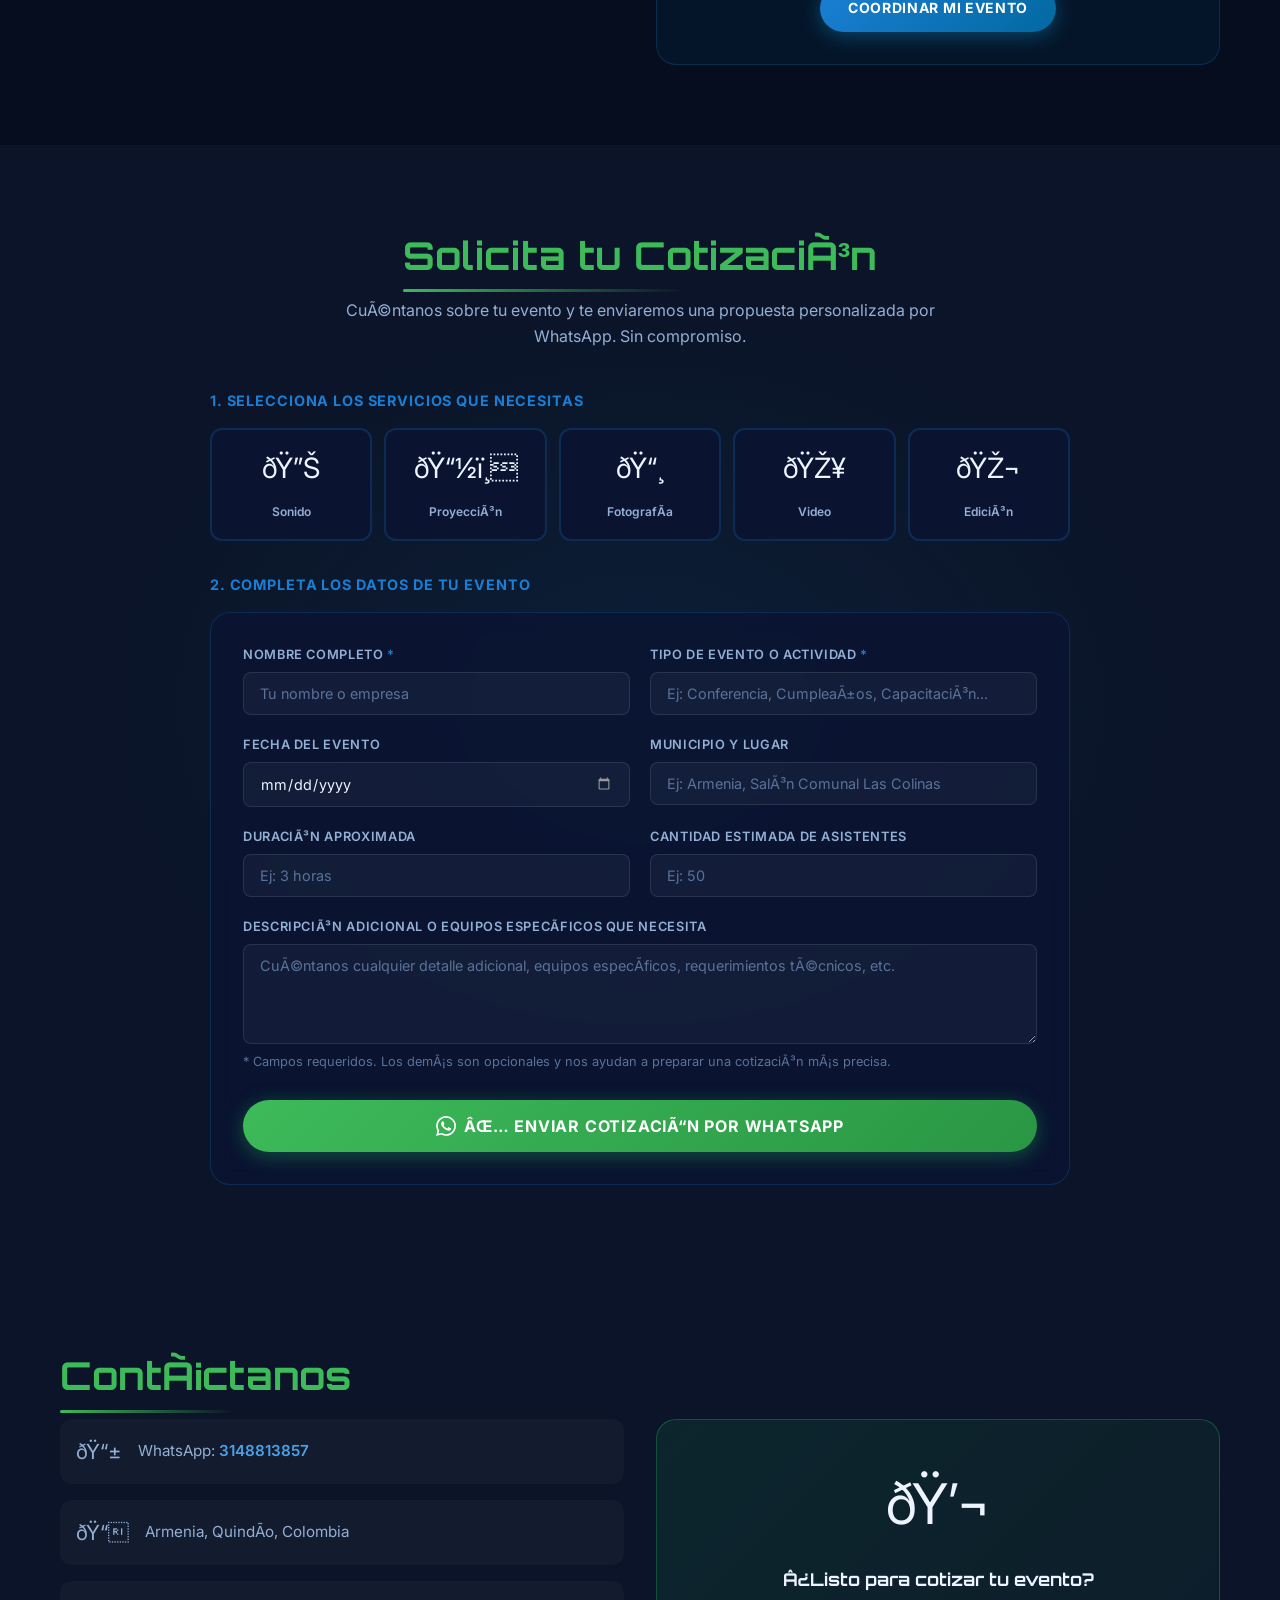
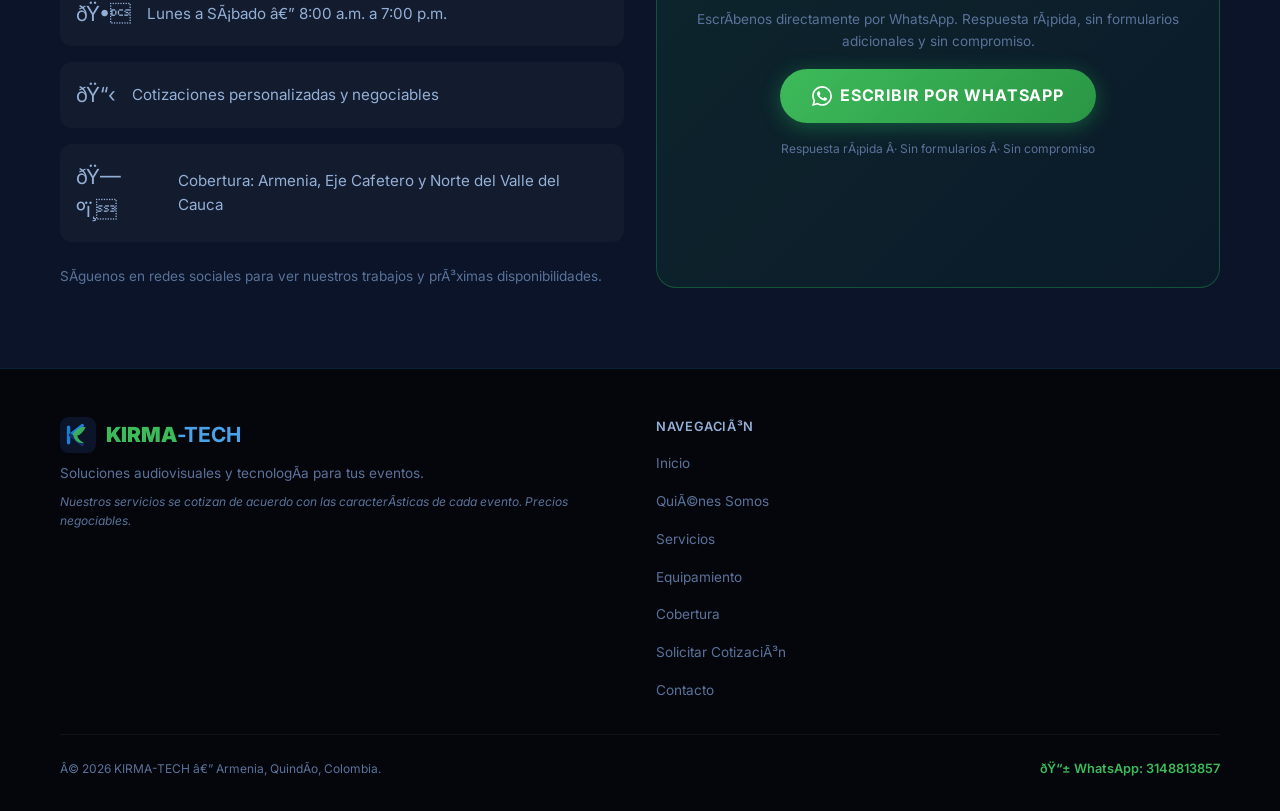
==== commit f5d11c76: "feat: identidad de marca oficial KIRMA + 5 imagenes generadas - Paleta de color oficial: azul navy #" ====
--- a/index.html
+++ b/index.html
@@ -1,18 +1,18 @@
-<!DOCTYPE html>
+﻿<!DOCTYPE html>
 <html lang="es">
 <head>
   <meta charset="UTF-8">
   <meta name="viewport" content="width=device-width, initial-scale=1.0">
-  <title>KIRMA-TECH | Soluciones Audiovisuales para Eventos — Armenia, Eje Cafetero</title>
-  <meta name="description" content="KIRMA-TECH: Sonido portátil, proyección audiovisual, fotografía, video y edición multimedia para eventos en Armenia, Quindío y el Eje Cafetero. Cotizaciones personalizadas.">
-  <meta name="keywords" content="sonido para eventos Armenia, alquiler proyector Armenia Quindío, fotografía eventos Eje Cafetero, edición video Armenia, karaoke eventos Quindío, ayudas audiovisuales Armenia, KIRMA-TECH">
+  <title>KIRMA-TECH | Soluciones Audiovisuales para Eventos â€” Armenia, Eje Cafetero</title>
+  <meta name="description" content="KIRMA-TECH: Sonido portÃ¡til, proyecciÃ³n audiovisual, fotografÃ­a, video y ediciÃ³n multimedia para eventos en Armenia, QuindÃ­o y el Eje Cafetero. Cotizaciones personalizadas.">
+  <meta name="keywords" content="sonido para eventos Armenia, alquiler proyector Armenia QuindÃ­o, fotografÃ­a eventos Eje Cafetero, ediciÃ³n video Armenia, karaoke eventos QuindÃ­o, ayudas audiovisuales Armenia, KIRMA-TECH">
   <meta name="author" content="KIRMA-TECH">
   <meta name="robots" content="index, follow">
   <link rel="canonical" href="https://kirma-tech.lat/">
   <meta property="og:url" content="https://kirma-tech.lat/">
   <meta property="og:type" content="website">
   <meta property="og:title" content="KIRMA-TECH | Soluciones Audiovisuales para Eventos">
-  <meta property="og:description" content="Sonido, proyección, fotografía, video y edición multimedia para eventos en Armenia y el Eje Cafetero. Cotizaciones personalizadas y negociables.">
+  <meta property="og:description" content="Sonido, proyecciÃ³n, fotografÃ­a, video y ediciÃ³n multimedia para eventos en Armenia y el Eje Cafetero. Cotizaciones personalizadas y negociables.">
   <meta property="og:locale" content="es_CO">
   <meta property="og:site_name" content="KIRMA-TECH">
   <link rel="preconnect" href="https://fonts.googleapis.com">
@@ -23,37 +23,54 @@
     "@context": "https://schema.org",
     "@type": "LocalBusiness",
     "name": "KIRMA-TECH",
-    "description": "Soluciones audiovisuales y tecnología para eventos: sonido portátil, proyección, fotografía, video y edición multimedia en Armenia, Quindío y el Eje Cafetero.",
-    "slogan": "Soluciones audiovisuales y tecnología para tus eventos.",
+    "description": "Soluciones audiovisuales y tecnologÃ­a para eventos: sonido portÃ¡til, proyecciÃ³n, fotografÃ­a, video y ediciÃ³n multimedia en Armenia, QuindÃ­o y el Eje Cafetero.",
+    "slogan": "Soluciones audiovisuales y tecnologÃ­a para tus eventos.",
     "telephone": "+573148813857",
     "address": {
       "@type": "PostalAddress",
       "addressLocality": "Armenia",
-      "addressRegion": "Quindío",
+      "addressRegion": "QuindÃ­o",
       "addressCountry": "CO"
     },
-    "areaServed": ["Armenia", "Calarcá", "Circasia", "Montenegro", "Quimbaya", "Pereira", "Dosquebradas", "Manizales", "Cartago", "Eje Cafetero", "Norte del Valle del Cauca"],
+    "areaServed": ["Armenia", "CalarcÃ¡", "Circasia", "Montenegro", "Quimbaya", "Pereira", "Dosquebradas", "Manizales", "Cartago", "Eje Cafetero", "Norte del Valle del Cauca"],
     "openingHours": "Mo-Sa 08:00-19:00",
     "url": "https://kirma-tech.lat/"
   }
   </script>
   <style>
     :root {
-      --bg-primary: #080b12;
-      --bg-secondary: #0d1120;
-      --bg-card: rgba(15, 20, 35, 0.85);
-      --accent-blue: #0ea5e9;
-      --accent-blue-light: #38bdf8;
-      --accent-green: #22c55e;
-      --accent-green-dark: #16a34a;
+      /* â”€â”€ Paleta oficial KIRMA-TECH â”€â”€ */
+      --brand-navy: #1a2d6b;
+      --brand-blue: #1a7fd4;
+      --brand-blue-light: #4aa3e8;
+      --brand-green: #3dba5a;
+      --brand-green-dark: #2a9644;
+      --brand-green-light: #5ed87a;
+
+      /* â”€â”€ Fondos dark â”€â”€ */
+      --bg-primary: #060d1f;
+      --bg-secondary: #0b1428;
+      --bg-card: rgba(10, 20, 50, 0.82);
+
+      /* â”€â”€ Accentos â”€â”€ */
+      --accent-blue: var(--brand-blue);
+      --accent-blue-light: var(--brand-blue-light);
+      --accent-green: var(--brand-green);
+      --accent-green-dark: var(--brand-green-dark);
       --accent-amber: #f59e0b;
-      --text-primary: #f0f4ff;
-      --text-secondary: #94a3b8;
-      --text-muted: #64748b;
-      --border-color: rgba(14, 165, 233, 0.2);
-      --border-hover: rgba(14, 165, 233, 0.6);
-      --shadow-blue: 0 0 30px rgba(14, 165, 233, 0.15);
-      --shadow-blue-strong: 0 0 50px rgba(14, 165, 233, 0.3);
+
+      /* â”€â”€ Texto â”€â”€ */
+      --text-primary: #eef4ff;
+      --text-secondary: #94afd4;
+      --text-muted: #5a7299;
+
+      /* â”€â”€ Bordes y sombras â”€â”€ */
+      --border-color: rgba(26, 127, 212, 0.22);
+      --border-hover: rgba(61, 186, 90, 0.6);
+      --shadow-blue: 0 0 30px rgba(26, 127, 212, 0.18);
+      --shadow-blue-strong: 0 0 50px rgba(26, 127, 212, 0.32);
+      --shadow-green: 0 0 30px rgba(61, 186, 90, 0.2);
+
       --radius-sm: 8px;
       --radius-md: 12px;
       --radius-lg: 20px;
@@ -94,7 +111,7 @@
       margin-bottom: 0.75rem;
     }
 
-    .section-heading span { color: var(--accent-blue); }
+    .section-heading span { color: var(--brand-green); }
 
     .section-subheading {
       font-size: 1rem;
@@ -114,11 +131,11 @@
       left: 0;
       width: 60%;
       height: 3px;
-      background: linear-gradient(90deg, var(--accent-blue), transparent);
+      background: linear-gradient(90deg, var(--brand-green), transparent);
       border-radius: 2px;
     }
 
-    /* ───── BUTTONS ───── */
+    /* â”€â”€â”€â”€â”€ BUTTONS â”€â”€â”€â”€â”€ */
     .btn {
       display: inline-flex;
       align-items: center;
@@ -164,7 +181,7 @@
       font-size: 1rem;
     }
 
-    /* ───── CARDS ───── */
+    /* â”€â”€â”€â”€â”€ CARDS â”€â”€â”€â”€â”€ */
     .card {
       background: var(--bg-card);
       border: 1px solid var(--border-color);
@@ -205,12 +222,12 @@
 
     .pricing-note {
       font-style: italic;
-      color: var(--accent-blue-light);
+      color: var(--brand-green-light);
       font-size: 0.9rem;
       margin: 1.25rem 0;
     }
 
-    /* ───── NAVBAR ───── */
+    /* â”€â”€â”€â”€â”€ NAVBAR â”€â”€â”€â”€â”€ */
     .navbar {
       position: fixed;
       top: 0; left: 0; right: 0;
@@ -233,16 +250,38 @@
     }
 
     .nav-logo {
-      font-family: 'Orbitron', sans-serif;
-      font-weight: 800;
-      font-size: 1.3rem;
+      display: flex;
+      align-items: center;
+      gap: 0.6rem;
+      text-decoration: none;
+    }
+    .nav-logo-img {
+      height: 44px;
+      width: auto;
+      display: block;
+      filter: drop-shadow(0 0 8px rgba(61,186,90,0.35));
+    }
+    .nav-logo-text {
+      display: flex;
+      flex-direction: column;
+      line-height: 1;
+    }
+    .nav-logo-brand {
+      font-family: 'Inter', sans-serif;
+      font-weight: 900;
+      font-size: 1.25rem;
+      letter-spacing: -0.01em;
       color: var(--text-primary);
-      display: flex;
-      align-items: center;
-      gap: 0.4rem;
-    }
-    .nav-logo .logo-icon { color: var(--accent-blue); font-size: 1.1rem; }
-    .nav-logo span { color: var(--accent-blue); }
+    }
+    .nav-logo-brand .brand-k { color: var(--brand-green); }
+    .nav-logo-brand .brand-tech { color: var(--brand-blue-light); font-weight: 700; font-size: 0.95rem; }
+    .nav-logo-sub {
+      font-size: 0.6rem;
+      font-weight: 500;
+      color: var(--text-muted);
+      text-transform: uppercase;
+      letter-spacing: 0.08em;
+    }
 
     .nav-links {
       display: none;
@@ -320,7 +359,7 @@
       .hamburger { display: none; }
     }
 
-    /* ───── HERO ───── */
+    /* â”€â”€â”€â”€â”€ HERO â”€â”€â”€â”€â”€ */
     .hero {
       position: relative;
       min-height: 100vh;
@@ -336,17 +375,16 @@
       position: absolute;
       inset: 0;
       background:
-        radial-gradient(ellipse 80% 60% at 50% 40%, rgba(14, 165, 233, 0.12) 0%, transparent 65%),
-        radial-gradient(ellipse 50% 40% at 20% 80%, rgba(14, 165, 233, 0.06) 0%, transparent 55%),
-        var(--bg-primary);
+        linear-gradient(to bottom, rgba(6,13,31,0.65) 0%, rgba(6,13,31,0.80) 55%, rgba(6,13,31,0.98) 100%),
+        url('assets/hero-bg.jpg') center center / cover no-repeat;
     }
 
     .hero-grid {
       position: absolute;
       inset: 0;
       background-image:
-        linear-gradient(rgba(14, 165, 233, 0.07) 1px, transparent 1px),
-        linear-gradient(90deg, rgba(14, 165, 233, 0.07) 1px, transparent 1px);
+        linear-gradient(rgba(26, 127, 212, 0.07) 1px, transparent 1px),
+        linear-gradient(90deg, rgba(26, 127, 212, 0.07) 1px, transparent 1px);
       background-size: 60px 60px;
       mask-image: radial-gradient(ellipse 80% 70% at 50% 50%, black 0%, transparent 80%);
     }
@@ -362,13 +400,13 @@
       display: inline-flex;
       align-items: center;
       gap: 0.5rem;
-      background: rgba(14, 165, 233, 0.12);
-      border: 1px solid rgba(14, 165, 233, 0.3);
+      background: rgba(61, 186, 90, 0.12);
+      border: 1px solid rgba(61, 186, 90, 0.35);
       border-radius: var(--radius-pill);
       padding: 0.4rem 1.1rem;
       font-size: 0.8rem;
       font-weight: 600;
-      color: var(--accent-blue-light);
+      color: var(--brand-green-light);
       letter-spacing: 0.05em;
       margin-bottom: 1.5rem;
       text-transform: uppercase;
@@ -383,7 +421,7 @@
       margin-bottom: 1.5rem;
       text-shadow: 0 0 60px rgba(14, 165, 233, 0.3);
     }
-    .hero-title .highlight { color: var(--accent-blue); }
+    .hero-title .highlight { color: var(--brand-green); }
 
     .hero-subtitle {
       font-size: clamp(1rem, 2.5vw, 1.2rem);
@@ -411,7 +449,7 @@
       margin-top: 1rem;
     }
 
-    /* ───── NOSOTROS ───── */
+    /* â”€â”€â”€â”€â”€ NOSOTROS â”€â”€â”€â”€â”€ */
     .nosotros-grid {
       display: grid;
       gap: 3rem;
@@ -462,13 +500,13 @@
       color: var(--text-secondary);
     }
     .value-item::before {
-      content: '✓';
+      content: 'âœ“';
       color: var(--accent-blue);
       font-weight: 700;
       flex-shrink: 0;
     }
 
-    /* ───── SERVICIOS ───── */
+    /* â”€â”€â”€â”€â”€ SERVICIOS â”€â”€â”€â”€â”€ */
     .servicios-grid {
       display: grid;
       gap: 1.5rem;
@@ -481,17 +519,37 @@
       background: var(--bg-card);
       border: 1px solid var(--border-color);
       border-radius: var(--radius-lg);
-      padding: 2rem;
+      padding: 0;
       display: flex;
       flex-direction: column;
-      gap: 1rem;
+      gap: 0;
       transition: var(--transition);
       backdrop-filter: blur(10px);
+      overflow: hidden;
     }
     .service-card:hover {
       border-color: var(--border-hover);
       box-shadow: var(--shadow-blue-strong);
       transform: translateY(-6px);
+    }
+    .service-card-img {
+      width: 100%;
+      height: 180px;
+      object-fit: cover;
+      display: block;
+      filter: brightness(0.85) saturate(1.1);
+      transition: var(--transition);
+    }
+    .service-card:hover .service-card-img {
+      filter: brightness(1) saturate(1.3);
+      transform: scale(1.03);
+    }
+    .service-card-body {
+      padding: 1.75rem;
+      display: flex;
+      flex-direction: column;
+      gap: 1rem;
+      flex: 1;
     }
 
     .service-icon {
@@ -526,7 +584,7 @@
       color: var(--text-secondary);
     }
     .feature-item::before {
-      content: '▸';
+      content: 'â–¸';
       color: var(--accent-blue);
       flex-shrink: 0;
       margin-top: 0.1rem;
@@ -551,7 +609,7 @@
     }
     .link-detail:hover { color: var(--accent-blue-light); gap: 0.5rem; }
 
-    /* ───── DETAIL SECTIONS ───── */
+    /* â”€â”€â”€â”€â”€ DETAIL SECTIONS â”€â”€â”€â”€â”€ */
     .detail-section { background: var(--bg-secondary); }
     .detail-section:nth-child(even) { background: var(--bg-primary); }
 
@@ -578,7 +636,7 @@
       border-bottom: 1px solid rgba(255,255,255,0.05);
     }
     .services-list-grid li::before {
-      content: '◆';
+      content: 'â—†';
       color: var(--accent-blue);
       font-size: 0.6rem;
       flex-shrink: 0;
@@ -602,7 +660,7 @@
     }
     .inv-desc { font-size: 0.8rem; color: var(--text-muted); }
 
-    /* ───── EQUIPAMIENTO ───── */
+    /* â”€â”€â”€â”€â”€ EQUIPAMIENTO â”€â”€â”€â”€â”€ */
     .equipo-grid {
       display: grid;
       grid-template-columns: repeat(2, 1fr);
@@ -628,7 +686,7 @@
     .equipo-card .e-name { font-size: 0.8rem; font-weight: 600; color: var(--text-primary); margin-bottom: 0.25rem; }
     .equipo-card .e-desc { font-size: 0.7rem; color: var(--text-muted); line-height: 1.4; }
 
-    /* ───── COBERTURA ───── */
+    /* â”€â”€â”€â”€â”€ COBERTURA â”€â”€â”€â”€â”€ */
     .cobertura-grid {
       display: grid;
       gap: 2rem;
@@ -658,9 +716,9 @@
     .city-item:hover { border-color: rgba(14, 165, 233, 0.4); color: var(--text-primary); }
     .city-item .city-pin { font-size: 0.9rem; flex-shrink: 0; }
     .city-name { font-weight: 500; }
-    .city-label { font-size: 0.7rem; color: var(--accent-blue); display: block; }
-
-    /* ───── COTIZACIÓN ───── */
+    .city-label { font-size: 0.7rem; color: var(--brand-green); display: block; }
+
+    /* â”€â”€â”€â”€â”€ COTIZACIÃ“N â”€â”€â”€â”€â”€ */
     .cotizar-bg {
       background:
         radial-gradient(ellipse 60% 50% at 50% 50%, rgba(14, 165, 233, 0.08) 0%, transparent 70%),
@@ -692,13 +750,13 @@
     }
     .service-toggle:hover { border-color: var(--border-hover); }
     .service-toggle.selected {
-      border-color: var(--accent-blue);
-      background: rgba(14, 165, 233, 0.12);
-      box-shadow: 0 0 20px rgba(14, 165, 233, 0.2);
+      border-color: var(--brand-green);
+      background: rgba(61, 186, 90, 0.10);
+      box-shadow: 0 0 20px rgba(61, 186, 90, 0.2);
     }
     .service-toggle .toggle-icon { font-size: 1.75rem; display: block; margin-bottom: 0.4rem; }
     .service-toggle .toggle-name { font-size: 0.75rem; font-weight: 600; color: var(--text-secondary); }
-    .service-toggle.selected .toggle-name { color: var(--accent-blue); }
+    .service-toggle.selected .toggle-name { color: var(--brand-green); }
 
     .form-card {
       background: var(--bg-card);
@@ -741,7 +799,7 @@
     }
     .form-input:focus, .form-textarea:focus {
       outline: none;
-      border-color: var(--accent-blue);
+      border-color: var(--brand-green);
       background: rgba(14, 165, 233, 0.05);
       box-shadow: 0 0 0 3px rgba(14, 165, 233, 0.1);
     }
@@ -760,7 +818,7 @@
 
     .form-note { font-size: 0.8rem; color: var(--text-muted); margin-top: 0.5rem; }
 
-    /* ───── CONTACTO ───── */
+    /* â”€â”€â”€â”€â”€ CONTACTO â”€â”€â”€â”€â”€ */
     .contacto-grid {
       display: grid;
       gap: 2rem;
@@ -801,7 +859,7 @@
     }
     .wa-cta-card p { font-size: 0.85rem; color: var(--text-muted); }
 
-    /* ───── FOOTER ───── */
+    /* â”€â”€â”€â”€â”€ FOOTER â”€â”€â”€â”€â”€ */
     footer {
       background: rgba(5, 7, 12, 0.98);
       border-top: 1px solid var(--border-color);
@@ -816,13 +874,20 @@
       .footer-inner { grid-template-columns: 1fr 1fr; }
     }
     .footer-logo {
-      font-family: 'Orbitron', sans-serif;
-      font-size: 1.2rem;
-      font-weight: 800;
+      display: flex;
+      align-items: center;
+      gap: 0.6rem;
+      margin-bottom: 0.6rem;
+    }
+    .footer-logo-text {
+      font-family: 'Inter', sans-serif;
+      font-weight: 900;
+      font-size: 1.3rem;
       color: var(--text-primary);
-      margin-bottom: 0.5rem;
-    }
-    .footer-logo span { color: var(--accent-blue); }
+      letter-spacing: -0.01em;
+    }
+    .footer-logo-text .flt-k { color: var(--brand-green); }
+    .footer-logo-text .flt-tech { color: var(--brand-blue-light); font-weight: 700; }
     .footer-tagline { font-size: 0.85rem; color: var(--text-muted); margin-bottom: 0.5rem; }
     .footer-note { font-size: 0.75rem; color: var(--text-muted); font-style: italic; }
     .footer-links { display: flex; flex-wrap: wrap; gap: 1rem; align-items: flex-start; }
@@ -843,7 +908,7 @@
     }
     .footer-bottom p { font-size: 0.75rem; color: var(--text-muted); }
 
-    /* ───── FLOATING WHATSAPP ───── */
+    /* â”€â”€â”€â”€â”€ FLOATING WHATSAPP â”€â”€â”€â”€â”€ */
     .float-wa {
       position: fixed;
       bottom: 2rem;
@@ -892,7 +957,7 @@
       50% { box-shadow: 0 4px 35px rgba(37, 211, 102, 0.8), 0 0 0 10px rgba(37, 211, 102, 0.1); }
     }
 
-    /* ───── ANIMATIONS ───── */
+    /* â”€â”€â”€â”€â”€ ANIMATIONS â”€â”€â”€â”€â”€ */
     .fade-in {
       opacity: 0;
       transform: translateY(28px);
@@ -904,9 +969,9 @@
     .fade-in-delay-2 { transition-delay: 0.2s; }
     .fade-in-delay-3 { transition-delay: 0.3s; }
 
-    /* ───── HELPERS ───── */
+    /* â”€â”€â”€â”€â”€ HELPERS â”€â”€â”€â”€â”€ */
     .text-center { text-align: center; }
-    .text-blue { color: var(--accent-blue); }
+    .text-blue { color: var(--brand-blue); }
     .mt-1 { margin-top: 0.5rem; }
     .mt-2 { margin-top: 1rem; }
     .mt-3 { margin-top: 1.5rem; }
@@ -919,14 +984,36 @@
 </head>
 <body>
 
-<!-- ══════════════ NAVBAR ══════════════ -->
+<!-- â•â•â•â•â•â•â•â•â•â•â•â•â•â• NAVBAR â•â•â•â•â•â•â•â•â•â•â•â•â•â• -->
 <nav class="navbar" id="navbar">
   <div class="container">
     <a href="#inicio" class="nav-logo">
-      <span class="logo-icon">⚡</span>KIRMA<span>-TECH</span>
-    </a>
+    <!-- Logo SVG KIRMA-TECH basado en identidad de marca -->
+    <svg width="42" height="42" viewBox="0 0 42 42" fill="none" xmlns="http://www.w3.org/2000/svg" aria-label="Logo KIRMA-TECH">
+      <!-- Fondo redondeado -->
+      <rect width="42" height="42" rx="10" fill="#0b1428"/>
+      <!-- Arco azul exterior -->
+      <path d="M21 4 A17 17 0 1 1 20.99 4Z" stroke="#1a7fd4" stroke-width="2.5" fill="none" opacity="0.3"/>
+      <!-- K izquierda - trazo vertical -->
+      <rect x="8" y="10" width="4" height="22" rx="2" fill="#1a7fd4"/>
+      <!-- K trazo diagonal superior -->
+      <path d="M12 21 L26 10" stroke="#1a7fd4" stroke-width="4" stroke-linecap="round"/>
+      <!-- K trazo diagonal inferior -->
+      <path d="M12 21 L26 32" stroke="#1a2d6b" stroke-width="4" stroke-linecap="round"/>
+      <!-- Hoja verde sobre la K -->
+      <path d="M15 20 Q22 10 30 12 Q26 20 20 22 Q22 28 28 30 Q18 32 15 20Z" fill="#3dba5a" opacity="0.92"/>
+      <!-- Puntitos circuito -->
+      <circle cx="10" cy="10" r="1.5" fill="#1a7fd4" opacity="0.7"/>
+      <circle cx="10" cy="32" r="1.5" fill="#1a7fd4" opacity="0.7"/>
+      <circle cx="30" cy="10" r="1.5" fill="#3dba5a" opacity="0.7"/>
+    </svg>
+    <div class="nav-logo-text">
+      <span class="nav-logo-brand"><span class="brand-k">KIRMA</span><span class="brand-tech">-TECH</span></span>
+      <span class="nav-logo-sub">Audiovisual Â· Armenia</span>
+    </div>
+  </a>
     <ul class="nav-links">
-      <li><a href="#nosotros">Quiénes Somos</a></li>
+      <li><a href="#nosotros">QuiÃ©nes Somos</a></li>
       <li><a href="#servicios">Servicios</a></li>
       <li><a href="#equipamiento">Equipamiento</a></li>
       <li><a href="#cobertura">Cobertura</a></li>
@@ -936,7 +1023,7 @@
       <svg width="16" height="16" viewBox="0 0 24 24" fill="currentColor"><path d="M17.472 14.382c-.297-.149-1.758-.867-2.03-.967-.273-.099-.471-.148-.67.15-.197.297-.767.966-.94 1.164-.173.199-.347.223-.644.075-.297-.15-1.255-.463-2.39-1.475-.883-.788-1.48-1.761-1.653-2.059-.173-.297-.018-.458.13-.606.134-.133.298-.347.446-.52.149-.174.198-.298.298-.497.099-.198.05-.371-.025-.52-.075-.149-.669-1.612-.916-2.207-.242-.579-.487-.5-.669-.51-.173-.008-.371-.01-.57-.01-.198 0-.52.074-.792.372-.272.297-1.04 1.016-1.04 2.479 0 1.462 1.065 2.875 1.213 3.074.149.198 2.096 3.2 5.077 4.487.709.306 1.262.489 1.694.625.712.227 1.36.195 1.871.118.571-.085 1.758-.719 2.006-1.413.248-.694.248-1.289.173-1.413-.074-.124-.272-.198-.57-.347m-5.421 7.403h-.004a9.87 9.87 0 01-5.031-1.378l-.361-.214-3.741.982.998-3.648-.235-.374a9.86 9.86 0 01-1.51-5.26c.001-5.45 4.436-9.884 9.888-9.884 2.64 0 5.122 1.03 6.988 2.898a9.825 9.825 0 012.893 6.994c-.003 5.45-4.437 9.884-9.885 9.884m8.413-18.297A11.815 11.815 0 0012.05 0C5.495 0 .16 5.335.157 11.892c0 2.096.547 4.142 1.588 5.945L.057 24l6.305-1.654a11.882 11.882 0 005.683 1.448h.005c6.554 0 11.89-5.335 11.893-11.893a11.821 11.821 0 00-3.48-8.413z"/></svg>
       COTIZAR POR WHATSAPP
     </a>
-    <button class="hamburger" id="hamburger" aria-label="Menú">
+    <button class="hamburger" id="hamburger" aria-label="MenÃº">
       <span></span><span></span><span></span>
     </button>
   </div>
@@ -944,8 +1031,8 @@
 
 <!-- Mobile Drawer -->
 <div class="mobile-drawer" id="mobileDrawer">
-  <button class="drawer-close" id="drawerClose" aria-label="Cerrar menú">✕</button>
-  <a href="#nosotros" class="drawer-link">Quiénes Somos</a>
+  <button class="drawer-close" id="drawerClose" aria-label="Cerrar menÃº">âœ•</button>
+  <a href="#nosotros" class="drawer-link">QuiÃ©nes Somos</a>
   <a href="#servicios" class="drawer-link">Servicios</a>
   <a href="#equipamiento" class="drawer-link">Equipamiento</a>
   <a href="#cobertura" class="drawer-link">Cobertura</a>
@@ -955,150 +1042,159 @@
   </a>
 </div>
 
-<!-- ══════════════ HERO ══════════════ -->
+<!-- â•â•â•â•â•â•â•â•â•â•â•â•â•â• HERO â•â•â•â•â•â•â•â•â•â•â•â•â•â• -->
 <section class="hero" id="inicio">
   <div class="hero-bg"></div>
   <div class="hero-grid"></div>
   <div class="hero-content">
-    <div class="hero-badge fade-in">⚡ Soluciones Audiovisuales Profesionales</div>
+    <div class="hero-badge fade-in">âš¡ Soluciones Audiovisuales Profesionales</div>
     <h1 class="hero-title fade-in fade-in-delay-1">
       HAZ QUE TU EVENTO<br>
       <span class="highlight">SE ESCUCHE</span> Y<br>
       <span class="highlight">SE VEA MEJOR.</span>
     </h1>
     <p class="hero-subtitle fade-in fade-in-delay-2">
-      Soluciones de sonido, proyección audiovisual, fotografía, video y edición multimedia para eventos, reuniones y actividades empresariales.
+      Soluciones de sonido, proyecciÃ³n audiovisual, fotografÃ­a, video y ediciÃ³n multimedia para eventos, reuniones y actividades empresariales.
     </p>
     <div class="hero-buttons fade-in fade-in-delay-3">
-      <a href="#servicios" class="btn btn-outline">🎯 EXPLORAR SERVICIOS</a>
+      <a href="#servicios" class="btn btn-outline">ðŸŽ¯ EXPLORAR SERVICIOS</a>
       <a href="https://wa.me/573148813857" target="_blank" rel="noopener" class="btn btn-green">
         <svg width="18" height="18" viewBox="0 0 24 24" fill="currentColor"><path d="M17.472 14.382c-.297-.149-1.758-.867-2.03-.967-.273-.099-.471-.148-.67.15-.197.297-.767.966-.94 1.164-.173.199-.347.223-.644.075-.297-.15-1.255-.463-2.39-1.475-.883-.788-1.48-1.761-1.653-2.059-.173-.297-.018-.458.13-.606.134-.133.298-.347.446-.52.149-.174.198-.298.298-.497.099-.198.05-.371-.025-.52-.075-.149-.669-1.612-.916-2.207-.242-.579-.487-.5-.669-.51-.173-.008-.371-.01-.57-.01-.198 0-.52.074-.792.372-.272.297-1.04 1.016-1.04 2.479 0 1.462 1.065 2.875 1.213 3.074.149.198 2.096 3.2 5.077 4.487.709.306 1.262.489 1.694.625.712.227 1.36.195 1.871.118.571-.085 1.758-.719 2.006-1.413.248-.694.248-1.289.173-1.413-.074-.124-.272-.198-.57-.347m-5.421 7.403h-.004a9.87 9.87 0 01-5.031-1.378l-.361-.214-3.741.982.998-3.648-.235-.374a9.86 9.86 0 01-1.51-5.26c.001-5.45 4.436-9.884 9.888-9.884 2.64 0 5.122 1.03 6.988 2.898a9.825 9.825 0 012.893 6.994c-.003 5.45-4.437 9.884-9.885 9.884m8.413-18.297A11.815 11.815 0 0012.05 0C5.495 0 .16 5.335.157 11.892c0 2.096.547 4.142 1.588 5.945L.057 24l6.305-1.654a11.882 11.882 0 005.683 1.448h.005c6.554 0 11.89-5.335 11.893-11.893a11.821 11.821 0 00-3.48-8.413z"/></svg>
         COTIZAR POR WHATSAPP
       </a>
     </div>
-    <p class="hero-location fade-in">📍 Operamos en Armenia, Quindío y el Eje Cafetero</p>
+    <p class="hero-location fade-in">ðŸ“ Operamos en Armenia, QuindÃ­o y el Eje Cafetero</p>
   </div>
 </section>
 
-<!-- ══════════════ NOSOTROS ══════════════ -->
+<!-- â•â•â•â•â•â•â•â•â•â•â•â•â•â• NOSOTROS â•â•â•â•â•â•â•â•â•â•â•â•â•â• -->
 <section id="nosotros" style="background: var(--bg-secondary);">
   <div class="container">
     <div class="nosotros-grid">
       <div class="fade-in">
         <div class="nosotros-stats">
           <div class="stat-card">
-            <div class="stat-icon">🔊</div>
+            <div class="stat-icon">ðŸ”Š</div>
             <div class="stat-name">Sonido</div>
             <div class="stat-label">Para cada evento</div>
           </div>
           <div class="stat-card">
-            <div class="stat-icon">📽️</div>
-            <div class="stat-name">Proyección</div>
+            <div class="stat-icon">ðŸ“½ï¸</div>
+            <div class="stat-name">ProyecciÃ³n</div>
             <div class="stat-label">Presentaciones claras</div>
           </div>
           <div class="stat-card">
-            <div class="stat-icon">📸</div>
-            <div class="stat-name">Fotografía</div>
+            <div class="stat-icon">ðŸ“¸</div>
+            <div class="stat-name">FotografÃ­a</div>
             <div class="stat-label">Recuerda cada momento</div>
           </div>
           <div class="stat-card">
-            <div class="stat-icon">🎬</div>
-            <div class="stat-name">Edición</div>
+            <div class="stat-icon">ðŸŽ¬</div>
+            <div class="stat-name">EdiciÃ³n</div>
             <div class="stat-label">Contenido profesional</div>
           </div>
         </div>
       </div>
       <div class="fade-in fade-in-delay-1">
-        <h2 class="section-heading"><span class="underline-blue">¿Quiénes somos?</span></h2>
+        <h2 class="section-heading"><span class="underline-blue">Â¿QuiÃ©nes somos?</span></h2>
         <p style="color: var(--text-secondary); margin-bottom:1rem; line-height:1.8;">
-          KIRMA-TECH es un equipo profesional especializado en soluciones audiovisuales para eventos en Armenia y el Eje Cafetero. Combinamos tecnología, creatividad y atención personalizada para que cada evento se vea y se escuche de manera profesional.
+          KIRMA-TECH es un equipo profesional especializado en soluciones audiovisuales para eventos en Armenia y el Eje Cafetero. Combinamos tecnologÃ­a, creatividad y atenciÃ³n personalizada para que cada evento se vea y se escuche de manera profesional.
         </p>
         <p style="color: var(--text-secondary); margin-bottom:1.5rem; line-height:1.8;">
-          Nos adaptamos a tus necesidades, con cotizaciones personalizadas y precios negociables según las características de tu evento, ubicación y requerimientos técnicos.
+          Nos adaptamos a tus necesidades, con cotizaciones personalizadas y precios negociables segÃºn las caracterÃ­sticas de tu evento, ubicaciÃ³n y requerimientos tÃ©cnicos.
         </p>
         <div class="nosotros-values">
           <div class="value-item">Profesionalismo en cada servicio</div>
-          <div class="value-item">Flexibilidad y adaptación a tu evento</div>
+          <div class="value-item">Flexibilidad y adaptaciÃ³n a tu evento</div>
           <div class="value-item">Puntualidad y compromiso</div>
-          <div class="value-item">Atención personalizada</div>
-          <div class="value-item">Tecnología confiable y bien mantenida</div>
+          <div class="value-item">AtenciÃ³n personalizada</div>
+          <div class="value-item">TecnologÃ­a confiable y bien mantenida</div>
           <div class="value-item">Cotizaciones sin compromiso</div>
         </div>
-        <a href="#cotizar" class="btn btn-blue mt-3">SOLICITAR COTIZACIÓN</a>
+        <a href="#cotizar" class="btn btn-blue mt-3">SOLICITAR COTIZACIÃ“N</a>
       </div>
     </div>
   </div>
 </section>
 
-<!-- ══════════════ SERVICIOS OVERVIEW ══════════════ -->
+<!-- â•â•â•â•â•â•â•â•â•â•â•â•â•â• SERVICIOS OVERVIEW â•â•â•â•â•â•â•â•â•â•â•â•â•â• -->
 <section id="servicios">
   <div class="container">
     <h2 class="section-heading fade-in"><span class="underline-blue">Nuestros <span>Servicios</span></span></h2>
-    <p class="section-subheading fade-in">Nuestros servicios se cotizan de acuerdo con las características de cada evento. Precios negociables.</p>
+    <p class="section-subheading fade-in">Nuestros servicios se cotizan de acuerdo con las caracterÃ­sticas de cada evento. Precios negociables.</p>
     <div class="servicios-grid">
 
       <div class="service-card fade-in">
-        <div class="service-icon">🔊</div>
+        <img class="service-card-img" src="assets/sonido.jpg" alt="Altavoces portÃ¡tiles y micrÃ³fonos para eventos â€” KIRMA-TECH Sonido">
+        <div class="service-card-body">
+        <div class="service-icon">ðŸ”Š</div>
         <div class="service-title">Sonido para Eventos</div>
-        <p class="service-desc">Soluciones de audio portátil para reuniones, conferencias, capacitaciones, celebraciones y actividades recreativas.</p>
+        <p class="service-desc">Soluciones de audio portÃ¡til para reuniones, conferencias, capacitaciones, celebraciones y actividades recreativas.</p>
         <ul class="service-features">
-          <li class="feature-item">Micrófonos con cable e inalámbricos</li>
-          <li class="feature-item">Micrófonos de solapa</li>
-          <li class="feature-item">Altavoces portátiles JBL</li>
+          <li class="feature-item">MicrÃ³fonos con cable e inalÃ¡mbricos</li>
+          <li class="feature-item">MicrÃ³fonos de solapa</li>
+          <li class="feature-item">Altavoces portÃ¡tiles JBL</li>
           <li class="feature-item">Sistema de karaoke con luces y subwoofer</li>
-          <li class="feature-item">Consola mezcladora según requerimientos</li>
+          <li class="feature-item">Consola mezcladora segÃºn requerimientos</li>
         </ul>
         <div class="service-actions">
-          <a href="https://wa.me/573148813857?text=Hola%2C%20KIRMA-TECH.%20Me%20interesa%20cotizar%20el%20servicio%20de%20*Sonido%20para%20Eventos*.%20%C2%BFPodr%C3%ADan%20asesorarme%3F" target="_blank" rel="noopener" class="btn btn-green">SOLICITAR COTIZACIÓN</a>
-          <a href="#sonido" class="link-detail">Ver detalle del servicio →</a>
+          <a href="https://wa.me/573148813857?text=Hola%2C%20KIRMA-TECH.%20Me%20interesa%20cotizar%20el%20servicio%20de%20*Sonido%20para%20Eventos*.%20%C2%BFPodr%C3%ADan%20asesorarme%3F" target="_blank" rel="noopener" class="btn btn-green">SOLICITAR COTIZACIÃ“N</a>
+          <a href="#sonido" class="link-detail">Ver detalle del servicio â†’</a>
+        </div>
         </div>
       </div>
 
       <div class="service-card fade-in fade-in-delay-1">
-        <div class="service-icon">📽️</div>
+        <img class="service-card-img" src="assets/audiovisuales.jpg" alt="Proyector y telÃ³n para presentaciones empresariales â€” KIRMA-TECH Audiovisuales">
+        <div class="service-card-body">
+        <div class="service-icon">ðŸ“½ï¸</div>
         <div class="service-title">Ayudas Audiovisuales</div>
-        <p class="service-desc">Alquiler de videoproyector, portátil y telón para presentaciones empresariales, capacitaciones y reuniones.</p>
+        <p class="service-desc">Alquiler de videoproyector, portÃ¡til y telÃ³n para presentaciones empresariales, capacitaciones y reuniones.</p>
         <ul class="service-features">
           <li class="feature-item">Videoproyector para salas y auditorios</li>
-          <li class="feature-item">Portátil de apoyo incluido según necesidad</li>
-          <li class="feature-item">Telón liviano y portátil</li>
-          <li class="feature-item">Instalación y asistencia técnica en sitio</li>
+          <li class="feature-item">PortÃ¡til de apoyo incluido segÃºn necesidad</li>
+          <li class="feature-item">TelÃ³n liviano y portÃ¡til</li>
+          <li class="feature-item">InstalaciÃ³n y asistencia tÃ©cnica en sitio</li>
         </ul>
         <div class="service-actions">
-          <a href="https://wa.me/573148813857?text=Hola%2C%20KIRMA-TECH.%20Me%20interesa%20cotizar%20el%20servicio%20de%20*Ayudas%20Audiovisuales*%20(proyecci%C3%B3n).%20%C2%BFPodr%C3%ADan%20asesorarme%3F" target="_blank" rel="noopener" class="btn btn-green">SOLICITAR COTIZACIÓN</a>
-          <a href="#audiovisuales" class="link-detail">Ver detalle del servicio →</a>
+          <a href="https://wa.me/573148813857?text=Hola%2C%20KIRMA-TECH.%20Me%20interesa%20cotizar%20el%20servicio%20de%20*Ayudas%20Audiovisuales*%20(proyecci%C3%B3n).%20%C2%BFPodr%C3%ADan%20asesorarme%3F" target="_blank" rel="noopener" class="btn btn-green">SOLICITAR COTIZACIÃ“N</a>
+          <a href="#audiovisuales" class="link-detail">Ver detalle del servicio â†’</a>
+        </div>
         </div>
       </div>
 
       <div class="service-card fade-in fade-in-delay-2">
-        <div class="service-icon">📸</div>
-        <div class="service-title">Fotografía y Video</div>
-        <p class="service-desc">Registro fotográfico y grabación de video para eventos, actividades institucionales y producción empresarial.</p>
+        <img class="service-card-img" src="assets/fotografia.jpg" alt="FotografÃ­a y video profesional para eventos â€” KIRMA-TECH">
+        <div class="service-card-body">
+        <div class="service-icon">ðŸ“¸</div>
+        <div class="service-title">FotografÃ­a y Video</div>
+        <p class="service-desc">Registro fotogrÃ¡fico y grabaciÃ³n de video para eventos, actividades institucionales y producciÃ³n empresarial.</p>
         <ul class="service-features">
-          <li class="feature-item">Fotografía profesional de eventos</li>
-          <li class="feature-item">Grabación de video</li>
-          <li class="feature-item">Fotografía empresarial e institucional</li>
+          <li class="feature-item">FotografÃ­a profesional de eventos</li>
+          <li class="feature-item">GrabaciÃ³n de video</li>
+          <li class="feature-item">FotografÃ­a empresarial e institucional</li>
           <li class="feature-item">Videos resumen de eventos</li>
         </ul>
         <div class="service-actions">
-          <a href="https://wa.me/573148813857?text=Hola%2C%20KIRMA-TECH.%20Me%20interesa%20cotizar%20el%20servicio%20de%20*Fotograf%C3%ADa%20y%20Video*%20para%20mi%20evento.%20%C2%BFPodr%C3%ADan%20asesorarme%3F" target="_blank" rel="noopener" class="btn btn-green">SOLICITAR COTIZACIÓN</a>
-          <a href="#fotografia" class="link-detail">Ver detalle del servicio →</a>
+          <a href="https://wa.me/573148813857?text=Hola%2C%20KIRMA-TECH.%20Me%20interesa%20cotizar%20el%20servicio%20de%20*Fotograf%C3%ADa%20y%20Video*%20para%20mi%20evento.%20%C2%BFPodr%C3%ADan%20asesorarme%3F" target="_blank" rel="noopener" class="btn btn-green">SOLICITAR COTIZACIÃ“N</a>
+          <a href="#fotografia" class="link-detail">Ver detalle del servicio â†’</a>
+        </div>
         </div>
       </div>
 
       <div class="service-card fade-in fade-in-delay-3">
-        <div class="service-icon">🎬</div>
-        <div class="service-title">Edición Multimedia</div>
-        <p class="service-desc">Edición profesional de fotos, audio y video para redes sociales, presentaciones corporativas y comunicaciones empresariales.</p>
+        <div class="service-icon">ðŸŽ¬</div>
+        <div class="service-title">EdiciÃ³n Multimedia</div>
+        <p class="service-desc">EdiciÃ³n profesional de fotos, audio y video para redes sociales, presentaciones corporativas y comunicaciones empresariales.</p>
         <ul class="service-features">
-          <li class="feature-item">Edición de fotos y retoque de imágenes</li>
-          <li class="feature-item">Edición y limpieza de audio</li>
+          <li class="feature-item">EdiciÃ³n de fotos y retoque de imÃ¡genes</li>
+          <li class="feature-item">EdiciÃ³n y limpieza de audio</li>
           <li class="feature-item">Videos cortos para redes sociales</li>
           <li class="feature-item">Videos corporativos y resumen</li>
         </ul>
         <div class="service-actions">
-          <a href="https://wa.me/573148813857?text=Hola%2C%20KIRMA-TECH.%20Me%20interesa%20cotizar%20el%20servicio%20de%20*Edici%C3%B3n%20Multimedia*.%20%C2%BFPodr%C3%ADan%20asesorarme%3F" target="_blank" rel="noopener" class="btn btn-green">SOLICITAR COTIZACIÓN</a>
-          <a href="#edicion" class="link-detail">Ver detalle del servicio →</a>
+          <a href="https://wa.me/573148813857?text=Hola%2C%20KIRMA-TECH.%20Me%20interesa%20cotizar%20el%20servicio%20de%20*Edici%C3%B3n%20Multimedia*.%20%C2%BFPodr%C3%ADan%20asesorarme%3F" target="_blank" rel="noopener" class="btn btn-green">SOLICITAR COTIZACIÃ“N</a>
+          <a href="#edicion" class="link-detail">Ver detalle del servicio â†’</a>
         </div>
       </div>
 
@@ -1106,11 +1202,11 @@
   </div>
 </section>
 
-<!-- ══════════════ DETALLE SONIDO ══════════════ -->
+<!-- â•â•â•â•â•â•â•â•â•â•â•â•â•â• DETALLE SONIDO â•â•â•â•â•â•â•â•â•â•â•â•â•â• -->
 <section id="sonido" style="background: var(--bg-secondary);">
   <div class="container">
-    <h2 class="section-heading fade-in">🔊 <span class="underline-blue">Sonido para <span>Eventos</span></span></h2>
-    <p class="section-subheading fade-in">Ofrecemos soluciones de sonido portátil y versátil para diferentes tipos de eventos. Nuestro inventario se adapta a reuniones pequeñas, presentaciones institucionales y actividades recreativas.</p>
+    <h2 class="section-heading fade-in">ðŸ”Š <span class="underline-blue">Sonido para <span>Eventos</span></span></h2>
+    <p class="section-subheading fade-in">Ofrecemos soluciones de sonido portÃ¡til y versÃ¡til para diferentes tipos de eventos. Nuestro inventario se adapta a reuniones pequeÃ±as, presentaciones institucionales y actividades recreativas.</p>
     <div class="detail-grid">
       <div class="fade-in">
         <h3 style="font-size:1rem; font-weight:700; color: var(--accent-blue); text-transform:uppercase; letter-spacing:0.05em; margin-bottom:1.25rem;">Tipos de eventos que atendemos</h3>
@@ -1126,8 +1222,8 @@
         </ul>
         <div class="card-amber-border mt-3">
           <div class="info-note">
-            <span class="note-icon">⚠️</span>
-            <span>Los equipos Bluetooth son ideales para ambientes de tamaño mediano. Para producciones de gran formato, consulta con nuestro equipo para coordinar la mejor solución. La consola mezcladora se gestiona de acuerdo con los requerimientos de cada evento.</span>
+            <span class="note-icon">âš ï¸</span>
+            <span>Los equipos Bluetooth son ideales para ambientes de tamaÃ±o mediano. Para producciones de gran formato, consulta con nuestro equipo para coordinar la mejor soluciÃ³n. La consola mezcladora se gestiona de acuerdo con los requerimientos de cada evento.</span>
           </div>
         </div>
       </div>
@@ -1135,75 +1231,75 @@
         <h3 style="font-size:1rem; font-weight:700; color: var(--accent-blue); text-transform:uppercase; letter-spacing:0.05em; margin-bottom:1.25rem;">Inventario disponible</h3>
         <div class="card-blue-border">
           <div class="inventory-item">
-            <span class="inv-icon">🔊</span>
-            <div><div class="inv-name">JBL Boombox 4 (×2)</div><div class="inv-desc">Sonido portátil de alto impacto para eventos medianos</div></div>
+            <span class="inv-icon">ðŸ”Š</span>
+            <div><div class="inv-name">JBL Boombox 4 (Ã—2)</div><div class="inv-desc">Sonido portÃ¡til de alto impacto para eventos medianos</div></div>
           </div>
           <div class="inventory-item">
-            <span class="inv-icon">🔈</span>
-            <div><div class="inv-name">JBL Boombox 3 Mini (×1)</div><div class="inv-desc">Compacto y potente para espacios pequeños</div></div>
+            <span class="inv-icon">ðŸ”ˆ</span>
+            <div><div class="inv-name">JBL Boombox 3 Mini (Ã—1)</div><div class="inv-desc">Compacto y potente para espacios pequeÃ±os</div></div>
           </div>
           <div class="inventory-item">
-            <span class="inv-icon">🎵</span>
-            <div><div class="inv-name">Soundcore 2 — 12 W (×1)</div><div class="inv-desc">Ideal para ambientes íntimos y pequeños</div></div>
+            <span class="inv-icon">ðŸŽµ</span>
+            <div><div class="inv-name">Soundcore 2 â€” 12 W (Ã—1)</div><div class="inv-desc">Ideal para ambientes Ã­ntimos y pequeÃ±os</div></div>
           </div>
           <div class="inventory-item">
-            <span class="inv-icon">🎤</span>
-            <div><div class="inv-name">Altavoces karaoke ~80 W (×3)</div><div class="inv-desc">Con subwoofer y luces integradas, perfectos para eventos dinámicos</div></div>
+            <span class="inv-icon">ðŸŽ¤</span>
+            <div><div class="inv-name">Altavoces karaoke ~80 W (Ã—3)</div><div class="inv-desc">Con subwoofer y luces integradas, perfectos para eventos dinÃ¡micos</div></div>
           </div>
           <div class="inventory-item">
-            <span class="inv-icon">🎙️</span>
-            <div><div class="inv-name">Micrófonos con cable</div><div class="inv-desc">Cobertura estable y confiable</div></div>
+            <span class="inv-icon">ðŸŽ™ï¸</span>
+            <div><div class="inv-name">MicrÃ³fonos con cable</div><div class="inv-desc">Cobertura estable y confiable</div></div>
           </div>
           <div class="inventory-item">
-            <span class="inv-icon">📡</span>
-            <div><div class="inv-name">Micrófonos inalámbricos</div><div class="inv-desc">Libertad de movimiento en el escenario</div></div>
+            <span class="inv-icon">ðŸ“¡</span>
+            <div><div class="inv-name">MicrÃ³fonos inalÃ¡mbricos</div><div class="inv-desc">Libertad de movimiento en el escenario</div></div>
           </div>
           <div class="inventory-item">
-            <span class="inv-icon">🔇</span>
-            <div><div class="inv-name">Micrófonos de solapa</div><div class="inv-desc">Discreción profesional en conferencias y charlas</div></div>
-          </div>
-        </div>
-        <p class="pricing-note">Precios negociables según el servicio, ubicación, duración y requerimientos técnicos.</p>
-        <a href="https://wa.me/573148813857?text=Hola%2C%20KIRMA-TECH.%20Quiero%20solicitar%20una%20cotizaci%C3%B3n%20para%20el%20servicio%20de%20*Sonido%20para%20Eventos*.%20%C2%BFPodr%C3%ADan%20asesorarme%3F" target="_blank" rel="noopener" class="btn btn-green">SOLICITAR COTIZACIÓN POR WHATSAPP</a>
+            <span class="inv-icon">ðŸ”‡</span>
+            <div><div class="inv-name">MicrÃ³fonos de solapa</div><div class="inv-desc">DiscreciÃ³n profesional en conferencias y charlas</div></div>
+          </div>
+        </div>
+        <p class="pricing-note">Precios negociables segÃºn el servicio, ubicaciÃ³n, duraciÃ³n y requerimientos tÃ©cnicos.</p>
+        <a href="https://wa.me/573148813857?text=Hola%2C%20KIRMA-TECH.%20Quiero%20solicitar%20una%20cotizaci%C3%B3n%20para%20el%20servicio%20de%20*Sonido%20para%20Eventos*.%20%C2%BFPodr%C3%ADan%20asesorarme%3F" target="_blank" rel="noopener" class="btn btn-green">SOLICITAR COTIZACIÃ“N POR WHATSAPP</a>
       </div>
     </div>
   </div>
 </section>
 
-<!-- ══════════════ DETALLE AUDIOVISUALES ══════════════ -->
+<!-- â•â•â•â•â•â•â•â•â•â•â•â•â•â• DETALLE AUDIOVISUALES â•â•â•â•â•â•â•â•â•â•â•â•â•â• -->
 <section id="audiovisuales">
   <div class="container">
-    <h2 class="section-heading fade-in">📽️ <span class="underline-blue">Ayudas <span>Audiovisuales</span></span></h2>
-    <p class="section-subheading fade-in">Facilitamos el soporte visual para tus presentaciones y reuniones con equipos confiables y asistencia técnica en sitio.</p>
+    <h2 class="section-heading fade-in">ðŸ“½ï¸ <span class="underline-blue">Ayudas <span>Audiovisuales</span></span></h2>
+    <p class="section-subheading fade-in">Facilitamos el soporte visual para tus presentaciones y reuniones con equipos confiables y asistencia tÃ©cnica en sitio.</p>
     <div class="detail-grid">
       <div class="fade-in">
         <h3 style="font-size:1rem; font-weight:700; color: var(--accent-blue); text-transform:uppercase; letter-spacing:0.05em; margin-bottom:1.25rem;">Servicios disponibles</h3>
         <ul class="services-list-grid" style="grid-template-columns:1fr;">
           <li>Alquiler de videoproyector</li>
-          <li>Alquiler de portátil</li>
-          <li>Alquiler de telón de proyección</li>
-          <li>Proyección para reuniones</li>
+          <li>Alquiler de portÃ¡til</li>
+          <li>Alquiler de telÃ³n de proyecciÃ³n</li>
+          <li>ProyecciÃ³n para reuniones</li>
           <li>Presentaciones empresariales</li>
           <li>Apoyo audiovisual para capacitaciones</li>
-          <li>Instalación y asistencia técnica en sitio</li>
+          <li>InstalaciÃ³n y asistencia tÃ©cnica en sitio</li>
         </ul>
-        <p class="pricing-note mt-3">Solicita una cotización personalizada.</p>
-        <a href="https://wa.me/573148813857?text=Hola%2C%20KIRMA-TECH.%20Quiero%20solicitar%20una%20cotizaci%C3%B3n%20para%20*Ayudas%20Audiovisuales*%20(proyecci%C3%B3n).%20%C2%BFPodr%C3%ADan%20asesorarme%3F" target="_blank" rel="noopener" class="btn btn-green">SOLICITAR COTIZACIÓN POR WHATSAPP</a>
+        <p class="pricing-note mt-3">Solicita una cotizaciÃ³n personalizada.</p>
+        <a href="https://wa.me/573148813857?text=Hola%2C%20KIRMA-TECH.%20Quiero%20solicitar%20una%20cotizaci%C3%B3n%20para%20*Ayudas%20Audiovisuales*%20(proyecci%C3%B3n).%20%C2%BFPodr%C3%ADan%20asesorarme%3F" target="_blank" rel="noopener" class="btn btn-green">SOLICITAR COTIZACIÃ“N POR WHATSAPP</a>
       </div>
       <div class="fade-in fade-in-delay-1">
         <h3 style="font-size:1rem; font-weight:700; color: var(--accent-blue); text-transform:uppercase; letter-spacing:0.05em; margin-bottom:1.25rem;">Inventario propio</h3>
         <div class="card-blue-border">
           <div class="inventory-item">
-            <span class="inv-icon">📽️</span>
-            <div><div class="inv-name">Videoproyector</div><div class="inv-desc">Para salas de reuniones y auditorios, proyección nítida</div></div>
+            <span class="inv-icon">ðŸ“½ï¸</span>
+            <div><div class="inv-name">Videoproyector</div><div class="inv-desc">Para salas de reuniones y auditorios, proyecciÃ³n nÃ­tida</div></div>
           </div>
           <div class="inventory-item">
-            <span class="inv-icon">💻</span>
-            <div><div class="inv-name">Portátil</div><div class="inv-desc">Gestión de contenidos incluida según la necesidad del evento</div></div>
+            <span class="inv-icon">ðŸ’»</span>
+            <div><div class="inv-name">PortÃ¡til</div><div class="inv-desc">GestiÃ³n de contenidos incluida segÃºn la necesidad del evento</div></div>
           </div>
           <div class="inventory-item">
-            <span class="inv-icon">🖼️</span>
-            <div><div class="inv-name">Telón liviano y portátil</div><div class="inv-desc">Instalación rápida y limpia en cualquier espacio</div></div>
+            <span class="inv-icon">ðŸ–¼ï¸</span>
+            <div><div class="inv-name">TelÃ³n liviano y portÃ¡til</div><div class="inv-desc">InstalaciÃ³n rÃ¡pida y limpia en cualquier espacio</div></div>
           </div>
         </div>
       </div>
@@ -1211,112 +1307,112 @@
   </div>
 </section>
 
-<!-- ══════════════ DETALLE FOTOGRAFÍA Y VIDEO ══════════════ -->
+<!-- â•â•â•â•â•â•â•â•â•â•â•â•â•â• DETALLE FOTOGRAFÃA Y VIDEO â•â•â•â•â•â•â•â•â•â•â•â•â•â• -->
 <section id="fotografia" style="background: var(--bg-secondary);">
   <div class="container">
-    <h2 class="section-heading fade-in">📸 <span class="underline-blue">Fotografía y <span>Video</span></span></h2>
-    <p class="section-subheading fade-in">Registramos tus eventos con calidad profesional. Capturamos los momentos más importantes para que tu empresa tenga material de valor.</p>
+    <h2 class="section-heading fade-in">ðŸ“¸ <span class="underline-blue">FotografÃ­a y <span>Video</span></span></h2>
+    <p class="section-subheading fade-in">Registramos tus eventos con calidad profesional. Capturamos los momentos mÃ¡s importantes para que tu empresa tenga material de valor.</p>
     <ul class="services-list-grid fade-in" style="margin-bottom:2rem;">
-      <li>Registro fotográfico de eventos</li>
-      <li>Grabación de video</li>
+      <li>Registro fotogrÃ¡fico de eventos</li>
+      <li>GrabaciÃ³n de video</li>
       <li>Registro de actividades institucionales</li>
-      <li>Fotografía empresarial</li>
+      <li>FotografÃ­a empresarial</li>
       <li>Registro de reuniones y capacitaciones</li>
-      <li>Producción de videos resumen</li>
+      <li>ProducciÃ³n de videos resumen</li>
     </ul>
     <div class="card-amber-border fade-in" style="max-width:720px; margin-bottom:1.5rem;">
       <div class="info-note">
-        <span class="note-icon">📋</span>
-        <span><strong style="color:var(--text-primary);">Nota importante:</strong> La cobertura simultánea de fotografía y video puede requerir personal adicional, lo cual se incluirá en la cotización específica de cada evento. Consulta con nuestro equipo para coordinar la mejor cobertura.</span>
+        <span class="note-icon">ðŸ“‹</span>
+        <span><strong style="color:var(--text-primary);">Nota importante:</strong> La cobertura simultÃ¡nea de fotografÃ­a y video puede requerir personal adicional, lo cual se incluirÃ¡ en la cotizaciÃ³n especÃ­fica de cada evento. Consulta con nuestro equipo para coordinar la mejor cobertura.</span>
       </div>
     </div>
-    <p class="pricing-note fade-in">Solicita una cotización personalizada.</p>
-    <a href="https://wa.me/573148813857?text=Hola%2C%20KIRMA-TECH.%20Quiero%20solicitar%20una%20cotizaci%C3%B3n%20para%20*Fotograf%C3%ADa%20y%20Video*%20de%20mi%20evento.%20%C2%BFPodr%C3%ADan%20asesorarme%3F" target="_blank" rel="noopener" class="btn btn-green fade-in">SOLICITAR COTIZACIÓN POR WHATSAPP</a>
+    <p class="pricing-note fade-in">Solicita una cotizaciÃ³n personalizada.</p>
+    <a href="https://wa.me/573148813857?text=Hola%2C%20KIRMA-TECH.%20Quiero%20solicitar%20una%20cotizaci%C3%B3n%20para%20*Fotograf%C3%ADa%20y%20Video*%20de%20mi%20evento.%20%C2%BFPodr%C3%ADan%20asesorarme%3F" target="_blank" rel="noopener" class="btn btn-green fade-in">SOLICITAR COTIZACIÃ“N POR WHATSAPP</a>
   </div>
 </section>
 
-<!-- ══════════════ DETALLE EDICIÓN ══════════════ -->
+<!-- â•â•â•â•â•â•â•â•â•â•â•â•â•â• DETALLE EDICIÃ“N â•â•â•â•â•â•â•â•â•â•â•â•â•â• -->
 <section id="edicion">
   <div class="container">
-    <h2 class="section-heading fade-in">🎬 <span class="underline-blue">Edición <span>Multimedia</span></span></h2>
+    <h2 class="section-heading fade-in">ðŸŽ¬ <span class="underline-blue">EdiciÃ³n <span>Multimedia</span></span></h2>
     <p class="section-subheading fade-in">Transformamos tus archivos en contenido visual y sonoro de alto impacto, listo para redes sociales, presentaciones y usos corporativos.</p>
     <ul class="services-list-grid fade-in" style="margin-bottom:2rem;">
-      <li>Edición de fotografías</li>
-      <li>Retoque y optimización de imágenes</li>
-      <li>Edición de audio</li>
+      <li>EdiciÃ³n de fotografÃ­as</li>
+      <li>Retoque y optimizaciÃ³n de imÃ¡genes</li>
+      <li>EdiciÃ³n de audio</li>
       <li>Limpieza de audio</li>
-      <li>Edición de video</li>
+      <li>EdiciÃ³n de video</li>
       <li>Videos cortos para redes sociales</li>
       <li>Videos resumen</li>
       <li>Videos corporativos</li>
     </ul>
-    <p class="pricing-note fade-in">Solicita una cotización personalizada.</p>
-    <a href="https://wa.me/573148813857?text=Hola%2C%20KIRMA-TECH.%20Quiero%20solicitar%20una%20cotizaci%C3%B3n%20para%20*Edici%C3%B3n%20Multimedia*.%20%C2%BFPodr%C3%ADan%20asesorarme%3F" target="_blank" rel="noopener" class="btn btn-green fade-in">SOLICITAR COTIZACIÓN POR WHATSAPP</a>
+    <p class="pricing-note fade-in">Solicita una cotizaciÃ³n personalizada.</p>
+    <a href="https://wa.me/573148813857?text=Hola%2C%20KIRMA-TECH.%20Quiero%20solicitar%20una%20cotizaci%C3%B3n%20para%20*Edici%C3%B3n%20Multimedia*.%20%C2%BFPodr%C3%ADan%20asesorarme%3F" target="_blank" rel="noopener" class="btn btn-green fade-in">SOLICITAR COTIZACIÃ“N POR WHATSAPP</a>
   </div>
 </section>
 
-<!-- ══════════════ EQUIPAMIENTO ══════════════ -->
+<!-- â•â•â•â•â•â•â•â•â•â•â•â•â•â• EQUIPAMIENTO â•â•â•â•â•â•â•â•â•â•â•â•â•â• -->
 <section id="equipamiento" style="background: var(--bg-secondary);">
   <div class="container">
     <h2 class="section-heading fade-in text-center"><span class="underline-blue">Nuestro <span>Equipamiento</span></span></h2>
     <p class="section-subheading fade-in text-center" style="margin: 0 auto 3rem;">Equipos confiables y bien mantenidos para cada tipo de evento.</p>
     <div class="equipo-grid">
-      <div class="equipo-card fade-in"><div class="e-icon">🔊</div><div class="e-name">JBL Boombox 4 (×2)</div><div class="e-desc">Sonido portátil de alto rendimiento</div></div>
-      <div class="equipo-card fade-in"><div class="e-icon">🔈</div><div class="e-name">JBL Boombox 3 Mini</div><div class="e-desc">Compacto para espacios medianos</div></div>
-      <div class="equipo-card fade-in"><div class="e-icon">🎵</div><div class="e-name">Soundcore 2 — 12 W</div><div class="e-desc">Ideal para ambientes pequeños</div></div>
-      <div class="equipo-card fade-in"><div class="e-icon">🎤</div><div class="e-name">Altavoces Karaoke (×3)</div><div class="e-desc">~80 W con subwoofer y luces</div></div>
-      <div class="equipo-card fade-in"><div class="e-icon">🎙️</div><div class="e-name">Micrófonos con cable</div><div class="e-desc">Cobertura estable y confiable</div></div>
-      <div class="equipo-card fade-in"><div class="e-icon">📡</div><div class="e-name">Micrófonos inalámbricos</div><div class="e-desc">Libertad total de movimiento</div></div>
-      <div class="equipo-card fade-in"><div class="e-icon">🔇</div><div class="e-name">Micrófonos de solapa</div><div class="e-desc">Discreción en presentaciones</div></div>
-      <div class="equipo-card fade-in"><div class="e-icon">📽️</div><div class="e-name">Videoproyector</div><div class="e-desc">Proyección nítida para reuniones</div></div>
-      <div class="equipo-card fade-in"><div class="e-icon">💻</div><div class="e-name">Portátil</div><div class="e-desc">Gestión de contenidos en evento</div></div>
-      <div class="equipo-card fade-in"><div class="e-icon">🖼️</div><div class="e-name">Telón portátil</div><div class="e-desc">Instalación rápida y limpia</div></div>
+      <div class="equipo-card fade-in"><div class="e-icon">ðŸ”Š</div><div class="e-name">JBL Boombox 4 (Ã—2)</div><div class="e-desc">Sonido portÃ¡til de alto rendimiento</div></div>
+      <div class="equipo-card fade-in"><div class="e-icon">ðŸ”ˆ</div><div class="e-name">JBL Boombox 3 Mini</div><div class="e-desc">Compacto para espacios medianos</div></div>
+      <div class="equipo-card fade-in"><div class="e-icon">ðŸŽµ</div><div class="e-name">Soundcore 2 â€” 12 W</div><div class="e-desc">Ideal para ambientes pequeÃ±os</div></div>
+      <div class="equipo-card fade-in"><div class="e-icon">ðŸŽ¤</div><div class="e-name">Altavoces Karaoke (Ã—3)</div><div class="e-desc">~80 W con subwoofer y luces</div></div>
+      <div class="equipo-card fade-in"><div class="e-icon">ðŸŽ™ï¸</div><div class="e-name">MicrÃ³fonos con cable</div><div class="e-desc">Cobertura estable y confiable</div></div>
+      <div class="equipo-card fade-in"><div class="e-icon">ðŸ“¡</div><div class="e-name">MicrÃ³fonos inalÃ¡mbricos</div><div class="e-desc">Libertad total de movimiento</div></div>
+      <div class="equipo-card fade-in"><div class="e-icon">ðŸ”‡</div><div class="e-name">MicrÃ³fonos de solapa</div><div class="e-desc">DiscreciÃ³n en presentaciones</div></div>
+      <div class="equipo-card fade-in"><div class="e-icon">ðŸ“½ï¸</div><div class="e-name">Videoproyector</div><div class="e-desc">ProyecciÃ³n nÃ­tida para reuniones</div></div>
+      <div class="equipo-card fade-in"><div class="e-icon">ðŸ’»</div><div class="e-name">PortÃ¡til</div><div class="e-desc">GestiÃ³n de contenidos en evento</div></div>
+      <div class="equipo-card fade-in"><div class="e-icon">ðŸ–¼ï¸</div><div class="e-name">TelÃ³n portÃ¡til</div><div class="e-desc">InstalaciÃ³n rÃ¡pida y limpia</div></div>
     </div>
     <div class="card-blue-border fade-in" style="max-width:700px; margin:2.5rem auto 0; text-align:center;">
       <div class="info-note" style="justify-content:center;">
-        <span class="note-icon">💡</span>
-        <span>Según las necesidades de tu evento, coordinamos equipos adicionales para garantizar la mejor experiencia. Consulta disponibilidad en tu cotización.</span>
+        <span class="note-icon">ðŸ’¡</span>
+        <span>SegÃºn las necesidades de tu evento, coordinamos equipos adicionales para garantizar la mejor experiencia. Consulta disponibilidad en tu cotizaciÃ³n.</span>
       </div>
     </div>
   </div>
 </section>
 
-<!-- ══════════════ COBERTURA ══════════════ -->
+<!-- â•â•â•â•â•â•â•â•â•â•â•â•â•â• COBERTURA â•â•â•â•â•â•â•â•â•â•â•â•â•â• -->
 <section id="cobertura">
   <div class="container">
-    <h2 class="section-heading fade-in"><span class="underline-blue">Zona de <span>Operación</span></span></h2>
-    <p class="section-subheading fade-in">Operamos desde Armenia, Quindío, con cobertura en el Eje Cafetero y norte del Valle del Cauca.</p>
+    <h2 class="section-heading fade-in"><span class="underline-blue">Zona de <span>OperaciÃ³n</span></span></h2>
+    <p class="section-subheading fade-in">Operamos desde Armenia, QuindÃ­o, con cobertura en el Eje Cafetero y norte del Valle del Cauca.</p>
     <div class="cobertura-grid">
       <div class="fade-in">
         <div class="cities-grid">
           <div class="city-item">
-            <span class="city-pin">📍</span>
+            <span class="city-pin">ðŸ“</span>
             <div><span class="city-name">Armenia</span><span class="city-label">Sede principal</span></div>
           </div>
-          <div class="city-item"><span class="city-pin">📍</span><div><span class="city-name">Calarcá</span></div></div>
-          <div class="city-item"><span class="city-pin">📍</span><div><span class="city-name">Circasia</span></div></div>
-          <div class="city-item"><span class="city-pin">📍</span><div><span class="city-name">Montenegro</span></div></div>
-          <div class="city-item"><span class="city-pin">📍</span><div><span class="city-name">Quimbaya</span></div></div>
-          <div class="city-item"><span class="city-pin">📍</span><div><span class="city-name">Pereira y Dosquebradas</span></div></div>
-          <div class="city-item"><span class="city-pin">📍</span><div><span class="city-name">Manizales</span></div></div>
-          <div class="city-item"><span class="city-pin">📍</span><div><span class="city-name">Cartago</span></div></div>
-          <div class="city-item"><span class="city-pin">📍</span><div><span class="city-name">Norte del Valle del Cauca</span></div></div>
-          <div class="city-item"><span class="city-pin">🗺️</span><div><span class="city-name">Otros municipios</span><span class="city-label">Coordinación previa</span></div></div>
+          <div class="city-item"><span class="city-pin">ðŸ“</span><div><span class="city-name">CalarcÃ¡</span></div></div>
+          <div class="city-item"><span class="city-pin">ðŸ“</span><div><span class="city-name">Circasia</span></div></div>
+          <div class="city-item"><span class="city-pin">ðŸ“</span><div><span class="city-name">Montenegro</span></div></div>
+          <div class="city-item"><span class="city-pin">ðŸ“</span><div><span class="city-name">Quimbaya</span></div></div>
+          <div class="city-item"><span class="city-pin">ðŸ“</span><div><span class="city-name">Pereira y Dosquebradas</span></div></div>
+          <div class="city-item"><span class="city-pin">ðŸ“</span><div><span class="city-name">Manizales</span></div></div>
+          <div class="city-item"><span class="city-pin">ðŸ“</span><div><span class="city-name">Cartago</span></div></div>
+          <div class="city-item"><span class="city-pin">ðŸ“</span><div><span class="city-name">Norte del Valle del Cauca</span></div></div>
+          <div class="city-item"><span class="city-pin">ðŸ—ºï¸</span><div><span class="city-name">Otros municipios</span><span class="city-label">CoordinaciÃ³n previa</span></div></div>
         </div>
       </div>
       <div class="fade-in fade-in-delay-1" style="display:flex; flex-direction:column; gap:1.5rem;">
         <div class="card-blue-border">
           <div class="info-note">
-            <span class="note-icon">🚗</span>
+            <span class="note-icon">ðŸš—</span>
             <div>
-              <strong style="color:var(--text-primary); display:block; margin-bottom:0.5rem;">Política de transporte y cobertura</strong>
-              La prestación del servicio fuera de Armenia requiere coordinación previa. El costo de transporte depende del municipio, la distancia, la cantidad y el volumen de equipos a transportar.<br><br>
-              Para equipos voluminosos, coordinamos transporte externo antes de confirmar el servicio. <strong style="color:var(--accent-blue);">No incluye transporte gratuito para toda la región.</strong>
+              <strong style="color:var(--text-primary); display:block; margin-bottom:0.5rem;">PolÃ­tica de transporte y cobertura</strong>
+              La prestaciÃ³n del servicio fuera de Armenia requiere coordinaciÃ³n previa. El costo de transporte depende del municipio, la distancia, la cantidad y el volumen de equipos a transportar.<br><br>
+              Para equipos voluminosos, coordinamos transporte externo antes de confirmar el servicio. <strong style="color:var(--accent-blue);">No incluye transporte gratuito para toda la regiÃ³n.</strong>
             </div>
           </div>
         </div>
         <div style="text-align:center; padding: 2rem; background: rgba(14,165,233,0.05); border-radius: var(--radius-lg); border: 1px solid var(--border-color);">
-          <p style="font-size:0.95rem; color:var(--text-secondary); margin-bottom:1.25rem;">¿Tu evento es fuera de Armenia? Coordina con nosotros y encontramos la mejor solución.</p>
+          <p style="font-size:0.95rem; color:var(--text-secondary); margin-bottom:1.25rem;">Â¿Tu evento es fuera de Armenia? Coordina con nosotros y encontramos la mejor soluciÃ³n.</p>
           <a href="https://wa.me/573148813857?text=Hola%2C%20KIRMA-TECH.%20Quiero%20coordinar%20un%20evento%20fuera%20de%20Armenia.%20%C2%BFPodr%C3%ADan%20asesorarme%20sobre%20cobertura%20y%20transporte%3F" target="_blank" rel="noopener" class="btn btn-blue">COORDINAR MI EVENTO</a>
         </div>
       </div>
@@ -1324,34 +1420,34 @@
   </div>
 </section>
 
-<!-- ══════════════ COTIZACIÓN ══════════════ -->
+<!-- â•â•â•â•â•â•â•â•â•â•â•â•â•â• COTIZACIÃ“N â•â•â•â•â•â•â•â•â•â•â•â•â•â• -->
 <section id="cotizar" class="cotizar-bg">
   <div class="container">
-    <h2 class="section-heading fade-in text-center"><span class="underline-blue">Solicita tu <span>Cotización</span></span></h2>
-    <p class="section-subheading fade-in text-center" style="margin: 0 auto 2.5rem;">Cuéntanos sobre tu evento y te enviaremos una propuesta personalizada por WhatsApp. Sin compromiso.</p>
+    <h2 class="section-heading fade-in text-center"><span class="underline-blue">Solicita tu <span>CotizaciÃ³n</span></span></h2>
+    <p class="section-subheading fade-in text-center" style="margin: 0 auto 2.5rem;">CuÃ©ntanos sobre tu evento y te enviaremos una propuesta personalizada por WhatsApp. Sin compromiso.</p>
 
     <div style="max-width:860px; margin: 0 auto;">
       <h3 class="fade-in" style="font-size:0.9rem; font-weight:700; color:var(--accent-blue); text-transform:uppercase; letter-spacing:0.06em; margin-bottom:1rem;">1. Selecciona los servicios que necesitas</h3>
       <div class="service-selector fade-in" id="serviceSelector">
         <div class="service-toggle" data-service="Sonido para Eventos">
-          <span class="toggle-icon">🔊</span>
+          <span class="toggle-icon">ðŸ”Š</span>
           <span class="toggle-name">Sonido</span>
         </div>
         <div class="service-toggle" data-service="Ayudas Audiovisuales">
-          <span class="toggle-icon">📽️</span>
-          <span class="toggle-name">Proyección</span>
-        </div>
-        <div class="service-toggle" data-service="Fotografía">
-          <span class="toggle-icon">📸</span>
-          <span class="toggle-name">Fotografía</span>
+          <span class="toggle-icon">ðŸ“½ï¸</span>
+          <span class="toggle-name">ProyecciÃ³n</span>
+        </div>
+        <div class="service-toggle" data-service="FotografÃ­a">
+          <span class="toggle-icon">ðŸ“¸</span>
+          <span class="toggle-name">FotografÃ­a</span>
         </div>
         <div class="service-toggle" data-service="Video">
-          <span class="toggle-icon">🎥</span>
+          <span class="toggle-icon">ðŸŽ¥</span>
           <span class="toggle-name">Video</span>
         </div>
-        <div class="service-toggle" data-service="Edición Multimedia">
-          <span class="toggle-icon">🎬</span>
-          <span class="toggle-name">Edición</span>
+        <div class="service-toggle" data-service="EdiciÃ³n Multimedia">
+          <span class="toggle-icon">ðŸŽ¬</span>
+          <span class="toggle-name">EdiciÃ³n</span>
         </div>
       </div>
 
@@ -1365,7 +1461,7 @@
           </div>
           <div class="form-group" id="group-tipo">
             <label class="form-label" for="f-tipo">Tipo de evento o actividad <span class="required">*</span></label>
-            <input class="form-input" type="text" id="f-tipo" name="tipo" placeholder="Ej: Conferencia, Cumpleaños, Capacitación..." autocomplete="off">
+            <input class="form-input" type="text" id="f-tipo" name="tipo" placeholder="Ej: Conferencia, CumpleaÃ±os, CapacitaciÃ³n..." autocomplete="off">
             <span class="field-error" id="err-tipo">Por favor describe el tipo de evento.</span>
           </div>
           <div class="form-group">
@@ -1374,10 +1470,10 @@
           </div>
           <div class="form-group">
             <label class="form-label" for="f-ubicacion">Municipio y lugar</label>
-            <input class="form-input" type="text" id="f-ubicacion" name="ubicacion" placeholder="Ej: Armenia, Salón Comunal Las Colinas" autocomplete="off">
+            <input class="form-input" type="text" id="f-ubicacion" name="ubicacion" placeholder="Ej: Armenia, SalÃ³n Comunal Las Colinas" autocomplete="off">
           </div>
           <div class="form-group">
-            <label class="form-label" for="f-duracion">Duración aproximada</label>
+            <label class="form-label" for="f-duracion">DuraciÃ³n aproximada</label>
             <input class="form-input" type="text" id="f-duracion" name="duracion" placeholder="Ej: 3 horas" autocomplete="off">
           </div>
           <div class="form-group">
@@ -1385,15 +1481,15 @@
             <input class="form-input" type="number" id="f-asistentes" name="asistentes" placeholder="Ej: 50" min="1">
           </div>
           <div class="form-group full-col">
-            <label class="form-label" for="f-descripcion">Descripción adicional o equipos específicos que necesita</label>
-            <textarea class="form-textarea" id="f-descripcion" name="descripcion" placeholder="Cuéntanos cualquier detalle adicional, equipos específicos, requerimientos técnicos, etc."></textarea>
-          </div>
-        </div>
-        <p class="form-note">* Campos requeridos. Los demás son opcionales y nos ayudan a preparar una cotización más precisa.</p>
+            <label class="form-label" for="f-descripcion">DescripciÃ³n adicional o equipos especÃ­ficos que necesita</label>
+            <textarea class="form-textarea" id="f-descripcion" name="descripcion" placeholder="CuÃ©ntanos cualquier detalle adicional, equipos especÃ­ficos, requerimientos tÃ©cnicos, etc."></textarea>
+          </div>
+        </div>
+        <p class="form-note">* Campos requeridos. Los demÃ¡s son opcionales y nos ayudan a preparar una cotizaciÃ³n mÃ¡s precisa.</p>
         <div style="margin-top:1.75rem;">
           <button type="button" class="btn btn-green btn-green-full" id="submitBtn" onclick="submitQuote()">
             <svg width="20" height="20" viewBox="0 0 24 24" fill="currentColor"><path d="M17.472 14.382c-.297-.149-1.758-.867-2.03-.967-.273-.099-.471-.148-.67.15-.197.297-.767.966-.94 1.164-.173.199-.347.223-.644.075-.297-.15-1.255-.463-2.39-1.475-.883-.788-1.48-1.761-1.653-2.059-.173-.297-.018-.458.13-.606.134-.133.298-.347.446-.52.149-.174.198-.298.298-.497.099-.198.05-.371-.025-.52-.075-.149-.669-1.612-.916-2.207-.242-.579-.487-.5-.669-.51-.173-.008-.371-.01-.57-.01-.198 0-.52.074-.792.372-.272.297-1.04 1.016-1.04 2.479 0 1.462 1.065 2.875 1.213 3.074.149.198 2.096 3.2 5.077 4.487.709.306 1.262.489 1.694.625.712.227 1.36.195 1.871.118.571-.085 1.758-.719 2.006-1.413.248-.694.248-1.289.173-1.413-.074-.124-.272-.198-.57-.347m-5.421 7.403h-.004a9.87 9.87 0 01-5.031-1.378l-.361-.214-3.741.982.998-3.648-.235-.374a9.86 9.86 0 01-1.51-5.26c.001-5.45 4.436-9.884 9.888-9.884 2.64 0 5.122 1.03 6.988 2.898a9.825 9.825 0 012.893 6.994c-.003 5.45-4.437 9.884-9.885 9.884m8.413-18.297A11.815 11.815 0 0012.05 0C5.495 0 .16 5.335.157 11.892c0 2.096.547 4.142 1.588 5.945L.057 24l6.305-1.654a11.882 11.882 0 005.683 1.448h.005c6.554 0 11.89-5.335 11.893-11.893a11.821 11.821 0 00-3.48-8.413z"/></svg>
-            ✅ ENVIAR COTIZACIÓN POR WHATSAPP
+            âœ… ENVIAR COTIZACIÃ“N POR WHATSAPP
           </button>
         </div>
         <div id="serviceWarning" style="display:none; margin-top:0.75rem; font-size:0.82rem; color:#ef4444; text-align:center;">Por favor selecciona al menos un servicio antes de enviar.</div>
@@ -1402,78 +1498,87 @@
   </div>
 </section>
 
-<!-- ══════════════ CONTACTO ══════════════ -->
+<!-- â•â•â•â•â•â•â•â•â•â•â•â•â•â• CONTACTO â•â•â•â•â•â•â•â•â•â•â•â•â•â• -->
 <section id="contacto" style="background: var(--bg-secondary);">
   <div class="container">
-    <h2 class="section-heading fade-in"><span class="underline-blue"><span>Contáctanos</span></span></h2>
+    <h2 class="section-heading fade-in"><span class="underline-blue"><span>ContÃ¡ctanos</span></span></h2>
     <div class="contacto-grid">
       <div class="fade-in" style="display:flex; flex-direction:column; gap:1rem;">
         <div class="contact-item">
-          <span class="c-icon">📱</span>
+          <span class="c-icon">ðŸ“±</span>
           <div>WhatsApp: <a href="https://wa.me/573148813857" target="_blank" rel="noopener">3148813857</a></div>
         </div>
         <div class="contact-item">
-          <span class="c-icon">📍</span>
-          <div>Armenia, Quindío, Colombia</div>
+          <span class="c-icon">ðŸ“</span>
+          <div>Armenia, QuindÃ­o, Colombia</div>
         </div>
         <div class="contact-item">
-          <span class="c-icon">🕐</span>
-          <div>Lunes a Sábado — 8:00 a.m. a 7:00 p.m.</div>
+          <span class="c-icon">ðŸ•</span>
+          <div>Lunes a SÃ¡bado â€” 8:00 a.m. a 7:00 p.m.</div>
         </div>
         <div class="contact-item">
-          <span class="c-icon">📋</span>
+          <span class="c-icon">ðŸ“‹</span>
           <div>Cotizaciones personalizadas y negociables</div>
         </div>
         <div class="contact-item">
-          <span class="c-icon">🗺️</span>
+          <span class="c-icon">ðŸ—ºï¸</span>
           <div>Cobertura: Armenia, Eje Cafetero y Norte del Valle del Cauca</div>
         </div>
-        <p style="font-size:0.85rem; color:var(--text-muted); margin-top:0.5rem;">Síguenos en redes sociales para ver nuestros trabajos y próximas disponibilidades.</p>
+        <p style="font-size:0.85rem; color:var(--text-muted); margin-top:0.5rem;">SÃ­guenos en redes sociales para ver nuestros trabajos y prÃ³ximas disponibilidades.</p>
       </div>
       <div class="wa-cta-card fade-in fade-in-delay-1">
-        <div style="font-size:3.5rem;">💬</div>
-        <h3>¿Listo para cotizar tu evento?</h3>
-        <p>Escríbenos directamente por WhatsApp. Respuesta rápida, sin formularios adicionales y sin compromiso.</p>
+        <div style="font-size:3.5rem;">ðŸ’¬</div>
+        <h3>Â¿Listo para cotizar tu evento?</h3>
+        <p>EscrÃ­benos directamente por WhatsApp. Respuesta rÃ¡pida, sin formularios adicionales y sin compromiso.</p>
         <a href="https://wa.me/573148813857" target="_blank" rel="noopener" class="btn btn-green" style="font-size:1rem; padding:0.9rem 2rem;">
           <svg width="20" height="20" viewBox="0 0 24 24" fill="currentColor"><path d="M17.472 14.382c-.297-.149-1.758-.867-2.03-.967-.273-.099-.471-.148-.67.15-.197.297-.767.966-.94 1.164-.173.199-.347.223-.644.075-.297-.15-1.255-.463-2.39-1.475-.883-.788-1.48-1.761-1.653-2.059-.173-.297-.018-.458.13-.606.134-.133.298-.347.446-.52.149-.174.198-.298.298-.497.099-.198.05-.371-.025-.52-.075-.149-.669-1.612-.916-2.207-.242-.579-.487-.5-.669-.51-.173-.008-.371-.01-.57-.01-.198 0-.52.074-.792.372-.272.297-1.04 1.016-1.04 2.479 0 1.462 1.065 2.875 1.213 3.074.149.198 2.096 3.2 5.077 4.487.709.306 1.262.489 1.694.625.712.227 1.36.195 1.871.118.571-.085 1.758-.719 2.006-1.413.248-.694.248-1.289.173-1.413-.074-.124-.272-.198-.57-.347m-5.421 7.403h-.004a9.87 9.87 0 01-5.031-1.378l-.361-.214-3.741.982.998-3.648-.235-.374a9.86 9.86 0 01-1.51-5.26c.001-5.45 4.436-9.884 9.888-9.884 2.64 0 5.122 1.03 6.988 2.898a9.825 9.825 0 012.893 6.994c-.003 5.45-4.437 9.884-9.885 9.884m8.413-18.297A11.815 11.815 0 0012.05 0C5.495 0 .16 5.335.157 11.892c0 2.096.547 4.142 1.588 5.945L.057 24l6.305-1.654a11.882 11.882 0 005.683 1.448h.005c6.554 0 11.89-5.335 11.893-11.893a11.821 11.821 0 00-3.48-8.413z"/></svg>
           ESCRIBIR POR WHATSAPP
         </a>
-        <p style="font-size:0.75rem; color:var(--text-muted);">Respuesta rápida · Sin formularios · Sin compromiso</p>
+        <p style="font-size:0.75rem; color:var(--text-muted);">Respuesta rÃ¡pida Â· Sin formularios Â· Sin compromiso</p>
       </div>
     </div>
   </div>
 </section>
 
-<!-- ══════════════ FOOTER ══════════════ -->
+<!-- â•â•â•â•â•â•â•â•â•â•â•â•â•â• FOOTER â•â•â•â•â•â•â•â•â•â•â•â•â•â• -->
 <footer>
   <div class="container">
     <div class="footer-inner">
       <div>
-        <div class="footer-logo">⚡ KIRMA<span>-TECH</span></div>
-        <p class="footer-tagline">Soluciones audiovisuales y tecnología para tus eventos.</p>
-        <p class="footer-note">Nuestros servicios se cotizan de acuerdo con las características de cada evento. Precios negociables.</p>
+        <div class="footer-logo">
+        <svg width="36" height="36" viewBox="0 0 42 42" fill="none" xmlns="http://www.w3.org/2000/svg">
+          <rect width="42" height="42" rx="10" fill="#0b1428"/>
+          <rect x="8" y="10" width="4" height="22" rx="2" fill="#1a7fd4"/>
+          <path d="M12 21 L26 10" stroke="#1a7fd4" stroke-width="4" stroke-linecap="round"/>
+          <path d="M12 21 L26 32" stroke="#1a2d6b" stroke-width="4" stroke-linecap="round"/>
+          <path d="M15 20 Q22 10 30 12 Q26 20 20 22 Q22 28 28 30 Q18 32 15 20Z" fill="#3dba5a" opacity="0.92"/>
+        </svg>
+        <span class="footer-logo-text"><span class="flt-k">KIRMA</span><span class="flt-tech">-TECH</span></span>
+      </div>
+        <p class="footer-tagline">Soluciones audiovisuales y tecnologÃ­a para tus eventos.</p>
+        <p class="footer-note">Nuestros servicios se cotizan de acuerdo con las caracterÃ­sticas de cada evento. Precios negociables.</p>
       </div>
       <div>
-        <p style="font-size:0.8rem; font-weight:600; color:var(--text-secondary); text-transform:uppercase; letter-spacing:0.05em; margin-bottom:1rem;">Navegación</p>
+        <p style="font-size:0.8rem; font-weight:600; color:var(--text-secondary); text-transform:uppercase; letter-spacing:0.05em; margin-bottom:1rem;">NavegaciÃ³n</p>
         <nav class="footer-links" style="flex-direction:column;">
           <a href="#inicio">Inicio</a>
-          <a href="#nosotros">Quiénes Somos</a>
+          <a href="#nosotros">QuiÃ©nes Somos</a>
           <a href="#servicios">Servicios</a>
           <a href="#equipamiento">Equipamiento</a>
           <a href="#cobertura">Cobertura</a>
-          <a href="#cotizar">Solicitar Cotización</a>
+          <a href="#cotizar">Solicitar CotizaciÃ³n</a>
           <a href="#contacto">Contacto</a>
         </nav>
       </div>
     </div>
     <div class="footer-bottom">
-      <p>© 2026 KIRMA-TECH — Armenia, Quindío, Colombia.</p>
-      <a href="https://wa.me/573148813857" target="_blank" rel="noopener" style="font-size:0.8rem; color:var(--accent-green); font-weight:600;">📱 WhatsApp: 3148813857</a>
+      <p>Â© 2026 KIRMA-TECH â€” Armenia, QuindÃ­o, Colombia.</p>
+      <a href="https://wa.me/573148813857" target="_blank" rel="noopener" style="font-size:0.8rem; color:var(--accent-green); font-weight:600;">ðŸ“± WhatsApp: 3148813857</a>
     </div>
   </div>
 </footer>
 
-<!-- ══════════════ BOTÓN FLOTANTE WHATSAPP ══════════════ -->
+<!-- â•â•â•â•â•â•â•â•â•â•â•â•â•â• BOTÃ“N FLOTANTE WHATSAPP â•â•â•â•â•â•â•â•â•â•â•â•â•â• -->
 <div class="float-wa">
   <span class="float-wa-tooltip">Cotizar por WhatsApp</span>
   <a class="float-wa-btn" href="https://wa.me/573148813857" target="_blank" rel="noopener" aria-label="Cotizar por WhatsApp">
@@ -1482,13 +1587,13 @@
 </div>
 
 <script>
-  // ── Navbar scroll
+  // â”€â”€ Navbar scroll
   const navbar = document.getElementById('navbar');
   window.addEventListener('scroll', () => {
     navbar.classList.toggle('scrolled', window.scrollY > 80);
   }, { passive: true });
 
-  // ── Mobile drawer
+  // â”€â”€ Mobile drawer
   const hamburger = document.getElementById('hamburger');
   const drawer = document.getElementById('mobileDrawer');
   const drawerClose = document.getElementById('drawerClose');
@@ -1511,7 +1616,7 @@
     document.body.style.overflow = '';
   }
 
-  // ── Scroll animations
+  // â”€â”€ Scroll animations
   const fadeEls = document.querySelectorAll('.fade-in');
   const observer = new IntersectionObserver((entries) => {
     entries.forEach(entry => {
@@ -1524,7 +1629,7 @@
 
   fadeEls.forEach(el => observer.observe(el));
 
-  // ── Service selector
+  // â”€â”€ Service selector
   const selectedServices = new Set();
   document.querySelectorAll('.service-toggle').forEach(toggle => {
     toggle.addEventListener('click', () => {
@@ -1540,7 +1645,7 @@
     });
   });
 
-  // ── Form validation & WhatsApp submit
+  // â”€â”€ Form validation & WhatsApp submit
   function submitQuote() {
     let valid = true;
 
@@ -1582,23 +1687,23 @@
     const serviciosStr = Array.from(selectedServices).join(', ');
 
     const message =
-      'Hola, KIRMA-TECH. Quiero solicitar una cotización personalizada.\n\n' +
+      'Hola, KIRMA-TECH. Quiero solicitar una cotizaciÃ³n personalizada.\n\n' +
       'Nombre: ' + nombre + '\n' +
       'Servicio: ' + serviciosStr + '\n' +
       'Tipo de evento: ' + tipo + '\n' +
       'Fecha: ' + (fecha ? fecha : 'No especificada') + '\n' +
-      'Ubicación: ' + (ubicacion ? ubicacion : 'Por definir') + '\n' +
-      'Duración: ' + (duracion ? duracion : 'Por definir') + '\n' +
+      'UbicaciÃ³n: ' + (ubicacion ? ubicacion : 'Por definir') + '\n' +
+      'DuraciÃ³n: ' + (duracion ? duracion : 'Por definir') + '\n' +
       'Asistentes: ' + (asistentes ? asistentes : 'No especificado') + '\n' +
       'Necesidades: ' + serviciosStr + '\n' +
-      'Información adicional: ' + (descripcion ? descripcion : 'Sin comentarios adicionales') + '\n\n' +
+      'InformaciÃ³n adicional: ' + (descripcion ? descripcion : 'Sin comentarios adicionales') + '\n\n' +
       'Quedo atento(a) a su propuesta.';
 
     const encoded = encodeURIComponent(message);
     window.open('https://wa.me/573148813857?text=' + encoded, '_blank', 'noopener,noreferrer');
   }
 
-  // ── Clear error on input
+  // â”€â”€ Clear error on input
   document.getElementById('f-nombre').addEventListener('input', () => {
     document.getElementById('group-nombre').classList.remove('has-error');
   });
@@ -1608,3 +1713,4 @@
 </script>
 </body>
 </html>
+
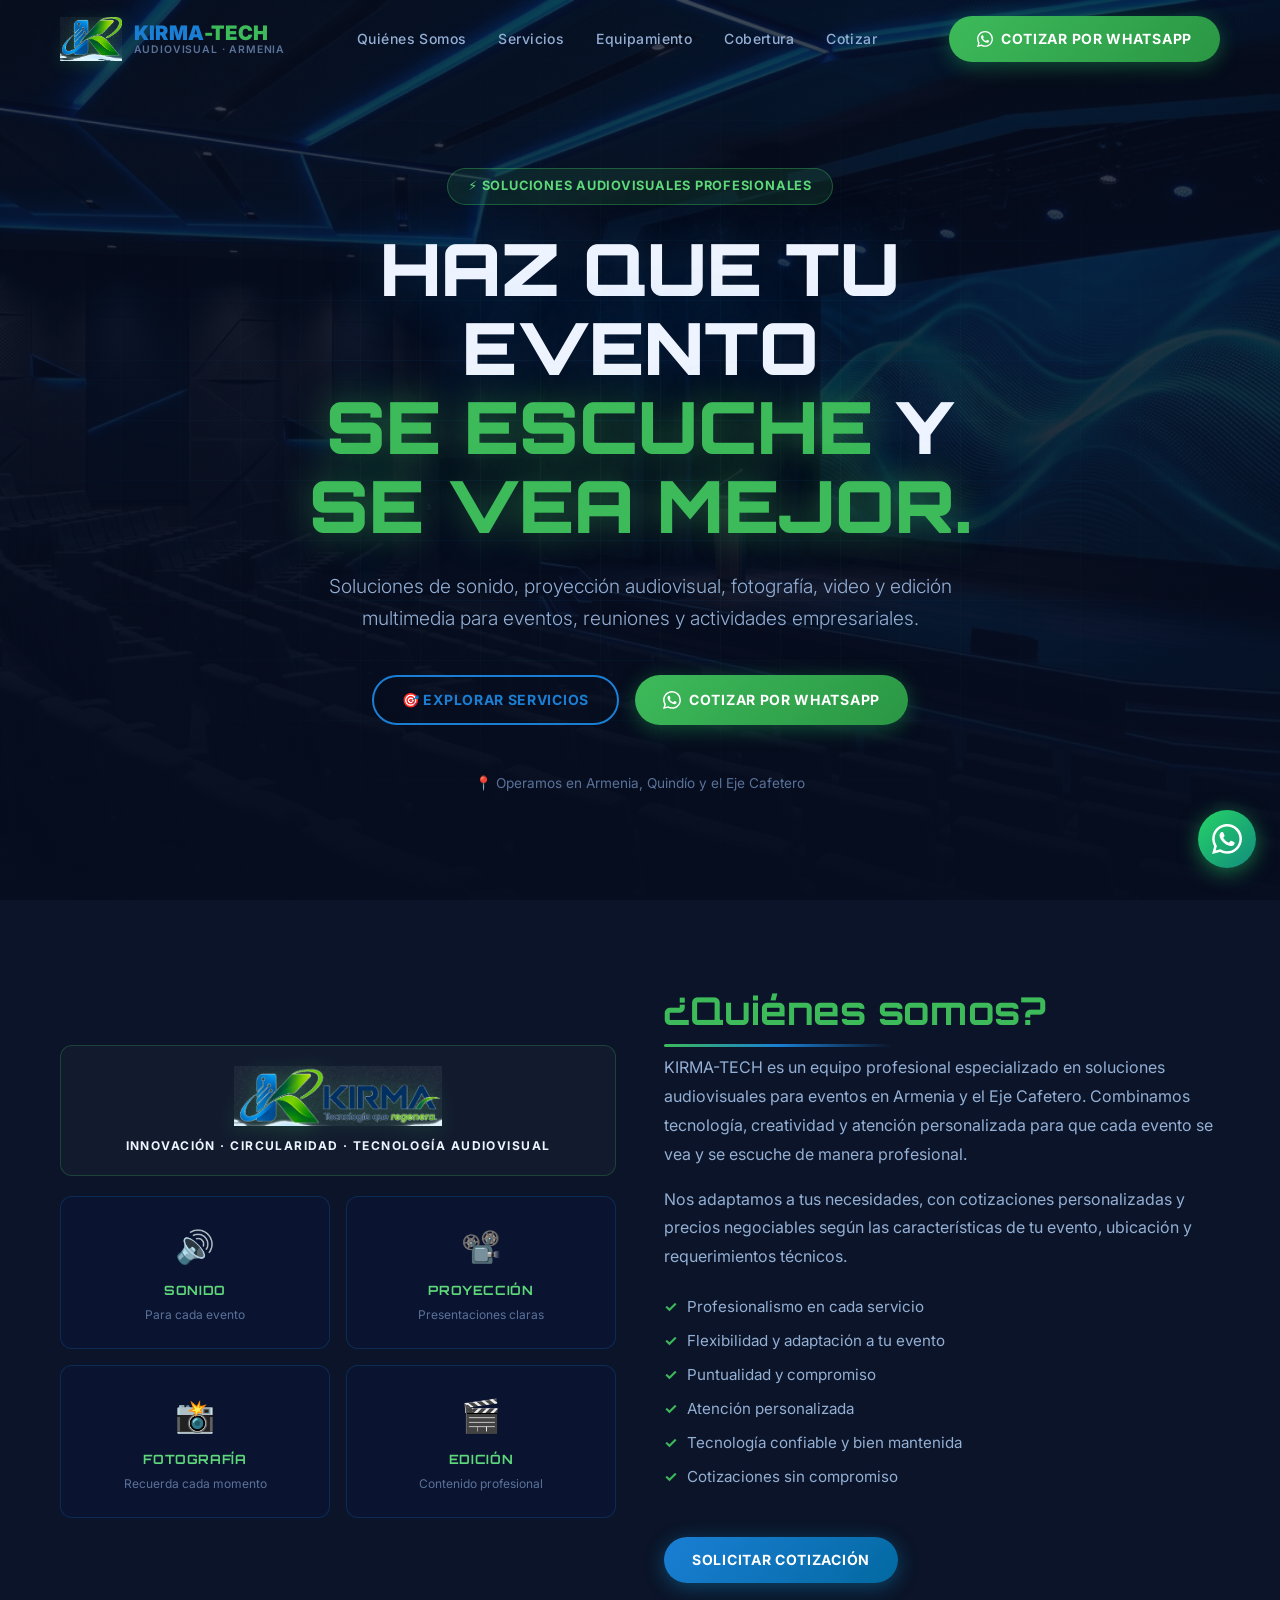
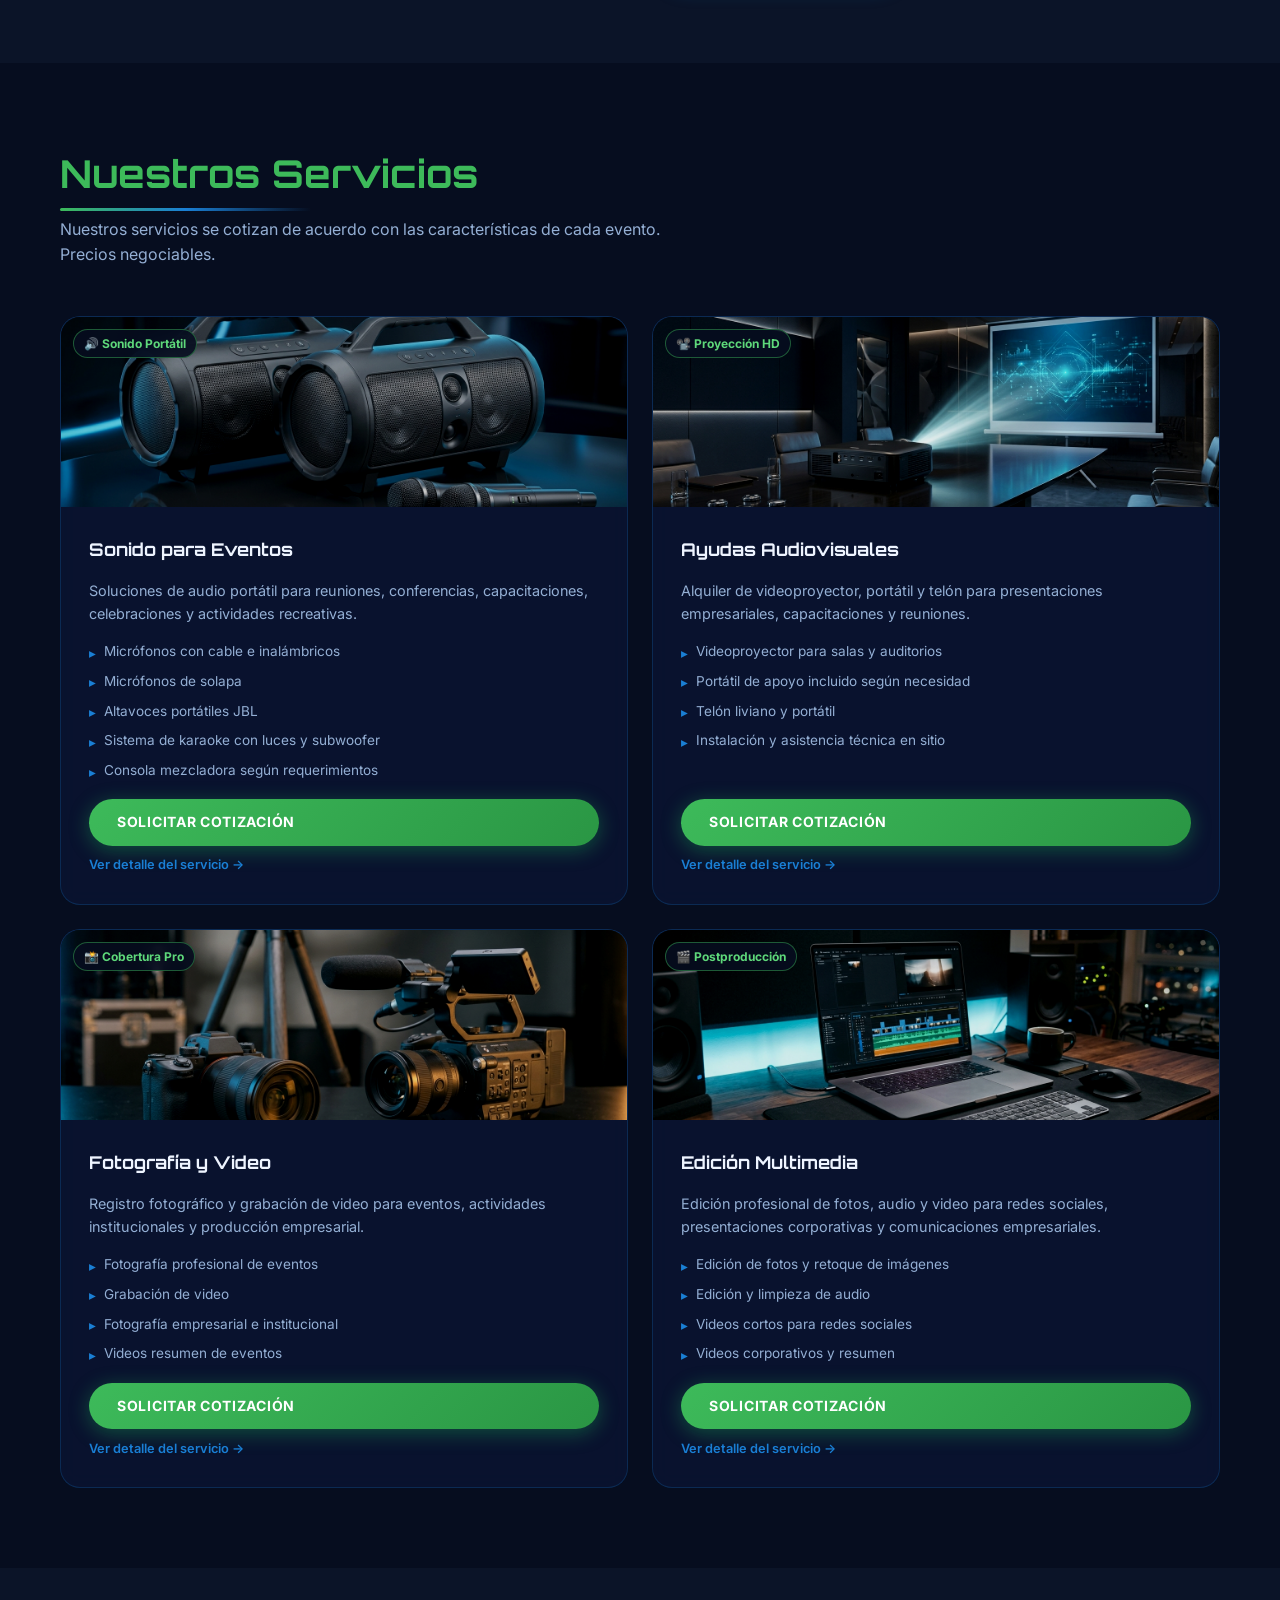
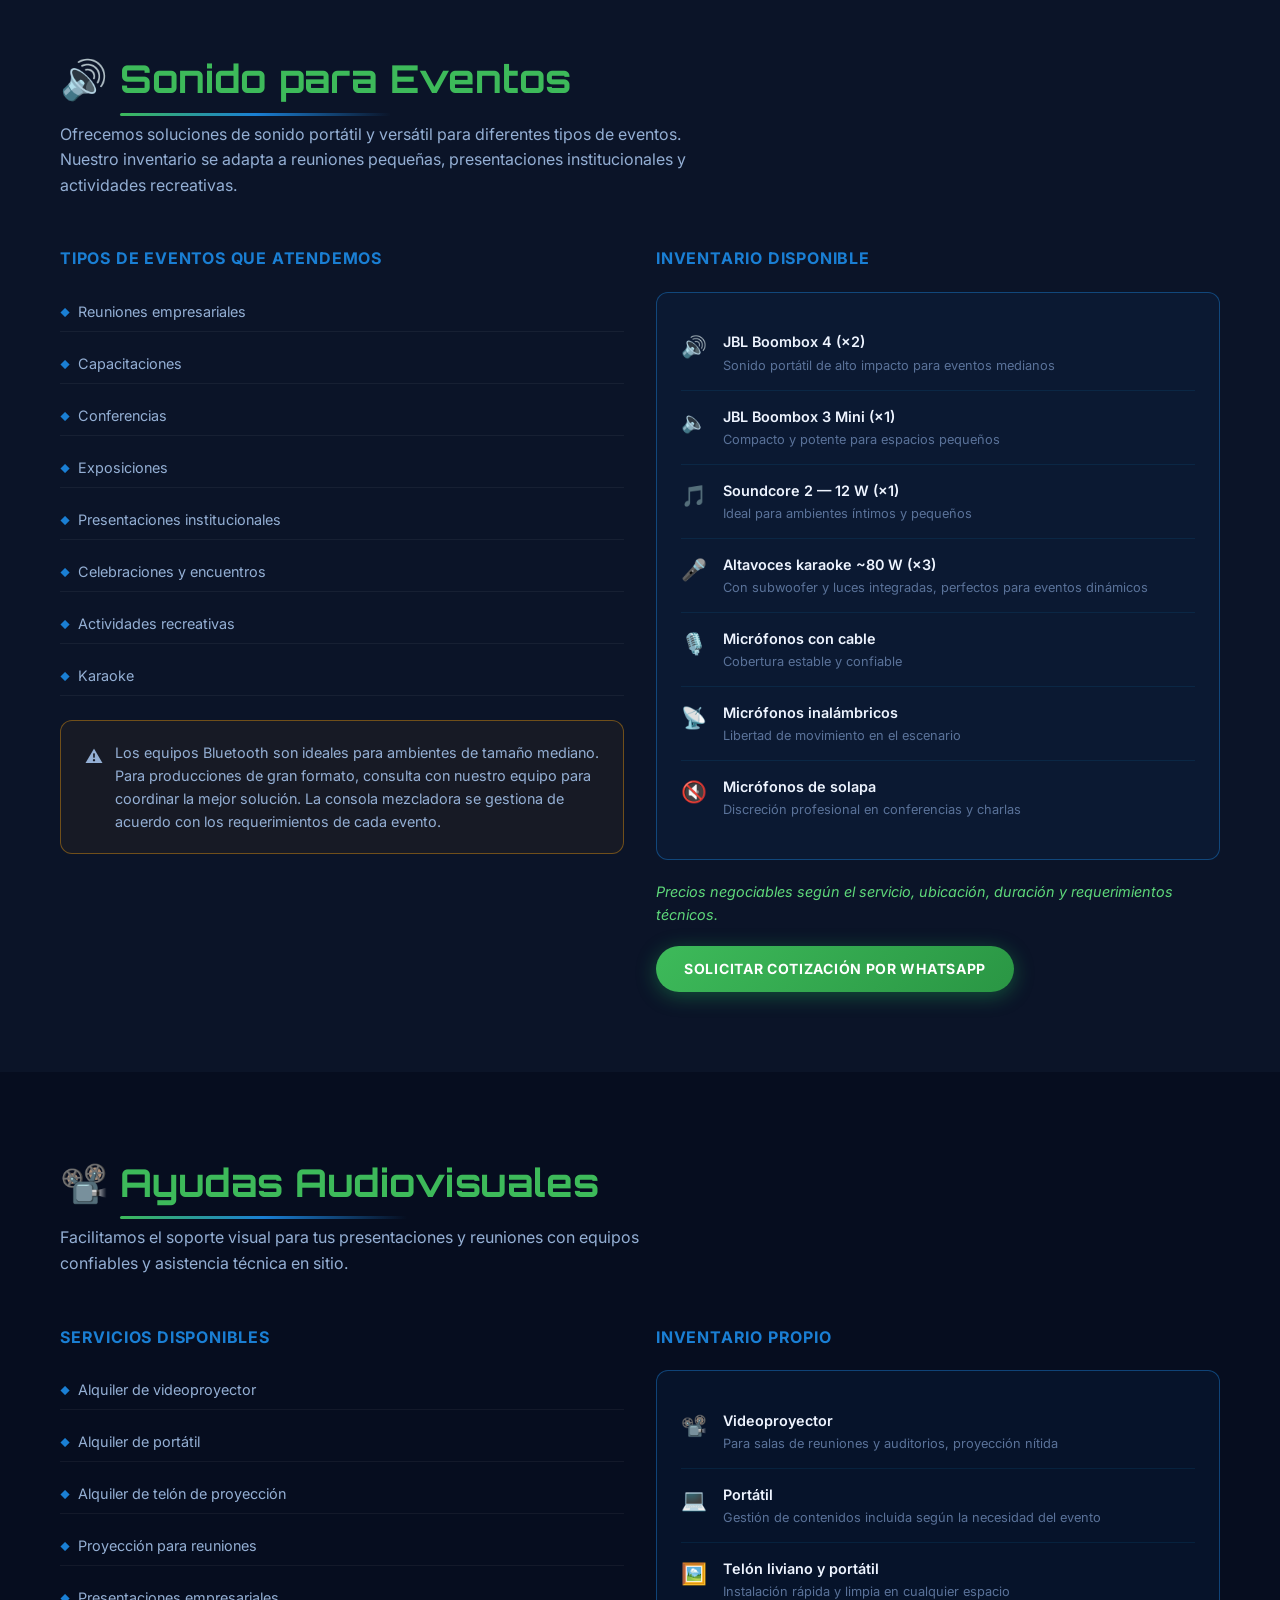
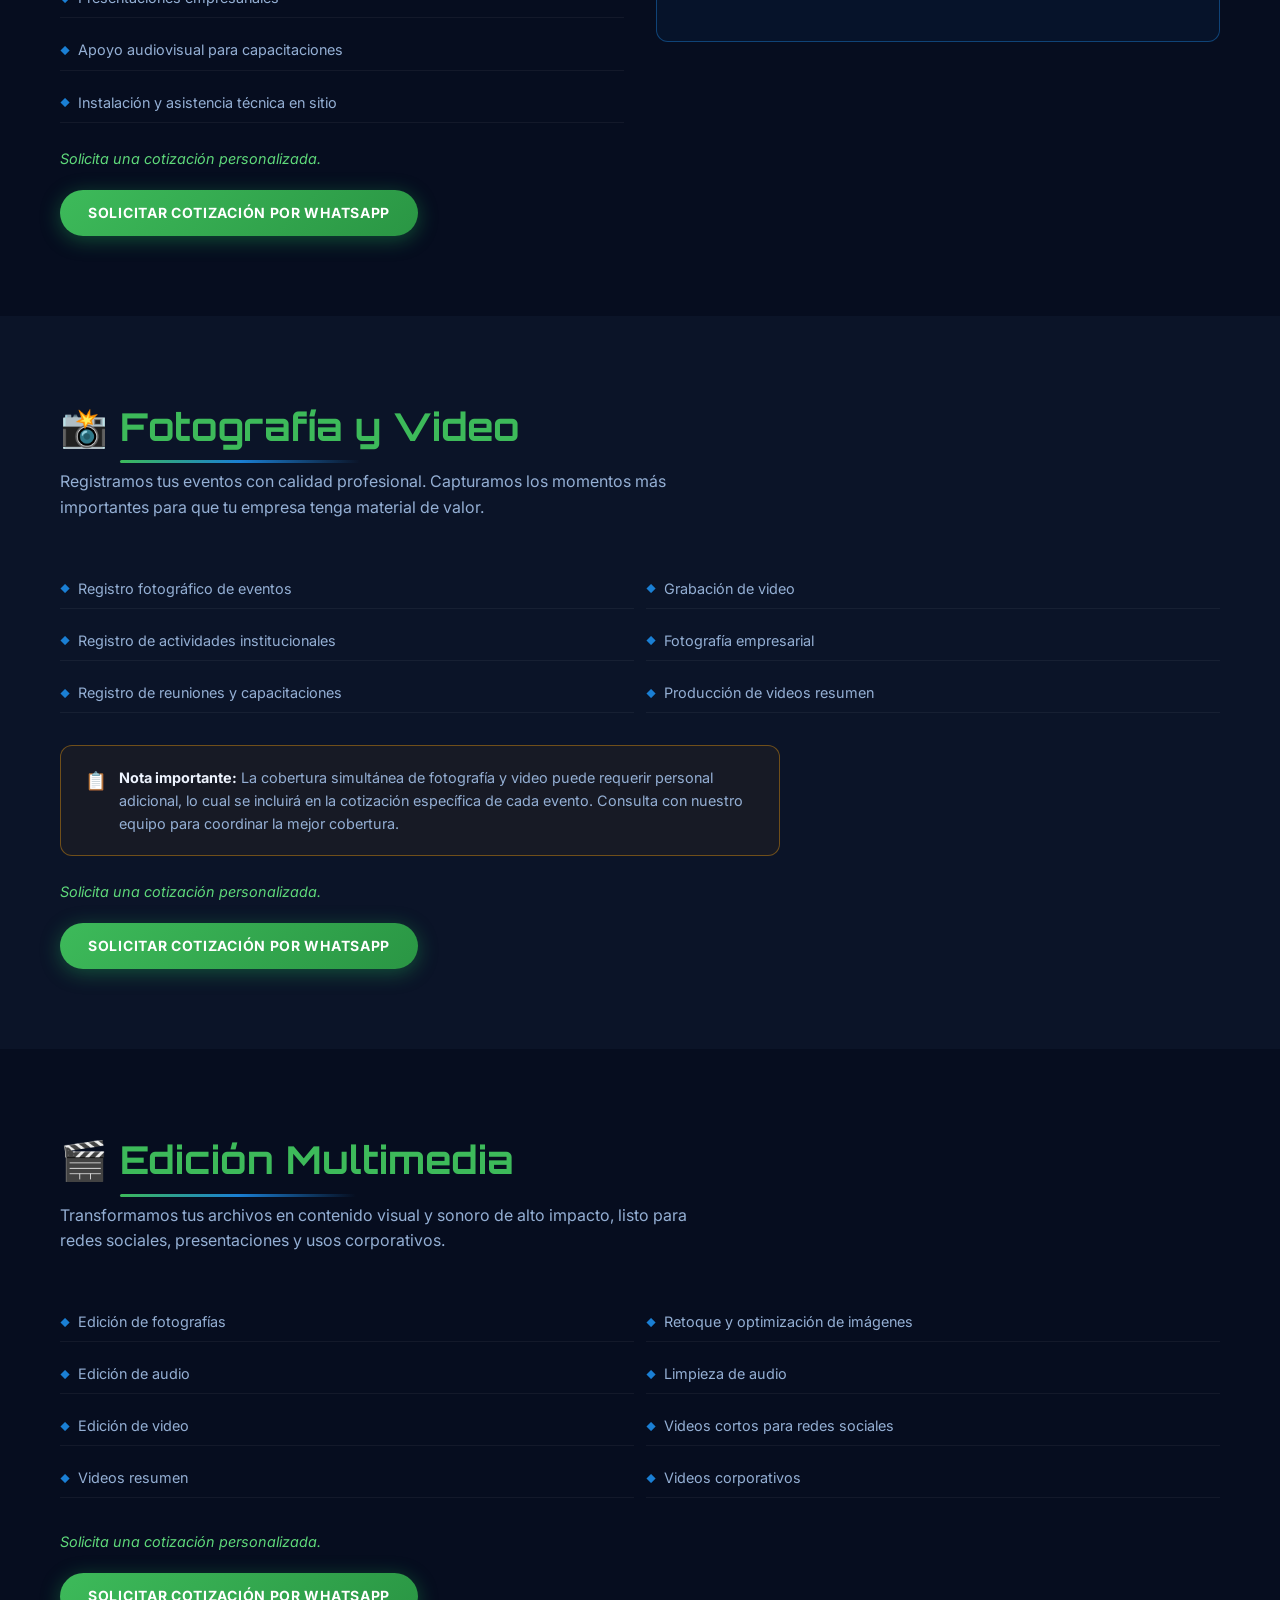
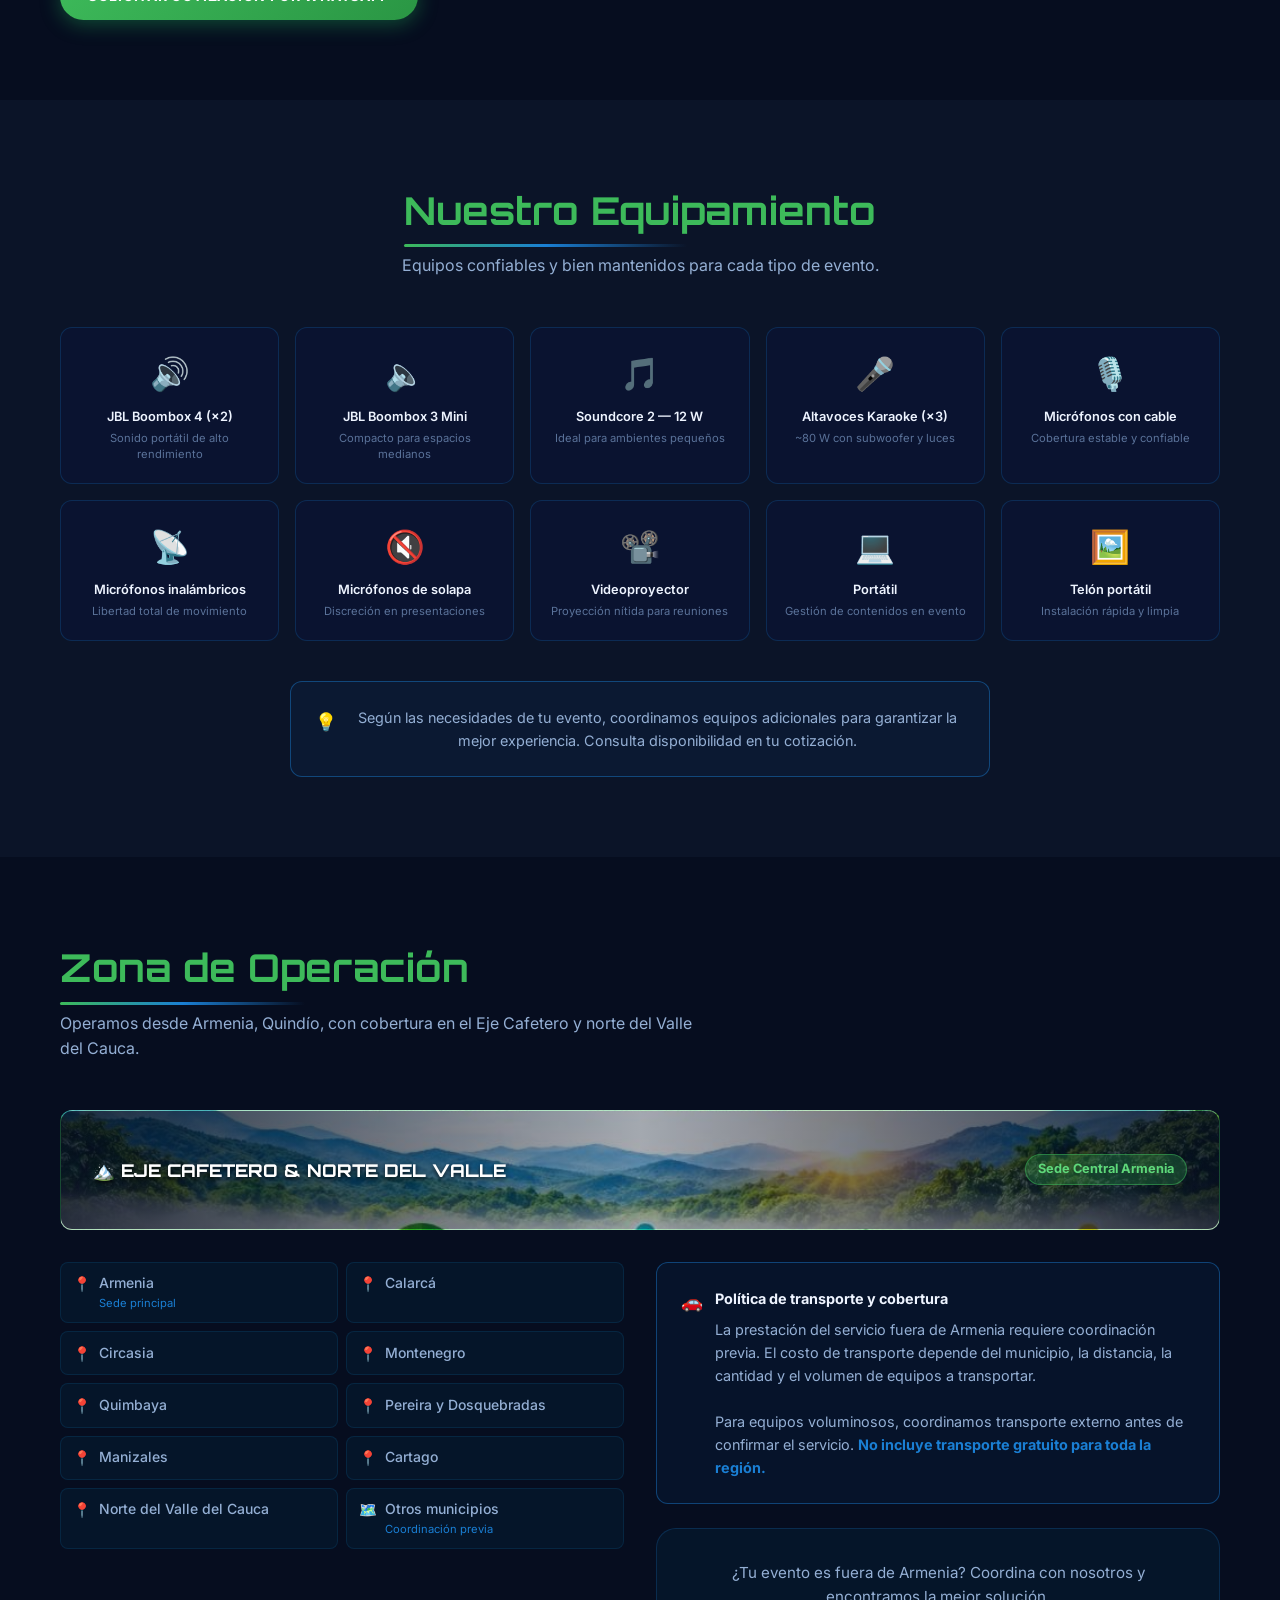
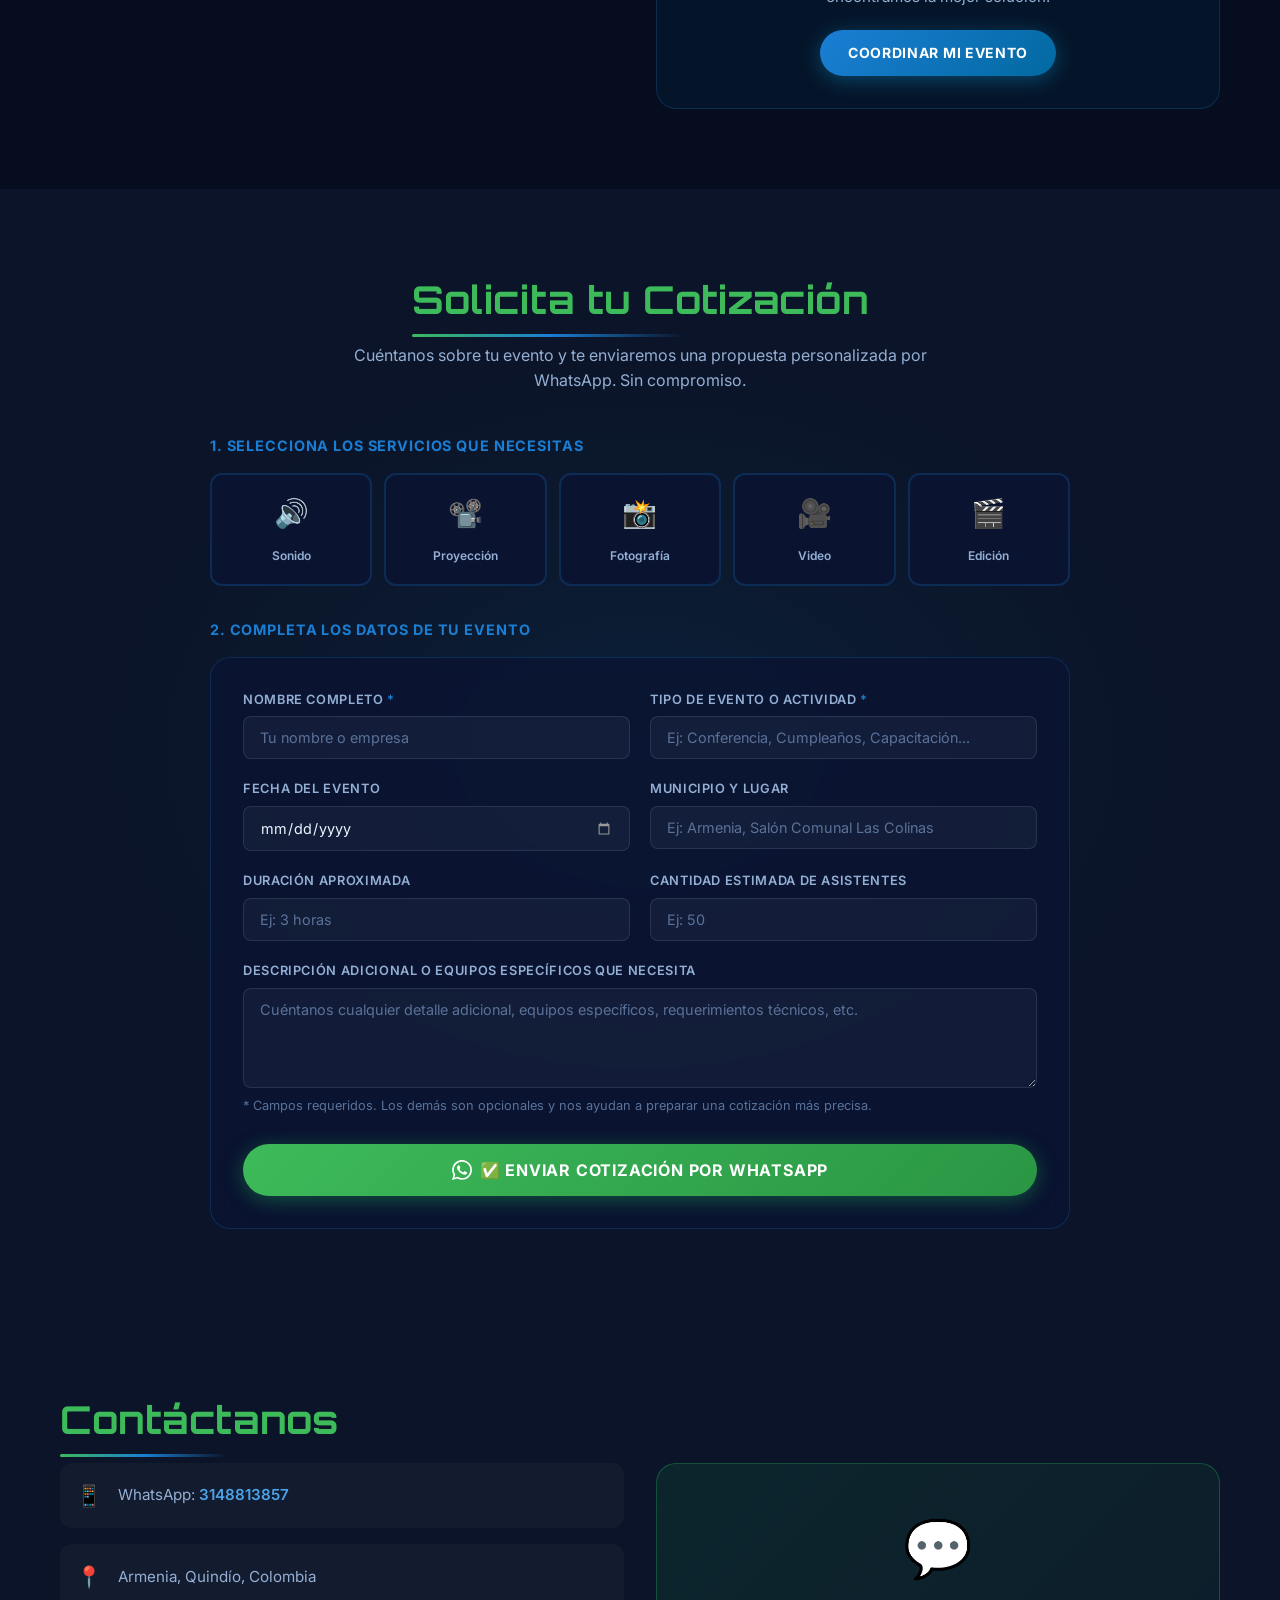
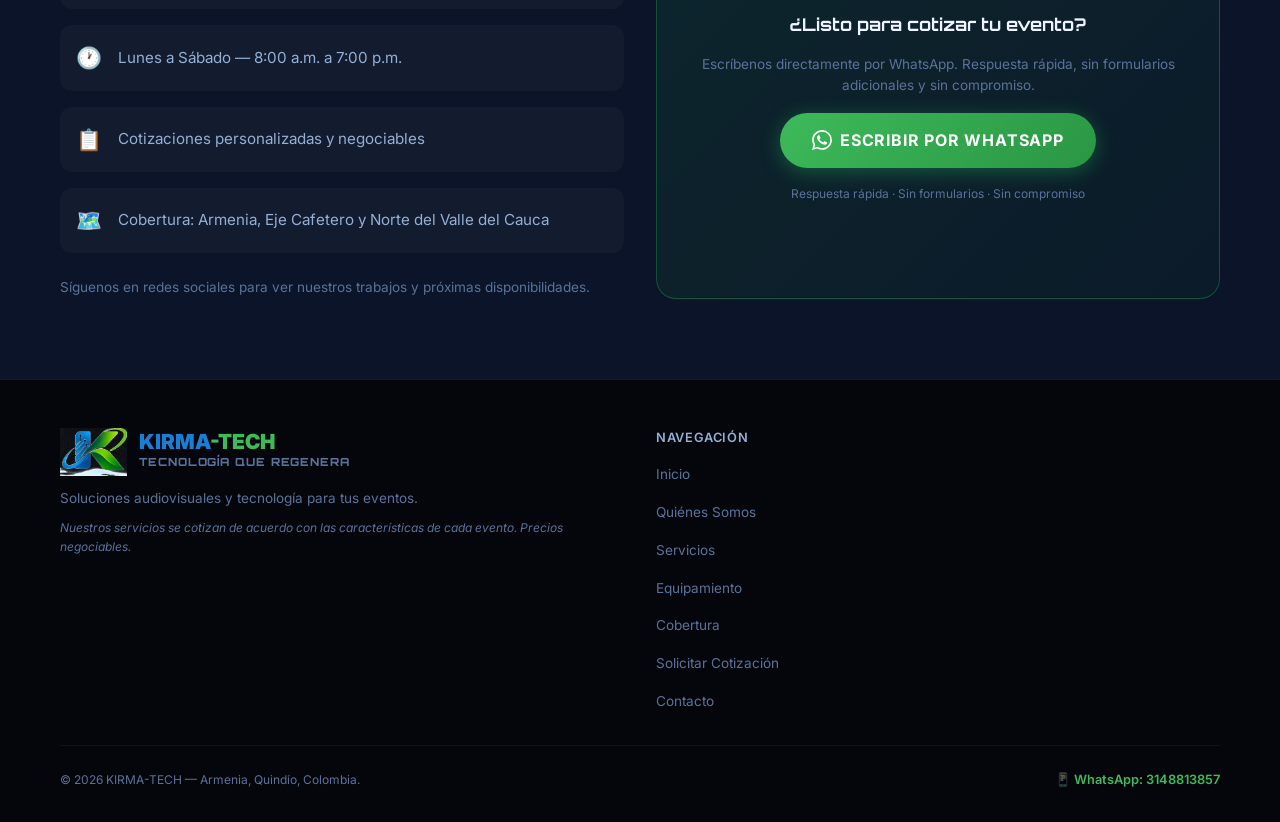
==== commit c3f93569: "feat: correccion integral UTF-8 sin mojibake + integracion de logo oficial KIRMA e imagenes de servi" ====
--- a/index.html
+++ b/index.html
@@ -1,18 +1,18 @@
-﻿<!DOCTYPE html>
+<!DOCTYPE html>
 <html lang="es">
 <head>
   <meta charset="UTF-8">
   <meta name="viewport" content="width=device-width, initial-scale=1.0">
-  <title>KIRMA-TECH | Soluciones Audiovisuales para Eventos â€” Armenia, Eje Cafetero</title>
-  <meta name="description" content="KIRMA-TECH: Sonido portÃ¡til, proyecciÃ³n audiovisual, fotografÃ­a, video y ediciÃ³n multimedia para eventos en Armenia, QuindÃ­o y el Eje Cafetero. Cotizaciones personalizadas.">
-  <meta name="keywords" content="sonido para eventos Armenia, alquiler proyector Armenia QuindÃ­o, fotografÃ­a eventos Eje Cafetero, ediciÃ³n video Armenia, karaoke eventos QuindÃ­o, ayudas audiovisuales Armenia, KIRMA-TECH">
+  <title>KIRMA-TECH | Soluciones Audiovisuales para Eventos — Armenia, Eje Cafetero</title>
+  <meta name="description" content="KIRMA-TECH: Sonido portátil, proyección audiovisual, fotografía, video y edición multimedia para eventos en Armenia, Quindío y el Eje Cafetero. Cotizaciones personalizadas.">
+  <meta name="keywords" content="sonido para eventos Armenia, alquiler proyector Armenia Quindío, fotografía eventos Eje Cafetero, edición video Armenia, karaoke eventos Quindío, ayudas audiovisuales Armenia, KIRMA-TECH">
   <meta name="author" content="KIRMA-TECH">
   <meta name="robots" content="index, follow">
   <link rel="canonical" href="https://kirma-tech.lat/">
   <meta property="og:url" content="https://kirma-tech.lat/">
   <meta property="og:type" content="website">
   <meta property="og:title" content="KIRMA-TECH | Soluciones Audiovisuales para Eventos">
-  <meta property="og:description" content="Sonido, proyecciÃ³n, fotografÃ­a, video y ediciÃ³n multimedia para eventos en Armenia y el Eje Cafetero. Cotizaciones personalizadas y negociables.">
+  <meta property="og:description" content="Sonido, proyección, fotografía, video y edición multimedia para eventos en Armenia y el Eje Cafetero. Cotizaciones personalizadas y negociables.">
   <meta property="og:locale" content="es_CO">
   <meta property="og:site_name" content="KIRMA-TECH">
   <link rel="preconnect" href="https://fonts.googleapis.com">
@@ -23,54 +23,38 @@
     "@context": "https://schema.org",
     "@type": "LocalBusiness",
     "name": "KIRMA-TECH",
-    "description": "Soluciones audiovisuales y tecnologÃ­a para eventos: sonido portÃ¡til, proyecciÃ³n, fotografÃ­a, video y ediciÃ³n multimedia en Armenia, QuindÃ­o y el Eje Cafetero.",
-    "slogan": "Soluciones audiovisuales y tecnologÃ­a para tus eventos.",
+    "description": "Soluciones audiovisuales y tecnología para eventos: sonido portátil, proyección, fotografía, video y edición multimedia en Armenia, Quindío y el Eje Cafetero.",
+    "slogan": "Soluciones audiovisuales y tecnología para tus eventos.",
     "telephone": "+573148813857",
     "address": {
       "@type": "PostalAddress",
       "addressLocality": "Armenia",
-      "addressRegion": "QuindÃ­o",
+      "addressRegion": "Quindío",
       "addressCountry": "CO"
     },
-    "areaServed": ["Armenia", "CalarcÃ¡", "Circasia", "Montenegro", "Quimbaya", "Pereira", "Dosquebradas", "Manizales", "Cartago", "Eje Cafetero", "Norte del Valle del Cauca"],
+    "areaServed": ["Armenia", "Calarcá", "Circasia", "Montenegro", "Quimbaya", "Pereira", "Dosquebradas", "Manizales", "Cartago", "Eje Cafetero", "Norte del Valle del Cauca"],
     "openingHours": "Mo-Sa 08:00-19:00",
     "url": "https://kirma-tech.lat/"
   }
   </script>
   <style>
     :root {
-      /* â”€â”€ Paleta oficial KIRMA-TECH â”€â”€ */
-      --brand-navy: #1a2d6b;
-      --brand-blue: #1a7fd4;
-      --brand-blue-light: #4aa3e8;
-      --brand-green: #3dba5a;
-      --brand-green-dark: #2a9644;
-      --brand-green-light: #5ed87a;
-
-      /* â”€â”€ Fondos dark â”€â”€ */
+      /* Paleta oficial KIRMA-TECH */
       --bg-primary: #060d1f;
       --bg-secondary: #0b1428;
       --bg-card: rgba(10, 20, 50, 0.82);
-
-      /* â”€â”€ Accentos â”€â”€ */
-      --accent-blue: var(--brand-blue);
-      --accent-blue-light: var(--brand-blue-light);
-      --accent-green: var(--brand-green);
-      --accent-green-dark: var(--brand-green-dark);
+      --accent-blue: #1a7fd4;
+      --accent-blue-light: #4aa3e8;
+      --accent-green: #3dba5a;
+      --accent-green-dark: #2a9644;
       --accent-amber: #f59e0b;
-
-      /* â”€â”€ Texto â”€â”€ */
       --text-primary: #eef4ff;
       --text-secondary: #94afd4;
       --text-muted: #5a7299;
-
-      /* â”€â”€ Bordes y sombras â”€â”€ */
       --border-color: rgba(26, 127, 212, 0.22);
-      --border-hover: rgba(61, 186, 90, 0.6);
+      --border-hover: rgba(61, 186, 90, 0.55);
       --shadow-blue: 0 0 30px rgba(26, 127, 212, 0.18);
       --shadow-blue-strong: 0 0 50px rgba(26, 127, 212, 0.32);
-      --shadow-green: 0 0 30px rgba(61, 186, 90, 0.2);
-
       --radius-sm: 8px;
       --radius-md: 12px;
       --radius-lg: 20px;
@@ -111,7 +95,7 @@
       margin-bottom: 0.75rem;
     }
 
-    .section-heading span { color: var(--brand-green); }
+    .section-heading span { color: var(--accent-blue); }
 
     .section-subheading {
       font-size: 1rem;
@@ -124,6 +108,8 @@
       display: inline-block;
       position: relative;
     }
+    .section-heading span { color: var(--accent-green); }
+
     .underline-blue::after {
       content: '';
       position: absolute;
@@ -131,11 +117,11 @@
       left: 0;
       width: 60%;
       height: 3px;
-      background: linear-gradient(90deg, var(--brand-green), transparent);
+      background: linear-gradient(90deg, var(--accent-green), var(--accent-blue), transparent);
       border-radius: 2px;
     }
 
-    /* â”€â”€â”€â”€â”€ BUTTONS â”€â”€â”€â”€â”€ */
+    /* ───── BUTTONS ───── */
     .btn {
       display: inline-flex;
       align-items: center;
@@ -181,7 +167,7 @@
       font-size: 1rem;
     }
 
-    /* â”€â”€â”€â”€â”€ CARDS â”€â”€â”€â”€â”€ */
+    /* ───── CARDS ───── */
     .card {
       background: var(--bg-card);
       border: 1px solid var(--border-color);
@@ -197,8 +183,8 @@
     }
 
     .card-blue-border {
-      border: 1px solid rgba(14, 165, 233, 0.4);
-      background: rgba(14, 165, 233, 0.05);
+      border: 1px solid rgba(26, 127, 212, 0.45);
+      background: rgba(26, 127, 212, 0.06);
       border-radius: var(--radius-md);
       padding: 1.5rem;
     }
@@ -222,12 +208,12 @@
 
     .pricing-note {
       font-style: italic;
-      color: var(--brand-green-light);
+      color: #5ed87a;
       font-size: 0.9rem;
       margin: 1.25rem 0;
     }
 
-    /* â”€â”€â”€â”€â”€ NAVBAR â”€â”€â”€â”€â”€ */
+    /* ───── NAVBAR ───── */
     .navbar {
       position: fixed;
       top: 0; left: 0; right: 0;
@@ -252,32 +238,32 @@
     .nav-logo {
       display: flex;
       align-items: center;
-      gap: 0.6rem;
+      gap: 0.75rem;
       text-decoration: none;
     }
     .nav-logo-img {
       height: 44px;
       width: auto;
-      display: block;
-      filter: drop-shadow(0 0 8px rgba(61,186,90,0.35));
+      object-fit: contain;
+      filter: drop-shadow(0 2px 8px rgba(61, 186, 90, 0.35));
     }
     .nav-logo-text {
       display: flex;
       flex-direction: column;
-      line-height: 1;
-    }
-    .nav-logo-brand {
-      font-family: 'Inter', sans-serif;
+      line-height: 1.1;
+    }
+    .nav-brand-title {
+      font-family: 'Inter', system-ui, sans-serif;
       font-weight: 900;
       font-size: 1.25rem;
-      letter-spacing: -0.01em;
-      color: var(--text-primary);
-    }
-    .nav-logo-brand .brand-k { color: var(--brand-green); }
-    .nav-logo-brand .brand-tech { color: var(--brand-blue-light); font-weight: 700; font-size: 0.95rem; }
-    .nav-logo-sub {
-      font-size: 0.6rem;
-      font-weight: 500;
+      letter-spacing: 0.02em;
+      color: #ffffff;
+    }
+    .nav-brand-title .k-blue { color: var(--accent-blue); }
+    .nav-brand-title .k-green { color: var(--accent-green); }
+    .nav-brand-subtitle {
+      font-size: 0.65rem;
+      font-weight: 600;
       color: var(--text-muted);
       text-transform: uppercase;
       letter-spacing: 0.08em;
@@ -359,7 +345,7 @@
       .hamburger { display: none; }
     }
 
-    /* â”€â”€â”€â”€â”€ HERO â”€â”€â”€â”€â”€ */
+    /* ───── HERO ───── */
     .hero {
       position: relative;
       min-height: 100vh;
@@ -375,7 +361,7 @@
       position: absolute;
       inset: 0;
       background:
-        linear-gradient(to bottom, rgba(6,13,31,0.65) 0%, rgba(6,13,31,0.80) 55%, rgba(6,13,31,0.98) 100%),
+        linear-gradient(to bottom, rgba(6, 13, 31, 0.76) 0%, rgba(6, 13, 31, 0.88) 55%, rgba(6, 13, 31, 0.98) 100%),
         url('assets/hero-bg.jpg') center center / cover no-repeat;
     }
 
@@ -383,8 +369,8 @@
       position: absolute;
       inset: 0;
       background-image:
-        linear-gradient(rgba(26, 127, 212, 0.07) 1px, transparent 1px),
-        linear-gradient(90deg, rgba(26, 127, 212, 0.07) 1px, transparent 1px);
+        linear-gradient(rgba(26, 127, 212, 0.08) 1px, transparent 1px),
+        linear-gradient(90deg, rgba(61, 186, 90, 0.06) 1px, transparent 1px);
       background-size: 60px 60px;
       mask-image: radial-gradient(ellipse 80% 70% at 50% 50%, black 0%, transparent 80%);
     }
@@ -401,13 +387,13 @@
       align-items: center;
       gap: 0.5rem;
       background: rgba(61, 186, 90, 0.12);
-      border: 1px solid rgba(61, 186, 90, 0.35);
+      border: 1px solid rgba(61, 186, 90, 0.38);
       border-radius: var(--radius-pill);
-      padding: 0.4rem 1.1rem;
+      padding: 0.45rem 1.25rem;
       font-size: 0.8rem;
-      font-weight: 600;
-      color: var(--brand-green-light);
-      letter-spacing: 0.05em;
+      font-weight: 700;
+      color: #5ed87a;
+      letter-spacing: 0.06em;
       margin-bottom: 1.5rem;
       text-transform: uppercase;
     }
@@ -419,9 +405,12 @@
       line-height: 1.1;
       color: var(--text-primary);
       margin-bottom: 1.5rem;
-      text-shadow: 0 0 60px rgba(14, 165, 233, 0.3);
-    }
-    .hero-title .highlight { color: var(--brand-green); }
+      text-shadow: 0 0 60px rgba(26, 127, 212, 0.35);
+    }
+    .hero-title .highlight {
+      color: var(--accent-green);
+      text-shadow: 0 0 35px rgba(61, 186, 90, 0.5);
+    }
 
     .hero-subtitle {
       font-size: clamp(1rem, 2.5vw, 1.2rem);
@@ -449,7 +438,7 @@
       margin-top: 1rem;
     }
 
-    /* â”€â”€â”€â”€â”€ NOSOTROS â”€â”€â”€â”€â”€ */
+    /* ───── NOSOTROS ───── */
     .nosotros-grid {
       display: grid;
       gap: 3rem;
@@ -479,7 +468,7 @@
       font-family: 'Orbitron', sans-serif;
       font-size: 0.8rem;
       font-weight: 700;
-      color: var(--accent-blue);
+      color: #5ed87a;
       text-transform: uppercase;
       letter-spacing: 0.05em;
       margin-bottom: 0.25rem;
@@ -500,13 +489,13 @@
       color: var(--text-secondary);
     }
     .value-item::before {
-      content: 'âœ“';
-      color: var(--accent-blue);
+      content: '✓';
+      color: var(--accent-green);
       font-weight: 700;
       flex-shrink: 0;
     }
 
-    /* â”€â”€â”€â”€â”€ SERVICIOS â”€â”€â”€â”€â”€ */
+    /* ───── SERVICIOS ───── */
     .servicios-grid {
       display: grid;
       gap: 1.5rem;
@@ -522,27 +511,47 @@
       padding: 0;
       display: flex;
       flex-direction: column;
-      gap: 0;
       transition: var(--transition);
       backdrop-filter: blur(10px);
       overflow: hidden;
     }
     .service-card:hover {
       border-color: var(--border-hover);
-      box-shadow: var(--shadow-blue-strong);
+      box-shadow: 0 10px 30px rgba(61, 186, 90, 0.22);
       transform: translateY(-6px);
+    }
+    .service-card-img-wrap {
+      position: relative;
+      width: 100%;
+      height: 190px;
+      overflow: hidden;
+      background: #0b1428;
     }
     .service-card-img {
       width: 100%;
-      height: 180px;
+      height: 100%;
       object-fit: cover;
-      display: block;
-      filter: brightness(0.85) saturate(1.1);
-      transition: var(--transition);
+      filter: brightness(0.9) contrast(1.05);
+      transition: transform 0.5s ease;
     }
     .service-card:hover .service-card-img {
-      filter: brightness(1) saturate(1.3);
-      transform: scale(1.03);
+      transform: scale(1.05);
+    }
+    .service-card-badge {
+      position: absolute;
+      top: 12px;
+      left: 12px;
+      background: rgba(6, 13, 31, 0.88);
+      backdrop-filter: blur(8px);
+      border: 1px solid rgba(61, 186, 90, 0.45);
+      color: #5ed87a;
+      font-size: 0.75rem;
+      font-weight: 700;
+      padding: 4px 10px;
+      border-radius: 20px;
+      display: flex;
+      align-items: center;
+      gap: 6px;
     }
     .service-card-body {
       padding: 1.75rem;
@@ -584,7 +593,7 @@
       color: var(--text-secondary);
     }
     .feature-item::before {
-      content: 'â–¸';
+      content: '▸';
       color: var(--accent-blue);
       flex-shrink: 0;
       margin-top: 0.1rem;
@@ -609,7 +618,7 @@
     }
     .link-detail:hover { color: var(--accent-blue-light); gap: 0.5rem; }
 
-    /* â”€â”€â”€â”€â”€ DETAIL SECTIONS â”€â”€â”€â”€â”€ */
+    /* ───── DETAIL SECTIONS ───── */
     .detail-section { background: var(--bg-secondary); }
     .detail-section:nth-child(even) { background: var(--bg-primary); }
 
@@ -636,7 +645,7 @@
       border-bottom: 1px solid rgba(255,255,255,0.05);
     }
     .services-list-grid li::before {
-      content: 'â—†';
+      content: '◆';
       color: var(--accent-blue);
       font-size: 0.6rem;
       flex-shrink: 0;
@@ -660,7 +669,7 @@
     }
     .inv-desc { font-size: 0.8rem; color: var(--text-muted); }
 
-    /* â”€â”€â”€â”€â”€ EQUIPAMIENTO â”€â”€â”€â”€â”€ */
+    /* ───── EQUIPAMIENTO ───── */
     .equipo-grid {
       display: grid;
       grid-template-columns: repeat(2, 1fr);
@@ -686,7 +695,7 @@
     .equipo-card .e-name { font-size: 0.8rem; font-weight: 600; color: var(--text-primary); margin-bottom: 0.25rem; }
     .equipo-card .e-desc { font-size: 0.7rem; color: var(--text-muted); line-height: 1.4; }
 
-    /* â”€â”€â”€â”€â”€ COBERTURA â”€â”€â”€â”€â”€ */
+    /* ───── COBERTURA ───── */
     .cobertura-grid {
       display: grid;
       gap: 2rem;
@@ -716,9 +725,9 @@
     .city-item:hover { border-color: rgba(14, 165, 233, 0.4); color: var(--text-primary); }
     .city-item .city-pin { font-size: 0.9rem; flex-shrink: 0; }
     .city-name { font-weight: 500; }
-    .city-label { font-size: 0.7rem; color: var(--brand-green); display: block; }
-
-    /* â”€â”€â”€â”€â”€ COTIZACIÃ“N â”€â”€â”€â”€â”€ */
+    .city-label { font-size: 0.7rem; color: var(--accent-blue); display: block; }
+
+    /* ───── COTIZACIÓN ───── */
     .cotizar-bg {
       background:
         radial-gradient(ellipse 60% 50% at 50% 50%, rgba(14, 165, 233, 0.08) 0%, transparent 70%),
@@ -750,13 +759,13 @@
     }
     .service-toggle:hover { border-color: var(--border-hover); }
     .service-toggle.selected {
-      border-color: var(--brand-green);
-      background: rgba(61, 186, 90, 0.10);
-      box-shadow: 0 0 20px rgba(61, 186, 90, 0.2);
+      border-color: var(--accent-green);
+      background: rgba(61, 186, 90, 0.14);
+      box-shadow: 0 0 20px rgba(61, 186, 90, 0.28);
     }
     .service-toggle .toggle-icon { font-size: 1.75rem; display: block; margin-bottom: 0.4rem; }
     .service-toggle .toggle-name { font-size: 0.75rem; font-weight: 600; color: var(--text-secondary); }
-    .service-toggle.selected .toggle-name { color: var(--brand-green); }
+    .service-toggle.selected .toggle-name { color: #5ed87a; font-weight: 700; }
 
     .form-card {
       background: var(--bg-card);
@@ -799,7 +808,7 @@
     }
     .form-input:focus, .form-textarea:focus {
       outline: none;
-      border-color: var(--brand-green);
+      border-color: var(--accent-blue);
       background: rgba(14, 165, 233, 0.05);
       box-shadow: 0 0 0 3px rgba(14, 165, 233, 0.1);
     }
@@ -818,7 +827,7 @@
 
     .form-note { font-size: 0.8rem; color: var(--text-muted); margin-top: 0.5rem; }
 
-    /* â”€â”€â”€â”€â”€ CONTACTO â”€â”€â”€â”€â”€ */
+    /* ───── CONTACTO ───── */
     .contacto-grid {
       display: grid;
       gap: 2rem;
@@ -859,7 +868,7 @@
     }
     .wa-cta-card p { font-size: 0.85rem; color: var(--text-muted); }
 
-    /* â”€â”€â”€â”€â”€ FOOTER â”€â”€â”€â”€â”€ */
+    /* ───── FOOTER ───── */
     footer {
       background: rgba(5, 7, 12, 0.98);
       border-top: 1px solid var(--border-color);
@@ -874,20 +883,13 @@
       .footer-inner { grid-template-columns: 1fr 1fr; }
     }
     .footer-logo {
-      display: flex;
-      align-items: center;
-      gap: 0.6rem;
-      margin-bottom: 0.6rem;
-    }
-    .footer-logo-text {
-      font-family: 'Inter', sans-serif;
-      font-weight: 900;
-      font-size: 1.3rem;
+      font-family: 'Orbitron', sans-serif;
+      font-size: 1.2rem;
+      font-weight: 800;
       color: var(--text-primary);
-      letter-spacing: -0.01em;
-    }
-    .footer-logo-text .flt-k { color: var(--brand-green); }
-    .footer-logo-text .flt-tech { color: var(--brand-blue-light); font-weight: 700; }
+      margin-bottom: 0.5rem;
+    }
+    .footer-logo span { color: var(--accent-blue); }
     .footer-tagline { font-size: 0.85rem; color: var(--text-muted); margin-bottom: 0.5rem; }
     .footer-note { font-size: 0.75rem; color: var(--text-muted); font-style: italic; }
     .footer-links { display: flex; flex-wrap: wrap; gap: 1rem; align-items: flex-start; }
@@ -908,7 +910,7 @@
     }
     .footer-bottom p { font-size: 0.75rem; color: var(--text-muted); }
 
-    /* â”€â”€â”€â”€â”€ FLOATING WHATSAPP â”€â”€â”€â”€â”€ */
+    /* ───── FLOATING WHATSAPP ───── */
     .float-wa {
       position: fixed;
       bottom: 2rem;
@@ -957,7 +959,7 @@
       50% { box-shadow: 0 4px 35px rgba(37, 211, 102, 0.8), 0 0 0 10px rgba(37, 211, 102, 0.1); }
     }
 
-    /* â”€â”€â”€â”€â”€ ANIMATIONS â”€â”€â”€â”€â”€ */
+    /* ───── ANIMATIONS ───── */
     .fade-in {
       opacity: 0;
       transform: translateY(28px);
@@ -969,9 +971,9 @@
     .fade-in-delay-2 { transition-delay: 0.2s; }
     .fade-in-delay-3 { transition-delay: 0.3s; }
 
-    /* â”€â”€â”€â”€â”€ HELPERS â”€â”€â”€â”€â”€ */
+    /* ───── HELPERS ───── */
     .text-center { text-align: center; }
-    .text-blue { color: var(--brand-blue); }
+    .text-blue { color: var(--accent-blue); }
     .mt-1 { margin-top: 0.5rem; }
     .mt-2 { margin-top: 1rem; }
     .mt-3 { margin-top: 1.5rem; }
@@ -984,36 +986,18 @@
 </head>
 <body>
 
-<!-- â•â•â•â•â•â•â•â•â•â•â•â•â•â• NAVBAR â•â•â•â•â•â•â•â•â•â•â•â•â•â• -->
+<!-- ══════════════ NAVBAR ══════════════ -->
 <nav class="navbar" id="navbar">
   <div class="container">
     <a href="#inicio" class="nav-logo">
-    <!-- Logo SVG KIRMA-TECH basado en identidad de marca -->
-    <svg width="42" height="42" viewBox="0 0 42 42" fill="none" xmlns="http://www.w3.org/2000/svg" aria-label="Logo KIRMA-TECH">
-      <!-- Fondo redondeado -->
-      <rect width="42" height="42" rx="10" fill="#0b1428"/>
-      <!-- Arco azul exterior -->
-      <path d="M21 4 A17 17 0 1 1 20.99 4Z" stroke="#1a7fd4" stroke-width="2.5" fill="none" opacity="0.3"/>
-      <!-- K izquierda - trazo vertical -->
-      <rect x="8" y="10" width="4" height="22" rx="2" fill="#1a7fd4"/>
-      <!-- K trazo diagonal superior -->
-      <path d="M12 21 L26 10" stroke="#1a7fd4" stroke-width="4" stroke-linecap="round"/>
-      <!-- K trazo diagonal inferior -->
-      <path d="M12 21 L26 32" stroke="#1a2d6b" stroke-width="4" stroke-linecap="round"/>
-      <!-- Hoja verde sobre la K -->
-      <path d="M15 20 Q22 10 30 12 Q26 20 20 22 Q22 28 28 30 Q18 32 15 20Z" fill="#3dba5a" opacity="0.92"/>
-      <!-- Puntitos circuito -->
-      <circle cx="10" cy="10" r="1.5" fill="#1a7fd4" opacity="0.7"/>
-      <circle cx="10" cy="32" r="1.5" fill="#1a7fd4" opacity="0.7"/>
-      <circle cx="30" cy="10" r="1.5" fill="#3dba5a" opacity="0.7"/>
-    </svg>
-    <div class="nav-logo-text">
-      <span class="nav-logo-brand"><span class="brand-k">KIRMA</span><span class="brand-tech">-TECH</span></span>
-      <span class="nav-logo-sub">Audiovisual Â· Armenia</span>
-    </div>
-  </a>
+      <img src="assets/kirma-k-icon-transparent.png" alt="Logo KIRMA-TECH" class="nav-logo-img">
+      <div class="nav-logo-text">
+        <span class="nav-brand-title"><span class="k-blue">KIRMA</span><span class="k-green">-TECH</span></span>
+        <span class="nav-brand-subtitle">Audiovisual · Armenia</span>
+      </div>
+    </a>
     <ul class="nav-links">
-      <li><a href="#nosotros">QuiÃ©nes Somos</a></li>
+      <li><a href="#nosotros">Quiénes Somos</a></li>
       <li><a href="#servicios">Servicios</a></li>
       <li><a href="#equipamiento">Equipamiento</a></li>
       <li><a href="#cobertura">Cobertura</a></li>
@@ -1023,7 +1007,7 @@
       <svg width="16" height="16" viewBox="0 0 24 24" fill="currentColor"><path d="M17.472 14.382c-.297-.149-1.758-.867-2.03-.967-.273-.099-.471-.148-.67.15-.197.297-.767.966-.94 1.164-.173.199-.347.223-.644.075-.297-.15-1.255-.463-2.39-1.475-.883-.788-1.48-1.761-1.653-2.059-.173-.297-.018-.458.13-.606.134-.133.298-.347.446-.52.149-.174.198-.298.298-.497.099-.198.05-.371-.025-.52-.075-.149-.669-1.612-.916-2.207-.242-.579-.487-.5-.669-.51-.173-.008-.371-.01-.57-.01-.198 0-.52.074-.792.372-.272.297-1.04 1.016-1.04 2.479 0 1.462 1.065 2.875 1.213 3.074.149.198 2.096 3.2 5.077 4.487.709.306 1.262.489 1.694.625.712.227 1.36.195 1.871.118.571-.085 1.758-.719 2.006-1.413.248-.694.248-1.289.173-1.413-.074-.124-.272-.198-.57-.347m-5.421 7.403h-.004a9.87 9.87 0 01-5.031-1.378l-.361-.214-3.741.982.998-3.648-.235-.374a9.86 9.86 0 01-1.51-5.26c.001-5.45 4.436-9.884 9.888-9.884 2.64 0 5.122 1.03 6.988 2.898a9.825 9.825 0 012.893 6.994c-.003 5.45-4.437 9.884-9.885 9.884m8.413-18.297A11.815 11.815 0 0012.05 0C5.495 0 .16 5.335.157 11.892c0 2.096.547 4.142 1.588 5.945L.057 24l6.305-1.654a11.882 11.882 0 005.683 1.448h.005c6.554 0 11.89-5.335 11.893-11.893a11.821 11.821 0 00-3.48-8.413z"/></svg>
       COTIZAR POR WHATSAPP
     </a>
-    <button class="hamburger" id="hamburger" aria-label="MenÃº">
+    <button class="hamburger" id="hamburger" aria-label="Menú">
       <span></span><span></span><span></span>
     </button>
   </div>
@@ -1031,8 +1015,8 @@
 
 <!-- Mobile Drawer -->
 <div class="mobile-drawer" id="mobileDrawer">
-  <button class="drawer-close" id="drawerClose" aria-label="Cerrar menÃº">âœ•</button>
-  <a href="#nosotros" class="drawer-link">QuiÃ©nes Somos</a>
+  <button class="drawer-close" id="drawerClose" aria-label="Cerrar menú">✕</button>
+  <a href="#nosotros" class="drawer-link">Quiénes Somos</a>
   <a href="#servicios" class="drawer-link">Servicios</a>
   <a href="#equipamiento" class="drawer-link">Equipamiento</a>
   <a href="#cobertura" class="drawer-link">Cobertura</a>
@@ -1042,159 +1026,174 @@
   </a>
 </div>
 
-<!-- â•â•â•â•â•â•â•â•â•â•â•â•â•â• HERO â•â•â•â•â•â•â•â•â•â•â•â•â•â• -->
+<!-- ══════════════ HERO ══════════════ -->
 <section class="hero" id="inicio">
   <div class="hero-bg"></div>
   <div class="hero-grid"></div>
   <div class="hero-content">
-    <div class="hero-badge fade-in">âš¡ Soluciones Audiovisuales Profesionales</div>
+    <div class="hero-badge fade-in">⚡ Soluciones Audiovisuales Profesionales</div>
     <h1 class="hero-title fade-in fade-in-delay-1">
       HAZ QUE TU EVENTO<br>
       <span class="highlight">SE ESCUCHE</span> Y<br>
       <span class="highlight">SE VEA MEJOR.</span>
     </h1>
     <p class="hero-subtitle fade-in fade-in-delay-2">
-      Soluciones de sonido, proyecciÃ³n audiovisual, fotografÃ­a, video y ediciÃ³n multimedia para eventos, reuniones y actividades empresariales.
+      Soluciones de sonido, proyección audiovisual, fotografía, video y edición multimedia para eventos, reuniones y actividades empresariales.
     </p>
     <div class="hero-buttons fade-in fade-in-delay-3">
-      <a href="#servicios" class="btn btn-outline">ðŸŽ¯ EXPLORAR SERVICIOS</a>
+      <a href="#servicios" class="btn btn-outline">🎯 EXPLORAR SERVICIOS</a>
       <a href="https://wa.me/573148813857" target="_blank" rel="noopener" class="btn btn-green">
         <svg width="18" height="18" viewBox="0 0 24 24" fill="currentColor"><path d="M17.472 14.382c-.297-.149-1.758-.867-2.03-.967-.273-.099-.471-.148-.67.15-.197.297-.767.966-.94 1.164-.173.199-.347.223-.644.075-.297-.15-1.255-.463-2.39-1.475-.883-.788-1.48-1.761-1.653-2.059-.173-.297-.018-.458.13-.606.134-.133.298-.347.446-.52.149-.174.198-.298.298-.497.099-.198.05-.371-.025-.52-.075-.149-.669-1.612-.916-2.207-.242-.579-.487-.5-.669-.51-.173-.008-.371-.01-.57-.01-.198 0-.52.074-.792.372-.272.297-1.04 1.016-1.04 2.479 0 1.462 1.065 2.875 1.213 3.074.149.198 2.096 3.2 5.077 4.487.709.306 1.262.489 1.694.625.712.227 1.36.195 1.871.118.571-.085 1.758-.719 2.006-1.413.248-.694.248-1.289.173-1.413-.074-.124-.272-.198-.57-.347m-5.421 7.403h-.004a9.87 9.87 0 01-5.031-1.378l-.361-.214-3.741.982.998-3.648-.235-.374a9.86 9.86 0 01-1.51-5.26c.001-5.45 4.436-9.884 9.888-9.884 2.64 0 5.122 1.03 6.988 2.898a9.825 9.825 0 012.893 6.994c-.003 5.45-4.437 9.884-9.885 9.884m8.413-18.297A11.815 11.815 0 0012.05 0C5.495 0 .16 5.335.157 11.892c0 2.096.547 4.142 1.588 5.945L.057 24l6.305-1.654a11.882 11.882 0 005.683 1.448h.005c6.554 0 11.89-5.335 11.893-11.893a11.821 11.821 0 00-3.48-8.413z"/></svg>
         COTIZAR POR WHATSAPP
       </a>
     </div>
-    <p class="hero-location fade-in">ðŸ“ Operamos en Armenia, QuindÃ­o y el Eje Cafetero</p>
+    <p class="hero-location fade-in">📍 Operamos en Armenia, Quindío y el Eje Cafetero</p>
   </div>
 </section>
 
-<!-- â•â•â•â•â•â•â•â•â•â•â•â•â•â• NOSOTROS â•â•â•â•â•â•â•â•â•â•â•â•â•â• -->
+<!-- ══════════════ NOSOTROS ══════════════ -->
 <section id="nosotros" style="background: var(--bg-secondary);">
   <div class="container">
     <div class="nosotros-grid">
       <div class="fade-in">
+        <div style="text-align:center; margin-bottom:1.25rem; padding:1.25rem; background:rgba(255,255,255,0.03); border-radius:var(--radius-md); border:1px solid rgba(61,186,90,0.25);">
+          <img src="assets/kirma-logo-full-transparent.png" alt="KIRMA - Tecnología que regenera" style="max-height:60px; max-width:90%; width:auto; margin:0 auto; display:block; filter:drop-shadow(0 2px 10px rgba(61,186,90,0.35));">
+          <div style="font-size:0.75rem; color:var(--brand-green-light); font-weight:700; letter-spacing:0.12em; text-transform:uppercase; margin-top:0.6rem;">Innovación · Circularidad · Tecnología Audiovisual</div>
+        </div>
         <div class="nosotros-stats">
           <div class="stat-card">
-            <div class="stat-icon">ðŸ”Š</div>
+            <div class="stat-icon">🔊</div>
             <div class="stat-name">Sonido</div>
             <div class="stat-label">Para cada evento</div>
           </div>
           <div class="stat-card">
-            <div class="stat-icon">ðŸ“½ï¸</div>
-            <div class="stat-name">ProyecciÃ³n</div>
+            <div class="stat-icon">📽️</div>
+            <div class="stat-name">Proyección</div>
             <div class="stat-label">Presentaciones claras</div>
           </div>
           <div class="stat-card">
-            <div class="stat-icon">ðŸ“¸</div>
-            <div class="stat-name">FotografÃ­a</div>
+            <div class="stat-icon">📸</div>
+            <div class="stat-name">Fotografía</div>
             <div class="stat-label">Recuerda cada momento</div>
           </div>
           <div class="stat-card">
-            <div class="stat-icon">ðŸŽ¬</div>
-            <div class="stat-name">EdiciÃ³n</div>
+            <div class="stat-icon">🎬</div>
+            <div class="stat-name">Edición</div>
             <div class="stat-label">Contenido profesional</div>
           </div>
         </div>
       </div>
       <div class="fade-in fade-in-delay-1">
-        <h2 class="section-heading"><span class="underline-blue">Â¿QuiÃ©nes somos?</span></h2>
+        <h2 class="section-heading"><span class="underline-blue">¿Quiénes somos?</span></h2>
         <p style="color: var(--text-secondary); margin-bottom:1rem; line-height:1.8;">
-          KIRMA-TECH es un equipo profesional especializado en soluciones audiovisuales para eventos en Armenia y el Eje Cafetero. Combinamos tecnologÃ­a, creatividad y atenciÃ³n personalizada para que cada evento se vea y se escuche de manera profesional.
+          KIRMA-TECH es un equipo profesional especializado en soluciones audiovisuales para eventos en Armenia y el Eje Cafetero. Combinamos tecnología, creatividad y atención personalizada para que cada evento se vea y se escuche de manera profesional.
         </p>
         <p style="color: var(--text-secondary); margin-bottom:1.5rem; line-height:1.8;">
-          Nos adaptamos a tus necesidades, con cotizaciones personalizadas y precios negociables segÃºn las caracterÃ­sticas de tu evento, ubicaciÃ³n y requerimientos tÃ©cnicos.
+          Nos adaptamos a tus necesidades, con cotizaciones personalizadas y precios negociables según las características de tu evento, ubicación y requerimientos técnicos.
         </p>
         <div class="nosotros-values">
           <div class="value-item">Profesionalismo en cada servicio</div>
-          <div class="value-item">Flexibilidad y adaptaciÃ³n a tu evento</div>
+          <div class="value-item">Flexibilidad y adaptación a tu evento</div>
           <div class="value-item">Puntualidad y compromiso</div>
-          <div class="value-item">AtenciÃ³n personalizada</div>
-          <div class="value-item">TecnologÃ­a confiable y bien mantenida</div>
+          <div class="value-item">Atención personalizada</div>
+          <div class="value-item">Tecnología confiable y bien mantenida</div>
           <div class="value-item">Cotizaciones sin compromiso</div>
         </div>
-        <a href="#cotizar" class="btn btn-blue mt-3">SOLICITAR COTIZACIÃ“N</a>
+        <a href="#cotizar" class="btn btn-blue mt-3">SOLICITAR COTIZACIÓN</a>
       </div>
     </div>
   </div>
 </section>
 
-<!-- â•â•â•â•â•â•â•â•â•â•â•â•â•â• SERVICIOS OVERVIEW â•â•â•â•â•â•â•â•â•â•â•â•â•â• -->
+<!-- ══════════════ SERVICIOS OVERVIEW ══════════════ -->
 <section id="servicios">
   <div class="container">
     <h2 class="section-heading fade-in"><span class="underline-blue">Nuestros <span>Servicios</span></span></h2>
-    <p class="section-subheading fade-in">Nuestros servicios se cotizan de acuerdo con las caracterÃ­sticas de cada evento. Precios negociables.</p>
+    <p class="section-subheading fade-in">Nuestros servicios se cotizan de acuerdo con las características de cada evento. Precios negociables.</p>
     <div class="servicios-grid">
 
       <div class="service-card fade-in">
-        <img class="service-card-img" src="assets/sonido.jpg" alt="Altavoces portÃ¡tiles y micrÃ³fonos para eventos â€” KIRMA-TECH Sonido">
+        <div class="service-card-img-wrap">
+          <img src="assets/sonido.jpg" alt="Sonido para eventos" class="service-card-img">
+          <span class="service-card-badge">🔊 Sonido Portátil</span>
+        </div>
         <div class="service-card-body">
-        <div class="service-icon">ðŸ”Š</div>
-        <div class="service-title">Sonido para Eventos</div>
-        <p class="service-desc">Soluciones de audio portÃ¡til para reuniones, conferencias, capacitaciones, celebraciones y actividades recreativas.</p>
-        <ul class="service-features">
-          <li class="feature-item">MicrÃ³fonos con cable e inalÃ¡mbricos</li>
-          <li class="feature-item">MicrÃ³fonos de solapa</li>
-          <li class="feature-item">Altavoces portÃ¡tiles JBL</li>
-          <li class="feature-item">Sistema de karaoke con luces y subwoofer</li>
-          <li class="feature-item">Consola mezcladora segÃºn requerimientos</li>
-        </ul>
-        <div class="service-actions">
-          <a href="https://wa.me/573148813857?text=Hola%2C%20KIRMA-TECH.%20Me%20interesa%20cotizar%20el%20servicio%20de%20*Sonido%20para%20Eventos*.%20%C2%BFPodr%C3%ADan%20asesorarme%3F" target="_blank" rel="noopener" class="btn btn-green">SOLICITAR COTIZACIÃ“N</a>
-          <a href="#sonido" class="link-detail">Ver detalle del servicio â†’</a>
-        </div>
+          <div class="service-title">Sonido para Eventos</div>
+          <p class="service-desc">Soluciones de audio portátil para reuniones, conferencias, capacitaciones, celebraciones y actividades recreativas.</p>
+          <ul class="service-features">
+            <li class="feature-item">Micrófonos con cable e inalámbricos</li>
+            <li class="feature-item">Micrófonos de solapa</li>
+            <li class="feature-item">Altavoces portátiles JBL</li>
+            <li class="feature-item">Sistema de karaoke con luces y subwoofer</li>
+            <li class="feature-item">Consola mezcladora según requerimientos</li>
+          </ul>
+          <div class="service-actions">
+            <a href="https://wa.me/573148813857?text=Hola%2C%20KIRMA-TECH.%20Me%20interesa%20cotizar%20el%20servicio%20de%20*Sonido%20para%20Eventos*.%20%C2%BFPodr%C3%ADan%20asesorarme%3F" target="_blank" rel="noopener" class="btn btn-green">SOLICITAR COTIZACIÓN</a>
+            <a href="#sonido" class="link-detail">Ver detalle del servicio →</a>
+          </div>
         </div>
       </div>
 
       <div class="service-card fade-in fade-in-delay-1">
-        <img class="service-card-img" src="assets/audiovisuales.jpg" alt="Proyector y telÃ³n para presentaciones empresariales â€” KIRMA-TECH Audiovisuales">
+        <div class="service-card-img-wrap">
+          <img src="assets/audiovisuales.jpg" alt="Ayudas audiovisuales" class="service-card-img">
+          <span class="service-card-badge">📽️ Proyección HD</span>
+        </div>
         <div class="service-card-body">
-        <div class="service-icon">ðŸ“½ï¸</div>
-        <div class="service-title">Ayudas Audiovisuales</div>
-        <p class="service-desc">Alquiler de videoproyector, portÃ¡til y telÃ³n para presentaciones empresariales, capacitaciones y reuniones.</p>
-        <ul class="service-features">
-          <li class="feature-item">Videoproyector para salas y auditorios</li>
-          <li class="feature-item">PortÃ¡til de apoyo incluido segÃºn necesidad</li>
-          <li class="feature-item">TelÃ³n liviano y portÃ¡til</li>
-          <li class="feature-item">InstalaciÃ³n y asistencia tÃ©cnica en sitio</li>
-        </ul>
-        <div class="service-actions">
-          <a href="https://wa.me/573148813857?text=Hola%2C%20KIRMA-TECH.%20Me%20interesa%20cotizar%20el%20servicio%20de%20*Ayudas%20Audiovisuales*%20(proyecci%C3%B3n).%20%C2%BFPodr%C3%ADan%20asesorarme%3F" target="_blank" rel="noopener" class="btn btn-green">SOLICITAR COTIZACIÃ“N</a>
-          <a href="#audiovisuales" class="link-detail">Ver detalle del servicio â†’</a>
-        </div>
+          <div class="service-title">Ayudas Audiovisuales</div>
+          <p class="service-desc">Alquiler de videoproyector, portátil y telón para presentaciones empresariales, capacitaciones y reuniones.</p>
+          <ul class="service-features">
+            <li class="feature-item">Videoproyector para salas y auditorios</li>
+            <li class="feature-item">Portátil de apoyo incluido según necesidad</li>
+            <li class="feature-item">Telón liviano y portátil</li>
+            <li class="feature-item">Instalación y asistencia técnica en sitio</li>
+          </ul>
+          <div class="service-actions">
+            <a href="https://wa.me/573148813857?text=Hola%2C%20KIRMA-TECH.%20Me%20interesa%20cotizar%20el%20servicio%20de%20*Ayudas%20Audiovisuales*%20(proyecci%C3%B3n).%20%C2%BFPodr%C3%ADan%20asesorarme%3F" target="_blank" rel="noopener" class="btn btn-green">SOLICITAR COTIZACIÓN</a>
+            <a href="#audiovisuales" class="link-detail">Ver detalle del servicio →</a>
+          </div>
         </div>
       </div>
 
       <div class="service-card fade-in fade-in-delay-2">
-        <img class="service-card-img" src="assets/fotografia.jpg" alt="FotografÃ­a y video profesional para eventos â€” KIRMA-TECH">
+        <div class="service-card-img-wrap">
+          <img src="assets/fotografia.jpg" alt="Fotografía y video" class="service-card-img">
+          <span class="service-card-badge">📸 Cobertura Pro</span>
+        </div>
         <div class="service-card-body">
-        <div class="service-icon">ðŸ“¸</div>
-        <div class="service-title">FotografÃ­a y Video</div>
-        <p class="service-desc">Registro fotogrÃ¡fico y grabaciÃ³n de video para eventos, actividades institucionales y producciÃ³n empresarial.</p>
-        <ul class="service-features">
-          <li class="feature-item">FotografÃ­a profesional de eventos</li>
-          <li class="feature-item">GrabaciÃ³n de video</li>
-          <li class="feature-item">FotografÃ­a empresarial e institucional</li>
-          <li class="feature-item">Videos resumen de eventos</li>
-        </ul>
-        <div class="service-actions">
-          <a href="https://wa.me/573148813857?text=Hola%2C%20KIRMA-TECH.%20Me%20interesa%20cotizar%20el%20servicio%20de%20*Fotograf%C3%ADa%20y%20Video*%20para%20mi%20evento.%20%C2%BFPodr%C3%ADan%20asesorarme%3F" target="_blank" rel="noopener" class="btn btn-green">SOLICITAR COTIZACIÃ“N</a>
-          <a href="#fotografia" class="link-detail">Ver detalle del servicio â†’</a>
-        </div>
+          <div class="service-title">Fotografía y Video</div>
+          <p class="service-desc">Registro fotográfico y grabación de video para eventos, actividades institucionales y producción empresarial.</p>
+          <ul class="service-features">
+            <li class="feature-item">Fotografía profesional de eventos</li>
+            <li class="feature-item">Grabación de video</li>
+            <li class="feature-item">Fotografía empresarial e institucional</li>
+            <li class="feature-item">Videos resumen de eventos</li>
+          </ul>
+          <div class="service-actions">
+            <a href="https://wa.me/573148813857?text=Hola%2C%20KIRMA-TECH.%20Me%20interesa%20cotizar%20el%20servicio%20de%20*Fotograf%C3%ADa%20y%20Video*%20para%20mi%20evento.%20%C2%BFPodr%C3%ADan%20asesorarme%3F" target="_blank" rel="noopener" class="btn btn-green">SOLICITAR COTIZACIÓN</a>
+            <a href="#fotografia" class="link-detail">Ver detalle del servicio →</a>
+          </div>
         </div>
       </div>
 
       <div class="service-card fade-in fade-in-delay-3">
-        <div class="service-icon">ðŸŽ¬</div>
-        <div class="service-title">EdiciÃ³n Multimedia</div>
-        <p class="service-desc">EdiciÃ³n profesional de fotos, audio y video para redes sociales, presentaciones corporativas y comunicaciones empresariales.</p>
-        <ul class="service-features">
-          <li class="feature-item">EdiciÃ³n de fotos y retoque de imÃ¡genes</li>
-          <li class="feature-item">EdiciÃ³n y limpieza de audio</li>
-          <li class="feature-item">Videos cortos para redes sociales</li>
-          <li class="feature-item">Videos corporativos y resumen</li>
-        </ul>
-        <div class="service-actions">
-          <a href="https://wa.me/573148813857?text=Hola%2C%20KIRMA-TECH.%20Me%20interesa%20cotizar%20el%20servicio%20de%20*Edici%C3%B3n%20Multimedia*.%20%C2%BFPodr%C3%ADan%20asesorarme%3F" target="_blank" rel="noopener" class="btn btn-green">SOLICITAR COTIZACIÃ“N</a>
-          <a href="#edicion" class="link-detail">Ver detalle del servicio â†’</a>
+        <div class="service-card-img-wrap">
+          <img src="assets/edicion.jpg" alt="Edición multimedia" class="service-card-img">
+          <span class="service-card-badge">🎬 Postproducción</span>
+        </div>
+        <div class="service-card-body">
+          <div class="service-title">Edición Multimedia</div>
+          <p class="service-desc">Edición profesional de fotos, audio y video para redes sociales, presentaciones corporativas y comunicaciones empresariales.</p>
+          <ul class="service-features">
+            <li class="feature-item">Edición de fotos y retoque de imágenes</li>
+            <li class="feature-item">Edición y limpieza de audio</li>
+            <li class="feature-item">Videos cortos para redes sociales</li>
+            <li class="feature-item">Videos corporativos y resumen</li>
+          </ul>
+          <div class="service-actions">
+            <a href="https://wa.me/573148813857?text=Hola%2C%20KIRMA-TECH.%20Me%20interesa%20cotizar%20el%20servicio%20de%20*Edici%C3%B3n%20Multimedia*.%20%C2%BFPodr%C3%ADan%20asesorarme%3F" target="_blank" rel="noopener" class="btn btn-green">SOLICITAR COTIZACIÓN</a>
+            <a href="#edicion" class="link-detail">Ver detalle del servicio →</a>
+          </div>
         </div>
       </div>
 
@@ -1202,11 +1201,11 @@
   </div>
 </section>
 
-<!-- â•â•â•â•â•â•â•â•â•â•â•â•â•â• DETALLE SONIDO â•â•â•â•â•â•â•â•â•â•â•â•â•â• -->
+<!-- ══════════════ DETALLE SONIDO ══════════════ -->
 <section id="sonido" style="background: var(--bg-secondary);">
   <div class="container">
-    <h2 class="section-heading fade-in">ðŸ”Š <span class="underline-blue">Sonido para <span>Eventos</span></span></h2>
-    <p class="section-subheading fade-in">Ofrecemos soluciones de sonido portÃ¡til y versÃ¡til para diferentes tipos de eventos. Nuestro inventario se adapta a reuniones pequeÃ±as, presentaciones institucionales y actividades recreativas.</p>
+    <h2 class="section-heading fade-in">🔊 <span class="underline-blue">Sonido para <span>Eventos</span></span></h2>
+    <p class="section-subheading fade-in">Ofrecemos soluciones de sonido portátil y versátil para diferentes tipos de eventos. Nuestro inventario se adapta a reuniones pequeñas, presentaciones institucionales y actividades recreativas.</p>
     <div class="detail-grid">
       <div class="fade-in">
         <h3 style="font-size:1rem; font-weight:700; color: var(--accent-blue); text-transform:uppercase; letter-spacing:0.05em; margin-bottom:1.25rem;">Tipos de eventos que atendemos</h3>
@@ -1222,8 +1221,8 @@
         </ul>
         <div class="card-amber-border mt-3">
           <div class="info-note">
-            <span class="note-icon">âš ï¸</span>
-            <span>Los equipos Bluetooth son ideales para ambientes de tamaÃ±o mediano. Para producciones de gran formato, consulta con nuestro equipo para coordinar la mejor soluciÃ³n. La consola mezcladora se gestiona de acuerdo con los requerimientos de cada evento.</span>
+            <span class="note-icon">⚠️</span>
+            <span>Los equipos Bluetooth son ideales para ambientes de tamaño mediano. Para producciones de gran formato, consulta con nuestro equipo para coordinar la mejor solución. La consola mezcladora se gestiona de acuerdo con los requerimientos de cada evento.</span>
           </div>
         </div>
       </div>
@@ -1231,75 +1230,75 @@
         <h3 style="font-size:1rem; font-weight:700; color: var(--accent-blue); text-transform:uppercase; letter-spacing:0.05em; margin-bottom:1.25rem;">Inventario disponible</h3>
         <div class="card-blue-border">
           <div class="inventory-item">
-            <span class="inv-icon">ðŸ”Š</span>
-            <div><div class="inv-name">JBL Boombox 4 (Ã—2)</div><div class="inv-desc">Sonido portÃ¡til de alto impacto para eventos medianos</div></div>
+            <span class="inv-icon">🔊</span>
+            <div><div class="inv-name">JBL Boombox 4 (×2)</div><div class="inv-desc">Sonido portátil de alto impacto para eventos medianos</div></div>
           </div>
           <div class="inventory-item">
-            <span class="inv-icon">ðŸ”ˆ</span>
-            <div><div class="inv-name">JBL Boombox 3 Mini (Ã—1)</div><div class="inv-desc">Compacto y potente para espacios pequeÃ±os</div></div>
+            <span class="inv-icon">🔈</span>
+            <div><div class="inv-name">JBL Boombox 3 Mini (×1)</div><div class="inv-desc">Compacto y potente para espacios pequeños</div></div>
           </div>
           <div class="inventory-item">
-            <span class="inv-icon">ðŸŽµ</span>
-            <div><div class="inv-name">Soundcore 2 â€” 12 W (Ã—1)</div><div class="inv-desc">Ideal para ambientes Ã­ntimos y pequeÃ±os</div></div>
+            <span class="inv-icon">🎵</span>
+            <div><div class="inv-name">Soundcore 2 — 12 W (×1)</div><div class="inv-desc">Ideal para ambientes íntimos y pequeños</div></div>
           </div>
           <div class="inventory-item">
-            <span class="inv-icon">ðŸŽ¤</span>
-            <div><div class="inv-name">Altavoces karaoke ~80 W (Ã—3)</div><div class="inv-desc">Con subwoofer y luces integradas, perfectos para eventos dinÃ¡micos</div></div>
+            <span class="inv-icon">🎤</span>
+            <div><div class="inv-name">Altavoces karaoke ~80 W (×3)</div><div class="inv-desc">Con subwoofer y luces integradas, perfectos para eventos dinámicos</div></div>
           </div>
           <div class="inventory-item">
-            <span class="inv-icon">ðŸŽ™ï¸</span>
-            <div><div class="inv-name">MicrÃ³fonos con cable</div><div class="inv-desc">Cobertura estable y confiable</div></div>
+            <span class="inv-icon">🎙️</span>
+            <div><div class="inv-name">Micrófonos con cable</div><div class="inv-desc">Cobertura estable y confiable</div></div>
           </div>
           <div class="inventory-item">
-            <span class="inv-icon">ðŸ“¡</span>
-            <div><div class="inv-name">MicrÃ³fonos inalÃ¡mbricos</div><div class="inv-desc">Libertad de movimiento en el escenario</div></div>
+            <span class="inv-icon">📡</span>
+            <div><div class="inv-name">Micrófonos inalámbricos</div><div class="inv-desc">Libertad de movimiento en el escenario</div></div>
           </div>
           <div class="inventory-item">
-            <span class="inv-icon">ðŸ”‡</span>
-            <div><div class="inv-name">MicrÃ³fonos de solapa</div><div class="inv-desc">DiscreciÃ³n profesional en conferencias y charlas</div></div>
-          </div>
-        </div>
-        <p class="pricing-note">Precios negociables segÃºn el servicio, ubicaciÃ³n, duraciÃ³n y requerimientos tÃ©cnicos.</p>
-        <a href="https://wa.me/573148813857?text=Hola%2C%20KIRMA-TECH.%20Quiero%20solicitar%20una%20cotizaci%C3%B3n%20para%20el%20servicio%20de%20*Sonido%20para%20Eventos*.%20%C2%BFPodr%C3%ADan%20asesorarme%3F" target="_blank" rel="noopener" class="btn btn-green">SOLICITAR COTIZACIÃ“N POR WHATSAPP</a>
+            <span class="inv-icon">🔇</span>
+            <div><div class="inv-name">Micrófonos de solapa</div><div class="inv-desc">Discreción profesional en conferencias y charlas</div></div>
+          </div>
+        </div>
+        <p class="pricing-note">Precios negociables según el servicio, ubicación, duración y requerimientos técnicos.</p>
+        <a href="https://wa.me/573148813857?text=Hola%2C%20KIRMA-TECH.%20Quiero%20solicitar%20una%20cotizaci%C3%B3n%20para%20el%20servicio%20de%20*Sonido%20para%20Eventos*.%20%C2%BFPodr%C3%ADan%20asesorarme%3F" target="_blank" rel="noopener" class="btn btn-green">SOLICITAR COTIZACIÓN POR WHATSAPP</a>
       </div>
     </div>
   </div>
 </section>
 
-<!-- â•â•â•â•â•â•â•â•â•â•â•â•â•â• DETALLE AUDIOVISUALES â•â•â•â•â•â•â•â•â•â•â•â•â•â• -->
+<!-- ══════════════ DETALLE AUDIOVISUALES ══════════════ -->
 <section id="audiovisuales">
   <div class="container">
-    <h2 class="section-heading fade-in">ðŸ“½ï¸ <span class="underline-blue">Ayudas <span>Audiovisuales</span></span></h2>
-    <p class="section-subheading fade-in">Facilitamos el soporte visual para tus presentaciones y reuniones con equipos confiables y asistencia tÃ©cnica en sitio.</p>
+    <h2 class="section-heading fade-in">📽️ <span class="underline-blue">Ayudas <span>Audiovisuales</span></span></h2>
+    <p class="section-subheading fade-in">Facilitamos el soporte visual para tus presentaciones y reuniones con equipos confiables y asistencia técnica en sitio.</p>
     <div class="detail-grid">
       <div class="fade-in">
         <h3 style="font-size:1rem; font-weight:700; color: var(--accent-blue); text-transform:uppercase; letter-spacing:0.05em; margin-bottom:1.25rem;">Servicios disponibles</h3>
         <ul class="services-list-grid" style="grid-template-columns:1fr;">
           <li>Alquiler de videoproyector</li>
-          <li>Alquiler de portÃ¡til</li>
-          <li>Alquiler de telÃ³n de proyecciÃ³n</li>
-          <li>ProyecciÃ³n para reuniones</li>
+          <li>Alquiler de portátil</li>
+          <li>Alquiler de telón de proyección</li>
+          <li>Proyección para reuniones</li>
           <li>Presentaciones empresariales</li>
           <li>Apoyo audiovisual para capacitaciones</li>
-          <li>InstalaciÃ³n y asistencia tÃ©cnica en sitio</li>
+          <li>Instalación y asistencia técnica en sitio</li>
         </ul>
-        <p class="pricing-note mt-3">Solicita una cotizaciÃ³n personalizada.</p>
-        <a href="https://wa.me/573148813857?text=Hola%2C%20KIRMA-TECH.%20Quiero%20solicitar%20una%20cotizaci%C3%B3n%20para%20*Ayudas%20Audiovisuales*%20(proyecci%C3%B3n).%20%C2%BFPodr%C3%ADan%20asesorarme%3F" target="_blank" rel="noopener" class="btn btn-green">SOLICITAR COTIZACIÃ“N POR WHATSAPP</a>
+        <p class="pricing-note mt-3">Solicita una cotización personalizada.</p>
+        <a href="https://wa.me/573148813857?text=Hola%2C%20KIRMA-TECH.%20Quiero%20solicitar%20una%20cotizaci%C3%B3n%20para%20*Ayudas%20Audiovisuales*%20(proyecci%C3%B3n).%20%C2%BFPodr%C3%ADan%20asesorarme%3F" target="_blank" rel="noopener" class="btn btn-green">SOLICITAR COTIZACIÓN POR WHATSAPP</a>
       </div>
       <div class="fade-in fade-in-delay-1">
         <h3 style="font-size:1rem; font-weight:700; color: var(--accent-blue); text-transform:uppercase; letter-spacing:0.05em; margin-bottom:1.25rem;">Inventario propio</h3>
         <div class="card-blue-border">
           <div class="inventory-item">
-            <span class="inv-icon">ðŸ“½ï¸</span>
-            <div><div class="inv-name">Videoproyector</div><div class="inv-desc">Para salas de reuniones y auditorios, proyecciÃ³n nÃ­tida</div></div>
+            <span class="inv-icon">📽️</span>
+            <div><div class="inv-name">Videoproyector</div><div class="inv-desc">Para salas de reuniones y auditorios, proyección nítida</div></div>
           </div>
           <div class="inventory-item">
-            <span class="inv-icon">ðŸ’»</span>
-            <div><div class="inv-name">PortÃ¡til</div><div class="inv-desc">GestiÃ³n de contenidos incluida segÃºn la necesidad del evento</div></div>
+            <span class="inv-icon">💻</span>
+            <div><div class="inv-name">Portátil</div><div class="inv-desc">Gestión de contenidos incluida según la necesidad del evento</div></div>
           </div>
           <div class="inventory-item">
-            <span class="inv-icon">ðŸ–¼ï¸</span>
-            <div><div class="inv-name">TelÃ³n liviano y portÃ¡til</div><div class="inv-desc">InstalaciÃ³n rÃ¡pida y limpia en cualquier espacio</div></div>
+            <span class="inv-icon">🖼️</span>
+            <div><div class="inv-name">Telón liviano y portátil</div><div class="inv-desc">Instalación rápida y limpia en cualquier espacio</div></div>
           </div>
         </div>
       </div>
@@ -1307,112 +1306,118 @@
   </div>
 </section>
 
-<!-- â•â•â•â•â•â•â•â•â•â•â•â•â•â• DETALLE FOTOGRAFÃA Y VIDEO â•â•â•â•â•â•â•â•â•â•â•â•â•â• -->
+<!-- ══════════════ DETALLE FOTOGRAFÍA Y VIDEO ══════════════ -->
 <section id="fotografia" style="background: var(--bg-secondary);">
   <div class="container">
-    <h2 class="section-heading fade-in">ðŸ“¸ <span class="underline-blue">FotografÃ­a y <span>Video</span></span></h2>
-    <p class="section-subheading fade-in">Registramos tus eventos con calidad profesional. Capturamos los momentos mÃ¡s importantes para que tu empresa tenga material de valor.</p>
+    <h2 class="section-heading fade-in">📸 <span class="underline-blue">Fotografía y <span>Video</span></span></h2>
+    <p class="section-subheading fade-in">Registramos tus eventos con calidad profesional. Capturamos los momentos más importantes para que tu empresa tenga material de valor.</p>
     <ul class="services-list-grid fade-in" style="margin-bottom:2rem;">
-      <li>Registro fotogrÃ¡fico de eventos</li>
-      <li>GrabaciÃ³n de video</li>
+      <li>Registro fotográfico de eventos</li>
+      <li>Grabación de video</li>
       <li>Registro de actividades institucionales</li>
-      <li>FotografÃ­a empresarial</li>
+      <li>Fotografía empresarial</li>
       <li>Registro de reuniones y capacitaciones</li>
-      <li>ProducciÃ³n de videos resumen</li>
+      <li>Producción de videos resumen</li>
     </ul>
     <div class="card-amber-border fade-in" style="max-width:720px; margin-bottom:1.5rem;">
       <div class="info-note">
-        <span class="note-icon">ðŸ“‹</span>
-        <span><strong style="color:var(--text-primary);">Nota importante:</strong> La cobertura simultÃ¡nea de fotografÃ­a y video puede requerir personal adicional, lo cual se incluirÃ¡ en la cotizaciÃ³n especÃ­fica de cada evento. Consulta con nuestro equipo para coordinar la mejor cobertura.</span>
+        <span class="note-icon">📋</span>
+        <span><strong style="color:var(--text-primary);">Nota importante:</strong> La cobertura simultánea de fotografía y video puede requerir personal adicional, lo cual se incluirá en la cotización específica de cada evento. Consulta con nuestro equipo para coordinar la mejor cobertura.</span>
       </div>
     </div>
-    <p class="pricing-note fade-in">Solicita una cotizaciÃ³n personalizada.</p>
-    <a href="https://wa.me/573148813857?text=Hola%2C%20KIRMA-TECH.%20Quiero%20solicitar%20una%20cotizaci%C3%B3n%20para%20*Fotograf%C3%ADa%20y%20Video*%20de%20mi%20evento.%20%C2%BFPodr%C3%ADan%20asesorarme%3F" target="_blank" rel="noopener" class="btn btn-green fade-in">SOLICITAR COTIZACIÃ“N POR WHATSAPP</a>
+    <p class="pricing-note fade-in">Solicita una cotización personalizada.</p>
+    <a href="https://wa.me/573148813857?text=Hola%2C%20KIRMA-TECH.%20Quiero%20solicitar%20una%20cotizaci%C3%B3n%20para%20*Fotograf%C3%ADa%20y%20Video*%20de%20mi%20evento.%20%C2%BFPodr%C3%ADan%20asesorarme%3F" target="_blank" rel="noopener" class="btn btn-green fade-in">SOLICITAR COTIZACIÓN POR WHATSAPP</a>
   </div>
 </section>
 
-<!-- â•â•â•â•â•â•â•â•â•â•â•â•â•â• DETALLE EDICIÃ“N â•â•â•â•â•â•â•â•â•â•â•â•â•â• -->
+<!-- ══════════════ DETALLE EDICIÓN ══════════════ -->
 <section id="edicion">
   <div class="container">
-    <h2 class="section-heading fade-in">ðŸŽ¬ <span class="underline-blue">EdiciÃ³n <span>Multimedia</span></span></h2>
+    <h2 class="section-heading fade-in">🎬 <span class="underline-blue">Edición <span>Multimedia</span></span></h2>
     <p class="section-subheading fade-in">Transformamos tus archivos en contenido visual y sonoro de alto impacto, listo para redes sociales, presentaciones y usos corporativos.</p>
     <ul class="services-list-grid fade-in" style="margin-bottom:2rem;">
-      <li>EdiciÃ³n de fotografÃ­as</li>
-      <li>Retoque y optimizaciÃ³n de imÃ¡genes</li>
-      <li>EdiciÃ³n de audio</li>
+      <li>Edición de fotografías</li>
+      <li>Retoque y optimización de imágenes</li>
+      <li>Edición de audio</li>
       <li>Limpieza de audio</li>
-      <li>EdiciÃ³n de video</li>
+      <li>Edición de video</li>
       <li>Videos cortos para redes sociales</li>
       <li>Videos resumen</li>
       <li>Videos corporativos</li>
     </ul>
-    <p class="pricing-note fade-in">Solicita una cotizaciÃ³n personalizada.</p>
-    <a href="https://wa.me/573148813857?text=Hola%2C%20KIRMA-TECH.%20Quiero%20solicitar%20una%20cotizaci%C3%B3n%20para%20*Edici%C3%B3n%20Multimedia*.%20%C2%BFPodr%C3%ADan%20asesorarme%3F" target="_blank" rel="noopener" class="btn btn-green fade-in">SOLICITAR COTIZACIÃ“N POR WHATSAPP</a>
+    <p class="pricing-note fade-in">Solicita una cotización personalizada.</p>
+    <a href="https://wa.me/573148813857?text=Hola%2C%20KIRMA-TECH.%20Quiero%20solicitar%20una%20cotizaci%C3%B3n%20para%20*Edici%C3%B3n%20Multimedia*.%20%C2%BFPodr%C3%ADan%20asesorarme%3F" target="_blank" rel="noopener" class="btn btn-green fade-in">SOLICITAR COTIZACIÓN POR WHATSAPP</a>
   </div>
 </section>
 
-<!-- â•â•â•â•â•â•â•â•â•â•â•â•â•â• EQUIPAMIENTO â•â•â•â•â•â•â•â•â•â•â•â•â•â• -->
+<!-- ══════════════ EQUIPAMIENTO ══════════════ -->
 <section id="equipamiento" style="background: var(--bg-secondary);">
   <div class="container">
     <h2 class="section-heading fade-in text-center"><span class="underline-blue">Nuestro <span>Equipamiento</span></span></h2>
     <p class="section-subheading fade-in text-center" style="margin: 0 auto 3rem;">Equipos confiables y bien mantenidos para cada tipo de evento.</p>
     <div class="equipo-grid">
-      <div class="equipo-card fade-in"><div class="e-icon">ðŸ”Š</div><div class="e-name">JBL Boombox 4 (Ã—2)</div><div class="e-desc">Sonido portÃ¡til de alto rendimiento</div></div>
-      <div class="equipo-card fade-in"><div class="e-icon">ðŸ”ˆ</div><div class="e-name">JBL Boombox 3 Mini</div><div class="e-desc">Compacto para espacios medianos</div></div>
-      <div class="equipo-card fade-in"><div class="e-icon">ðŸŽµ</div><div class="e-name">Soundcore 2 â€” 12 W</div><div class="e-desc">Ideal para ambientes pequeÃ±os</div></div>
-      <div class="equipo-card fade-in"><div class="e-icon">ðŸŽ¤</div><div class="e-name">Altavoces Karaoke (Ã—3)</div><div class="e-desc">~80 W con subwoofer y luces</div></div>
-      <div class="equipo-card fade-in"><div class="e-icon">ðŸŽ™ï¸</div><div class="e-name">MicrÃ³fonos con cable</div><div class="e-desc">Cobertura estable y confiable</div></div>
-      <div class="equipo-card fade-in"><div class="e-icon">ðŸ“¡</div><div class="e-name">MicrÃ³fonos inalÃ¡mbricos</div><div class="e-desc">Libertad total de movimiento</div></div>
-      <div class="equipo-card fade-in"><div class="e-icon">ðŸ”‡</div><div class="e-name">MicrÃ³fonos de solapa</div><div class="e-desc">DiscreciÃ³n en presentaciones</div></div>
-      <div class="equipo-card fade-in"><div class="e-icon">ðŸ“½ï¸</div><div class="e-name">Videoproyector</div><div class="e-desc">ProyecciÃ³n nÃ­tida para reuniones</div></div>
-      <div class="equipo-card fade-in"><div class="e-icon">ðŸ’»</div><div class="e-name">PortÃ¡til</div><div class="e-desc">GestiÃ³n de contenidos en evento</div></div>
-      <div class="equipo-card fade-in"><div class="e-icon">ðŸ–¼ï¸</div><div class="e-name">TelÃ³n portÃ¡til</div><div class="e-desc">InstalaciÃ³n rÃ¡pida y limpia</div></div>
+      <div class="equipo-card fade-in"><div class="e-icon">🔊</div><div class="e-name">JBL Boombox 4 (×2)</div><div class="e-desc">Sonido portátil de alto rendimiento</div></div>
+      <div class="equipo-card fade-in"><div class="e-icon">🔈</div><div class="e-name">JBL Boombox 3 Mini</div><div class="e-desc">Compacto para espacios medianos</div></div>
+      <div class="equipo-card fade-in"><div class="e-icon">🎵</div><div class="e-name">Soundcore 2 — 12 W</div><div class="e-desc">Ideal para ambientes pequeños</div></div>
+      <div class="equipo-card fade-in"><div class="e-icon">🎤</div><div class="e-name">Altavoces Karaoke (×3)</div><div class="e-desc">~80 W con subwoofer y luces</div></div>
+      <div class="equipo-card fade-in"><div class="e-icon">🎙️</div><div class="e-name">Micrófonos con cable</div><div class="e-desc">Cobertura estable y confiable</div></div>
+      <div class="equipo-card fade-in"><div class="e-icon">📡</div><div class="e-name">Micrófonos inalámbricos</div><div class="e-desc">Libertad total de movimiento</div></div>
+      <div class="equipo-card fade-in"><div class="e-icon">🔇</div><div class="e-name">Micrófonos de solapa</div><div class="e-desc">Discreción en presentaciones</div></div>
+      <div class="equipo-card fade-in"><div class="e-icon">📽️</div><div class="e-name">Videoproyector</div><div class="e-desc">Proyección nítida para reuniones</div></div>
+      <div class="equipo-card fade-in"><div class="e-icon">💻</div><div class="e-name">Portátil</div><div class="e-desc">Gestión de contenidos en evento</div></div>
+      <div class="equipo-card fade-in"><div class="e-icon">🖼️</div><div class="e-name">Telón portátil</div><div class="e-desc">Instalación rápida y limpia</div></div>
     </div>
     <div class="card-blue-border fade-in" style="max-width:700px; margin:2.5rem auto 0; text-align:center;">
       <div class="info-note" style="justify-content:center;">
-        <span class="note-icon">ðŸ’¡</span>
-        <span>SegÃºn las necesidades de tu evento, coordinamos equipos adicionales para garantizar la mejor experiencia. Consulta disponibilidad en tu cotizaciÃ³n.</span>
+        <span class="note-icon">💡</span>
+        <span>Según las necesidades de tu evento, coordinamos equipos adicionales para garantizar la mejor experiencia. Consulta disponibilidad en tu cotización.</span>
       </div>
     </div>
   </div>
 </section>
 
-<!-- â•â•â•â•â•â•â•â•â•â•â•â•â•â• COBERTURA â•â•â•â•â•â•â•â•â•â•â•â•â•â• -->
+<!-- ══════════════ COBERTURA ══════════════ -->
 <section id="cobertura">
   <div class="container">
-    <h2 class="section-heading fade-in"><span class="underline-blue">Zona de <span>OperaciÃ³n</span></span></h2>
-    <p class="section-subheading fade-in">Operamos desde Armenia, QuindÃ­o, con cobertura en el Eje Cafetero y norte del Valle del Cauca.</p>
+    <h2 class="section-heading fade-in"><span class="underline-blue">Zona de <span>Operación</span></span></h2>
+    <p class="section-subheading fade-in">Operamos desde Armenia, Quindío, con cobertura en el Eje Cafetero y norte del Valle del Cauca.</p>
+    <div class="mountains-banner fade-in" style="background: url('assets/eje-cafetero-mountains.jpg') center/cover no-repeat; height:120px; border-radius:12px; margin-bottom:2rem; border:1px solid rgba(61,186,90,0.35); position:relative; overflow:hidden;">
+      <div style="position:absolute; inset:0; background:linear-gradient(90deg, rgba(6,13,31,0.85) 0%, rgba(6,13,31,0.35) 50%, rgba(6,13,31,0.85) 100%); display:flex; align-items:center; justify-content:space-between; padding:0 2rem; flex-wrap:wrap; gap:0.5rem;">
+        <span style="font-weight:800; color:#fff; font-size:1.1rem; text-shadow:0 2px 4px rgba(0,0,0,0.8); font-family:'Orbitron',sans-serif;">🏔️ EJE CAFETERO & NORTE DEL VALLE</span>
+        <span style="background:rgba(61,186,90,0.25); border:1px solid rgba(61,186,90,0.5); color:#5ed87a; padding:4px 12px; border-radius:20px; font-size:0.8rem; font-weight:700;">Sede Central Armenia</span>
+      </div>
+    </div>
     <div class="cobertura-grid">
       <div class="fade-in">
         <div class="cities-grid">
           <div class="city-item">
-            <span class="city-pin">ðŸ“</span>
+            <span class="city-pin">📍</span>
             <div><span class="city-name">Armenia</span><span class="city-label">Sede principal</span></div>
           </div>
-          <div class="city-item"><span class="city-pin">ðŸ“</span><div><span class="city-name">CalarcÃ¡</span></div></div>
-          <div class="city-item"><span class="city-pin">ðŸ“</span><div><span class="city-name">Circasia</span></div></div>
-          <div class="city-item"><span class="city-pin">ðŸ“</span><div><span class="city-name">Montenegro</span></div></div>
-          <div class="city-item"><span class="city-pin">ðŸ“</span><div><span class="city-name">Quimbaya</span></div></div>
-          <div class="city-item"><span class="city-pin">ðŸ“</span><div><span class="city-name">Pereira y Dosquebradas</span></div></div>
-          <div class="city-item"><span class="city-pin">ðŸ“</span><div><span class="city-name">Manizales</span></div></div>
-          <div class="city-item"><span class="city-pin">ðŸ“</span><div><span class="city-name">Cartago</span></div></div>
-          <div class="city-item"><span class="city-pin">ðŸ“</span><div><span class="city-name">Norte del Valle del Cauca</span></div></div>
-          <div class="city-item"><span class="city-pin">ðŸ—ºï¸</span><div><span class="city-name">Otros municipios</span><span class="city-label">CoordinaciÃ³n previa</span></div></div>
+          <div class="city-item"><span class="city-pin">📍</span><div><span class="city-name">Calarcá</span></div></div>
+          <div class="city-item"><span class="city-pin">📍</span><div><span class="city-name">Circasia</span></div></div>
+          <div class="city-item"><span class="city-pin">📍</span><div><span class="city-name">Montenegro</span></div></div>
+          <div class="city-item"><span class="city-pin">📍</span><div><span class="city-name">Quimbaya</span></div></div>
+          <div class="city-item"><span class="city-pin">📍</span><div><span class="city-name">Pereira y Dosquebradas</span></div></div>
+          <div class="city-item"><span class="city-pin">📍</span><div><span class="city-name">Manizales</span></div></div>
+          <div class="city-item"><span class="city-pin">📍</span><div><span class="city-name">Cartago</span></div></div>
+          <div class="city-item"><span class="city-pin">📍</span><div><span class="city-name">Norte del Valle del Cauca</span></div></div>
+          <div class="city-item"><span class="city-pin">🗺️</span><div><span class="city-name">Otros municipios</span><span class="city-label">Coordinación previa</span></div></div>
         </div>
       </div>
       <div class="fade-in fade-in-delay-1" style="display:flex; flex-direction:column; gap:1.5rem;">
         <div class="card-blue-border">
           <div class="info-note">
-            <span class="note-icon">ðŸš—</span>
+            <span class="note-icon">🚗</span>
             <div>
-              <strong style="color:var(--text-primary); display:block; margin-bottom:0.5rem;">PolÃ­tica de transporte y cobertura</strong>
-              La prestaciÃ³n del servicio fuera de Armenia requiere coordinaciÃ³n previa. El costo de transporte depende del municipio, la distancia, la cantidad y el volumen de equipos a transportar.<br><br>
-              Para equipos voluminosos, coordinamos transporte externo antes de confirmar el servicio. <strong style="color:var(--accent-blue);">No incluye transporte gratuito para toda la regiÃ³n.</strong>
+              <strong style="color:var(--text-primary); display:block; margin-bottom:0.5rem;">Política de transporte y cobertura</strong>
+              La prestación del servicio fuera de Armenia requiere coordinación previa. El costo de transporte depende del municipio, la distancia, la cantidad y el volumen de equipos a transportar.<br><br>
+              Para equipos voluminosos, coordinamos transporte externo antes de confirmar el servicio. <strong style="color:var(--accent-blue);">No incluye transporte gratuito para toda la región.</strong>
             </div>
           </div>
         </div>
         <div style="text-align:center; padding: 2rem; background: rgba(14,165,233,0.05); border-radius: var(--radius-lg); border: 1px solid var(--border-color);">
-          <p style="font-size:0.95rem; color:var(--text-secondary); margin-bottom:1.25rem;">Â¿Tu evento es fuera de Armenia? Coordina con nosotros y encontramos la mejor soluciÃ³n.</p>
+          <p style="font-size:0.95rem; color:var(--text-secondary); margin-bottom:1.25rem;">¿Tu evento es fuera de Armenia? Coordina con nosotros y encontramos la mejor solución.</p>
           <a href="https://wa.me/573148813857?text=Hola%2C%20KIRMA-TECH.%20Quiero%20coordinar%20un%20evento%20fuera%20de%20Armenia.%20%C2%BFPodr%C3%ADan%20asesorarme%20sobre%20cobertura%20y%20transporte%3F" target="_blank" rel="noopener" class="btn btn-blue">COORDINAR MI EVENTO</a>
         </div>
       </div>
@@ -1420,34 +1425,34 @@
   </div>
 </section>
 
-<!-- â•â•â•â•â•â•â•â•â•â•â•â•â•â• COTIZACIÃ“N â•â•â•â•â•â•â•â•â•â•â•â•â•â• -->
+<!-- ══════════════ COTIZACIÓN ══════════════ -->
 <section id="cotizar" class="cotizar-bg">
   <div class="container">
-    <h2 class="section-heading fade-in text-center"><span class="underline-blue">Solicita tu <span>CotizaciÃ³n</span></span></h2>
-    <p class="section-subheading fade-in text-center" style="margin: 0 auto 2.5rem;">CuÃ©ntanos sobre tu evento y te enviaremos una propuesta personalizada por WhatsApp. Sin compromiso.</p>
+    <h2 class="section-heading fade-in text-center"><span class="underline-blue">Solicita tu <span>Cotización</span></span></h2>
+    <p class="section-subheading fade-in text-center" style="margin: 0 auto 2.5rem;">Cuéntanos sobre tu evento y te enviaremos una propuesta personalizada por WhatsApp. Sin compromiso.</p>
 
     <div style="max-width:860px; margin: 0 auto;">
       <h3 class="fade-in" style="font-size:0.9rem; font-weight:700; color:var(--accent-blue); text-transform:uppercase; letter-spacing:0.06em; margin-bottom:1rem;">1. Selecciona los servicios que necesitas</h3>
       <div class="service-selector fade-in" id="serviceSelector">
         <div class="service-toggle" data-service="Sonido para Eventos">
-          <span class="toggle-icon">ðŸ”Š</span>
+          <span class="toggle-icon">🔊</span>
           <span class="toggle-name">Sonido</span>
         </div>
         <div class="service-toggle" data-service="Ayudas Audiovisuales">
-          <span class="toggle-icon">ðŸ“½ï¸</span>
-          <span class="toggle-name">ProyecciÃ³n</span>
-        </div>
-        <div class="service-toggle" data-service="FotografÃ­a">
-          <span class="toggle-icon">ðŸ“¸</span>
-          <span class="toggle-name">FotografÃ­a</span>
+          <span class="toggle-icon">📽️</span>
+          <span class="toggle-name">Proyección</span>
+        </div>
+        <div class="service-toggle" data-service="Fotografía">
+          <span class="toggle-icon">📸</span>
+          <span class="toggle-name">Fotografía</span>
         </div>
         <div class="service-toggle" data-service="Video">
-          <span class="toggle-icon">ðŸŽ¥</span>
+          <span class="toggle-icon">🎥</span>
           <span class="toggle-name">Video</span>
         </div>
-        <div class="service-toggle" data-service="EdiciÃ³n Multimedia">
-          <span class="toggle-icon">ðŸŽ¬</span>
-          <span class="toggle-name">EdiciÃ³n</span>
+        <div class="service-toggle" data-service="Edición Multimedia">
+          <span class="toggle-icon">🎬</span>
+          <span class="toggle-name">Edición</span>
         </div>
       </div>
 
@@ -1461,7 +1466,7 @@
           </div>
           <div class="form-group" id="group-tipo">
             <label class="form-label" for="f-tipo">Tipo de evento o actividad <span class="required">*</span></label>
-            <input class="form-input" type="text" id="f-tipo" name="tipo" placeholder="Ej: Conferencia, CumpleaÃ±os, CapacitaciÃ³n..." autocomplete="off">
+            <input class="form-input" type="text" id="f-tipo" name="tipo" placeholder="Ej: Conferencia, Cumpleaños, Capacitación..." autocomplete="off">
             <span class="field-error" id="err-tipo">Por favor describe el tipo de evento.</span>
           </div>
           <div class="form-group">
@@ -1470,10 +1475,10 @@
           </div>
           <div class="form-group">
             <label class="form-label" for="f-ubicacion">Municipio y lugar</label>
-            <input class="form-input" type="text" id="f-ubicacion" name="ubicacion" placeholder="Ej: Armenia, SalÃ³n Comunal Las Colinas" autocomplete="off">
+            <input class="form-input" type="text" id="f-ubicacion" name="ubicacion" placeholder="Ej: Armenia, Salón Comunal Las Colinas" autocomplete="off">
           </div>
           <div class="form-group">
-            <label class="form-label" for="f-duracion">DuraciÃ³n aproximada</label>
+            <label class="form-label" for="f-duracion">Duración aproximada</label>
             <input class="form-input" type="text" id="f-duracion" name="duracion" placeholder="Ej: 3 horas" autocomplete="off">
           </div>
           <div class="form-group">
@@ -1481,15 +1486,15 @@
             <input class="form-input" type="number" id="f-asistentes" name="asistentes" placeholder="Ej: 50" min="1">
           </div>
           <div class="form-group full-col">
-            <label class="form-label" for="f-descripcion">DescripciÃ³n adicional o equipos especÃ­ficos que necesita</label>
-            <textarea class="form-textarea" id="f-descripcion" name="descripcion" placeholder="CuÃ©ntanos cualquier detalle adicional, equipos especÃ­ficos, requerimientos tÃ©cnicos, etc."></textarea>
-          </div>
-        </div>
-        <p class="form-note">* Campos requeridos. Los demÃ¡s son opcionales y nos ayudan a preparar una cotizaciÃ³n mÃ¡s precisa.</p>
+            <label class="form-label" for="f-descripcion">Descripción adicional o equipos específicos que necesita</label>
+            <textarea class="form-textarea" id="f-descripcion" name="descripcion" placeholder="Cuéntanos cualquier detalle adicional, equipos específicos, requerimientos técnicos, etc."></textarea>
+          </div>
+        </div>
+        <p class="form-note">* Campos requeridos. Los demás son opcionales y nos ayudan a preparar una cotización más precisa.</p>
         <div style="margin-top:1.75rem;">
           <button type="button" class="btn btn-green btn-green-full" id="submitBtn" onclick="submitQuote()">
             <svg width="20" height="20" viewBox="0 0 24 24" fill="currentColor"><path d="M17.472 14.382c-.297-.149-1.758-.867-2.03-.967-.273-.099-.471-.148-.67.15-.197.297-.767.966-.94 1.164-.173.199-.347.223-.644.075-.297-.15-1.255-.463-2.39-1.475-.883-.788-1.48-1.761-1.653-2.059-.173-.297-.018-.458.13-.606.134-.133.298-.347.446-.52.149-.174.198-.298.298-.497.099-.198.05-.371-.025-.52-.075-.149-.669-1.612-.916-2.207-.242-.579-.487-.5-.669-.51-.173-.008-.371-.01-.57-.01-.198 0-.52.074-.792.372-.272.297-1.04 1.016-1.04 2.479 0 1.462 1.065 2.875 1.213 3.074.149.198 2.096 3.2 5.077 4.487.709.306 1.262.489 1.694.625.712.227 1.36.195 1.871.118.571-.085 1.758-.719 2.006-1.413.248-.694.248-1.289.173-1.413-.074-.124-.272-.198-.57-.347m-5.421 7.403h-.004a9.87 9.87 0 01-5.031-1.378l-.361-.214-3.741.982.998-3.648-.235-.374a9.86 9.86 0 01-1.51-5.26c.001-5.45 4.436-9.884 9.888-9.884 2.64 0 5.122 1.03 6.988 2.898a9.825 9.825 0 012.893 6.994c-.003 5.45-4.437 9.884-9.885 9.884m8.413-18.297A11.815 11.815 0 0012.05 0C5.495 0 .16 5.335.157 11.892c0 2.096.547 4.142 1.588 5.945L.057 24l6.305-1.654a11.882 11.882 0 005.683 1.448h.005c6.554 0 11.89-5.335 11.893-11.893a11.821 11.821 0 00-3.48-8.413z"/></svg>
-            âœ… ENVIAR COTIZACIÃ“N POR WHATSAPP
+            ✅ ENVIAR COTIZACIÓN POR WHATSAPP
           </button>
         </div>
         <div id="serviceWarning" style="display:none; margin-top:0.75rem; font-size:0.82rem; color:#ef4444; text-align:center;">Por favor selecciona al menos un servicio antes de enviar.</div>
@@ -1498,87 +1503,84 @@
   </div>
 </section>
 
-<!-- â•â•â•â•â•â•â•â•â•â•â•â•â•â• CONTACTO â•â•â•â•â•â•â•â•â•â•â•â•â•â• -->
+<!-- ══════════════ CONTACTO ══════════════ -->
 <section id="contacto" style="background: var(--bg-secondary);">
   <div class="container">
-    <h2 class="section-heading fade-in"><span class="underline-blue"><span>ContÃ¡ctanos</span></span></h2>
+    <h2 class="section-heading fade-in"><span class="underline-blue"><span>Contáctanos</span></span></h2>
     <div class="contacto-grid">
       <div class="fade-in" style="display:flex; flex-direction:column; gap:1rem;">
         <div class="contact-item">
-          <span class="c-icon">ðŸ“±</span>
+          <span class="c-icon">📱</span>
           <div>WhatsApp: <a href="https://wa.me/573148813857" target="_blank" rel="noopener">3148813857</a></div>
         </div>
         <div class="contact-item">
-          <span class="c-icon">ðŸ“</span>
-          <div>Armenia, QuindÃ­o, Colombia</div>
+          <span class="c-icon">📍</span>
+          <div>Armenia, Quindío, Colombia</div>
         </div>
         <div class="contact-item">
-          <span class="c-icon">ðŸ•</span>
-          <div>Lunes a SÃ¡bado â€” 8:00 a.m. a 7:00 p.m.</div>
+          <span class="c-icon">🕐</span>
+          <div>Lunes a Sábado — 8:00 a.m. a 7:00 p.m.</div>
         </div>
         <div class="contact-item">
-          <span class="c-icon">ðŸ“‹</span>
+          <span class="c-icon">📋</span>
           <div>Cotizaciones personalizadas y negociables</div>
         </div>
         <div class="contact-item">
-          <span class="c-icon">ðŸ—ºï¸</span>
+          <span class="c-icon">🗺️</span>
           <div>Cobertura: Armenia, Eje Cafetero y Norte del Valle del Cauca</div>
         </div>
-        <p style="font-size:0.85rem; color:var(--text-muted); margin-top:0.5rem;">SÃ­guenos en redes sociales para ver nuestros trabajos y prÃ³ximas disponibilidades.</p>
+        <p style="font-size:0.85rem; color:var(--text-muted); margin-top:0.5rem;">Síguenos en redes sociales para ver nuestros trabajos y próximas disponibilidades.</p>
       </div>
       <div class="wa-cta-card fade-in fade-in-delay-1">
-        <div style="font-size:3.5rem;">ðŸ’¬</div>
-        <h3>Â¿Listo para cotizar tu evento?</h3>
-        <p>EscrÃ­benos directamente por WhatsApp. Respuesta rÃ¡pida, sin formularios adicionales y sin compromiso.</p>
+        <div style="font-size:3.5rem;">💬</div>
+        <h3>¿Listo para cotizar tu evento?</h3>
+        <p>Escríbenos directamente por WhatsApp. Respuesta rápida, sin formularios adicionales y sin compromiso.</p>
         <a href="https://wa.me/573148813857" target="_blank" rel="noopener" class="btn btn-green" style="font-size:1rem; padding:0.9rem 2rem;">
           <svg width="20" height="20" viewBox="0 0 24 24" fill="currentColor"><path d="M17.472 14.382c-.297-.149-1.758-.867-2.03-.967-.273-.099-.471-.148-.67.15-.197.297-.767.966-.94 1.164-.173.199-.347.223-.644.075-.297-.15-1.255-.463-2.39-1.475-.883-.788-1.48-1.761-1.653-2.059-.173-.297-.018-.458.13-.606.134-.133.298-.347.446-.52.149-.174.198-.298.298-.497.099-.198.05-.371-.025-.52-.075-.149-.669-1.612-.916-2.207-.242-.579-.487-.5-.669-.51-.173-.008-.371-.01-.57-.01-.198 0-.52.074-.792.372-.272.297-1.04 1.016-1.04 2.479 0 1.462 1.065 2.875 1.213 3.074.149.198 2.096 3.2 5.077 4.487.709.306 1.262.489 1.694.625.712.227 1.36.195 1.871.118.571-.085 1.758-.719 2.006-1.413.248-.694.248-1.289.173-1.413-.074-.124-.272-.198-.57-.347m-5.421 7.403h-.004a9.87 9.87 0 01-5.031-1.378l-.361-.214-3.741.982.998-3.648-.235-.374a9.86 9.86 0 01-1.51-5.26c.001-5.45 4.436-9.884 9.888-9.884 2.64 0 5.122 1.03 6.988 2.898a9.825 9.825 0 012.893 6.994c-.003 5.45-4.437 9.884-9.885 9.884m8.413-18.297A11.815 11.815 0 0012.05 0C5.495 0 .16 5.335.157 11.892c0 2.096.547 4.142 1.588 5.945L.057 24l6.305-1.654a11.882 11.882 0 005.683 1.448h.005c6.554 0 11.89-5.335 11.893-11.893a11.821 11.821 0 00-3.48-8.413z"/></svg>
           ESCRIBIR POR WHATSAPP
         </a>
-        <p style="font-size:0.75rem; color:var(--text-muted);">Respuesta rÃ¡pida Â· Sin formularios Â· Sin compromiso</p>
+        <p style="font-size:0.75rem; color:var(--text-muted);">Respuesta rápida · Sin formularios · Sin compromiso</p>
       </div>
     </div>
   </div>
 </section>
 
-<!-- â•â•â•â•â•â•â•â•â•â•â•â•â•â• FOOTER â•â•â•â•â•â•â•â•â•â•â•â•â•â• -->
+<!-- ══════════════ FOOTER ══════════════ -->
 <footer>
   <div class="container">
     <div class="footer-inner">
       <div>
-        <div class="footer-logo">
-        <svg width="36" height="36" viewBox="0 0 42 42" fill="none" xmlns="http://www.w3.org/2000/svg">
-          <rect width="42" height="42" rx="10" fill="#0b1428"/>
-          <rect x="8" y="10" width="4" height="22" rx="2" fill="#1a7fd4"/>
-          <path d="M12 21 L26 10" stroke="#1a7fd4" stroke-width="4" stroke-linecap="round"/>
-          <path d="M12 21 L26 32" stroke="#1a2d6b" stroke-width="4" stroke-linecap="round"/>
-          <path d="M15 20 Q22 10 30 12 Q26 20 20 22 Q22 28 28 30 Q18 32 15 20Z" fill="#3dba5a" opacity="0.92"/>
-        </svg>
-        <span class="footer-logo-text"><span class="flt-k">KIRMA</span><span class="flt-tech">-TECH</span></span>
-      </div>
-        <p class="footer-tagline">Soluciones audiovisuales y tecnologÃ­a para tus eventos.</p>
-        <p class="footer-note">Nuestros servicios se cotizan de acuerdo con las caracterÃ­sticas de cada evento. Precios negociables.</p>
+        <div class="footer-logo" style="display:flex; align-items:center; gap:0.75rem; margin-bottom:0.75rem;">
+          <img src="assets/kirma-k-icon-transparent.png" alt="Logo KIRMA-TECH" style="height:48px; width:auto; object-fit:contain;">
+          <div>
+            <div style="font-family:'Inter',sans-serif; font-weight:900; font-size:1.3rem; color:#fff; line-height:1;"><span style="color:var(--accent-blue);">KIRMA</span><span style="color:var(--accent-green);">-TECH</span></div>
+            <div style="font-size:0.7rem; color:var(--text-muted); text-transform:uppercase; letter-spacing:0.08em; margin-top:2px;">Tecnología que regenera</div>
+          </div>
+        </div>
+        <p class="footer-tagline">Soluciones audiovisuales y tecnología para tus eventos.</p>
+        <p class="footer-note">Nuestros servicios se cotizan de acuerdo con las características de cada evento. Precios negociables.</p>
       </div>
       <div>
-        <p style="font-size:0.8rem; font-weight:600; color:var(--text-secondary); text-transform:uppercase; letter-spacing:0.05em; margin-bottom:1rem;">NavegaciÃ³n</p>
+        <p style="font-size:0.8rem; font-weight:600; color:var(--text-secondary); text-transform:uppercase; letter-spacing:0.05em; margin-bottom:1rem;">Navegación</p>
         <nav class="footer-links" style="flex-direction:column;">
           <a href="#inicio">Inicio</a>
-          <a href="#nosotros">QuiÃ©nes Somos</a>
+          <a href="#nosotros">Quiénes Somos</a>
           <a href="#servicios">Servicios</a>
           <a href="#equipamiento">Equipamiento</a>
           <a href="#cobertura">Cobertura</a>
-          <a href="#cotizar">Solicitar CotizaciÃ³n</a>
+          <a href="#cotizar">Solicitar Cotización</a>
           <a href="#contacto">Contacto</a>
         </nav>
       </div>
     </div>
     <div class="footer-bottom">
-      <p>Â© 2026 KIRMA-TECH â€” Armenia, QuindÃ­o, Colombia.</p>
-      <a href="https://wa.me/573148813857" target="_blank" rel="noopener" style="font-size:0.8rem; color:var(--accent-green); font-weight:600;">ðŸ“± WhatsApp: 3148813857</a>
+      <p>© 2026 KIRMA-TECH — Armenia, Quindío, Colombia.</p>
+      <a href="https://wa.me/573148813857" target="_blank" rel="noopener" style="font-size:0.8rem; color:var(--accent-green); font-weight:600;">📱 WhatsApp: 3148813857</a>
     </div>
   </div>
 </footer>
 
-<!-- â•â•â•â•â•â•â•â•â•â•â•â•â•â• BOTÃ“N FLOTANTE WHATSAPP â•â•â•â•â•â•â•â•â•â•â•â•â•â• -->
+<!-- ══════════════ BOTÓN FLOTANTE WHATSAPP ══════════════ -->
 <div class="float-wa">
   <span class="float-wa-tooltip">Cotizar por WhatsApp</span>
   <a class="float-wa-btn" href="https://wa.me/573148813857" target="_blank" rel="noopener" aria-label="Cotizar por WhatsApp">
@@ -1587,13 +1589,13 @@
 </div>
 
 <script>
-  // â”€â”€ Navbar scroll
+  // ── Navbar scroll
   const navbar = document.getElementById('navbar');
   window.addEventListener('scroll', () => {
     navbar.classList.toggle('scrolled', window.scrollY > 80);
   }, { passive: true });
 
-  // â”€â”€ Mobile drawer
+  // ── Mobile drawer
   const hamburger = document.getElementById('hamburger');
   const drawer = document.getElementById('mobileDrawer');
   const drawerClose = document.getElementById('drawerClose');
@@ -1616,7 +1618,7 @@
     document.body.style.overflow = '';
   }
 
-  // â”€â”€ Scroll animations
+  // ── Scroll animations
   const fadeEls = document.querySelectorAll('.fade-in');
   const observer = new IntersectionObserver((entries) => {
     entries.forEach(entry => {
@@ -1629,7 +1631,7 @@
 
   fadeEls.forEach(el => observer.observe(el));
 
-  // â”€â”€ Service selector
+  // ── Service selector
   const selectedServices = new Set();
   document.querySelectorAll('.service-toggle').forEach(toggle => {
     toggle.addEventListener('click', () => {
@@ -1645,7 +1647,7 @@
     });
   });
 
-  // â”€â”€ Form validation & WhatsApp submit
+  // ── Form validation & WhatsApp submit
   function submitQuote() {
     let valid = true;
 
@@ -1687,23 +1689,23 @@
     const serviciosStr = Array.from(selectedServices).join(', ');
 
     const message =
-      'Hola, KIRMA-TECH. Quiero solicitar una cotizaciÃ³n personalizada.\n\n' +
+      'Hola, KIRMA-TECH. Quiero solicitar una cotización personalizada.\n\n' +
       'Nombre: ' + nombre + '\n' +
       'Servicio: ' + serviciosStr + '\n' +
       'Tipo de evento: ' + tipo + '\n' +
       'Fecha: ' + (fecha ? fecha : 'No especificada') + '\n' +
-      'UbicaciÃ³n: ' + (ubicacion ? ubicacion : 'Por definir') + '\n' +
-      'DuraciÃ³n: ' + (duracion ? duracion : 'Por definir') + '\n' +
+      'Ubicación: ' + (ubicacion ? ubicacion : 'Por definir') + '\n' +
+      'Duración: ' + (duracion ? duracion : 'Por definir') + '\n' +
       'Asistentes: ' + (asistentes ? asistentes : 'No especificado') + '\n' +
       'Necesidades: ' + serviciosStr + '\n' +
-      'InformaciÃ³n adicional: ' + (descripcion ? descripcion : 'Sin comentarios adicionales') + '\n\n' +
+      'Información adicional: ' + (descripcion ? descripcion : 'Sin comentarios adicionales') + '\n\n' +
       'Quedo atento(a) a su propuesta.';
 
     const encoded = encodeURIComponent(message);
     window.open('https://wa.me/573148813857?text=' + encoded, '_blank', 'noopener,noreferrer');
   }
 
-  // â”€â”€ Clear error on input
+  // ── Clear error on input
   document.getElementById('f-nombre').addEventListener('input', () => {
     document.getElementById('group-nombre').classList.remove('has-error');
   });
@@ -1713,4 +1715,3 @@
 </script>
 </body>
 </html>
-
